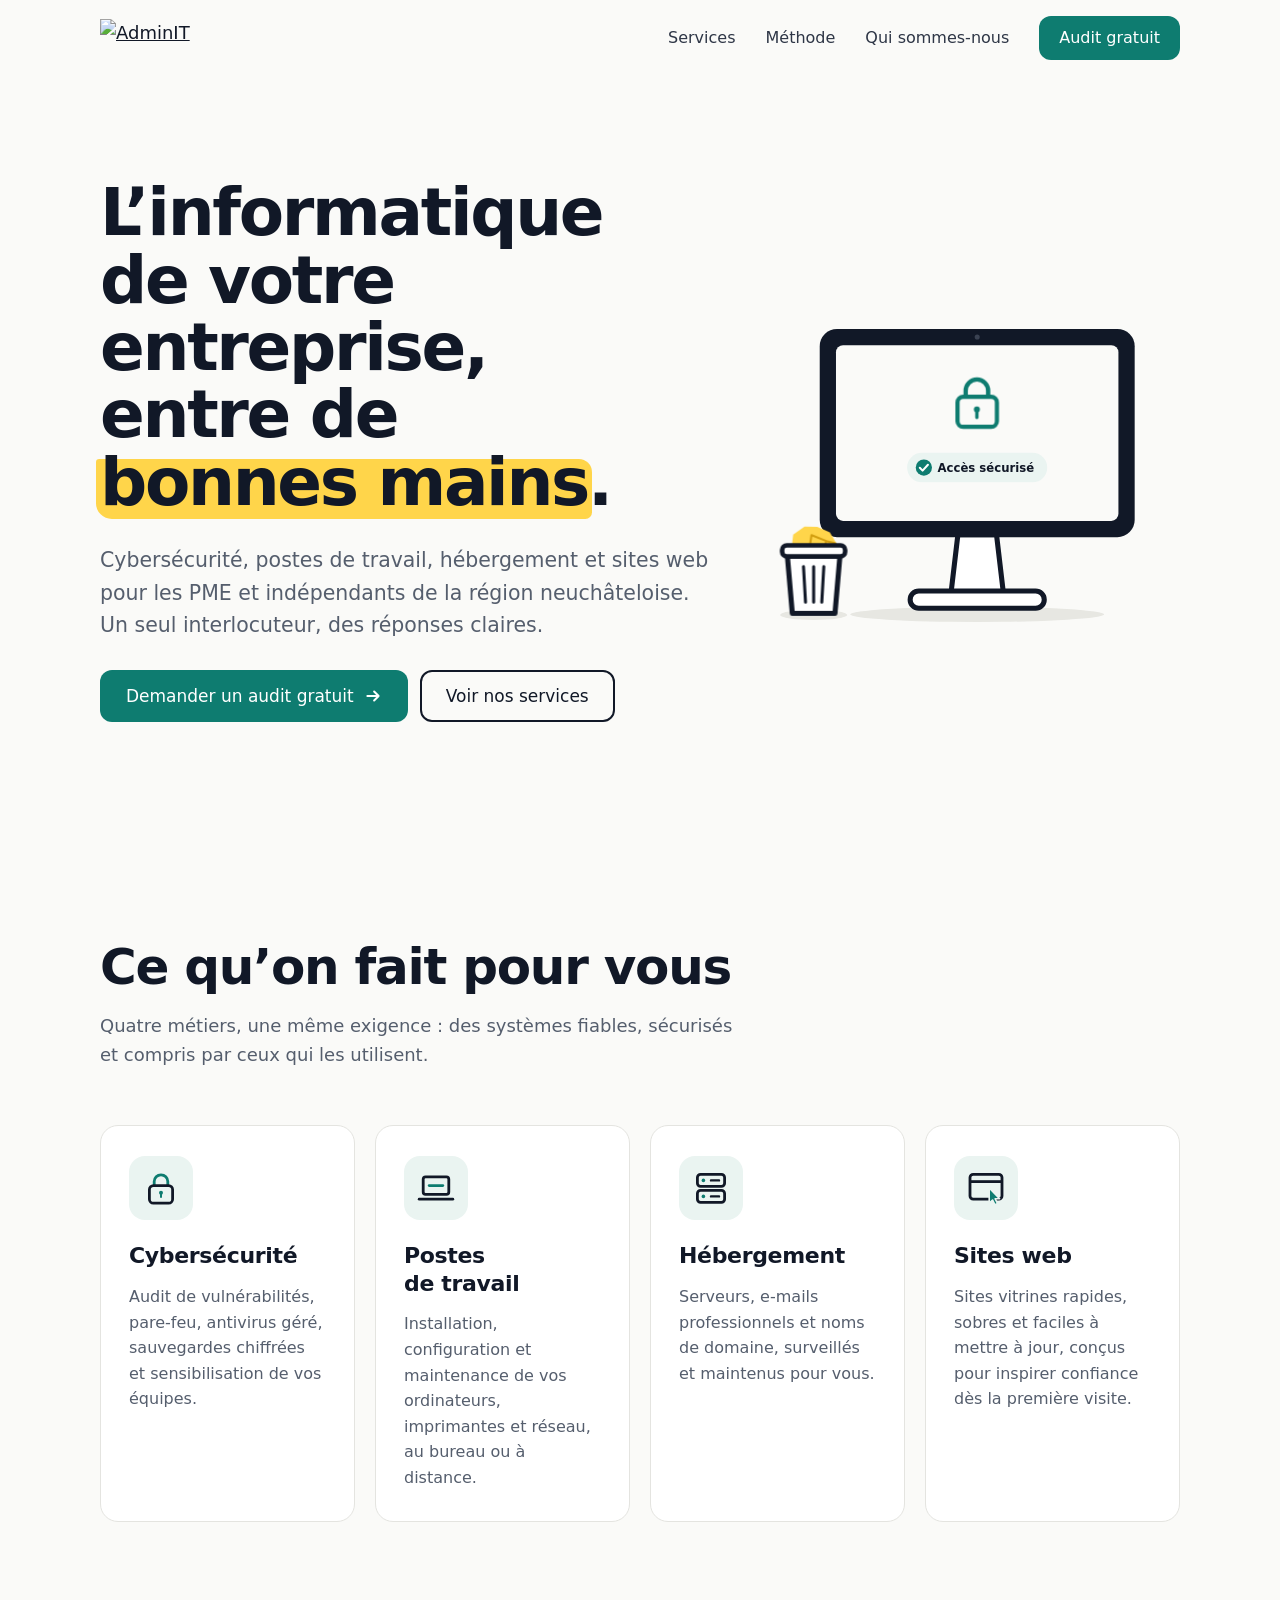
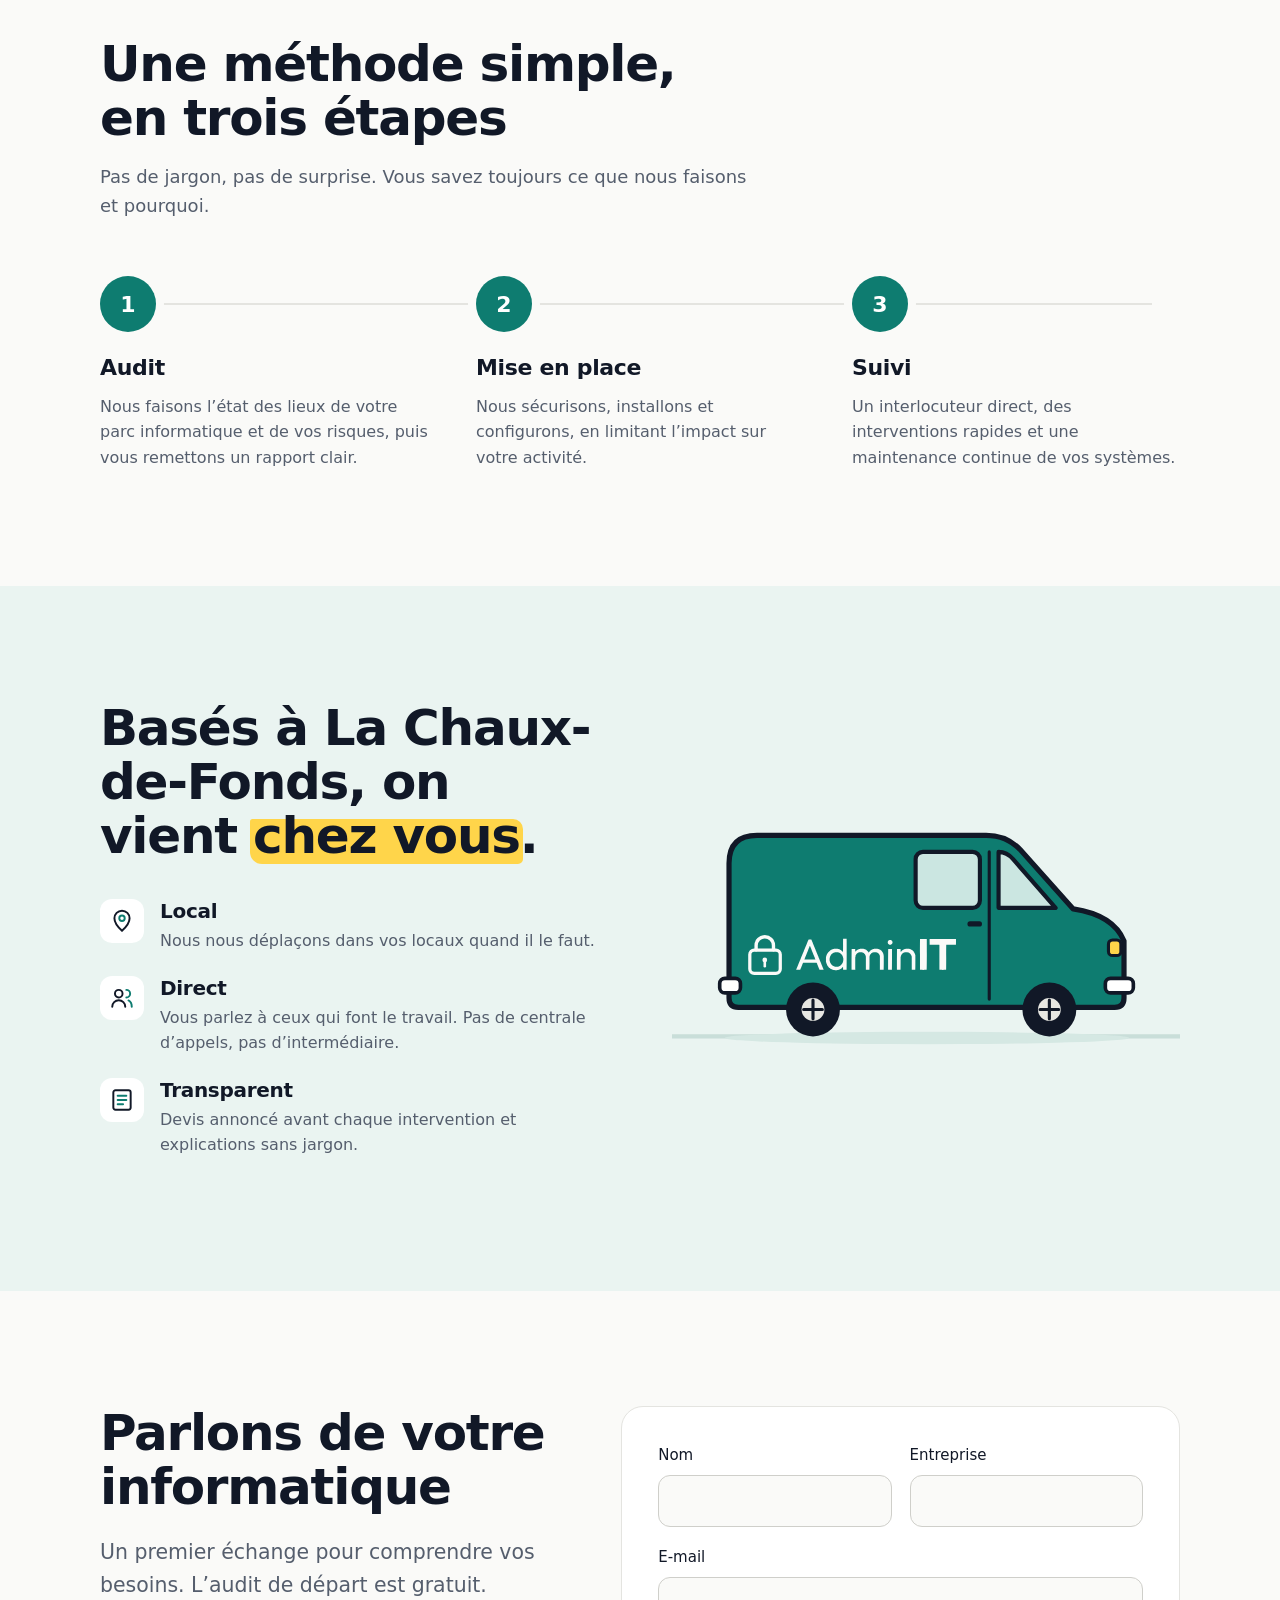
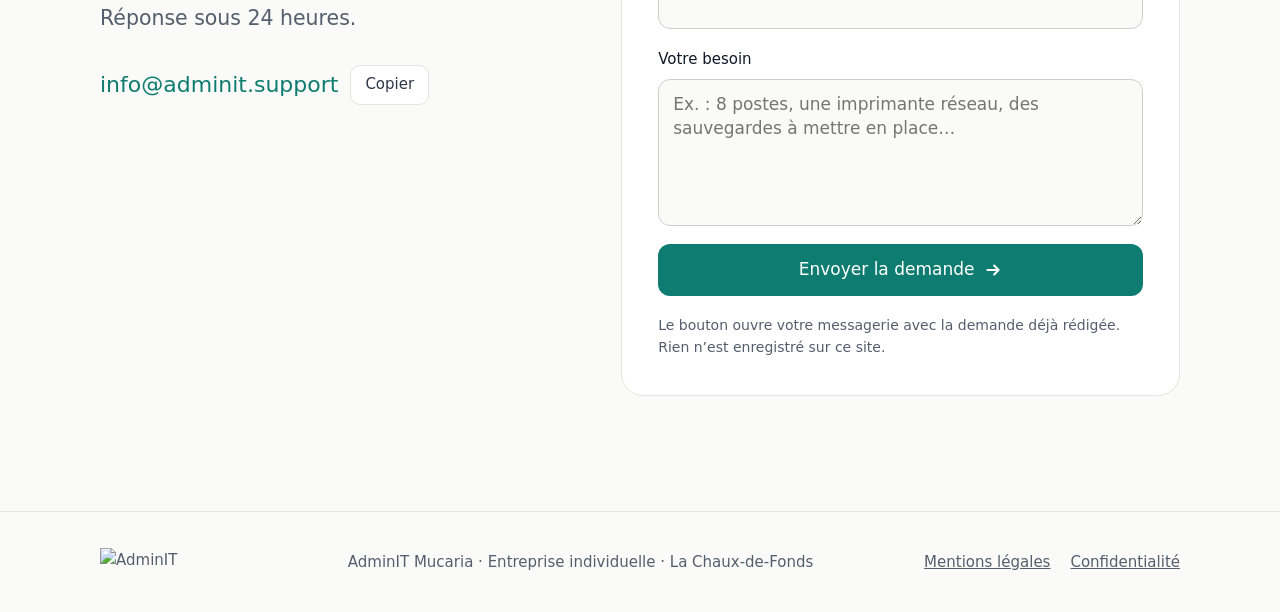
==== index.html @ 10e179e0 "V2" ====
<!doctype html>
<html lang="fr-CH">
<head>
<meta charset="utf-8">
<meta name="viewport" content="width=device-width, initial-scale=1">
<title>AdminIT · Cybersécurité et support informatique · La Chaux-de-Fonds</title>
<meta name="description" content="Cybersécurité, postes de travail, hébergement et sites web pour les PME et indépendants de la région neuchâteloise. Un seul interlocuteur, des réponses claires.">
<meta name="theme-color" content="#FAFAF8">
<link rel="icon" href="assets/favicon.svg" type="image/svg+xml">
<link rel="icon" href="assets/favicon.png" type="image/png" sizes="any">
<link rel="apple-touch-icon" href="assets/apple-touch-icon.png">
<link rel="preload" href="assets/outfit-latin-600-normal.woff2" as="font" type="font/woff2" crossorigin>
<link rel="preload" href="assets/outfit-latin-400-normal.woff2" as="font" type="font/woff2" crossorigin>
<link rel="stylesheet" href="styles.css">
<meta property="og:type" content="website">
<meta property="og:locale" content="fr_CH">
<meta property="og:title" content="AdminIT · Cybersécurité et support informatique">
<meta property="og:description" content="L’informatique de votre entreprise, entre de bonnes mains. Basés à La Chaux-de-Fonds.">
<meta property="og:url" content="https://adminit.support/">
<meta property="og:site_name" content="AdminIT">
<meta property="og:image:width" content="1200">
<meta property="og:image:height" content="630">
<link rel="canonical" href="https://adminit.support/">
<meta property="og:image" content="https://adminit.support/assets/og-image.png">
<meta name="twitter:card" content="summary_large_image">
<script type="application/ld+json">
{
  "@context": "https://schema.org",
  "@type": "ProfessionalService",
  "name": "AdminIT",
  "legalName": "AdminIT Mucaria",
  "description": "Cybersécurité, postes de travail, hébergement et sites web pour les PME et indépendants de la région neuchâteloise.",
  "url": "https://adminit.support/",
  "logo": "https://adminit.support/assets/logo-adminit.png",
  "image": "https://adminit.support/assets/og-image.png",
  "email": "info@adminit.support",
  "address": {
    "@type": "PostalAddress",
    "streetAddress": "Rue de la Reuse 11",
    "postalCode": "2300",
    "addressLocality": "La Chaux-de-Fonds",
    "addressRegion": "NE",
    "addressCountry": "CH"
  },
  "areaServed": "Canton de Neuchâtel"
}
</script>
</head>
<body>
<a class="skip" href="#contenu">Aller au contenu</a>

<header class="top" id="top">
  <div class="wrap">
    <a class="brand" href="#top" aria-label="AdminIT, retour en haut"><img src="assets/logo-mark.svg" alt="AdminIT" width="186" height="38"></a>
    <nav class="nav" aria-label="Navigation principale">
      <a class="lk" href="#services">Services</a>
      <a class="lk" href="#methode">Méthode</a>
      <a class="lk" href="#local">Qui sommes-nous</a>
      <a class="btn btn-p" href="#contact">Audit gratuit</a>
    </nav>
  </div>
</header>

<main id="contenu">

<section class="hero" aria-labelledby="h-hero">
  <div class="wrap">
    <div class="hero-txt">
      <h1 id="h-hero">L’informatique de votre entreprise, entre de <span class="mk">bonnes mains</span>.</h1>
      <p class="lead">Cybersécurité, postes de travail, hébergement et sites web pour les PME et indépendants de la région neuchâteloise. Un seul interlocuteur, des réponses claires.</p>
      <div class="ctas">
        <a class="btn btn-p" href="#contact">Demander un audit gratuit <svg viewBox="0 0 16 16" fill="none" stroke="currentColor" stroke-width="1.8" stroke-linecap="round" stroke-linejoin="round" aria-hidden="true"><path d="M3 8h10M9 4l4 4-4 4"/></svg></a>
        <a class="btn btn-s" href="#services">Voir nos services</a>
      </div>
    </div>
    <div class="hero-ill">
      <svg viewBox="0 30 800 700" role="img" aria-label="Un écran verrouillé par le cadenas AdminIT, et un post-it de mot de passe froissé dans la corbeille">
        <ellipse cx="400" cy="702" rx="250" ry="15" fill="#E7E7E2"/>
        <ellipse cx="78" cy="703" rx="66" ry="10" fill="#E7E7E2"/>
        <path d="M362 545 L348 664 H452 L438 545 Z" fill="#FFFFFF" stroke="#111827" stroke-width="10" stroke-linejoin="round"/>
        <rect x="268" y="656" width="264" height="34" rx="17" fill="#FFFFFF" stroke="#111827" stroke-width="10"/>
        <rect x="90" y="140" width="620" height="410" rx="34" fill="#111827"/>
        <rect x="122" y="172" width="556" height="346" rx="14" fill="#FAFAF8"/>
        <circle cx="400" cy="156" r="5" fill="#3A4252"/>
        <g transform="translate(400 286) scale(.66) translate(-217 -296)">
          <path class="shk" d="M182.5 276 V259 A33.5 33.5 0 0 1 249.5 259 V276" fill="none" stroke="#0E7C70" stroke-width="13" stroke-linecap="round"/>
          <rect x="158.25" y="277.25" width="117.5" height="89.5" rx="17" fill="#FAFAF8" stroke="#0E7C70" stroke-width="12.5"/>
          <circle cx="216" cy="315" r="9" fill="#0E7C70"/><rect x="211" y="315" width="10" height="29" rx="5" fill="#0E7C70"/>
        </g>
        <g class="ok">
          <rect x="262" y="384" width="276" height="58" rx="29" fill="#EAF4F1"/>
          <circle cx="295" cy="413" r="16" fill="#0E7C70"/>
          <path d="M287 413.5 L292.5 419 L303 407.5" fill="none" stroke="#FFFFFF" stroke-width="4" stroke-linecap="round" stroke-linejoin="round"/>
          <text x="322" y="421" font-size="23" font-weight="600" fill="#111827">Accès sécurisé</text>
        </g>
        <g transform="translate(78 572) rotate(-18)">
          <path d="M-42 -12 L-30 -38 L-4 -46 L20 -38 L40 -20 L46 6 L34 32 L8 44 L-18 40 L-38 26 L-46 4 Z" fill="#FFD54A"/>
          <path d="M-30 -10 L-8 -2 L4 -26 M-8 -2 L-12 24 M4 -26 L28 -6 L12 18 M28 -6 L44 4" fill="none" stroke="#D29E10" stroke-width="4" stroke-linecap="round" stroke-linejoin="round"/>
        </g>
        <g transform="translate(78 700)">
          <path d="M-52 -116 H52 L42 0 H-42 Z" fill="#FFFFFF" stroke="#111827" stroke-width="10" stroke-linejoin="round"/>
          <path d="M-20 -92 L-16 -22 M0 -92 V-22 M20 -92 L16 -22" fill="none" stroke="#111827" stroke-width="6" stroke-linecap="round"/>
          <rect x="-62" y="-134" width="124" height="22" rx="9" fill="#FFFFFF" stroke="#111827" stroke-width="9"/>
        </g>
      </svg>
    </div>
  </div>
</section>

<section class="sec" id="services" aria-labelledby="h-services">
  <div class="wrap">
    <div class="sec-head">
      <h2 id="h-services">Ce qu’on fait pour vous</h2>
      <p>Quatre métiers, une même exigence : des systèmes fiables, sécurisés et compris par ceux qui les utilisent.</p>
    </div>
    <div class="cards">
      <article class="card">
        <span class="ic"><svg viewBox="0 0 100 100" aria-hidden="true"><path d="M33 44 V34 A17 17 0 0 1 67 34 V44" fill="none" stroke="#0E7C70" stroke-width="7" stroke-linecap="round"/><rect x="21" y="44" width="58" height="44" rx="10" fill="none" stroke="#111827" stroke-width="7"/><circle cx="50" cy="62" r="5" fill="#0E7C70"/><rect x="47.5" y="62" width="5" height="13" rx="2.5" fill="#0E7C70"/></svg></span>
        <h3>Cybersécurité</h3>
        <p>Audit de vulnérabilités, pare-feu, antivirus géré, sauvegardes chiffrées et sensibilisation de vos équipes.</p>
      </article>
      <article class="card">
        <span class="ic"><svg viewBox="0 0 100 100" aria-hidden="true"><rect x="18" y="22" width="64" height="44" rx="6" fill="none" stroke="#111827" stroke-width="7"/><path d="M8 78 H92" stroke="#111827" stroke-width="7" stroke-linecap="round"/><path d="M33 44 H67" stroke="#0E7C70" stroke-width="7" stroke-linecap="round"/></svg></span>
        <h3>Postes de travail</h3>
        <p>Installation, configuration et maintenance de vos ordinateurs, imprimantes et réseau, au bureau ou à distance.</p>
      </article>
      <article class="card">
        <span class="ic"><svg viewBox="0 0 100 100" aria-hidden="true"><rect x="16" y="16" width="68" height="30" rx="8" fill="none" stroke="#111827" stroke-width="7"/><rect x="16" y="56" width="68" height="30" rx="8" fill="none" stroke="#111827" stroke-width="7"/><circle cx="31" cy="31" r="4.5" fill="#0E7C70"/><circle cx="31" cy="71" r="4.5" fill="#0E7C70"/><path d="M50 31 H70 M50 71 H70" stroke="#111827" stroke-width="6" stroke-linecap="round"/></svg></span>
        <h3>Hébergement</h3>
        <p>Serveurs, e-mails professionnels et noms de domaine, surveillés et maintenus pour vous.</p>
      </article>
      <article class="card">
        <span class="ic"><svg viewBox="0 0 100 100" aria-hidden="true"><rect x="10" y="16" width="80" height="62" rx="8" fill="none" stroke="#111827" stroke-width="7"/><path d="M10 34 H90" stroke="#111827" stroke-width="7"/><path d="M58 50 L58 88 L66.5 80 L72.5 92 L79 89 L73 77 L84 77 Z" fill="#0E7C70" stroke="#EAF4F1" stroke-width="4" stroke-linejoin="round"/></svg></span>
        <h3>Sites web</h3>
        <p>Sites vitrines rapides, sobres et faciles à mettre à jour, conçus pour inspirer confiance dès la première visite.</p>
      </article>
    </div>
  </div>
</section>

<section class="sec" id="methode" aria-labelledby="h-methode" style="padding-top:0">
  <div class="wrap">
    <div class="sec-head">
      <h2 id="h-methode">Une méthode simple, en trois étapes</h2>
      <p>Pas de jargon, pas de surprise. Vous savez toujours ce que nous faisons et pourquoi.</p>
    </div>
    <ol class="steps">
      <li class="step"><span class="n" aria-hidden="true">1</span><h3>Audit</h3><p>Nous faisons l’état des lieux de votre parc informatique et de vos risques, puis vous remettons un rapport clair.</p></li>
      <li class="step"><span class="n" aria-hidden="true">2</span><h3>Mise en place</h3><p>Nous sécurisons, installons et configurons, en limitant l’impact sur votre activité.</p></li>
      <li class="step"><span class="n" aria-hidden="true">3</span><h3>Suivi</h3><p>Un interlocuteur direct, des interventions rapides et une maintenance continue de vos systèmes.</p></li>
    </ol>
  </div>
</section>

<section class="sec local" id="local" aria-labelledby="h-local">
  <div class="wrap">
    <div>
      <h2 id="h-local">Basés à La Chaux-de-Fonds, on vient <span class="mk">chez vous</span>.</h2>
      <ul class="vals">
        <li><span class="vi"><svg viewBox="0 0 24 24" fill="none" aria-hidden="true"><path d="M12 21s-7-6.2-7-11.5A7 7 0 0 1 19 9.5C19 14.8 12 21 12 21Z" stroke="#111827" stroke-width="1.8"/><circle cx="12" cy="9.5" r="2.5" stroke="#0E7C70" stroke-width="1.8"/></svg></span><div><h3>Local</h3><p>Nous nous déplaçons dans vos locaux quand il le faut.</p></div></li>
        <li><span class="vi"><svg viewBox="0 0 24 24" fill="none" aria-hidden="true"><circle cx="9" cy="8" r="3.5" stroke="#111827" stroke-width="1.8"/><path d="M3 20c0-3.3 2.7-6 6-6s6 2.7 6 6" stroke="#111827" stroke-width="1.8" stroke-linecap="round"/><path d="M16 4.5a3.5 3.5 0 0 1 0 7M18 14.3c1.8.9 3 2.9 3 5.7" stroke="#0E7C70" stroke-width="1.8" stroke-linecap="round"/></svg></span><div><h3>Direct</h3><p>Vous parlez à ceux qui font le travail. Pas de centrale d’appels, pas d’intermédiaire.</p></div></li>
        <li><span class="vi"><svg viewBox="0 0 24 24" fill="none" aria-hidden="true"><rect x="4" y="3" width="16" height="18" rx="2" stroke="#111827" stroke-width="1.8"/><path d="M8 8h8M8 12h8M8 16h5" stroke="#0E7C70" stroke-width="1.8" stroke-linecap="round"/></svg></span><div><h3>Transparent</h3><p>Devis annoncé avant chaque intervention et explications sans jargon.</p></div></li>
      </ul>
    </div>
    <div class="van">
      <svg viewBox="-40 80 980 430" role="img" aria-label="La camionnette AdminIT">
        <line x1="-40" y1="484" x2="940" y2="484" stroke="#C9DED9" stroke-width="8" stroke-linecap="round"/>
        <ellipse cx="452" cy="487" rx="390" ry="12" fill="#D5E8E3"/>
        <path d="M70 410 V150 Q70 96 124 96 H566 Q606 96 632 124 L734 238 Q812 250 832 300 V410 Q832 428 814 428 H88 Q70 428 70 410 Z" fill="#0E7C70" stroke="#111827" stroke-width="10" stroke-linejoin="round"/>
        <path d="M590 128 Q606 128 618 142 L700 236 H590 Z" fill="#CBE6E1" stroke="#111827" stroke-width="8" stroke-linejoin="round"/>
        <rect x="430" y="128" width="124" height="108" rx="14" fill="#CBE6E1" stroke="#111827" stroke-width="8"/>
        <path d="M572 128 V412" stroke="#111827" stroke-width="6" stroke-linecap="round"/>
        <rect x="530" y="262" width="28" height="10" rx="5" fill="#111827"/>
        <rect x="802" y="298" width="24" height="30" rx="8" fill="#FFD54A" stroke="#111827" stroke-width="6"/>
        <rect x="796" y="372" width="54" height="28" rx="10" fill="#FFFFFF" stroke="#111827" stroke-width="7"/>
        <rect x="52" y="372" width="40" height="28" rx="10" fill="#FFFFFF" stroke="#111827" stroke-width="7"/>
        <g transform="translate(104 286) scale(.5) translate(-146 -214)"><path d="M182.5 276 V259 A33.5 33.5 0 0 1 249.5 259 V276" fill="none" stroke="#FAFAF8" stroke-width="13" stroke-linecap="round"/><rect x="158.2" y="277.2" width="117.5" height="89.5" rx="17" fill="none" stroke="#FAFAF8" stroke-width="12.5"/><circle cx="216" cy="315" r="9" fill="#FAFAF8"/><rect x="211" y="315" width="10" height="29" rx="5" fill="#FAFAF8"/><g fill="#FAFAF8" fill-rule="evenodd"><path d="M337.2 352.8C337.1 352.7 337 352.3 337 352C337 351.5 337.1 351.3 337.5 351C337.9 350.7 338 350.5 338 350C338 349.5 338.1 349.3 338.5 349C339 348.7 339 348.6 339 347.6C339 346.5 339 346.5 339.7 345.9C339.9 345.7 340 345.4 340 345C340 344.5 340.1 344.3 340.5 344C341 343.7 341 343.6 341 342.6C341 341.7 341.1 341.6 341.5 341.2C341.9 340.8 342 340.6 342 340C342 339.5 342.1 339.3 342.5 339C342.9 338.7 343 338.5 343 338C343 337.5 343.1 337.3 343.5 337C344 336.7 344 336.6 344 335.5C344 334.4 344 334.3 344.5 334C344.9 333.7 345 333.5 345 333C345 332.5 345.1 332.3 345.5 332C346 331.7 346 331.6 346 330.6C346 329.8 346.1 329.4 346.3 329.3C346.9 328.7 347 328.6 347 328C347 327.5 347.1 327.3 347.5 327C348 326.7 348 326.6 348 325.6C348 324.8 348.1 324.6 348.5 324.1C348.9 323.8 349 323.5 349 323C349 322.5 349.1 322.3 349.5 322C349.9 321.7 350 321.5 350 321C350 320.5 350.1 320.3 350.5 320C351 319.7 351 319.6 351 318.5C351 317.4 351 317.3 351.5 317C351.9 316.7 352 316.5 352 316C352 315.5 352.1 315.3 352.5 315C353 314.7 353 314.6 353 313.6C353 312.5 353 312.5 353.7 311.9C353.9 311.7 354 311.4 354 311C354 310.5 354.1 310.3 354.5 310C355 309.7 355 309.6 355 308.6C355 307.8 355.1 307.6 355.5 307.1C355.9 306.8 356 306.5 356 306C356 305.5 356.1 305.3 356.5 305C356.9 304.7 357 304.5 357 304C357 303.5 357.1 303.3 357.5 303C358 302.7 358 302.6 358 301.5C358 300.4 358 300.3 358.5 300C358.9 299.7 359 299.5 359 299C359 298.5 359.1 298.3 359.5 298C360 297.7 360 297.6 360 296.5C360 295.4 360 295.3 360.5 295C360.9 294.7 361 294.5 361 294C361 293.5 361.1 293.3 361.5 293C362 292.7 362 292.6 362 291.6C362 290.5 362 290.5 362.7 289.9C362.9 289.7 363 289.4 363 289C363 288.5 363.1 288.3 363.5 288C364 287.7 364 287.6 364 286.6C364 285.7 364.1 285.6 364.5 285.2C364.9 284.8 365 284.6 365 284.1C365 283.5 365.1 283.3 365.5 283C365.9 282.7 366 282.5 366 282C366 281.5 366.1 281.3 366.5 281C367 280.7 367 280.6 367 279.5C367 278.4 367 278.3 367.5 278C367.9 277.7 368 277.5 368 277C368 276.5 368.1 276.3 368.5 276C369 275.7 369 275.6 369 274.6C369 273.5 369 273.5 369.7 272.9C369.9 272.7 370 272.4 370 272C370 271.5 370.1 271.3 370.5 271C371 270.7 371 270.6 371 269.6C371 268.7 371.1 268.6 371.5 268.2C371.9 267.8 372 267.6 372 267C372 266.5 372.1 266.3 372.5 266C372.9 265.7 373 265.5 373 265C373 264.5 373.1 264.3 373.5 264C374 263.7 374 263.6 374 262.5C374 261.4 374 261.3 374.5 261C374.9 260.7 375 260.5 375 260C375 259.5 375.1 259.3 375.5 259C376 258.7 376 258.6 376 257.6C376 256.5 376 256.5 376.7 255.9C376.9 255.7 377 255.4 377 255C377 254.5 377.1 254.3 377.5 254C378 253.7 378 253.6 378 252.7C378 251.8 378.1 251.6 378.5 251.1C378.9 250.8 379 250.5 379 250C379 249.5 379.1 249.3 379.5 249C379.9 248.7 380 248.5 380 248C380 247.5 380.1 247.3 380.5 247C381 246.7 381 246.6 381 245.5C381 244.4 381 244.3 381.5 244C381.9 243.7 382 243.5 382 243C382 242.5 382.1 242.3 382.5 242C383 241.7 383 241.6 383 240.6C383 239.5 383 239.5 383.7 238.9C383.9 238.8 384 238.4 384 238.1C384 237.6 384.1 237.3 384.7 236.7L385.5 236L390.5 236C394.2 236 395.6 236.1 395.8 236.2C395.9 236.3 396 236.7 396 237C396 237.5 396.1 237.7 396.5 238C397 238.3 397 238.4 397 239.5C397 240.6 397 240.7 397.5 241C397.9 241.3 398 241.5 398 242C398 242.5 398.1 242.7 398.5 243C399 243.3 399 243.4 399 244.5C399 245.6 399 245.7 399.5 246C399.9 246.3 400 246.5 400 247C400 247.5 400.1 247.7 400.5 248C400.9 248.3 401 248.5 401 249C401 249.6 401.1 249.8 401.5 250.2C401.9 250.6 402 250.7 402 251.6C402 252.6 402 252.7 402.5 253C402.9 253.3 403 253.5 403 254C403 254.5 403.1 254.8 403.5 255.1C403.9 255.5 404 255.7 404 256.6C404 257.6 404 257.7 404.5 258C404.9 258.3 405 258.5 405 259C405 259.6 405.1 259.7 405.7 260.3C405.9 260.4 406 260.8 406 261.6C406 262.6 406 262.7 406.5 263C406.9 263.3 407 263.5 407 264C407 264.5 407.1 264.7 407.5 265C408 265.3 408 265.4 408 266.5C408 267.6 408 267.7 408.5 268C408.9 268.3 409 268.5 409 269C409 269.5 409.1 269.7 409.5 270C410 270.3 410 270.4 410 271.5C410 272.6 410 272.7 410.5 273C410.9 273.3 411 273.5 411 274C411 274.5 411.1 274.7 411.5 275C411.9 275.3 412 275.5 412 276C412 276.5 412.1 276.8 412.5 277.1C412.9 277.6 413 277.8 413 278.6C413 279.6 413 279.7 413.5 280C413.9 280.3 414 280.5 414 281C414 281.6 414.1 281.7 414.7 282.3C414.9 282.4 415 282.8 415 283.6C415 284.6 415 284.7 415.5 285C415.9 285.3 416 285.5 416 286C416 286.5 416.1 286.7 416.5 287.1C417 287.5 417 287.6 417 288.6C417 289.6 417 289.7 417.5 290C417.9 290.3 418 290.5 418 291C418 291.5 418.1 291.7 418.5 292C419 292.3 419 292.4 419 293.5C419 294.6 419 294.7 419.5 295C419.9 295.3 420 295.5 420 296C420 296.5 420.1 296.7 420.5 297C421 297.3 421 297.4 421 298.5C421 299.6 421 299.7 421.5 300C421.9 300.3 422 300.5 422 301C422 301.5 422.1 301.7 422.5 302C422.9 302.3 423 302.5 423 303C423 303.5 423.1 303.8 423.5 304.1C423.9 304.5 424 304.6 424 305.6C424 306.6 424 306.7 424.5 307C424.9 307.3 425 307.5 425 308C425 308.6 425.1 308.7 425.7 309.3C425.9 309.4 426 309.8 426 310.6C426 311.6 426 311.7 426.5 312C426.9 312.3 427 312.5 427 313C427 313.5 427.1 313.7 427.5 314C428 314.3 428 314.4 428 315.5C428 316.6 428 316.7 428.5 317C428.9 317.3 429 317.5 429 318C429 318.5 429.1 318.7 429.5 319C430 319.3 430 319.4 430 320.5C430 321.6 430 321.7 430.5 322C430.9 322.3 431 322.5 431 323C431 323.5 431.1 323.7 431.5 324C431.9 324.3 432 324.5 432 325C432 325.6 432.1 325.8 432.5 326.2C432.9 326.6 433 326.7 433 327.6C433 328.6 433 328.7 433.5 329C433.9 329.3 434 329.5 434 330C434 330.6 434.1 330.7 434.7 331.3C434.9 331.4 435 331.8 435 332.6C435 333.6 435 333.7 435.5 334C435.9 334.3 436 334.5 436 335C436 335.6 436.1 335.7 436.7 336.3C436.9 336.4 437 336.8 437 337.6C437 338.6 437 338.7 437.5 339C437.9 339.3 438 339.5 438 340C438 340.5 438.1 340.7 438.5 341C439 341.3 439 341.4 439 342.5C439 343.6 439 343.7 439.5 344C439.9 344.3 440 344.5 440 345C440 345.5 440.1 345.7 440.5 346C441 346.3 441 346.4 441 347.5C441 348.6 441 348.7 441.5 349C441.9 349.3 442 349.5 442 350C442 350.5 442.1 350.7 442.5 351C442.9 351.3 443 351.5 443 352C443 352.3 442.9 352.7 442.8 352.8C442.6 352.9 440.7 353 435 353L427.3 353L427.1 352.5C426.9 352.3 426.6 351.9 426.4 351.8C426.1 351.5 426 351.3 426 350.4C426 349.4 426 349.3 425.5 349C425.1 348.7 425 348.5 425 348C425 347.5 424.9 347.2 424.5 346.9C424.1 346.4 424 346.2 424 345.4C424 344.4 424 344.3 423.5 344C423.1 343.7 423 343.5 423 343C423 342.4 422.9 342.2 422.5 341.8C422.1 341.4 422 341.3 422 340.4C422 339.4 422 339.3 421.5 339C421.1 338.7 421 338.5 421 338C421 337.4 420.9 337.2 420.5 336.8C420.1 336.4 420 336.3 420 335.4C420 334.4 420 334.3 419.5 334C419.1 333.7 419 333.5 419 332.9C419 332.4 418.9 332.2 418.5 331.8C418.1 331.4 418 331.3 418 330.4C418 329.4 418 329.3 417.5 329C417.1 328.7 417 328.5 417 328.1C417 327.6 416.9 327.3 416.3 326.7L415.5 326L389.9 326C367.7 326 364.3 326 364.1 326.2C363.7 326.7 363.5 326.9 363.3 327.1C363.1 327.2 363 327.6 363 327.9C363 328.4 362.9 328.6 362.3 329.1C362.1 329.3 362 329.6 362 330C362 330.5 361.9 330.7 361.5 331C361 331.3 361 331.4 361 332.4C361 333.5 361 333.5 360.3 334.1C360.1 334.3 360 334.6 360 335C360 335.5 359.9 335.7 359.5 336C359 336.3 359 336.4 359 337.4C359 338.5 359 338.5 358.3 339.1C358.1 339.3 358 339.6 358 340C358 340.5 357.9 340.7 357.5 341C357 341.3 357 341.4 357 342.4C357 343.2 356.9 343.4 356.5 343.9C356.1 344.2 356 344.5 356 345C356 345.5 355.9 345.7 355.5 346C355 346.3 355 346.4 355 347.4C355 348.4 354.9 348.5 354.5 348.9C354.1 349.2 354 349.5 354 350C354 350.5 353.9 350.7 353.5 351C353.1 351.3 353 351.5 353 352C353 352.3 352.9 352.7 352.8 352.8C352.5 353.1 337.5 353.1 337.2 352.8ZM410.8 312.9C410.9 312.9 411 312.5 411 312.1C411 311.5 410.9 311.3 410.5 311C410.1 310.7 410 310.5 410 310C410 309.5 409.9 309.3 409.5 309C409 308.7 409 308.6 409 307.5C409 306.4 409 306.3 408.5 306C408.1 305.7 408 305.5 408 305C408 304.5 407.9 304.3 407.5 304C407 303.7 407 303.6 407 302.5C407 301.4 407 301.3 406.5 301C406.1 300.7 406 300.5 406 300C406 299.5 405.9 299.3 405.5 299C405 298.7 405 298.6 405 297.5C405 296.4 405 296.3 404.5 296C404.1 295.7 404 295.5 404 295C404 294.5 403.9 294.3 403.5 293.9C403 293.5 403 293.4 403 292.4C403 291.4 403 291.3 402.5 291C402.1 290.7 402 290.5 402 290C402 289.6 401.9 289.3 401.7 289.1C401 288.5 401 288.5 401 287.4C401 286.4 401 286.3 400.5 286C400.1 285.7 400 285.5 400 285C400 284.6 399.9 284.3 399.7 284.1C399 283.5 399 283.5 399 282.4C399 281.4 399 281.3 398.5 281C398.1 280.7 398 280.5 398 280C398 279.6 397.9 279.3 397.7 279.1C397 278.5 397 278.5 397 277.4C397 276.4 397 276.3 396.5 276C396.1 275.7 396 275.5 396 275C396 274.6 395.9 274.3 395.7 274.1C395 273.5 395 273.5 395 272.4C395 271.4 395 271.3 394.5 271C394.1 270.7 394 270.5 394 270C394 269.6 393.9 269.3 393.7 269.1C393 268.5 393 268.5 393 267.4C393 266.4 393 266.3 392.5 266C392.1 265.7 392 265.5 392 265C392 264.5 391.9 264.2 391.5 263.9C391.1 263.5 391 263.4 391 262.4C391 261.2 390.8 261 390 261C389.1 261 389 261.2 389 262.5C389 263.6 389 263.7 388.5 264C388.1 264.3 388 264.5 388 265C388 265.5 387.9 265.7 387.5 266C387 266.3 387 266.4 387 267.5C387 268.6 387 268.7 386.5 269C386.1 269.3 386 269.5 386 270C386 270.5 385.9 270.7 385.5 271C385 271.3 385 271.4 385 272.5C385 273.6 385 273.7 384.5 274C384.1 274.3 384 274.5 384 275C384 275.5 383.9 275.7 383.5 276C383 276.3 383 276.4 383 277.5C383 278.6 383 278.7 382.5 279C382.1 279.3 382 279.5 382 280C382 280.5 381.9 280.7 381.5 281C381 281.3 381 281.4 381 282.5C381 283.6 381 283.7 380.5 284C380.1 284.3 380 284.5 380 285C380 285.5 379.9 285.7 379.5 286C379 286.3 379 286.4 379 287.5C379 288.6 379 288.7 378.5 289C378.1 289.3 378 289.5 378 290C378 290.5 377.9 290.7 377.5 291C377 291.3 377 291.4 377 292.5C377 293.6 377 293.7 376.5 294C376.1 294.3 376 294.5 376 295C376 295.5 375.9 295.7 375.5 296C375 296.3 375 296.4 375 297.4C375 298.2 374.9 298.6 374.7 298.7C374.1 299.3 374 299.4 374 300C374 300.5 373.9 300.7 373.5 301C373 301.3 373 301.4 373 302.4C373 303.5 373 303.5 372.3 304.1C372.1 304.3 372 304.6 372 305C372 305.5 371.9 305.7 371.5 306C371 306.3 371 306.4 371 307.4C371 308.2 370.9 308.6 370.7 308.7C370.1 309.3 370 309.4 370 310C370 310.5 369.9 310.7 369.5 311C369.1 311.3 369 311.5 369 312.1C369 312.7 369.1 312.9 369.3 313C369.7 313.1 410.4 313.1 410.8 312.9Z"/><path d="M486.1 354.5L485.6 354L483.1 354L480.6 354L480.1 353.5C479.7 353 479.6 353 478.5 353C477.4 353 477.3 353 477 352.5C476.7 352.1 476.5 352 476 352C475.5 352 475.3 351.9 475 351.5C474.7 351.1 474.5 351 474 351C473.5 351 473.3 350.9 473 350.5C472.7 350.1 472.5 350 472 350C471.5 350 471.3 349.9 471 349.5C470.7 349.1 470.5 349 470.1 349C469.5 349 469.3 348.8 468 347.5C466.8 346.2 466.5 346 466 346C465.5 346 465.2 345.7 463.2 343.7C461.4 341.9 461 341.4 461 341C461 340.6 460.7 340.2 459.5 339C458.2 337.7 458 337.4 458 336.9C458 336.5 457.9 336.3 457.5 336C457.1 335.7 457 335.5 457 335C457 334.5 456.9 334.3 456.5 334C456.1 333.7 456 333.5 456 333C456 332.5 455.9 332.3 455.5 332C455.1 331.7 455 331.5 455 331C455 330.5 454.9 330.3 454.5 330C454 329.7 454 329.6 454 328.5C454 327.4 454 327.3 453.5 327C453 326.6 453 326.6 453 325C453 323.4 453 323.4 452.5 323L452 322.6L452 313.1C452 302.9 452 303.5 452.7 302.9C452.9 302.7 453 302.3 453 301.1C453 299.5 453 299.5 453.7 298.9C453.9 298.7 454 298.4 454 297.6C454 296.7 454.1 296.6 454.5 296.2C454.9 295.8 455 295.6 455 295.1C455 294.5 455.1 294.3 455.5 294C455.9 293.7 456 293.5 456 293C456 292.5 456.1 292.3 456.5 292C456.9 291.7 457 291.5 457 291.2C457 290.7 457.4 290.1 458.5 289.1C458.8 288.7 459 288.4 459 288C459 287.6 459.5 287 463.4 283.2C465.8 280.8 467.9 278.6 468.2 278.4C468.4 278.1 468.8 278 469.1 278C469.5 278 469.7 277.9 470 277.5C470.3 277.1 470.5 277 471 277C471.4 277 471.7 276.9 472.1 276.5C473.4 275.1 473.6 275 474.7 275C475.6 275 475.7 275 476 274.5C476.3 274.1 476.5 274 477 274C477.6 274 477.7 273.9 478.3 273.3C478.5 273.1 478.9 273 480.1 273C481.7 273 481.7 273 482.3 272.3C482.5 272 483.5 272 490.1 272L497.6 272L498 272.5C498.4 273 498.4 273 500 273C501.6 273 501.6 273 502 273.5C502.3 274 502.4 274 503.4 274C504.4 274 504.5 274.1 504.9 274.5C505.2 274.9 505.5 275 505.9 275C506.2 275 506.6 275.1 506.7 275.3C506.8 275.4 507 275.6 507.1 275.7C507.3 275.8 507.6 276.2 507.9 276.5C508.3 276.9 508.6 277 509 277C509.5 277 509.7 277.2 510.5 278C511.2 278.8 511.6 279 511.9 279C512.2 279 512.5 279.2 512.8 279.5C513 279.8 513.3 280 513.4 280C513.5 280 514.1 280.5 515.3 281.9C515.4 282 515.6 282.2 515.7 282.3C515.9 282.4 516 282.8 516 283.1C516 283.4 516.1 283.7 516.2 283.8C516.5 284.1 517.5 284.1 517.8 283.8C518 283.6 518 277.8 518 258.5C518 239.2 518 233.3 518.2 233.2C518.5 232.9 531.5 232.9 531.8 233.2C532.1 233.5 532.1 352.5 531.8 352.8C531.5 353.1 518.5 353.1 518.2 352.8C518.1 352.6 518 350.8 518 347.3L517.9 342.1L517.5 342C517.3 342 517.1 342.1 517 342.3C516.8 342.7 512 347.5 510.9 348.5C510.5 348.8 510.1 349 509.8 349C509.5 349 509.3 349.1 509 349.5C508.7 349.9 508.5 350 508 350C507.5 350 507.3 350.1 507 350.5C506.7 350.9 506.5 351 506 351C505.5 351 505.3 351.1 505 351.5C504.7 351.9 504.5 352 504 352C503.5 352 503.3 352.1 503 352.5C502.7 353 502.6 353 501.5 353C500.4 353 500.3 353 500 353.5L499.6 354L497.5 354L495.4 354L494.9 354.5L494.3 355L490.4 355L486.5 355L486.1 354.5ZM500 340.5C500.3 340 500.4 340 501.5 340C502.6 340 502.7 340 503 339.5C503.3 339.1 503.5 339 504 339C504.5 339 504.7 338.9 505 338.5C505.3 338.1 505.5 338 505.9 338C506.6 338 506.5 338 510.8 333.8C513.9 330.6 514 330.5 514 330.1C514 329.7 514.4 329.2 515.5 328.1C515.9 327.7 516 327.4 516 327C516 326.5 516.1 326.3 516.5 326C517 325.7 517 325.6 517 324.5C517 323.4 517 323.3 517.5 323L518 322.6L518 320.6C518 318.9 518 318.5 518.3 318.3C519 317.6 519 317.9 519 313L519 308.4L518.5 308C518 307.6 518 307.6 518 306C518 304.4 518 304.4 517.5 303.9C517.1 303.4 517 303.2 517 302.4C517 301.4 517 301.3 516.5 301C516.1 300.7 516 300.5 516 300C516 299.6 515.9 299.3 515.7 299.1C515.1 298.6 515 298.4 515 297.9C515 297.5 514.9 297.3 514.5 297C514.1 296.7 514 296.5 514 296.1C514 295.6 513.7 295.2 511.2 292.8C509.2 290.7 508.4 290 508.1 290C507.7 290 507.1 289.6 506.1 288.5C505.7 288.1 505.4 288 505 288C504.5 288 504.3 287.9 504 287.5C503.7 287.1 503.5 287 503 287C502.5 287 502.3 286.9 502 286.5C501.6 286 501.6 286 500 286C498.4 286 498.4 286 498 285.5L497.6 285L493 285L488.3 285L487.9 285.5C487.5 286 487.4 286 485.9 286C484.4 286 484.4 286 484 286.5C483.7 287 483.6 287 482.5 287C481.4 287 481.3 287 481 287.5C480.7 287.9 480.5 288 480 288C479.5 288 479.3 288.1 478.5 289C477.7 289.8 477.5 290 477 290C476.6 290 476.2 290.3 474.2 292.2C472.3 294.2 472 294.6 472 295C472 295.5 471.8 295.7 471 296.5C470.1 297.3 470 297.5 470 298C470 298.5 469.9 298.7 469.5 299C469.1 299.3 469 299.5 469 300C469 300.5 468.9 300.7 468.5 301C468 301.3 468 301.4 468 302.5C468 303.6 468 303.7 467.5 304L467 304.4L467 306.4C467 308.1 466.9 308.5 466.7 308.7C466 309.4 466 309.1 466 313.5L466 317.6L466.5 318C467 318.4 467 318.4 467 320C467 321.7 467 321.7 467.5 322.2C467.9 322.6 468 322.7 468 323.6C468 324.4 468.1 324.7 468.3 324.9C468.9 325.4 469 325.6 469 326.1C469 326.4 469.1 326.8 469.5 327.1C469.8 327.5 470 327.8 470 328.1C470 328.5 470.1 328.7 470.5 329C470.9 329.3 471 329.5 471 329.9C471 330.5 471.3 330.8 474.2 333.8C477.2 336.7 477.5 337 478.1 337C478.5 337 478.7 337.1 479 337.5C479.3 337.9 479.5 338 479.9 338C480.2 338 480.5 338.2 480.9 338.5C481.2 338.9 481.5 339 482 339C482.5 339 482.7 339.1 483 339.5C483.3 340 483.4 340 484.5 340C485.6 340 485.7 340 486 340.5L486.4 341L493 341L499.6 341L500 340.5Z"/><path d="M551.2 352.8C550.9 352.5 550.9 273.5 551.2 273.2C551.5 272.9 564.5 272.9 564.8 273.2C564.9 273.3 565 274.5 565 277.4C565 279.7 565 281.6 565.1 281.7C565.2 281.9 565.4 282 565.9 282C566.5 282 566.6 281.9 568.5 280C570.2 278.3 570.5 278 571 278C571.5 278 571.7 277.8 572.5 277C573.3 276.1 573.5 276 574 276C574.5 276 574.7 275.9 575 275.5C575.3 275.1 575.5 275 576 275C576.5 275 576.7 274.9 577 274.5C577.3 274.1 577.5 274 578 274C578.5 274 578.7 273.9 579 273.5C579.4 273 579.4 273 581 273C582.6 273 582.6 273 583 272.5L583.4 272L590.4 272C597.9 272 597.5 272 598.1 272.7C598.3 272.9 598.7 273 599.5 273C600.6 273 600.7 273 601 273.5C601.3 274 601.4 274 602.5 274C603.6 274 603.7 274 604 274.5C604.3 274.9 604.5 275 605 275C605.5 275 605.7 275.1 606 275.5C606.3 275.9 606.5 276 606.8 276C607.4 276 607.5 276.1 611.7 280.3C615.9 284.4 616 284.6 616 285.1C616 285.8 616.3 286 617 286C617.8 286 618 285.8 618 285C618 284.5 618.3 284.2 621.3 281.2C623.1 279.4 624.7 277.8 624.9 277.7C625 277.6 625.2 277.4 625.3 277.3C625.4 277.1 625.8 277 626.1 277C626.5 277 626.7 276.9 627 276.5C627.3 276.1 627.5 276 628 276C628.5 276 628.7 275.9 629 275.5C629.3 275.1 629.5 275 630 275C630.5 275 630.7 274.9 631 274.5C631.3 274.1 631.5 274 632 274C632.5 274 632.7 273.9 633 273.5C633.4 273 633.4 273 635 273C636.6 273 636.6 273 637 272.5L637.4 272L644.5 272L651.6 272L652 272.5C652.4 273 652.4 273 653.9 273C655.4 273 655.5 273 655.9 273.5C656.2 273.9 656.5 274 657 274C657.5 274 657.7 274.1 658 274.5C658.3 274.9 658.5 275 659 275C659.5 275 659.7 275.1 660 275.5C660.3 275.9 660.5 276 661 276C661.5 276 661.7 276.1 662.5 277C663.3 277.8 663.5 278 664 278C664.4 278 664.8 278.3 666.7 280.3C668.7 282.2 669 282.6 669 283C669 283.4 669.2 283.7 670 284.5C670.9 285.3 671 285.5 671 286C671 286.5 671.1 286.7 671.5 287C671.9 287.3 672 287.5 672 288C672 288.5 672.1 288.7 672.5 289C673 289.3 673 289.4 673 290.5C673 291.6 673 291.7 673.5 292L674 292.4L674 294.5L674 296.6L674.5 297L675 297.4L675 325C675 346.2 675 352.6 674.8 352.8C674.6 353 660.4 353.1 660.3 352.9C660.2 352.8 660.2 340.5 660.1 325.6L660.1 298.5L659.5 298C659 297.5 659 297.4 659 296.5C659 295.5 659 295.4 658.5 294.9C657.4 293.9 657 293.3 657 292.9C657 292.6 656.4 291.9 654.8 290.2C652.7 288.2 652.5 288 651.9 288C651.5 288 651.3 287.9 651 287.5C650.7 287.1 650.5 287 650 287C649.5 287 649.3 286.9 649 286.5C648.7 286 648.6 286 647.5 286C646.4 286 646.3 286 646 285.5L645.6 285L640.9 285L636.2 285L635.8 285.5C635.4 286 635.3 286 633.9 286C632.4 286 632.4 286 632 286.5C631.7 286.9 631.5 287 631 287C630.5 287 630.3 287.1 630 287.5C629.7 287.9 629.5 288 629.1 288C628.5 288 628.2 288.3 625.8 290.8C623.3 293.2 623 293.6 623 294.1C623 294.5 622.9 294.7 622.5 295C622.1 295.3 622 295.5 622 296C622 296.5 621.9 296.7 621.5 297C621 297.4 621 297.4 621 298.9C621 300.4 621 300.5 620.5 300.9L620 301.3L620 327C620 346.7 620 352.6 619.8 352.8C619.6 352.9 617.9 353 613 353C608.1 353 606.4 352.9 606.2 352.8C606 352.6 606 346.7 606 326.9L606 301.2L605.5 300.8C605 300.4 605 300.3 605 298.9C605 297.4 605 297.4 604.5 297C604.1 296.7 604 296.5 604 296C604 295.4 603.9 295.3 603.3 294.7C603.1 294.6 603 294.3 603 294C603 293.6 602.6 293.1 600.2 290.8C597.8 288.3 597.5 288 596.9 288C596.5 288 596.3 287.9 596 287.5C595.7 287.1 595.5 287 595 287C594.5 287 594.3 286.9 594 286.5C593.7 286 593.6 286 592.6 286C591.5 286 591.5 286 590.9 285.3C590.7 285 590 285 586 285L581.3 285L580.9 285.5C580.5 286 580.4 286 578.9 286C577.4 286 577.4 286 577 286.5C576.7 286.9 576.5 287 576 287C575.5 287 575.3 287.1 574.5 288C573.7 288.8 573.5 289 573 289C572.6 289 572.2 289.3 570.7 290.7C569.2 292.3 569 292.6 569 293.1C569 293.5 568.9 293.7 568.5 294C568.1 294.3 568 294.5 568 294.9C568 295.2 567.8 295.5 567.5 295.9C567.1 296.2 567 296.5 567 297C567 297.5 566.9 297.7 566.5 298L566 298.3L566 300.9L565.9 303.5L565.5 303.9L565 304.3L565 327.9L565 351.6L565.5 352C566 352.4 566 352.5 565.9 352.7C565.6 353 564.8 353 558.5 353C553.2 353 551.4 352.9 551.2 352.8Z"/><path d="M692.2 352.8C691.9 352.5 691.9 273.5 692.2 273.2C692.5 272.9 706.5 272.9 706.8 273.2C707.1 273.5 707.1 352.5 706.8 352.8C706.5 353.1 692.5 353.1 692.2 352.8ZM696 255.5C695.7 255.1 695.5 255 695.1 255C694.5 255 694.3 254.8 693.2 253.7C690.9 251.3 691 251.5 691 249.8C691 248.4 691 248.3 690.5 248C690.1 247.7 690 247.5 690 247C690 246.5 690.1 246.3 690.5 246C691 245.7 691 245.6 691 244.1L691 242.5L692.7 240.7C694.3 239.2 694.5 239 695.1 239C695.5 239 695.7 238.9 696 238.5L696.4 238L699.9 238C702.9 238 703.5 238 703.7 238.3C703.8 238.4 704 238.6 704.1 238.7C704.3 238.8 705.2 239.7 706.2 240.7L708 242.5L708 243.6C708 244.6 708 244.7 708.5 245C709 245.3 709 245.4 709 246.9C709 248.5 709 248.5 708.5 248.9C708 249.3 708 249.5 708 250.4L708 251.5L706.3 253.3C704.7 254.8 704.5 255 703.9 255C703.5 255 703.3 255.1 703 255.5L702.6 256L699.5 256L696.4 256L696 255.5Z"/><path d="M726.2 352.8C725.9 352.5 725.9 273.5 726.2 273.2C726.5 272.9 739.5 272.9 739.8 273.2C739.9 273.4 740 275 740 278.2L740.1 282.9L740.8 283L741.5 283L744.1 280.4C745.6 279 746.9 277.6 747.2 277.4C747.4 277.1 747.8 277 748.1 277C748.5 277 748.7 276.9 749 276.5C749.3 276.1 749.5 276 750 276C750.5 276 750.7 275.9 751 275.5C751.3 275.1 751.5 275 752 275C752.5 275 752.7 274.9 753 274.5C753.3 274.1 753.5 274 754 274C754.5 274 754.7 273.9 755 273.5C755.4 273 755.4 273 757 273C758.6 273 758.6 273 759 272.5L759.4 272L766.4 272C773.9 272 773.5 272 774.1 272.7C774.3 272.9 774.7 273 775.5 273C776.6 273 776.7 273 777 273.5C777.3 274 777.4 274 778.3 274C779.4 274 779.6 274.1 780.9 275.5C781.3 275.9 781.6 276 782 276C782.5 276 782.7 276.2 783.5 277C784.3 277.8 784.5 278 785 278C785.5 278 785.8 278.3 788.3 280.8C790.6 283.1 791 283.6 791 284C791 284.4 791.2 284.7 792 285.5C792.9 286.3 793 286.5 793 287C793 287.5 793.1 287.7 793.5 288C793.9 288.3 794 288.5 794 289C794 289.5 794.1 289.7 794.5 290C794.9 290.3 795 290.5 795 291C795 291.6 795.1 291.8 795.5 292.2C796 292.6 796 292.7 796 294.1C796 295.6 796 295.6 796.5 296L797 296.4L797 324.5C797 346.1 797 352.6 796.8 352.8C796.6 352.9 794.9 353 790 353C785.1 353 783.4 352.9 783.2 352.8C783 352.6 783 346.7 783 327L783 301.4L782.5 301C782 300.7 782 300.6 782 299.5C782 298.4 782 298.3 781.3 297.7C781.1 297.6 781 297.2 781 296.9C781 296.6 780.9 296.2 780.5 295.9C780.2 295.5 780 295.2 780 294.9C780 294.6 779.8 294.2 779.5 293.9C778.1 292.6 778 292.4 778 291.9C778 291.3 776.7 290 776.1 290C775.8 290 775.5 289.8 775.2 289.5C775 289.2 774.7 289 774.6 289C774.5 289 774 288.6 773.5 288C772.7 287.1 772.5 287 772 287C771.5 287 771.3 286.9 771 286.5C770.6 286 770.6 286 769.1 286C767.5 286 767.5 286 766.9 285.3C766.7 285 766 285 762 285L757.3 285L756.8 285.5C756.4 286 756.3 286 754.9 286C753.4 286 753.4 286 753 286.5C752.7 286.9 752.5 287 752 287C751.5 287 751.3 287.1 751 287.5C750.8 287.8 750.5 288 750.4 288C750.3 288 750 288.2 749.8 288.5C749.5 288.8 749.2 289 748.9 289C748.6 289 748 289.5 746.2 291.2C744.4 293.1 744 293.6 744 294C744 294.4 743.8 294.7 743 295.5L742 296.5L742 297.6C742 298.6 742 298.7 741.5 299C741 299.4 741 299.4 741 301C741 302.6 741 302.6 740.5 303L740 303.4L740 328C740 346.9 740 352.6 739.8 352.8C739.6 352.9 737.9 353 733 353C728.1 353 726.4 352.9 726.2 352.8Z"/></g><g fill="#FAFAF8" fill-rule="evenodd"><path d="M815.2 353.1L814.8 352.8L814.8 293.5C814.8 235 814.8 234.2 815.2 234C815.4 233.9 819.7 233.8 828 233.8C840 233.8 840.6 233.8 840.9 234.1C841.1 234.4 841.2 238.8 841.2 293.6C841.2 352.4 841.2 352.7 840.8 353C840.5 353.3 840.3 353.3 828 353.3C817 353.3 815.5 353.3 815.2 353.1Z"/><path d="M890.2 353.1C890.1 353 889.9 352.9 889.8 352.8C889.7 352.7 889.7 331.2 889.7 305L889.7 257.4L889.3 257.1C889 256.9 887.9 256.8 870.8 256.8C859.6 256.8 852.5 256.8 852.3 256.7C852.1 256.5 852.1 255.1 852 245.4C852 237.2 852 234.2 852.2 234.1C852.5 233.7 952.7 233.7 953.3 234L953.7 234.2L953.7 245.3C953.7 252.5 953.6 256.5 953.5 256.6C953.4 256.7 947 256.8 934.9 256.8C916.9 256.9 916.5 256.9 916.2 257.2C916 257.5 916 264.2 916 305.2C916 350.1 916 352.9 915.7 353.1C915.3 353.4 890.8 353.4 890.2 353.1Z"/></g></g>
        <circle cx="232" cy="432" r="52" fill="#111827"/><circle cx="232" cy="432" r="22" fill="#E7E7E2"/><path d="M232 414 V450 M214 432 H250" stroke="#111827" stroke-width="6" stroke-linecap="round"/>
        <circle cx="688" cy="432" r="52" fill="#111827"/><circle cx="688" cy="432" r="22" fill="#E7E7E2"/><path d="M688 414 V450 M670 432 H706" stroke="#111827" stroke-width="6" stroke-linecap="round"/>
      </svg>
    </div>
  </div>
</section>

<section class="sec contact" id="contact" aria-labelledby="h-contact">
  <div class="wrap">
    <div class="contact-txt">
      <h2 id="h-contact">Parlons de votre informatique</h2>
      <p class="lead">Un premier échange pour comprendre vos besoins. L’audit de départ est gratuit. Réponse sous 24 heures.</p>
      <div class="mail">
        <a href="mailto:info@adminit.support" id="mail">info@adminit.support</a>
        <button class="copy" type="button" id="copy">Copier</button>
      </div>
    </div>
    <form class="form" id="form" novalidate>
      <div class="row">
        <div class="f"><label for="nom">Nom</label><input id="nom" name="nom" type="text" autocomplete="name" required></div>
        <div class="f"><label for="ent">Entreprise</label><input id="ent" name="entreprise" type="text" autocomplete="organization"></div>
      </div>
      <div class="f"><label for="email">E-mail</label><input id="email" name="email" type="email" autocomplete="email" required></div>
      <div class="f"><label for="msg">Votre besoin</label><textarea id="msg" name="message" rows="5" required placeholder="Ex. : 8 postes, une imprimante réseau, des sauvegardes à mettre en place…"></textarea></div>
      <button class="btn btn-p" type="submit">Envoyer la demande <svg viewBox="0 0 16 16" fill="none" stroke="currentColor" stroke-width="1.8" stroke-linecap="round" stroke-linejoin="round" aria-hidden="true"><path d="M3 8h10M9 4l4 4-4 4"/></svg></button>
      <p class="hint" id="hint">Le bouton ouvre votre messagerie avec la demande déjà rédigée. Rien n’est enregistré sur ce site.</p>
      <p class="sent" id="sent" role="status" hidden></p>
    </form>
  </div>
</section>

</main>

<footer class="foot">
  <div class="wrap">
    <img src="assets/logo-mark.svg" alt="AdminIT" width="137" height="28">
    <span>AdminIT Mucaria · Entreprise individuelle · La Chaux-de-Fonds</span>
    <nav aria-label="Liens légaux"><a href="mentions-legales.html">Mentions légales</a><a href="confidentialite.html">Confidentialité</a></nav>
  </div>
</footer>

<script src="script.js"></script>
</body>
</html>
---- styles.css ----
/* AdminIT — site vitrine
   Mise en page : colonnes simples, beaucoup d'air, illustrations au trait (même style que la vidéo). */
@font-face{font-family:"Outfit";font-weight:400;font-style:normal;font-display:swap;src:url("assets/outfit-latin-400-normal.woff2") format("woff2")}
@font-face{font-family:"Outfit";font-weight:500;font-style:normal;font-display:swap;src:url("assets/outfit-latin-500-normal.woff2") format("woff2")}
@font-face{font-family:"Outfit";font-weight:600;font-style:normal;font-display:swap;src:url("assets/outfit-latin-600-normal.woff2") format("woff2")}

:root{
  color-scheme:light;
  --bg:#FAFAF8;      /* fond du logo */
  --surface:#FFFFFF;
  --ink:#111827;     /* « Admin » */
  --ink2:#2E3646;
  --mut:#555E6D;
  --line:#E4E4E0;
  --teal:#0E7C70;    /* cadenas et « IT » */
  --teal-d:#0A5F56;
  --tint:#EAF4F1;
  --teal2:#CBE6E1;
  --yel:#FFD54A;     /* le post-it */
  --font:"Outfit",ui-sans-serif,system-ui,-apple-system,"Segoe UI",Roboto,sans-serif;
  --wrap:1160px;
  --gx:clamp(20px,5vw,40px);
  --r:18px;
}
*,*::before,*::after{box-sizing:border-box}
html{scroll-behavior:smooth;-webkit-text-size-adjust:100%}
body{margin:0;background:var(--bg);color:var(--ink);font-family:var(--font);font-size:18px;line-height:1.6;-webkit-font-smoothing:antialiased;text-rendering:optimizeLegibility}
img,svg{display:block;max-width:100%}
a{color:inherit}
:focus-visible{outline:3px solid var(--teal);outline-offset:3px;border-radius:6px}
.wrap{max-width:var(--wrap);margin-inline:auto;padding-inline:var(--gx)}
.skip{position:absolute;left:-999px;top:8px;background:var(--ink);color:#fff;padding:10px 14px;border-radius:8px;z-index:20}
.skip:focus{left:12px}

h1,h2,h3{margin:0;font-weight:600;letter-spacing:-.025em;line-height:1.08;text-wrap:balance}
h1{font-size:clamp(40px,5.4vw,66px);letter-spacing:-.035em;line-height:1.02}
h2{font-size:clamp(32px,4.2vw,50px)}
h3{font-size:22px;letter-spacing:-.015em;line-height:1.25}
p{margin:0}
.lead{font-size:clamp(18px,1.6vw,21px);color:var(--mut);max-width:34em}
.kicker{font-size:16px;font-weight:500;color:var(--teal);margin-bottom:14px}
.mk{position:relative;z-index:0;white-space:nowrap}
.mk::before{content:"";position:absolute;z-index:-1;left:-.06em;right:-.06em;top:.24em;bottom:.02em;background:var(--yel);border-radius:.05em .2em .1em .24em;transform-origin:0 50%;animation:mark .55s .5s cubic-bezier(.3,.7,.2,1) both}
@keyframes mark{from{transform:scaleX(0)}to{transform:scaleX(1)}}

/* boutons */
.btn{display:inline-flex;align-items:center;justify-content:center;gap:10px;min-height:52px;padding:0 24px;border-radius:12px;font:500 17px/1 var(--font);text-decoration:none;border:2px solid transparent;cursor:pointer;transition:background .2s ease,transform .2s ease,border-color .2s ease}
.btn svg{width:18px;height:18px;flex:none;transition:transform .2s ease}
.btn:hover svg{transform:translateX(3px)}
.btn-p{background:var(--teal);color:#fff}
.btn-p:hover{background:var(--teal-d)}
.btn-s{border-color:var(--ink);color:var(--ink);background:transparent}
.btn-s:hover{background:var(--ink);color:#fff}
.btn:active{transform:translateY(1px)}

/* en-tête */
.top{position:sticky;top:0;z-index:10;background:var(--bg);border-bottom:1px solid transparent;transition:border-color .2s ease}
.top.scrolled{border-bottom-color:var(--line)}
.top .wrap{display:flex;align-items:center;justify-content:space-between;gap:20px;min-height:76px}
.brand{display:block;flex:none}
.brand img{height:38px;width:auto}
.nav{display:flex;align-items:center;gap:30px;font-size:16px;font-weight:500}
.nav a{text-decoration:none;color:var(--ink2)}
.nav a:hover{color:var(--teal)}
.nav .btn{min-height:44px;padding:0 18px;font-size:16px;color:#fff}
@media (max-width:760px){.nav .lk{display:none}.brand img{height:32px}}

/* héros */
.hero{padding-block:clamp(48px,8vw,104px) clamp(56px,8vw,112px)}
.hero .wrap{display:grid;grid-template-columns:minmax(0,1.2fr) minmax(0,.8fr);gap:clamp(32px,5vw,72px);align-items:center}
.hero-txt{display:flex;flex-direction:column;gap:28px;min-width:0}
.ctas{display:flex;flex-wrap:wrap;gap:12px}
.hero-ill{min-width:0}
.hero-ill svg{width:100%;height:auto;max-width:560px;margin-inline:auto}
@media (max-width:900px){.hero .wrap{grid-template-columns:1fr}.hero-ill svg{max-width:440px}}
.shk{animation:lock .5s .9s cubic-bezier(.5,0,.75,0) both}
@keyframes lock{from{transform:translateY(-24px)}to{transform:none}}
.ok{transform-box:fill-box;transform-origin:50% 50%;animation:pop .45s 1.45s cubic-bezier(.3,1.6,.5,1) both}
@keyframes pop{from{transform:scale(0)}to{transform:scale(1)}}

/* sections */
.sec{padding-block:clamp(72px,9vw,120px)}
.sec-head{display:flex;flex-direction:column;gap:18px;max-width:720px;margin-bottom:clamp(36px,5vw,56px)}
.sec-head p{color:var(--mut);max-width:36em}

/* services */
.cards{display:grid;grid-template-columns:repeat(auto-fit,minmax(min(100%,250px),1fr));gap:20px}
.card{background:var(--surface);border:1px solid var(--line);border-radius:var(--r);padding:30px 28px;display:flex;flex-direction:column;gap:14px;transition:transform .25s ease,box-shadow .25s ease}
.card:hover{transform:translateY(-3px);box-shadow:0 18px 40px -24px rgba(17,24,39,.28)}
.card .ic{width:64px;height:64px;border-radius:16px;background:var(--tint);display:grid;place-items:center;margin-bottom:8px}
.card .ic svg{width:40px;height:40px}
.card p{font-size:16px;color:var(--mut)}

/* méthode */
.steps{list-style:none;margin:0;padding:0;display:grid;grid-template-columns:repeat(3,minmax(0,1fr));gap:clamp(24px,4vw,48px);position:relative}
.steps::before{content:"";position:absolute;left:28px;right:28px;top:27px;height:2px;background:var(--line)}
.step{position:relative;display:flex;flex-direction:column;gap:12px}
.step .n{width:56px;height:56px;border-radius:50%;background:var(--teal);color:#fff;display:grid;place-items:center;font-size:22px;font-weight:600;box-shadow:0 0 0 8px var(--bg);margin-bottom:10px}
.step p{font-size:16px;color:var(--mut)}
@media (max-width:820px){.steps{grid-template-columns:1fr}.steps::before{left:27px;right:auto;top:28px;bottom:28px;width:2px;height:auto}.step{padding-left:84px;min-height:56px}.step .n{position:absolute;left:0;top:0;margin:0}}

/* engagements */
.local{background:var(--tint)}
.local .wrap{display:grid;grid-template-columns:minmax(0,1fr) minmax(0,1fr);gap:clamp(32px,5vw,72px);align-items:center}
.local .step .n{box-shadow:none}
.vals{display:flex;flex-direction:column;gap:22px;margin-top:36px;padding:0;list-style:none}
.vals li{display:grid;grid-template-columns:44px minmax(0,1fr);gap:16px;align-items:start}
.vals .vi{width:44px;height:44px;border-radius:12px;background:var(--surface);display:grid;place-items:center}
.vals .vi svg{width:26px;height:26px}
.vals h3{font-size:20px;margin-bottom:4px}
.vals p{font-size:16px;color:var(--mut)}
.van svg{width:100%;height:auto;max-width:560px;margin-inline:auto}
@media (max-width:900px){.local .wrap{grid-template-columns:1fr}.van{order:-1}}

/* contact */
.contact .wrap{display:grid;grid-template-columns:minmax(0,.9fr) minmax(0,1.1fr);gap:clamp(32px,5vw,72px);align-items:start}
.contact-txt{display:flex;flex-direction:column;gap:22px;min-width:0}
.mail{display:flex;flex-wrap:wrap;align-items:center;gap:12px;margin-top:8px}
.mail a{font-size:clamp(19px,2vw,22px);font-weight:500;color:var(--teal);text-decoration:none;word-break:break-all}
.mail a:hover{text-decoration:underline}
.copy{font:500 15px/1 var(--font);min-height:40px;padding:0 14px;border-radius:10px;border:1px solid var(--line);background:var(--surface);color:var(--ink2);cursor:pointer}
.copy:hover{border-color:var(--ink2)}
.form{background:var(--surface);border:1px solid var(--line);border-radius:22px;padding:clamp(22px,3vw,36px);display:flex;flex-direction:column;gap:18px}
.row{display:grid;grid-template-columns:repeat(auto-fit,minmax(min(100%,200px),1fr));gap:18px}
.f{display:flex;flex-direction:column;gap:8px;min-width:0}
.f label{font-size:15px;font-weight:500}
.f input,.f textarea{font:400 17px/1.4 var(--font);color:var(--ink);background:var(--bg);border:1.5px solid #CFCFCA;border-radius:12px;padding:13px 14px;width:100%}
.f textarea{resize:vertical;min-height:140px}
.f input:focus,.f textarea:focus{outline:none;border-color:var(--teal);box-shadow:0 0 0 3px rgba(14,124,112,.18)}
.form .btn{width:100%}
.hint{font-size:14px;color:var(--mut)}
.sent{font-size:15px;color:var(--teal-d);background:var(--tint);border-radius:10px;padding:12px 14px}
@media (max-width:900px){.contact .wrap{grid-template-columns:1fr}}

/* pied */
.foot{border-top:1px solid var(--line);padding-block:36px}
.foot .wrap{display:flex;flex-wrap:wrap;align-items:center;justify-content:space-between;gap:18px 32px;font-size:15px;color:var(--mut)}
.foot img{height:28px;width:auto}
.foot nav{display:flex;flex-wrap:wrap;gap:20px}
.foot a{color:var(--mut)}
.foot a:hover{color:var(--ink)}

/* page légale */
.legal{padding-block:clamp(48px,7vw,96px)}
.legal .wrap{max-width:780px}
.legal h1{font-size:clamp(34px,5vw,52px);margin-bottom:28px}
.legal h2{font-size:24px;margin:40px 0 12px}
.legal p,.legal li{color:var(--ink2);font-size:17px}
.legal p+p{margin-top:12px}

@media (prefers-reduced-motion:reduce){
  html{scroll-behavior:auto}
  *,*::before,*::after{animation:none!important;transition:none!important}
}

/* listes des pages légales */
.legal .upd{color:var(--mut);font-size:15px;margin-top:-16px;margin-bottom:8px}
.legal dl{display:grid;grid-template-columns:minmax(0,200px) minmax(0,1fr);gap:10px 24px;margin:0}
.legal dt{font-weight:500;color:var(--ink)}
.legal dd{margin:0;color:var(--ink2)}
.legal ul{padding-left:1.2em;margin:12px 0}
.legal li+li{margin-top:8px}
.legal a{color:var(--teal)}
@media (max-width:600px){.legal dl{grid-template-columns:1fr;gap:2px}.legal dd{margin-bottom:12px}}
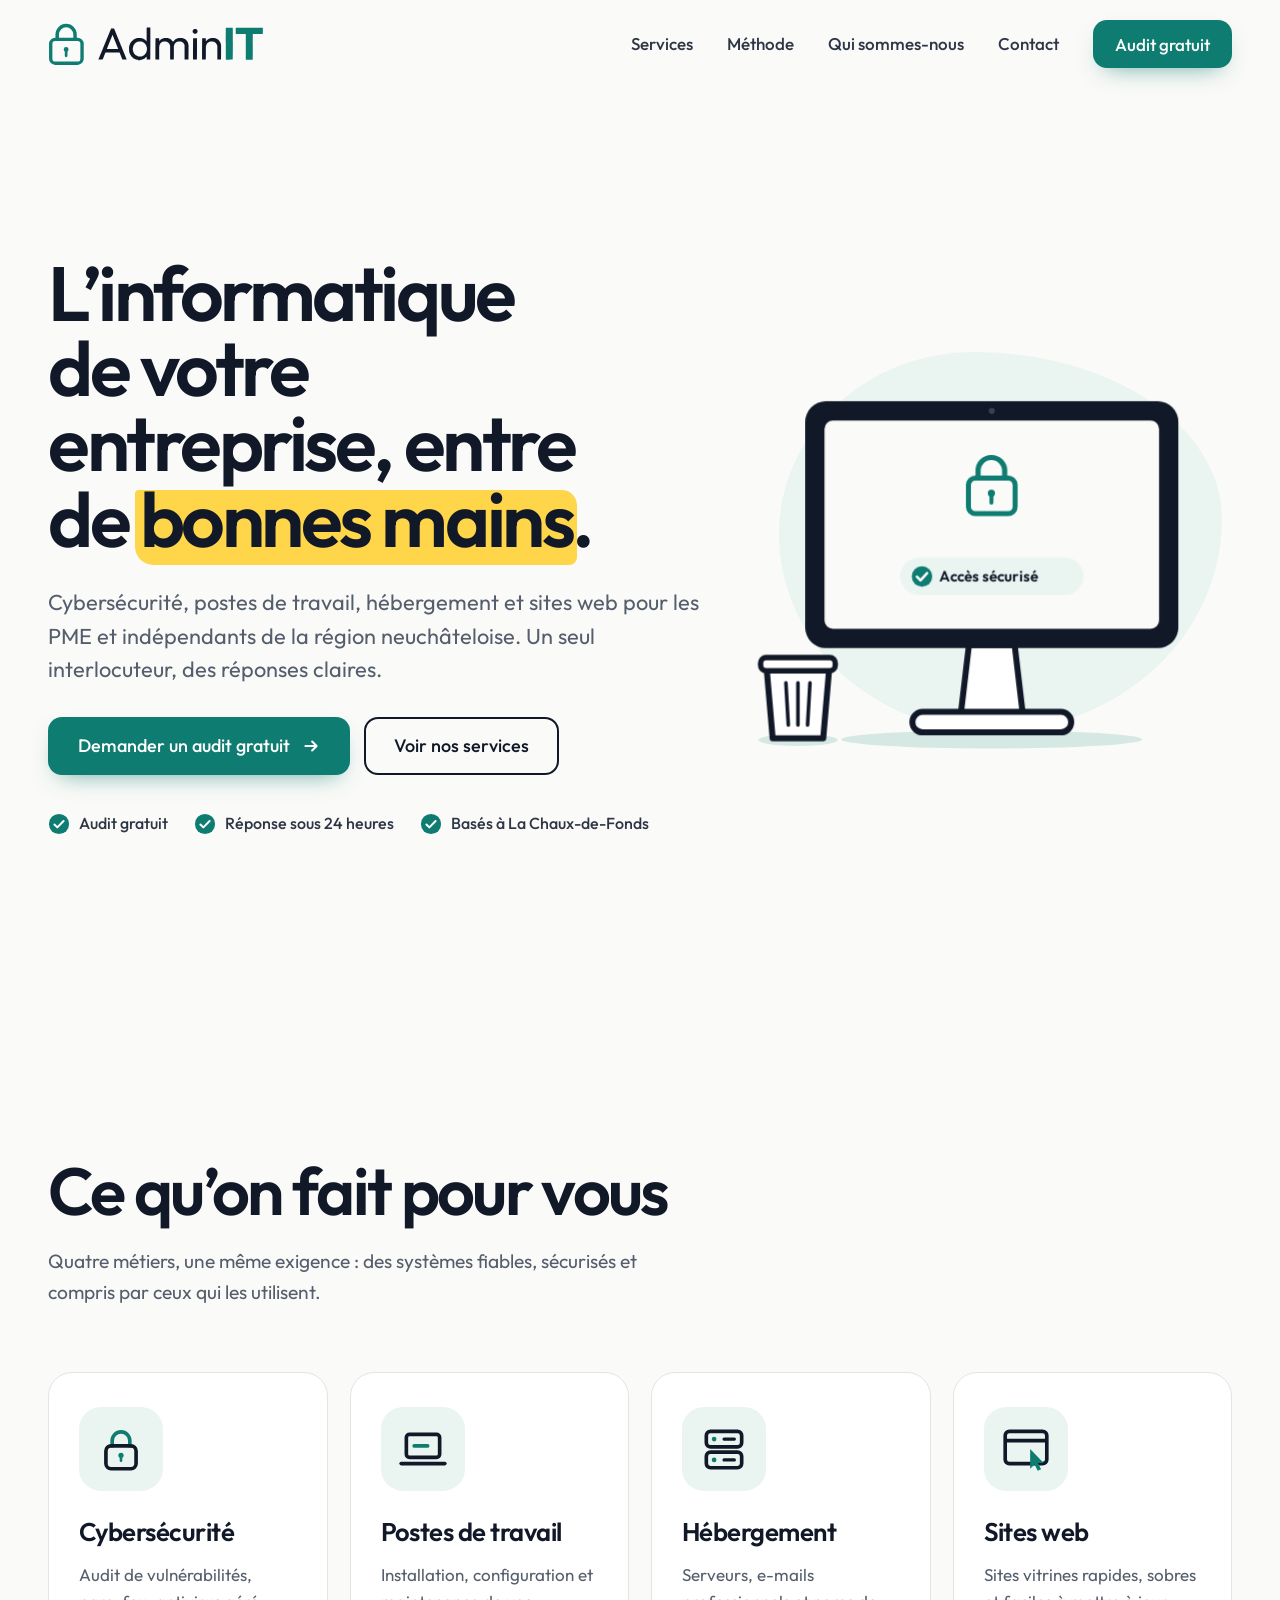
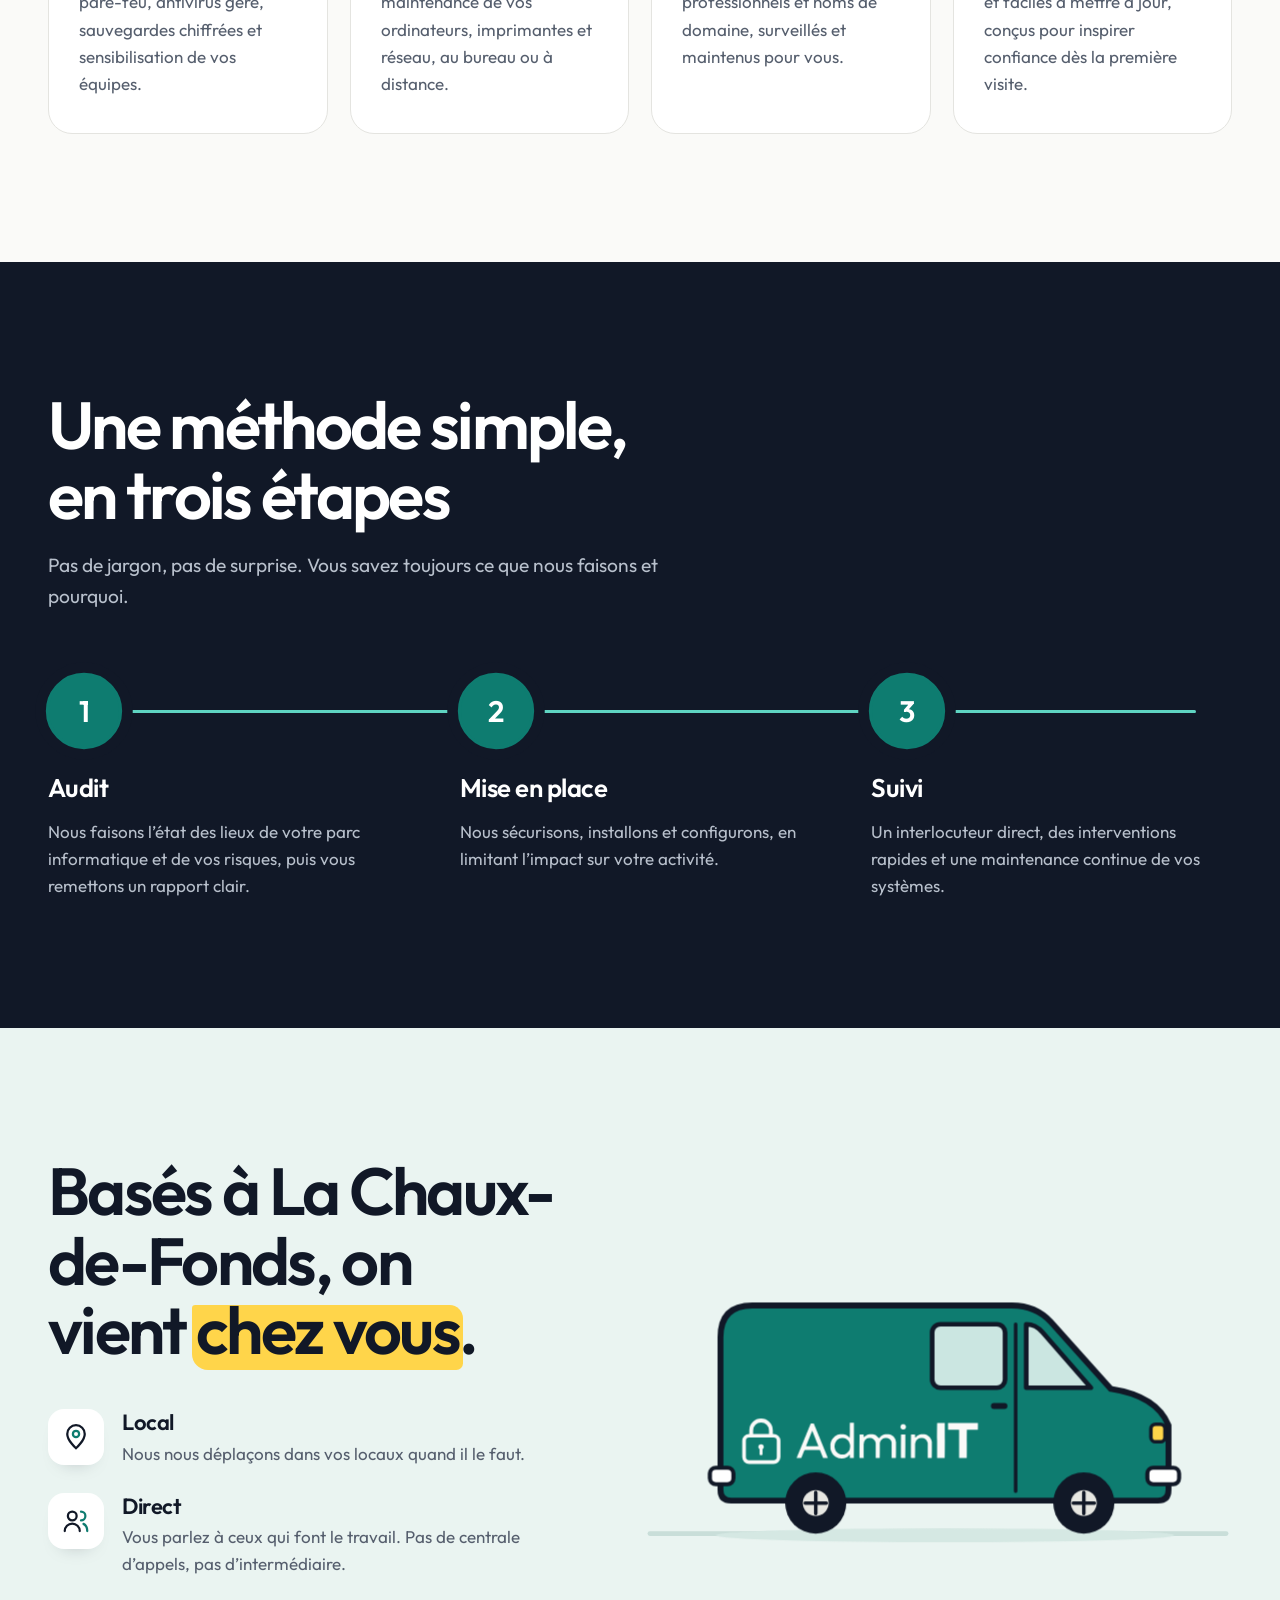
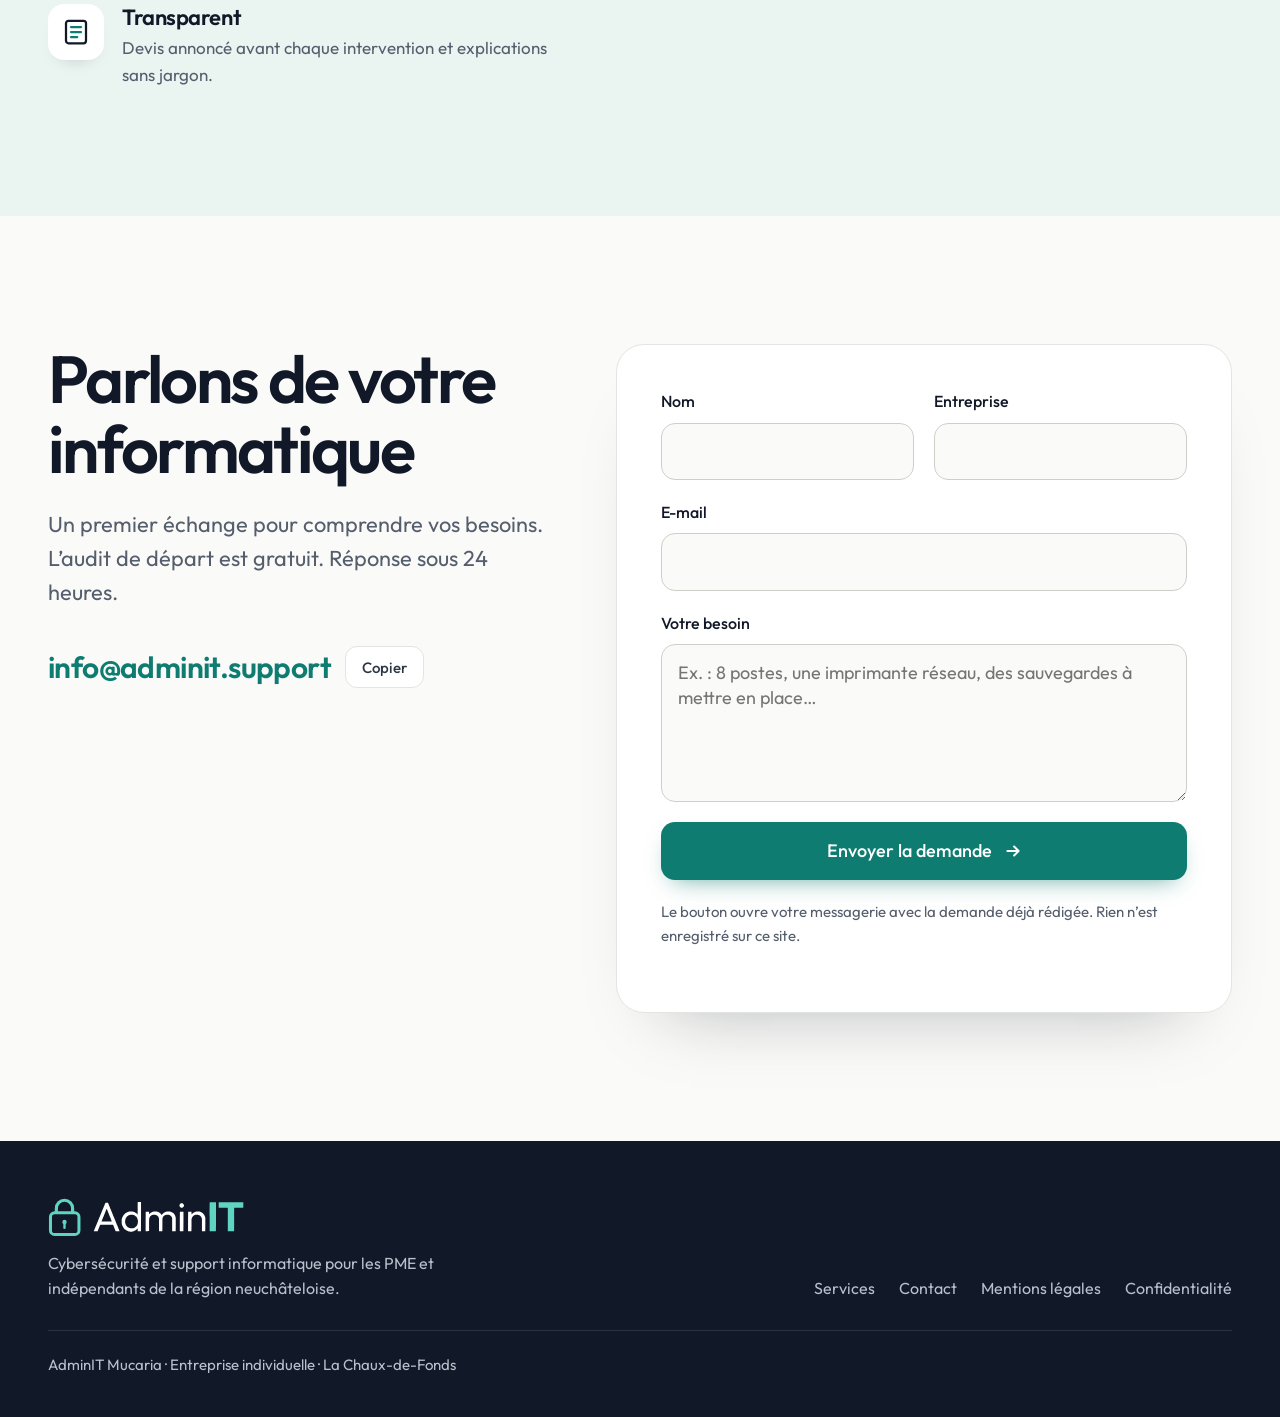
==== commit 31bbd52e: "Add files via upload" ====
--- a/index.html
+++ b/index.html
@@ -1,28 +1,27 @@
 <!doctype html>
-<html lang="fr-CH">
+<html lang="fr-CH" class="no-js">
 <head>
 <meta charset="utf-8">
 <meta name="viewport" content="width=device-width, initial-scale=1">
 <title>AdminIT · Cybersécurité et support informatique · La Chaux-de-Fonds</title>
 <meta name="description" content="Cybersécurité, postes de travail, hébergement et sites web pour les PME et indépendants de la région neuchâteloise. Un seul interlocuteur, des réponses claires.">
+<link rel="canonical" href="https://adminit.support/">
 <meta name="theme-color" content="#FAFAF8">
-<link rel="icon" href="assets/favicon.svg" type="image/svg+xml">
-<link rel="icon" href="assets/favicon.png" type="image/png" sizes="any">
-<link rel="apple-touch-icon" href="assets/apple-touch-icon.png">
-<link rel="preload" href="assets/outfit-latin-600-normal.woff2" as="font" type="font/woff2" crossorigin>
-<link rel="preload" href="assets/outfit-latin-400-normal.woff2" as="font" type="font/woff2" crossorigin>
-<link rel="stylesheet" href="styles.css">
 <meta property="og:type" content="website">
 <meta property="og:locale" content="fr_CH">
+<meta property="og:site_name" content="AdminIT">
 <meta property="og:title" content="AdminIT · Cybersécurité et support informatique">
 <meta property="og:description" content="L’informatique de votre entreprise, entre de bonnes mains. Basés à La Chaux-de-Fonds.">
 <meta property="og:url" content="https://adminit.support/">
-<meta property="og:site_name" content="AdminIT">
+<meta property="og:image" content="https://adminit.support/assets/og-image.png">
 <meta property="og:image:width" content="1200">
 <meta property="og:image:height" content="630">
-<link rel="canonical" href="https://adminit.support/">
-<meta property="og:image" content="https://adminit.support/assets/og-image.png">
 <meta name="twitter:card" content="summary_large_image">
+<link rel="icon" href="assets/favicon.png" type="image/png">
+<link rel="apple-touch-icon" href="assets/apple-touch-icon.png">
+<script>document.documentElement.className = "js";</script>
+<link rel="stylesheet" href="styles.css">
+<script src="script.js" defer></script>
 <script type="application/ld+json">
 {
   "@context": "https://schema.org",
@@ -34,28 +33,24 @@
   "logo": "https://adminit.support/assets/logo-adminit.png",
   "image": "https://adminit.support/assets/og-image.png",
   "email": "info@adminit.support",
-  "address": {
-    "@type": "PostalAddress",
-    "streetAddress": "Rue de la Reuse 11",
-    "postalCode": "2300",
-    "addressLocality": "La Chaux-de-Fonds",
-    "addressRegion": "NE",
-    "addressCountry": "CH"
-  },
+  "address": { "@type": "PostalAddress", "streetAddress": "Rue de la Reuse 11", "postalCode": "2300", "addressLocality": "La Chaux-de-Fonds", "addressRegion": "NE", "addressCountry": "CH" },
   "areaServed": "Canton de Neuchâtel"
 }
 </script>
 </head>
 <body>
+<svg width="0" height="0" style="position:absolute" aria-hidden="true"><symbol id="logo" viewBox="148 212 810 165"><path d="M182.5 276 V259 A33.5 33.5 0 0 1 249.5 259 V276" fill="none" stroke="#0E7C70" stroke-width="13" stroke-linecap="round"/><rect x="158.2" y="277.2" width="117.5" height="89.5" rx="17" fill="none" stroke="#0E7C70" stroke-width="12.5"/><circle cx="216" cy="315" r="9" fill="#0E7C70"/><rect x="211" y="315" width="10" height="29" rx="5" fill="#0E7C70"/><g fill="#111827" fill-rule="evenodd"><path d="M337.2 352.8C337.1 352.7 337 352.3 337 352C337 351.5 337.1 351.3 337.5 351C337.9 350.7 338 350.5 338 350C338 349.5 338.1 349.3 338.5 349C339 348.7 339 348.6 339 347.6C339 346.5 339 346.5 339.7 345.9C339.9 345.7 340 345.4 340 345C340 344.5 340.1 344.3 340.5 344C341 343.7 341 343.6 341 342.6C341 341.7 341.1 341.6 341.5 341.2C341.9 340.8 342 340.6 342 340C342 339.5 342.1 339.3 342.5 339C342.9 338.7 343 338.5 343 338C343 337.5 343.1 337.3 343.5 337C344 336.7 344 336.6 344 335.5C344 334.4 344 334.3 344.5 334C344.9 333.7 345 333.5 345 333C345 332.5 345.1 332.3 345.5 332C346 331.7 346 331.6 346 330.6C346 329.8 346.1 329.4 346.3 329.3C346.9 328.7 347 328.6 347 328C347 327.5 347.1 327.3 347.5 327C348 326.7 348 326.6 348 325.6C348 324.8 348.1 324.6 348.5 324.1C348.9 323.8 349 323.5 349 323C349 322.5 349.1 322.3 349.5 322C349.9 321.7 350 321.5 350 321C350 320.5 350.1 320.3 350.5 320C351 319.7 351 319.6 351 318.5C351 317.4 351 317.3 351.5 317C351.9 316.7 352 316.5 352 316C352 315.5 352.1 315.3 352.5 315C353 314.7 353 314.6 353 313.6C353 312.5 353 312.5 353.7 311.9C353.9 311.7 354 311.4 354 311C354 310.5 354.1 310.3 354.5 310C355 309.7 355 309.6 355 308.6C355 307.8 355.1 307.6 355.5 307.1C355.9 306.8 356 306.5 356 306C356 305.5 356.1 305.3 356.5 305C356.9 304.7 357 304.5 357 304C357 303.5 357.1 303.3 357.5 303C358 302.7 358 302.6 358 301.5C358 300.4 358 300.3 358.5 300C358.9 299.7 359 299.5 359 299C359 298.5 359.1 298.3 359.5 298C360 297.7 360 297.6 360 296.5C360 295.4 360 295.3 360.5 295C360.9 294.7 361 294.5 361 294C361 293.5 361.1 293.3 361.5 293C362 292.7 362 292.6 362 291.6C362 290.5 362 290.5 362.7 289.9C362.9 289.7 363 289.4 363 289C363 288.5 363.1 288.3 363.5 288C364 287.7 364 287.6 364 286.6C364 285.7 364.1 285.6 364.5 285.2C364.9 284.8 365 284.6 365 284.1C365 283.5 365.1 283.3 365.5 283C365.9 282.7 366 282.5 366 282C366 281.5 366.1 281.3 366.5 281C367 280.7 367 280.6 367 279.5C367 278.4 367 278.3 367.5 278C367.9 277.7 368 277.5 368 277C368 276.5 368.1 276.3 368.5 276C369 275.7 369 275.6 369 274.6C369 273.5 369 273.5 369.7 272.9C369.9 272.7 370 272.4 370 272C370 271.5 370.1 271.3 370.5 271C371 270.7 371 270.6 371 269.6C371 268.7 371.1 268.6 371.5 268.2C371.9 267.8 372 267.6 372 267C372 266.5 372.1 266.3 372.5 266C372.9 265.7 373 265.5 373 265C373 264.5 373.1 264.3 373.5 264C374 263.7 374 263.6 374 262.5C374 261.4 374 261.3 374.5 261C374.9 260.7 375 260.5 375 260C375 259.5 375.1 259.3 375.5 259C376 258.7 376 258.6 376 257.6C376 256.5 376 256.5 376.7 255.9C376.9 255.7 377 255.4 377 255C377 254.5 377.1 254.3 377.5 254C378 253.7 378 253.6 378 252.7C378 251.8 378.1 251.6 378.5 251.1C378.9 250.8 379 250.5 379 250C379 249.5 379.1 249.3 379.5 249C379.9 248.7 380 248.5 380 248C380 247.5 380.1 247.3 380.5 247C381 246.7 381 246.6 381 245.5C381 244.4 381 244.3 381.5 244C381.9 243.7 382 243.5 382 243C382 242.5 382.1 242.3 382.5 242C383 241.7 383 241.6 383 240.6C383 239.5 383 239.5 383.7 238.9C383.9 238.8 384 238.4 384 238.1C384 237.6 384.1 237.3 384.7 236.7L385.5 236L390.5 236C394.2 236 395.6 236.1 395.8 236.2C395.9 236.3 396 236.7 396 237C396 237.5 396.1 237.7 396.5 238C397 238.3 397 238.4 397 239.5C397 240.6 397 240.7 397.5 241C397.9 241.3 398 241.5 398 242C398 242.5 398.1 242.7 398.5 243C399 243.3 399 243.4 399 244.5C399 245.6 399 245.7 399.5 246C399.9 246.3 400 246.5 400 247C400 247.5 400.1 247.7 400.5 248C400.9 248.3 401 248.5 401 249C401 249.6 401.1 249.8 401.5 250.2C401.9 250.6 402 250.7 402 251.6C402 252.6 402 252.7 402.5 253C402.9 253.3 403 253.5 403 254C403 254.5 403.1 254.8 403.5 255.1C403.9 255.5 404 255.7 404 256.6C404 257.6 404 257.7 404.5 258C404.9 258.3 405 258.5 405 259C405 259.6 405.1 259.7 405.7 260.3C405.9 260.4 406 260.8 406 261.6C406 262.6 406 262.7 406.5 263C406.9 263.3 407 263.5 407 264C407 264.5 407.1 264.7 407.5 265C408 265.3 408 265.4 408 266.5C408 267.6 408 267.7 408.5 268C408.9 268.3 409 268.5 409 269C409 269.5 409.1 269.7 409.5 270C410 270.3 410 270.4 410 271.5C410 272.6 410 272.7 410.5 273C410.9 273.3 411 273.5 411 274C411 274.5 411.1 274.7 411.5 275C411.9 275.3 412 275.5 412 276C412 276.5 412.1 276.8 412.5 277.1C412.9 277.6 413 277.8 413 278.6C413 279.6 413 279.7 413.5 280C413.9 280.3 414 280.5 414 281C414 281.6 414.1 281.7 414.7 282.3C414.9 282.4 415 282.8 415 283.6C415 284.6 415 284.7 415.5 285C415.9 285.3 416 285.5 416 286C416 286.5 416.1 286.7 416.5 287.1C417 287.5 417 287.6 417 288.6C417 289.6 417 289.7 417.5 290C417.9 290.3 418 290.5 418 291C418 291.5 418.1 291.7 418.5 292C419 292.3 419 292.4 419 293.5C419 294.6 419 294.7 419.5 295C419.9 295.3 420 295.5 420 296C420 296.5 420.1 296.7 420.5 297C421 297.3 421 297.4 421 298.5C421 299.6 421 299.7 421.5 300C421.9 300.3 422 300.5 422 301C422 301.5 422.1 301.7 422.5 302C422.9 302.3 423 302.5 423 303C423 303.5 423.1 303.8 423.5 304.1C423.9 304.5 424 304.6 424 305.6C424 306.6 424 306.7 424.5 307C424.9 307.3 425 307.5 425 308C425 308.6 425.1 308.7 425.7 309.3C425.9 309.4 426 309.8 426 310.6C426 311.6 426 311.7 426.5 312C426.9 312.3 427 312.5 427 313C427 313.5 427.1 313.7 427.5 314C428 314.3 428 314.4 428 315.5C428 316.6 428 316.7 428.5 317C428.9 317.3 429 317.5 429 318C429 318.5 429.1 318.7 429.5 319C430 319.3 430 319.4 430 320.5C430 321.6 430 321.7 430.5 322C430.9 322.3 431 322.5 431 323C431 323.5 431.1 323.7 431.5 324C431.9 324.3 432 324.5 432 325C432 325.6 432.1 325.8 432.5 326.2C432.9 326.6 433 326.7 433 327.6C433 328.6 433 328.7 433.5 329C433.9 329.3 434 329.5 434 330C434 330.6 434.1 330.7 434.7 331.3C434.9 331.4 435 331.8 435 332.6C435 333.6 435 333.7 435.5 334C435.9 334.3 436 334.5 436 335C436 335.6 436.1 335.7 436.7 336.3C436.9 336.4 437 336.8 437 337.6C437 338.6 437 338.7 437.5 339C437.9 339.3 438 339.5 438 340C438 340.5 438.1 340.7 438.5 341C439 341.3 439 341.4 439 342.5C439 343.6 439 343.7 439.5 344C439.9 344.3 440 344.5 440 345C440 345.5 440.1 345.7 440.5 346C441 346.3 441 346.4 441 347.5C441 348.6 441 348.7 441.5 349C441.9 349.3 442 349.5 442 350C442 350.5 442.1 350.7 442.5 351C442.9 351.3 443 351.5 443 352C443 352.3 442.9 352.7 442.8 352.8C442.6 352.9 440.7 353 435 353L427.3 353L427.1 352.5C426.9 352.3 426.6 351.9 426.4 351.8C426.1 351.5 426 351.3 426 350.4C426 349.4 426 349.3 425.5 349C425.1 348.7 425 348.5 425 348C425 347.5 424.9 347.2 424.5 346.9C424.1 346.4 424 346.2 424 345.4C424 344.4 424 344.3 423.5 344C423.1 343.7 423 343.5 423 343C423 342.4 422.9 342.2 422.5 341.8C422.1 341.4 422 341.3 422 340.4C422 339.4 422 339.3 421.5 339C421.1 338.7 421 338.5 421 338C421 337.4 420.9 337.2 420.5 336.8C420.1 336.4 420 336.3 420 335.4C420 334.4 420 334.3 419.5 334C419.1 333.7 419 333.5 419 332.9C419 332.4 418.9 332.2 418.5 331.8C418.1 331.4 418 331.3 418 330.4C418 329.4 418 329.3 417.5 329C417.1 328.7 417 328.5 417 328.1C417 327.6 416.9 327.3 416.3 326.7L415.5 326L389.9 326C367.7 326 364.3 326 364.1 326.2C363.7 326.7 363.5 326.9 363.3 327.1C363.1 327.2 363 327.6 363 327.9C363 328.4 362.9 328.6 362.3 329.1C362.1 329.3 362 329.6 362 330C362 330.5 361.9 330.7 361.5 331C361 331.3 361 331.4 361 332.4C361 333.5 361 333.5 360.3 334.1C360.1 334.3 360 334.6 360 335C360 335.5 359.9 335.7 359.5 336C359 336.3 359 336.4 359 337.4C359 338.5 359 338.5 358.3 339.1C358.1 339.3 358 339.6 358 340C358 340.5 357.9 340.7 357.5 341C357 341.3 357 341.4 357 342.4C357 343.2 356.9 343.4 356.5 343.9C356.1 344.2 356 344.5 356 345C356 345.5 355.9 345.7 355.5 346C355 346.3 355 346.4 355 347.4C355 348.4 354.9 348.5 354.5 348.9C354.1 349.2 354 349.5 354 350C354 350.5 353.9 350.7 353.5 351C353.1 351.3 353 351.5 353 352C353 352.3 352.9 352.7 352.8 352.8C352.5 353.1 337.5 353.1 337.2 352.8ZM410.8 312.9C410.9 312.9 411 312.5 411 312.1C411 311.5 410.9 311.3 410.5 311C410.1 310.7 410 310.5 410 310C410 309.5 409.9 309.3 409.5 309C409 308.7 409 308.6 409 307.5C409 306.4 409 306.3 408.5 306C408.1 305.7 408 305.5 408 305C408 304.5 407.9 304.3 407.5 304C407 303.7 407 303.6 407 302.5C407 301.4 407 301.3 406.5 301C406.1 300.7 406 300.5 406 300C406 299.5 405.9 299.3 405.5 299C405 298.7 405 298.6 405 297.5C405 296.4 405 296.3 404.5 296C404.1 295.7 404 295.5 404 295C404 294.5 403.9 294.3 403.5 293.9C403 293.5 403 293.4 403 292.4C403 291.4 403 291.3 402.5 291C402.1 290.7 402 290.5 402 290C402 289.6 401.9 289.3 401.7 289.1C401 288.5 401 288.5 401 287.4C401 286.4 401 286.3 400.5 286C400.1 285.7 400 285.5 400 285C400 284.6 399.9 284.3 399.7 284.1C399 283.5 399 283.5 399 282.4C399 281.4 399 281.3 398.5 281C398.1 280.7 398 280.5 398 280C398 279.6 397.9 279.3 397.7 279.1C397 278.5 397 278.5 397 277.4C397 276.4 397 276.3 396.5 276C396.1 275.7 396 275.5 396 275C396 274.6 395.9 274.3 395.7 274.1C395 273.5 395 273.5 395 272.4C395 271.4 395 271.3 394.5 271C394.1 270.7 394 270.5 394 270C394 269.6 393.9 269.3 393.7 269.1C393 268.5 393 268.5 393 267.4C393 266.4 393 266.3 392.5 266C392.1 265.7 392 265.5 392 265C392 264.5 391.9 264.2 391.5 263.9C391.1 263.5 391 263.4 391 262.4C391 261.2 390.8 261 390 261C389.1 261 389 261.2 389 262.5C389 263.6 389 263.7 388.5 264C388.1 264.3 388 264.5 388 265C388 265.5 387.9 265.7 387.5 266C387 266.3 387 266.4 387 267.5C387 268.6 387 268.7 386.5 269C386.1 269.3 386 269.5 386 270C386 270.5 385.9 270.7 385.5 271C385 271.3 385 271.4 385 272.5C385 273.6 385 273.7 384.5 274C384.1 274.3 384 274.5 384 275C384 275.5 383.9 275.7 383.5 276C383 276.3 383 276.4 383 277.5C383 278.6 383 278.7 382.5 279C382.1 279.3 382 279.5 382 280C382 280.5 381.9 280.7 381.5 281C381 281.3 381 281.4 381 282.5C381 283.6 381 283.7 380.5 284C380.1 284.3 380 284.5 380 285C380 285.5 379.9 285.7 379.5 286C379 286.3 379 286.4 379 287.5C379 288.6 379 288.7 378.5 289C378.1 289.3 378 289.5 378 290C378 290.5 377.9 290.7 377.5 291C377 291.3 377 291.4 377 292.5C377 293.6 377 293.7 376.5 294C376.1 294.3 376 294.5 376 295C376 295.5 375.9 295.7 375.5 296C375 296.3 375 296.4 375 297.4C375 298.2 374.9 298.6 374.7 298.7C374.1 299.3 374 299.4 374 300C374 300.5 373.9 300.7 373.5 301C373 301.3 373 301.4 373 302.4C373 303.5 373 303.5 372.3 304.1C372.1 304.3 372 304.6 372 305C372 305.5 371.9 305.7 371.5 306C371 306.3 371 306.4 371 307.4C371 308.2 370.9 308.6 370.7 308.7C370.1 309.3 370 309.4 370 310C370 310.5 369.9 310.7 369.5 311C369.1 311.3 369 311.5 369 312.1C369 312.7 369.1 312.9 369.3 313C369.7 313.1 410.4 313.1 410.8 312.9Z"/><path d="M486.1 354.5L485.6 354L483.1 354L480.6 354L480.1 353.5C479.7 353 479.6 353 478.5 353C477.4 353 477.3 353 477 352.5C476.7 352.1 476.5 352 476 352C475.5 352 475.3 351.9 475 351.5C474.7 351.1 474.5 351 474 351C473.5 351 473.3 350.9 473 350.5C472.7 350.1 472.5 350 472 350C471.5 350 471.3 349.9 471 349.5C470.7 349.1 470.5 349 470.1 349C469.5 349 469.3 348.8 468 347.5C466.8 346.2 466.5 346 466 346C465.5 346 465.2 345.7 463.2 343.7C461.4 341.9 461 341.4 461 341C461 340.6 460.7 340.2 459.5 339C458.2 337.7 458 337.4 458 336.9C458 336.5 457.9 336.3 457.5 336C457.1 335.7 457 335.5 457 335C457 334.5 456.9 334.3 456.5 334C456.1 333.7 456 333.5 456 333C456 332.5 455.9 332.3 455.5 332C455.1 331.7 455 331.5 455 331C455 330.5 454.9 330.3 454.5 330C454 329.7 454 329.6 454 328.5C454 327.4 454 327.3 453.5 327C453 326.6 453 326.6 453 325C453 323.4 453 323.4 452.5 323L452 322.6L452 313.1C452 302.9 452 303.5 452.7 302.9C452.9 302.7 453 302.3 453 301.1C453 299.5 453 299.5 453.7 298.9C453.9 298.7 454 298.4 454 297.6C454 296.7 454.1 296.6 454.5 296.2C454.9 295.8 455 295.6 455 295.1C455 294.5 455.1 294.3 455.5 294C455.9 293.7 456 293.5 456 293C456 292.5 456.1 292.3 456.5 292C456.9 291.7 457 291.5 457 291.2C457 290.7 457.4 290.1 458.5 289.1C458.8 288.7 459 288.4 459 288C459 287.6 459.5 287 463.4 283.2C465.8 280.8 467.9 278.6 468.2 278.4C468.4 278.1 468.8 278 469.1 278C469.5 278 469.7 277.9 470 277.5C470.3 277.1 470.5 277 471 277C471.4 277 471.7 276.9 472.1 276.5C473.4 275.1 473.6 275 474.7 275C475.6 275 475.7 275 476 274.5C476.3 274.1 476.5 274 477 274C477.6 274 477.7 273.9 478.3 273.3C478.5 273.1 478.9 273 480.1 273C481.7 273 481.7 273 482.3 272.3C482.5 272 483.5 272 490.1 272L497.6 272L498 272.5C498.4 273 498.4 273 500 273C501.6 273 501.6 273 502 273.5C502.3 274 502.4 274 503.4 274C504.4 274 504.5 274.1 504.9 274.5C505.2 274.9 505.5 275 505.9 275C506.2 275 506.6 275.1 506.7 275.3C506.8 275.4 507 275.6 507.1 275.7C507.3 275.8 507.6 276.2 507.9 276.5C508.3 276.9 508.6 277 509 277C509.5 277 509.7 277.2 510.5 278C511.2 278.8 511.6 279 511.9 279C512.2 279 512.5 279.2 512.8 279.5C513 279.8 513.3 280 513.4 280C513.5 280 514.1 280.5 515.3 281.9C515.4 282 515.6 282.2 515.7 282.3C515.9 282.4 516 282.8 516 283.1C516 283.4 516.1 283.7 516.2 283.8C516.5 284.1 517.5 284.1 517.8 283.8C518 283.6 518 277.8 518 258.5C518 239.2 518 233.3 518.2 233.2C518.5 232.9 531.5 232.9 531.8 233.2C532.1 233.5 532.1 352.5 531.8 352.8C531.5 353.1 518.5 353.1 518.2 352.8C518.1 352.6 518 350.8 518 347.3L517.9 342.1L517.5 342C517.3 342 517.1 342.1 517 342.3C516.8 342.7 512 347.5 510.9 348.5C510.5 348.8 510.1 349 509.8 349C509.5 349 509.3 349.1 509 349.5C508.7 349.9 508.5 350 508 350C507.5 350 507.3 350.1 507 350.5C506.7 350.9 506.5 351 506 351C505.5 351 505.3 351.1 505 351.5C504.7 351.9 504.5 352 504 352C503.5 352 503.3 352.1 503 352.5C502.7 353 502.6 353 501.5 353C500.4 353 500.3 353 500 353.5L499.6 354L497.5 354L495.4 354L494.9 354.5L494.3 355L490.4 355L486.5 355L486.1 354.5ZM500 340.5C500.3 340 500.4 340 501.5 340C502.6 340 502.7 340 503 339.5C503.3 339.1 503.5 339 504 339C504.5 339 504.7 338.9 505 338.5C505.3 338.1 505.5 338 505.9 338C506.6 338 506.5 338 510.8 333.8C513.9 330.6 514 330.5 514 330.1C514 329.7 514.4 329.2 515.5 328.1C515.9 327.7 516 327.4 516 327C516 326.5 516.1 326.3 516.5 326C517 325.7 517 325.6 517 324.5C517 323.4 517 323.3 517.5 323L518 322.6L518 320.6C518 318.9 518 318.5 518.3 318.3C519 317.6 519 317.9 519 313L519 308.4L518.5 308C518 307.6 518 307.6 518 306C518 304.4 518 304.4 517.5 303.9C517.1 303.4 517 303.2 517 302.4C517 301.4 517 301.3 516.5 301C516.1 300.7 516 300.5 516 300C516 299.6 515.9 299.3 515.7 299.1C515.1 298.6 515 298.4 515 297.9C515 297.5 514.9 297.3 514.5 297C514.1 296.7 514 296.5 514 296.1C514 295.6 513.7 295.2 511.2 292.8C509.2 290.7 508.4 290 508.1 290C507.7 290 507.1 289.6 506.1 288.5C505.7 288.1 505.4 288 505 288C504.5 288 504.3 287.9 504 287.5C503.7 287.1 503.5 287 503 287C502.5 287 502.3 286.9 502 286.5C501.6 286 501.6 286 500 286C498.4 286 498.4 286 498 285.5L497.6 285L493 285L488.3 285L487.9 285.5C487.5 286 487.4 286 485.9 286C484.4 286 484.4 286 484 286.5C483.7 287 483.6 287 482.5 287C481.4 287 481.3 287 481 287.5C480.7 287.9 480.5 288 480 288C479.5 288 479.3 288.1 478.5 289C477.7 289.8 477.5 290 477 290C476.6 290 476.2 290.3 474.2 292.2C472.3 294.2 472 294.6 472 295C472 295.5 471.8 295.7 471 296.5C470.1 297.3 470 297.5 470 298C470 298.5 469.9 298.7 469.5 299C469.1 299.3 469 299.5 469 300C469 300.5 468.9 300.7 468.5 301C468 301.3 468 301.4 468 302.5C468 303.6 468 303.7 467.5 304L467 304.4L467 306.4C467 308.1 466.9 308.5 466.7 308.7C466 309.4 466 309.1 466 313.5L466 317.6L466.5 318C467 318.4 467 318.4 467 320C467 321.7 467 321.7 467.5 322.2C467.9 322.6 468 322.7 468 323.6C468 324.4 468.1 324.7 468.3 324.9C468.9 325.4 469 325.6 469 326.1C469 326.4 469.1 326.8 469.5 327.1C469.8 327.5 470 327.8 470 328.1C470 328.5 470.1 328.7 470.5 329C470.9 329.3 471 329.5 471 329.9C471 330.5 471.3 330.8 474.2 333.8C477.2 336.7 477.5 337 478.1 337C478.5 337 478.7 337.1 479 337.5C479.3 337.9 479.5 338 479.9 338C480.2 338 480.5 338.2 480.9 338.5C481.2 338.9 481.5 339 482 339C482.5 339 482.7 339.1 483 339.5C483.3 340 483.4 340 484.5 340C485.6 340 485.7 340 486 340.5L486.4 341L493 341L499.6 341L500 340.5Z"/><path d="M551.2 352.8C550.9 352.5 550.9 273.5 551.2 273.2C551.5 272.9 564.5 272.9 564.8 273.2C564.9 273.3 565 274.5 565 277.4C565 279.7 565 281.6 565.1 281.7C565.2 281.9 565.4 282 565.9 282C566.5 282 566.6 281.9 568.5 280C570.2 278.3 570.5 278 571 278C571.5 278 571.7 277.8 572.5 277C573.3 276.1 573.5 276 574 276C574.5 276 574.7 275.9 575 275.5C575.3 275.1 575.5 275 576 275C576.5 275 576.7 274.9 577 274.5C577.3 274.1 577.5 274 578 274C578.5 274 578.7 273.9 579 273.5C579.4 273 579.4 273 581 273C582.6 273 582.6 273 583 272.5L583.4 272L590.4 272C597.9 272 597.5 272 598.1 272.7C598.3 272.9 598.7 273 599.5 273C600.6 273 600.7 273 601 273.5C601.3 274 601.4 274 602.5 274C603.6 274 603.7 274 604 274.5C604.3 274.9 604.5 275 605 275C605.5 275 605.7 275.1 606 275.5C606.3 275.9 606.5 276 606.8 276C607.4 276 607.5 276.1 611.7 280.3C615.9 284.4 616 284.6 616 285.1C616 285.8 616.3 286 617 286C617.8 286 618 285.8 618 285C618 284.5 618.3 284.2 621.3 281.2C623.1 279.4 624.7 277.8 624.9 277.7C625 277.6 625.2 277.4 625.3 277.3C625.4 277.1 625.8 277 626.1 277C626.5 277 626.7 276.9 627 276.5C627.3 276.1 627.5 276 628 276C628.5 276 628.7 275.9 629 275.5C629.3 275.1 629.5 275 630 275C630.5 275 630.7 274.9 631 274.5C631.3 274.1 631.5 274 632 274C632.5 274 632.7 273.9 633 273.5C633.4 273 633.4 273 635 273C636.6 273 636.6 273 637 272.5L637.4 272L644.5 272L651.6 272L652 272.5C652.4 273 652.4 273 653.9 273C655.4 273 655.5 273 655.9 273.5C656.2 273.9 656.5 274 657 274C657.5 274 657.7 274.1 658 274.5C658.3 274.9 658.5 275 659 275C659.5 275 659.7 275.1 660 275.5C660.3 275.9 660.5 276 661 276C661.5 276 661.7 276.1 662.5 277C663.3 277.8 663.5 278 664 278C664.4 278 664.8 278.3 666.7 280.3C668.7 282.2 669 282.6 669 283C669 283.4 669.2 283.7 670 284.5C670.9 285.3 671 285.5 671 286C671 286.5 671.1 286.7 671.5 287C671.9 287.3 672 287.5 672 288C672 288.5 672.1 288.7 672.5 289C673 289.3 673 289.4 673 290.5C673 291.6 673 291.7 673.5 292L674 292.4L674 294.5L674 296.6L674.5 297L675 297.4L675 325C675 346.2 675 352.6 674.8 352.8C674.6 353 660.4 353.1 660.3 352.9C660.2 352.8 660.2 340.5 660.1 325.6L660.1 298.5L659.5 298C659 297.5 659 297.4 659 296.5C659 295.5 659 295.4 658.5 294.9C657.4 293.9 657 293.3 657 292.9C657 292.6 656.4 291.9 654.8 290.2C652.7 288.2 652.5 288 651.9 288C651.5 288 651.3 287.9 651 287.5C650.7 287.1 650.5 287 650 287C649.5 287 649.3 286.9 649 286.5C648.7 286 648.6 286 647.5 286C646.4 286 646.3 286 646 285.5L645.6 285L640.9 285L636.2 285L635.8 285.5C635.4 286 635.3 286 633.9 286C632.4 286 632.4 286 632 286.5C631.7 286.9 631.5 287 631 287C630.5 287 630.3 287.1 630 287.5C629.7 287.9 629.5 288 629.1 288C628.5 288 628.2 288.3 625.8 290.8C623.3 293.2 623 293.6 623 294.1C623 294.5 622.9 294.7 622.5 295C622.1 295.3 622 295.5 622 296C622 296.5 621.9 296.7 621.5 297C621 297.4 621 297.4 621 298.9C621 300.4 621 300.5 620.5 300.9L620 301.3L620 327C620 346.7 620 352.6 619.8 352.8C619.6 352.9 617.9 353 613 353C608.1 353 606.4 352.9 606.2 352.8C606 352.6 606 346.7 606 326.9L606 301.2L605.5 300.8C605 300.4 605 300.3 605 298.9C605 297.4 605 297.4 604.5 297C604.1 296.7 604 296.5 604 296C604 295.4 603.9 295.3 603.3 294.7C603.1 294.6 603 294.3 603 294C603 293.6 602.6 293.1 600.2 290.8C597.8 288.3 597.5 288 596.9 288C596.5 288 596.3 287.9 596 287.5C595.7 287.1 595.5 287 595 287C594.5 287 594.3 286.9 594 286.5C593.7 286 593.6 286 592.6 286C591.5 286 591.5 286 590.9 285.3C590.7 285 590 285 586 285L581.3 285L580.9 285.5C580.5 286 580.4 286 578.9 286C577.4 286 577.4 286 577 286.5C576.7 286.9 576.5 287 576 287C575.5 287 575.3 287.1 574.5 288C573.7 288.8 573.5 289 573 289C572.6 289 572.2 289.3 570.7 290.7C569.2 292.3 569 292.6 569 293.1C569 293.5 568.9 293.7 568.5 294C568.1 294.3 568 294.5 568 294.9C568 295.2 567.8 295.5 567.5 295.9C567.1 296.2 567 296.5 567 297C567 297.5 566.9 297.7 566.5 298L566 298.3L566 300.9L565.9 303.5L565.5 303.9L565 304.3L565 327.9L565 351.6L565.5 352C566 352.4 566 352.5 565.9 352.7C565.6 353 564.8 353 558.5 353C553.2 353 551.4 352.9 551.2 352.8Z"/><path d="M692.2 352.8C691.9 352.5 691.9 273.5 692.2 273.2C692.5 272.9 706.5 272.9 706.8 273.2C707.1 273.5 707.1 352.5 706.8 352.8C706.5 353.1 692.5 353.1 692.2 352.8ZM696 255.5C695.7 255.1 695.5 255 695.1 255C694.5 255 694.3 254.8 693.2 253.7C690.9 251.3 691 251.5 691 249.8C691 248.4 691 248.3 690.5 248C690.1 247.7 690 247.5 690 247C690 246.5 690.1 246.3 690.5 246C691 245.7 691 245.6 691 244.1L691 242.5L692.7 240.7C694.3 239.2 694.5 239 695.1 239C695.5 239 695.7 238.9 696 238.5L696.4 238L699.9 238C702.9 238 703.5 238 703.7 238.3C703.8 238.4 704 238.6 704.1 238.7C704.3 238.8 705.2 239.7 706.2 240.7L708 242.5L708 243.6C708 244.6 708 244.7 708.5 245C709 245.3 709 245.4 709 246.9C709 248.5 709 248.5 708.5 248.9C708 249.3 708 249.5 708 250.4L708 251.5L706.3 253.3C704.7 254.8 704.5 255 703.9 255C703.5 255 703.3 255.1 703 255.5L702.6 256L699.5 256L696.4 256L696 255.5Z"/><path d="M726.2 352.8C725.9 352.5 725.9 273.5 726.2 273.2C726.5 272.9 739.5 272.9 739.8 273.2C739.9 273.4 740 275 740 278.2L740.1 282.9L740.8 283L741.5 283L744.1 280.4C745.6 279 746.9 277.6 747.2 277.4C747.4 277.1 747.8 277 748.1 277C748.5 277 748.7 276.9 749 276.5C749.3 276.1 749.5 276 750 276C750.5 276 750.7 275.9 751 275.5C751.3 275.1 751.5 275 752 275C752.5 275 752.7 274.9 753 274.5C753.3 274.1 753.5 274 754 274C754.5 274 754.7 273.9 755 273.5C755.4 273 755.4 273 757 273C758.6 273 758.6 273 759 272.5L759.4 272L766.4 272C773.9 272 773.5 272 774.1 272.7C774.3 272.9 774.7 273 775.5 273C776.6 273 776.7 273 777 273.5C777.3 274 777.4 274 778.3 274C779.4 274 779.6 274.1 780.9 275.5C781.3 275.9 781.6 276 782 276C782.5 276 782.7 276.2 783.5 277C784.3 277.8 784.5 278 785 278C785.5 278 785.8 278.3 788.3 280.8C790.6 283.1 791 283.6 791 284C791 284.4 791.2 284.7 792 285.5C792.9 286.3 793 286.5 793 287C793 287.5 793.1 287.7 793.5 288C793.9 288.3 794 288.5 794 289C794 289.5 794.1 289.7 794.5 290C794.9 290.3 795 290.5 795 291C795 291.6 795.1 291.8 795.5 292.2C796 292.6 796 292.7 796 294.1C796 295.6 796 295.6 796.5 296L797 296.4L797 324.5C797 346.1 797 352.6 796.8 352.8C796.6 352.9 794.9 353 790 353C785.1 353 783.4 352.9 783.2 352.8C783 352.6 783 346.7 783 327L783 301.4L782.5 301C782 300.7 782 300.6 782 299.5C782 298.4 782 298.3 781.3 297.7C781.1 297.6 781 297.2 781 296.9C781 296.6 780.9 296.2 780.5 295.9C780.2 295.5 780 295.2 780 294.9C780 294.6 779.8 294.2 779.5 293.9C778.1 292.6 778 292.4 778 291.9C778 291.3 776.7 290 776.1 290C775.8 290 775.5 289.8 775.2 289.5C775 289.2 774.7 289 774.6 289C774.5 289 774 288.6 773.5 288C772.7 287.1 772.5 287 772 287C771.5 287 771.3 286.9 771 286.5C770.6 286 770.6 286 769.1 286C767.5 286 767.5 286 766.9 285.3C766.7 285 766 285 762 285L757.3 285L756.8 285.5C756.4 286 756.3 286 754.9 286C753.4 286 753.4 286 753 286.5C752.7 286.9 752.5 287 752 287C751.5 287 751.3 287.1 751 287.5C750.8 287.8 750.5 288 750.4 288C750.3 288 750 288.2 749.8 288.5C749.5 288.8 749.2 289 748.9 289C748.6 289 748 289.5 746.2 291.2C744.4 293.1 744 293.6 744 294C744 294.4 743.8 294.7 743 295.5L742 296.5L742 297.6C742 298.6 742 298.7 741.5 299C741 299.4 741 299.4 741 301C741 302.6 741 302.6 740.5 303L740 303.4L740 328C740 346.9 740 352.6 739.8 352.8C739.6 352.9 737.9 353 733 353C728.1 353 726.4 352.9 726.2 352.8Z"/></g><g fill="#0E7C70" fill-rule="evenodd"><path d="M815.2 353.1L814.8 352.8L814.8 293.5C814.8 235 814.8 234.2 815.2 234C815.4 233.9 819.7 233.8 828 233.8C840 233.8 840.6 233.8 840.9 234.1C841.1 234.4 841.2 238.8 841.2 293.6C841.2 352.4 841.2 352.7 840.8 353C840.5 353.3 840.3 353.3 828 353.3C817 353.3 815.5 353.3 815.2 353.1Z"/><path d="M890.2 353.1C890.1 353 889.9 352.9 889.8 352.8C889.7 352.7 889.7 331.2 889.7 305L889.7 257.4L889.3 257.1C889 256.9 887.9 256.8 870.8 256.8C859.6 256.8 852.5 256.8 852.3 256.7C852.1 256.5 852.1 255.1 852 245.4C852 237.2 852 234.2 852.2 234.1C852.5 233.7 952.7 233.7 953.3 234L953.7 234.2L953.7 245.3C953.7 252.5 953.6 256.5 953.5 256.6C953.4 256.7 947 256.8 934.9 256.8C916.9 256.9 916.5 256.9 916.2 257.2C916 257.5 916 264.2 916 305.2C916 350.1 916 352.9 915.7 353.1C915.3 353.4 890.8 353.4 890.2 353.1Z"/></g></symbol><symbol id="logo-w" viewBox="148 212 810 165"><path d="M182.5 276 V259 A33.5 33.5 0 0 1 249.5 259 V276" fill="none" stroke="#5FD4C2" stroke-width="13" stroke-linecap="round"/><rect x="158.2" y="277.2" width="117.5" height="89.5" rx="17" fill="none" stroke="#5FD4C2" stroke-width="12.5"/><circle cx="216" cy="315" r="9" fill="#5FD4C2"/><rect x="211" y="315" width="10" height="29" rx="5" fill="#5FD4C2"/><g fill="#FFFFFF" fill-rule="evenodd"><path d="M337.2 352.8C337.1 352.7 337 352.3 337 352C337 351.5 337.1 351.3 337.5 351C337.9 350.7 338 350.5 338 350C338 349.5 338.1 349.3 338.5 349C339 348.7 339 348.6 339 347.6C339 346.5 339 346.5 339.7 345.9C339.9 345.7 340 345.4 340 345C340 344.5 340.1 344.3 340.5 344C341 343.7 341 343.6 341 342.6C341 341.7 341.1 341.6 341.5 341.2C341.9 340.8 342 340.6 342 340C342 339.5 342.1 339.3 342.5 339C342.9 338.7 343 338.5 343 338C343 337.5 343.1 337.3 343.5 337C344 336.7 344 336.6 344 335.5C344 334.4 344 334.3 344.5 334C344.9 333.7 345 333.5 345 333C345 332.5 345.1 332.3 345.5 332C346 331.7 346 331.6 346 330.6C346 329.8 346.1 329.4 346.3 329.3C346.9 328.7 347 328.6 347 328C347 327.5 347.1 327.3 347.5 327C348 326.7 348 326.6 348 325.6C348 324.8 348.1 324.6 348.5 324.1C348.9 323.8 349 323.5 349 323C349 322.5 349.1 322.3 349.5 322C349.9 321.7 350 321.5 350 321C350 320.5 350.1 320.3 350.5 320C351 319.7 351 319.6 351 318.5C351 317.4 351 317.3 351.5 317C351.9 316.7 352 316.5 352 316C352 315.5 352.1 315.3 352.5 315C353 314.7 353 314.6 353 313.6C353 312.5 353 312.5 353.7 311.9C353.9 311.7 354 311.4 354 311C354 310.5 354.1 310.3 354.5 310C355 309.7 355 309.6 355 308.6C355 307.8 355.1 307.6 355.5 307.1C355.9 306.8 356 306.5 356 306C356 305.5 356.1 305.3 356.5 305C356.9 304.7 357 304.5 357 304C357 303.5 357.1 303.3 357.5 303C358 302.7 358 302.6 358 301.5C358 300.4 358 300.3 358.5 300C358.9 299.7 359 299.5 359 299C359 298.5 359.1 298.3 359.5 298C360 297.7 360 297.6 360 296.5C360 295.4 360 295.3 360.5 295C360.9 294.7 361 294.5 361 294C361 293.5 361.1 293.3 361.5 293C362 292.7 362 292.6 362 291.6C362 290.5 362 290.5 362.7 289.9C362.9 289.7 363 289.4 363 289C363 288.5 363.1 288.3 363.5 288C364 287.7 364 287.6 364 286.6C364 285.7 364.1 285.6 364.5 285.2C364.9 284.8 365 284.6 365 284.1C365 283.5 365.1 283.3 365.5 283C365.9 282.7 366 282.5 366 282C366 281.5 366.1 281.3 366.5 281C367 280.7 367 280.6 367 279.5C367 278.4 367 278.3 367.5 278C367.9 277.7 368 277.5 368 277C368 276.5 368.1 276.3 368.5 276C369 275.7 369 275.6 369 274.6C369 273.5 369 273.5 369.7 272.9C369.9 272.7 370 272.4 370 272C370 271.5 370.1 271.3 370.5 271C371 270.7 371 270.6 371 269.6C371 268.7 371.1 268.6 371.5 268.2C371.9 267.8 372 267.6 372 267C372 266.5 372.1 266.3 372.5 266C372.9 265.7 373 265.5 373 265C373 264.5 373.1 264.3 373.5 264C374 263.7 374 263.6 374 262.5C374 261.4 374 261.3 374.5 261C374.9 260.7 375 260.5 375 260C375 259.5 375.1 259.3 375.5 259C376 258.7 376 258.6 376 257.6C376 256.5 376 256.5 376.7 255.9C376.9 255.7 377 255.4 377 255C377 254.5 377.1 254.3 377.5 254C378 253.7 378 253.6 378 252.7C378 251.8 378.1 251.6 378.5 251.1C378.9 250.8 379 250.5 379 250C379 249.5 379.1 249.3 379.5 249C379.9 248.7 380 248.5 380 248C380 247.5 380.1 247.3 380.5 247C381 246.7 381 246.6 381 245.5C381 244.4 381 244.3 381.5 244C381.9 243.7 382 243.5 382 243C382 242.5 382.1 242.3 382.5 242C383 241.7 383 241.6 383 240.6C383 239.5 383 239.5 383.7 238.9C383.9 238.8 384 238.4 384 238.1C384 237.6 384.1 237.3 384.7 236.7L385.5 236L390.5 236C394.2 236 395.6 236.1 395.8 236.2C395.9 236.3 396 236.7 396 237C396 237.5 396.1 237.7 396.5 238C397 238.3 397 238.4 397 239.5C397 240.6 397 240.7 397.5 241C397.9 241.3 398 241.5 398 242C398 242.5 398.1 242.7 398.5 243C399 243.3 399 243.4 399 244.5C399 245.6 399 245.7 399.5 246C399.9 246.3 400 246.5 400 247C400 247.5 400.1 247.7 400.5 248C400.9 248.3 401 248.5 401 249C401 249.6 401.1 249.8 401.5 250.2C401.9 250.6 402 250.7 402 251.6C402 252.6 402 252.7 402.5 253C402.9 253.3 403 253.5 403 254C403 254.5 403.1 254.8 403.5 255.1C403.9 255.5 404 255.7 404 256.6C404 257.6 404 257.7 404.5 258C404.9 258.3 405 258.5 405 259C405 259.6 405.1 259.7 405.7 260.3C405.9 260.4 406 260.8 406 261.6C406 262.6 406 262.7 406.5 263C406.9 263.3 407 263.5 407 264C407 264.5 407.1 264.7 407.5 265C408 265.3 408 265.4 408 266.5C408 267.6 408 267.7 408.5 268C408.9 268.3 409 268.5 409 269C409 269.5 409.1 269.7 409.5 270C410 270.3 410 270.4 410 271.5C410 272.6 410 272.7 410.5 273C410.9 273.3 411 273.5 411 274C411 274.5 411.1 274.7 411.5 275C411.9 275.3 412 275.5 412 276C412 276.5 412.1 276.8 412.5 277.1C412.9 277.6 413 277.8 413 278.6C413 279.6 413 279.7 413.5 280C413.9 280.3 414 280.5 414 281C414 281.6 414.1 281.7 414.7 282.3C414.9 282.4 415 282.8 415 283.6C415 284.6 415 284.7 415.5 285C415.9 285.3 416 285.5 416 286C416 286.5 416.1 286.7 416.5 287.1C417 287.5 417 287.6 417 288.6C417 289.6 417 289.7 417.5 290C417.9 290.3 418 290.5 418 291C418 291.5 418.1 291.7 418.5 292C419 292.3 419 292.4 419 293.5C419 294.6 419 294.7 419.5 295C419.9 295.3 420 295.5 420 296C420 296.5 420.1 296.7 420.5 297C421 297.3 421 297.4 421 298.5C421 299.6 421 299.7 421.5 300C421.9 300.3 422 300.5 422 301C422 301.5 422.1 301.7 422.5 302C422.9 302.3 423 302.5 423 303C423 303.5 423.1 303.8 423.5 304.1C423.9 304.5 424 304.6 424 305.6C424 306.6 424 306.7 424.5 307C424.9 307.3 425 307.5 425 308C425 308.6 425.1 308.7 425.7 309.3C425.9 309.4 426 309.8 426 310.6C426 311.6 426 311.7 426.5 312C426.9 312.3 427 312.5 427 313C427 313.5 427.1 313.7 427.5 314C428 314.3 428 314.4 428 315.5C428 316.6 428 316.7 428.5 317C428.9 317.3 429 317.5 429 318C429 318.5 429.1 318.7 429.5 319C430 319.3 430 319.4 430 320.5C430 321.6 430 321.7 430.5 322C430.9 322.3 431 322.5 431 323C431 323.5 431.1 323.7 431.5 324C431.9 324.3 432 324.5 432 325C432 325.6 432.1 325.8 432.5 326.2C432.9 326.6 433 326.7 433 327.6C433 328.6 433 328.7 433.5 329C433.9 329.3 434 329.5 434 330C434 330.6 434.1 330.7 434.7 331.3C434.9 331.4 435 331.8 435 332.6C435 333.6 435 333.7 435.5 334C435.9 334.3 436 334.5 436 335C436 335.6 436.1 335.7 436.7 336.3C436.9 336.4 437 336.8 437 337.6C437 338.6 437 338.7 437.5 339C437.9 339.3 438 339.5 438 340C438 340.5 438.1 340.7 438.5 341C439 341.3 439 341.4 439 342.5C439 343.6 439 343.7 439.5 344C439.9 344.3 440 344.5 440 345C440 345.5 440.1 345.7 440.5 346C441 346.3 441 346.4 441 347.5C441 348.6 441 348.7 441.5 349C441.9 349.3 442 349.5 442 350C442 350.5 442.1 350.7 442.5 351C442.9 351.3 443 351.5 443 352C443 352.3 442.9 352.7 442.8 352.8C442.6 352.9 440.7 353 435 353L427.3 353L427.1 352.5C426.9 352.3 426.6 351.9 426.4 351.8C426.1 351.5 426 351.3 426 350.4C426 349.4 426 349.3 425.5 349C425.1 348.7 425 348.5 425 348C425 347.5 424.9 347.2 424.5 346.9C424.1 346.4 424 346.2 424 345.4C424 344.4 424 344.3 423.5 344C423.1 343.7 423 343.5 423 343C423 342.4 422.9 342.2 422.5 341.8C422.1 341.4 422 341.3 422 340.4C422 339.4 422 339.3 421.5 339C421.1 338.7 421 338.5 421 338C421 337.4 420.9 337.2 420.5 336.8C420.1 336.4 420 336.3 420 335.4C420 334.4 420 334.3 419.5 334C419.1 333.7 419 333.5 419 332.9C419 332.4 418.9 332.2 418.5 331.8C418.1 331.4 418 331.3 418 330.4C418 329.4 418 329.3 417.5 329C417.1 328.7 417 328.5 417 328.1C417 327.6 416.9 327.3 416.3 326.7L415.5 326L389.9 326C367.7 326 364.3 326 364.1 326.2C363.7 326.7 363.5 326.9 363.3 327.1C363.1 327.2 363 327.6 363 327.9C363 328.4 362.9 328.6 362.3 329.1C362.1 329.3 362 329.6 362 330C362 330.5 361.9 330.7 361.5 331C361 331.3 361 331.4 361 332.4C361 333.5 361 333.5 360.3 334.1C360.1 334.3 360 334.6 360 335C360 335.5 359.9 335.7 359.5 336C359 336.3 359 336.4 359 337.4C359 338.5 359 338.5 358.3 339.1C358.1 339.3 358 339.6 358 340C358 340.5 357.9 340.7 357.5 341C357 341.3 357 341.4 357 342.4C357 343.2 356.9 343.4 356.5 343.9C356.1 344.2 356 344.5 356 345C356 345.5 355.9 345.7 355.5 346C355 346.3 355 346.4 355 347.4C355 348.4 354.9 348.5 354.5 348.9C354.1 349.2 354 349.5 354 350C354 350.5 353.9 350.7 353.5 351C353.1 351.3 353 351.5 353 352C353 352.3 352.9 352.7 352.8 352.8C352.5 353.1 337.5 353.1 337.2 352.8ZM410.8 312.9C410.9 312.9 411 312.5 411 312.1C411 311.5 410.9 311.3 410.5 311C410.1 310.7 410 310.5 410 310C410 309.5 409.9 309.3 409.5 309C409 308.7 409 308.6 409 307.5C409 306.4 409 306.3 408.5 306C408.1 305.7 408 305.5 408 305C408 304.5 407.9 304.3 407.5 304C407 303.7 407 303.6 407 302.5C407 301.4 407 301.3 406.5 301C406.1 300.7 406 300.5 406 300C406 299.5 405.9 299.3 405.5 299C405 298.7 405 298.6 405 297.5C405 296.4 405 296.3 404.5 296C404.1 295.7 404 295.5 404 295C404 294.5 403.9 294.3 403.5 293.9C403 293.5 403 293.4 403 292.4C403 291.4 403 291.3 402.5 291C402.1 290.7 402 290.5 402 290C402 289.6 401.9 289.3 401.7 289.1C401 288.5 401 288.5 401 287.4C401 286.4 401 286.3 400.5 286C400.1 285.7 400 285.5 400 285C400 284.6 399.9 284.3 399.7 284.1C399 283.5 399 283.5 399 282.4C399 281.4 399 281.3 398.5 281C398.1 280.7 398 280.5 398 280C398 279.6 397.9 279.3 397.7 279.1C397 278.5 397 278.5 397 277.4C397 276.4 397 276.3 396.5 276C396.1 275.7 396 275.5 396 275C396 274.6 395.9 274.3 395.7 274.1C395 273.5 395 273.5 395 272.4C395 271.4 395 271.3 394.5 271C394.1 270.7 394 270.5 394 270C394 269.6 393.9 269.3 393.7 269.1C393 268.5 393 268.5 393 267.4C393 266.4 393 266.3 392.5 266C392.1 265.7 392 265.5 392 265C392 264.5 391.9 264.2 391.5 263.9C391.1 263.5 391 263.4 391 262.4C391 261.2 390.8 261 390 261C389.1 261 389 261.2 389 262.5C389 263.6 389 263.7 388.5 264C388.1 264.3 388 264.5 388 265C388 265.5 387.9 265.7 387.5 266C387 266.3 387 266.4 387 267.5C387 268.6 387 268.7 386.5 269C386.1 269.3 386 269.5 386 270C386 270.5 385.9 270.7 385.5 271C385 271.3 385 271.4 385 272.5C385 273.6 385 273.7 384.5 274C384.1 274.3 384 274.5 384 275C384 275.5 383.9 275.7 383.5 276C383 276.3 383 276.4 383 277.5C383 278.6 383 278.7 382.5 279C382.1 279.3 382 279.5 382 280C382 280.5 381.9 280.7 381.5 281C381 281.3 381 281.4 381 282.5C381 283.6 381 283.7 380.5 284C380.1 284.3 380 284.5 380 285C380 285.5 379.9 285.7 379.5 286C379 286.3 379 286.4 379 287.5C379 288.6 379 288.7 378.5 289C378.1 289.3 378 289.5 378 290C378 290.5 377.9 290.7 377.5 291C377 291.3 377 291.4 377 292.5C377 293.6 377 293.7 376.5 294C376.1 294.3 376 294.5 376 295C376 295.5 375.9 295.7 375.5 296C375 296.3 375 296.4 375 297.4C375 298.2 374.9 298.6 374.7 298.7C374.1 299.3 374 299.4 374 300C374 300.5 373.9 300.7 373.5 301C373 301.3 373 301.4 373 302.4C373 303.5 373 303.5 372.3 304.1C372.1 304.3 372 304.6 372 305C372 305.5 371.9 305.7 371.5 306C371 306.3 371 306.4 371 307.4C371 308.2 370.9 308.6 370.7 308.7C370.1 309.3 370 309.4 370 310C370 310.5 369.9 310.7 369.5 311C369.1 311.3 369 311.5 369 312.1C369 312.7 369.1 312.9 369.3 313C369.7 313.1 410.4 313.1 410.8 312.9Z"/><path d="M486.1 354.5L485.6 354L483.1 354L480.6 354L480.1 353.5C479.7 353 479.6 353 478.5 353C477.4 353 477.3 353 477 352.5C476.7 352.1 476.5 352 476 352C475.5 352 475.3 351.9 475 351.5C474.7 351.1 474.5 351 474 351C473.5 351 473.3 350.9 473 350.5C472.7 350.1 472.5 350 472 350C471.5 350 471.3 349.9 471 349.5C470.7 349.1 470.5 349 470.1 349C469.5 349 469.3 348.8 468 347.5C466.8 346.2 466.5 346 466 346C465.5 346 465.2 345.7 463.2 343.7C461.4 341.9 461 341.4 461 341C461 340.6 460.7 340.2 459.5 339C458.2 337.7 458 337.4 458 336.9C458 336.5 457.9 336.3 457.5 336C457.1 335.7 457 335.5 457 335C457 334.5 456.9 334.3 456.5 334C456.1 333.7 456 333.5 456 333C456 332.5 455.9 332.3 455.5 332C455.1 331.7 455 331.5 455 331C455 330.5 454.9 330.3 454.5 330C454 329.7 454 329.6 454 328.5C454 327.4 454 327.3 453.5 327C453 326.6 453 326.6 453 325C453 323.4 453 323.4 452.5 323L452 322.6L452 313.1C452 302.9 452 303.5 452.7 302.9C452.9 302.7 453 302.3 453 301.1C453 299.5 453 299.5 453.7 298.9C453.9 298.7 454 298.4 454 297.6C454 296.7 454.1 296.6 454.5 296.2C454.9 295.8 455 295.6 455 295.1C455 294.5 455.1 294.3 455.5 294C455.9 293.7 456 293.5 456 293C456 292.5 456.1 292.3 456.5 292C456.9 291.7 457 291.5 457 291.2C457 290.7 457.4 290.1 458.5 289.1C458.8 288.7 459 288.4 459 288C459 287.6 459.5 287 463.4 283.2C465.8 280.8 467.9 278.6 468.2 278.4C468.4 278.1 468.8 278 469.1 278C469.5 278 469.7 277.9 470 277.5C470.3 277.1 470.5 277 471 277C471.4 277 471.7 276.9 472.1 276.5C473.4 275.1 473.6 275 474.7 275C475.6 275 475.7 275 476 274.5C476.3 274.1 476.5 274 477 274C477.6 274 477.7 273.9 478.3 273.3C478.5 273.1 478.9 273 480.1 273C481.7 273 481.7 273 482.3 272.3C482.5 272 483.5 272 490.1 272L497.6 272L498 272.5C498.4 273 498.4 273 500 273C501.6 273 501.6 273 502 273.5C502.3 274 502.4 274 503.4 274C504.4 274 504.5 274.1 504.9 274.5C505.2 274.9 505.5 275 505.9 275C506.2 275 506.6 275.1 506.7 275.3C506.8 275.4 507 275.6 507.1 275.7C507.3 275.8 507.6 276.2 507.9 276.5C508.3 276.9 508.6 277 509 277C509.5 277 509.7 277.2 510.5 278C511.2 278.8 511.6 279 511.9 279C512.2 279 512.5 279.2 512.8 279.5C513 279.8 513.3 280 513.4 280C513.5 280 514.1 280.5 515.3 281.9C515.4 282 515.6 282.2 515.7 282.3C515.9 282.4 516 282.8 516 283.1C516 283.4 516.1 283.7 516.2 283.8C516.5 284.1 517.5 284.1 517.8 283.8C518 283.6 518 277.8 518 258.5C518 239.2 518 233.3 518.2 233.2C518.5 232.9 531.5 232.9 531.8 233.2C532.1 233.5 532.1 352.5 531.8 352.8C531.5 353.1 518.5 353.1 518.2 352.8C518.1 352.6 518 350.8 518 347.3L517.9 342.1L517.5 342C517.3 342 517.1 342.1 517 342.3C516.8 342.7 512 347.5 510.9 348.5C510.5 348.8 510.1 349 509.8 349C509.5 349 509.3 349.1 509 349.5C508.7 349.9 508.5 350 508 350C507.5 350 507.3 350.1 507 350.5C506.7 350.9 506.5 351 506 351C505.5 351 505.3 351.1 505 351.5C504.7 351.9 504.5 352 504 352C503.5 352 503.3 352.1 503 352.5C502.7 353 502.6 353 501.5 353C500.4 353 500.3 353 500 353.5L499.6 354L497.5 354L495.4 354L494.9 354.5L494.3 355L490.4 355L486.5 355L486.1 354.5ZM500 340.5C500.3 340 500.4 340 501.5 340C502.6 340 502.7 340 503 339.5C503.3 339.1 503.5 339 504 339C504.5 339 504.7 338.9 505 338.5C505.3 338.1 505.5 338 505.9 338C506.6 338 506.5 338 510.8 333.8C513.9 330.6 514 330.5 514 330.1C514 329.7 514.4 329.2 515.5 328.1C515.9 327.7 516 327.4 516 327C516 326.5 516.1 326.3 516.5 326C517 325.7 517 325.6 517 324.5C517 323.4 517 323.3 517.5 323L518 322.6L518 320.6C518 318.9 518 318.5 518.3 318.3C519 317.6 519 317.9 519 313L519 308.4L518.5 308C518 307.6 518 307.6 518 306C518 304.4 518 304.4 517.5 303.9C517.1 303.4 517 303.2 517 302.4C517 301.4 517 301.3 516.5 301C516.1 300.7 516 300.5 516 300C516 299.6 515.9 299.3 515.7 299.1C515.1 298.6 515 298.4 515 297.9C515 297.5 514.9 297.3 514.5 297C514.1 296.7 514 296.5 514 296.1C514 295.6 513.7 295.2 511.2 292.8C509.2 290.7 508.4 290 508.1 290C507.7 290 507.1 289.6 506.1 288.5C505.7 288.1 505.4 288 505 288C504.5 288 504.3 287.9 504 287.5C503.7 287.1 503.5 287 503 287C502.5 287 502.3 286.9 502 286.5C501.6 286 501.6 286 500 286C498.4 286 498.4 286 498 285.5L497.6 285L493 285L488.3 285L487.9 285.5C487.5 286 487.4 286 485.9 286C484.4 286 484.4 286 484 286.5C483.7 287 483.6 287 482.5 287C481.4 287 481.3 287 481 287.5C480.7 287.9 480.5 288 480 288C479.5 288 479.3 288.1 478.5 289C477.7 289.8 477.5 290 477 290C476.6 290 476.2 290.3 474.2 292.2C472.3 294.2 472 294.6 472 295C472 295.5 471.8 295.7 471 296.5C470.1 297.3 470 297.5 470 298C470 298.5 469.9 298.7 469.5 299C469.1 299.3 469 299.5 469 300C469 300.5 468.9 300.7 468.5 301C468 301.3 468 301.4 468 302.5C468 303.6 468 303.7 467.5 304L467 304.4L467 306.4C467 308.1 466.9 308.5 466.7 308.7C466 309.4 466 309.1 466 313.5L466 317.6L466.5 318C467 318.4 467 318.4 467 320C467 321.7 467 321.7 467.5 322.2C467.9 322.6 468 322.7 468 323.6C468 324.4 468.1 324.7 468.3 324.9C468.9 325.4 469 325.6 469 326.1C469 326.4 469.1 326.8 469.5 327.1C469.8 327.5 470 327.8 470 328.1C470 328.5 470.1 328.7 470.5 329C470.9 329.3 471 329.5 471 329.9C471 330.5 471.3 330.8 474.2 333.8C477.2 336.7 477.5 337 478.1 337C478.5 337 478.7 337.1 479 337.5C479.3 337.9 479.5 338 479.9 338C480.2 338 480.5 338.2 480.9 338.5C481.2 338.9 481.5 339 482 339C482.5 339 482.7 339.1 483 339.5C483.3 340 483.4 340 484.5 340C485.6 340 485.7 340 486 340.5L486.4 341L493 341L499.6 341L500 340.5Z"/><path d="M551.2 352.8C550.9 352.5 550.9 273.5 551.2 273.2C551.5 272.9 564.5 272.9 564.8 273.2C564.9 273.3 565 274.5 565 277.4C565 279.7 565 281.6 565.1 281.7C565.2 281.9 565.4 282 565.9 282C566.5 282 566.6 281.9 568.5 280C570.2 278.3 570.5 278 571 278C571.5 278 571.7 277.8 572.5 277C573.3 276.1 573.5 276 574 276C574.5 276 574.7 275.9 575 275.5C575.3 275.1 575.5 275 576 275C576.5 275 576.7 274.9 577 274.5C577.3 274.1 577.5 274 578 274C578.5 274 578.7 273.9 579 273.5C579.4 273 579.4 273 581 273C582.6 273 582.6 273 583 272.5L583.4 272L590.4 272C597.9 272 597.5 272 598.1 272.7C598.3 272.9 598.7 273 599.5 273C600.6 273 600.7 273 601 273.5C601.3 274 601.4 274 602.5 274C603.6 274 603.7 274 604 274.5C604.3 274.9 604.5 275 605 275C605.5 275 605.7 275.1 606 275.5C606.3 275.9 606.5 276 606.8 276C607.4 276 607.5 276.1 611.7 280.3C615.9 284.4 616 284.6 616 285.1C616 285.8 616.3 286 617 286C617.8 286 618 285.8 618 285C618 284.5 618.3 284.2 621.3 281.2C623.1 279.4 624.7 277.8 624.9 277.7C625 277.6 625.2 277.4 625.3 277.3C625.4 277.1 625.8 277 626.1 277C626.5 277 626.7 276.9 627 276.5C627.3 276.1 627.5 276 628 276C628.5 276 628.7 275.9 629 275.5C629.3 275.1 629.5 275 630 275C630.5 275 630.7 274.9 631 274.5C631.3 274.1 631.5 274 632 274C632.5 274 632.7 273.9 633 273.5C633.4 273 633.4 273 635 273C636.6 273 636.6 273 637 272.5L637.4 272L644.5 272L651.6 272L652 272.5C652.4 273 652.4 273 653.9 273C655.4 273 655.5 273 655.9 273.5C656.2 273.9 656.5 274 657 274C657.5 274 657.7 274.1 658 274.5C658.3 274.9 658.5 275 659 275C659.5 275 659.7 275.1 660 275.5C660.3 275.9 660.5 276 661 276C661.5 276 661.7 276.1 662.5 277C663.3 277.8 663.5 278 664 278C664.4 278 664.8 278.3 666.7 280.3C668.7 282.2 669 282.6 669 283C669 283.4 669.2 283.7 670 284.5C670.9 285.3 671 285.5 671 286C671 286.5 671.1 286.7 671.5 287C671.9 287.3 672 287.5 672 288C672 288.5 672.1 288.7 672.5 289C673 289.3 673 289.4 673 290.5C673 291.6 673 291.7 673.5 292L674 292.4L674 294.5L674 296.6L674.5 297L675 297.4L675 325C675 346.2 675 352.6 674.8 352.8C674.6 353 660.4 353.1 660.3 352.9C660.2 352.8 660.2 340.5 660.1 325.6L660.1 298.5L659.5 298C659 297.5 659 297.4 659 296.5C659 295.5 659 295.4 658.5 294.9C657.4 293.9 657 293.3 657 292.9C657 292.6 656.4 291.9 654.8 290.2C652.7 288.2 652.5 288 651.9 288C651.5 288 651.3 287.9 651 287.5C650.7 287.1 650.5 287 650 287C649.5 287 649.3 286.9 649 286.5C648.7 286 648.6 286 647.5 286C646.4 286 646.3 286 646 285.5L645.6 285L640.9 285L636.2 285L635.8 285.5C635.4 286 635.3 286 633.9 286C632.4 286 632.4 286 632 286.5C631.7 286.9 631.5 287 631 287C630.5 287 630.3 287.1 630 287.5C629.7 287.9 629.5 288 629.1 288C628.5 288 628.2 288.3 625.8 290.8C623.3 293.2 623 293.6 623 294.1C623 294.5 622.9 294.7 622.5 295C622.1 295.3 622 295.5 622 296C622 296.5 621.9 296.7 621.5 297C621 297.4 621 297.4 621 298.9C621 300.4 621 300.5 620.5 300.9L620 301.3L620 327C620 346.7 620 352.6 619.8 352.8C619.6 352.9 617.9 353 613 353C608.1 353 606.4 352.9 606.2 352.8C606 352.6 606 346.7 606 326.9L606 301.2L605.5 300.8C605 300.4 605 300.3 605 298.9C605 297.4 605 297.4 604.5 297C604.1 296.7 604 296.5 604 296C604 295.4 603.9 295.3 603.3 294.7C603.1 294.6 603 294.3 603 294C603 293.6 602.6 293.1 600.2 290.8C597.8 288.3 597.5 288 596.9 288C596.5 288 596.3 287.9 596 287.5C595.7 287.1 595.5 287 595 287C594.5 287 594.3 286.9 594 286.5C593.7 286 593.6 286 592.6 286C591.5 286 591.5 286 590.9 285.3C590.7 285 590 285 586 285L581.3 285L580.9 285.5C580.5 286 580.4 286 578.9 286C577.4 286 577.4 286 577 286.5C576.7 286.9 576.5 287 576 287C575.5 287 575.3 287.1 574.5 288C573.7 288.8 573.5 289 573 289C572.6 289 572.2 289.3 570.7 290.7C569.2 292.3 569 292.6 569 293.1C569 293.5 568.9 293.7 568.5 294C568.1 294.3 568 294.5 568 294.9C568 295.2 567.8 295.5 567.5 295.9C567.1 296.2 567 296.5 567 297C567 297.5 566.9 297.7 566.5 298L566 298.3L566 300.9L565.9 303.5L565.5 303.9L565 304.3L565 327.9L565 351.6L565.5 352C566 352.4 566 352.5 565.9 352.7C565.6 353 564.8 353 558.5 353C553.2 353 551.4 352.9 551.2 352.8Z"/><path d="M692.2 352.8C691.9 352.5 691.9 273.5 692.2 273.2C692.5 272.9 706.5 272.9 706.8 273.2C707.1 273.5 707.1 352.5 706.8 352.8C706.5 353.1 692.5 353.1 692.2 352.8ZM696 255.5C695.7 255.1 695.5 255 695.1 255C694.5 255 694.3 254.8 693.2 253.7C690.9 251.3 691 251.5 691 249.8C691 248.4 691 248.3 690.5 248C690.1 247.7 690 247.5 690 247C690 246.5 690.1 246.3 690.5 246C691 245.7 691 245.6 691 244.1L691 242.5L692.7 240.7C694.3 239.2 694.5 239 695.1 239C695.5 239 695.7 238.9 696 238.5L696.4 238L699.9 238C702.9 238 703.5 238 703.7 238.3C703.8 238.4 704 238.6 704.1 238.7C704.3 238.8 705.2 239.7 706.2 240.7L708 242.5L708 243.6C708 244.6 708 244.7 708.5 245C709 245.3 709 245.4 709 246.9C709 248.5 709 248.5 708.5 248.9C708 249.3 708 249.5 708 250.4L708 251.5L706.3 253.3C704.7 254.8 704.5 255 703.9 255C703.5 255 703.3 255.1 703 255.5L702.6 256L699.5 256L696.4 256L696 255.5Z"/><path d="M726.2 352.8C725.9 352.5 725.9 273.5 726.2 273.2C726.5 272.9 739.5 272.9 739.8 273.2C739.9 273.4 740 275 740 278.2L740.1 282.9L740.8 283L741.5 283L744.1 280.4C745.6 279 746.9 277.6 747.2 277.4C747.4 277.1 747.8 277 748.1 277C748.5 277 748.7 276.9 749 276.5C749.3 276.1 749.5 276 750 276C750.5 276 750.7 275.9 751 275.5C751.3 275.1 751.5 275 752 275C752.5 275 752.7 274.9 753 274.5C753.3 274.1 753.5 274 754 274C754.5 274 754.7 273.9 755 273.5C755.4 273 755.4 273 757 273C758.6 273 758.6 273 759 272.5L759.4 272L766.4 272C773.9 272 773.5 272 774.1 272.7C774.3 272.9 774.7 273 775.5 273C776.6 273 776.7 273 777 273.5C777.3 274 777.4 274 778.3 274C779.4 274 779.6 274.1 780.9 275.5C781.3 275.9 781.6 276 782 276C782.5 276 782.7 276.2 783.5 277C784.3 277.8 784.5 278 785 278C785.5 278 785.8 278.3 788.3 280.8C790.6 283.1 791 283.6 791 284C791 284.4 791.2 284.7 792 285.5C792.9 286.3 793 286.5 793 287C793 287.5 793.1 287.7 793.5 288C793.9 288.3 794 288.5 794 289C794 289.5 794.1 289.7 794.5 290C794.9 290.3 795 290.5 795 291C795 291.6 795.1 291.8 795.5 292.2C796 292.6 796 292.7 796 294.1C796 295.6 796 295.6 796.5 296L797 296.4L797 324.5C797 346.1 797 352.6 796.8 352.8C796.6 352.9 794.9 353 790 353C785.1 353 783.4 352.9 783.2 352.8C783 352.6 783 346.7 783 327L783 301.4L782.5 301C782 300.7 782 300.6 782 299.5C782 298.4 782 298.3 781.3 297.7C781.1 297.6 781 297.2 781 296.9C781 296.6 780.9 296.2 780.5 295.9C780.2 295.5 780 295.2 780 294.9C780 294.6 779.8 294.2 779.5 293.9C778.1 292.6 778 292.4 778 291.9C778 291.3 776.7 290 776.1 290C775.8 290 775.5 289.8 775.2 289.5C775 289.2 774.7 289 774.6 289C774.5 289 774 288.6 773.5 288C772.7 287.1 772.5 287 772 287C771.5 287 771.3 286.9 771 286.5C770.6 286 770.6 286 769.1 286C767.5 286 767.5 286 766.9 285.3C766.7 285 766 285 762 285L757.3 285L756.8 285.5C756.4 286 756.3 286 754.9 286C753.4 286 753.4 286 753 286.5C752.7 286.9 752.5 287 752 287C751.5 287 751.3 287.1 751 287.5C750.8 287.8 750.5 288 750.4 288C750.3 288 750 288.2 749.8 288.5C749.5 288.8 749.2 289 748.9 289C748.6 289 748 289.5 746.2 291.2C744.4 293.1 744 293.6 744 294C744 294.4 743.8 294.7 743 295.5L742 296.5L742 297.6C742 298.6 742 298.7 741.5 299C741 299.4 741 299.4 741 301C741 302.6 741 302.6 740.5 303L740 303.4L740 328C740 346.9 740 352.6 739.8 352.8C739.6 352.9 737.9 353 733 353C728.1 353 726.4 352.9 726.2 352.8Z"/></g><g fill="#5FD4C2" fill-rule="evenodd"><path d="M815.2 353.1L814.8 352.8L814.8 293.5C814.8 235 814.8 234.2 815.2 234C815.4 233.9 819.7 233.8 828 233.8C840 233.8 840.6 233.8 840.9 234.1C841.1 234.4 841.2 238.8 841.2 293.6C841.2 352.4 841.2 352.7 840.8 353C840.5 353.3 840.3 353.3 828 353.3C817 353.3 815.5 353.3 815.2 353.1Z"/><path d="M890.2 353.1C890.1 353 889.9 352.9 889.8 352.8C889.7 352.7 889.7 331.2 889.7 305L889.7 257.4L889.3 257.1C889 256.9 887.9 256.8 870.8 256.8C859.6 256.8 852.5 256.8 852.3 256.7C852.1 256.5 852.1 255.1 852 245.4C852 237.2 852 234.2 852.2 234.1C852.5 233.7 952.7 233.7 953.3 234L953.7 234.2L953.7 245.3C953.7 252.5 953.6 256.5 953.5 256.6C953.4 256.7 947 256.8 934.9 256.8C916.9 256.9 916.5 256.9 916.2 257.2C916 257.5 916 264.2 916 305.2C916 350.1 916 352.9 915.7 353.1C915.3 353.4 890.8 353.4 890.2 353.1Z"/></g></symbol></svg>
 <a class="skip" href="#contenu">Aller au contenu</a>
 
 <header class="top" id="top">
   <div class="wrap">
-    <a class="brand" href="#top" aria-label="AdminIT, retour en haut"><img src="assets/logo-mark.svg" alt="AdminIT" width="186" height="38"></a>
-    <nav class="nav" aria-label="Navigation principale">
+    <a class="brand" href="#top" aria-label="AdminIT, retour en haut"><svg class="logo" role="img" aria-label="AdminIT"><use href="#logo"/></svg></a>
+    <button class="burger" type="button" aria-expanded="false" aria-controls="nav" aria-label="Ouvrir le menu"><span></span><span></span><span></span></button>
+    <nav class="nav" id="nav" aria-label="Navigation principale">
       <a class="lk" href="#services">Services</a>
       <a class="lk" href="#methode">Méthode</a>
       <a class="lk" href="#local">Qui sommes-nous</a>
+      <a class="lk" href="#contact">Contact</a>
       <a class="btn btn-p" href="#contact">Audit gratuit</a>
     </nav>
   </div>
@@ -66,125 +61,152 @@
 <section class="hero" aria-labelledby="h-hero">
   <div class="wrap">
     <div class="hero-txt">
-      <h1 id="h-hero">L’informatique de votre entreprise, entre de <span class="mk">bonnes mains</span>.</h1>
+      <h1 id="h-hero">L’informatique de votre entreprise, entre de <span class="mk" id="mk1">bonnes mains</span>.</h1>
       <p class="lead">Cybersécurité, postes de travail, hébergement et sites web pour les PME et indépendants de la région neuchâteloise. Un seul interlocuteur, des réponses claires.</p>
       <div class="ctas">
         <a class="btn btn-p" href="#contact">Demander un audit gratuit <svg viewBox="0 0 16 16" fill="none" stroke="currentColor" stroke-width="1.8" stroke-linecap="round" stroke-linejoin="round" aria-hidden="true"><path d="M3 8h10M9 4l4 4-4 4"/></svg></a>
         <a class="btn btn-s" href="#services">Voir nos services</a>
       </div>
-    </div>
-    <div class="hero-ill">
-      <svg viewBox="0 30 800 700" role="img" aria-label="Un écran verrouillé par le cadenas AdminIT, et un post-it de mot de passe froissé dans la corbeille">
-        <ellipse cx="400" cy="702" rx="250" ry="15" fill="#E7E7E2"/>
-        <ellipse cx="78" cy="703" rx="66" ry="10" fill="#E7E7E2"/>
-        <path d="M362 545 L348 664 H452 L438 545 Z" fill="#FFFFFF" stroke="#111827" stroke-width="10" stroke-linejoin="round"/>
-        <rect x="268" y="656" width="264" height="34" rx="17" fill="#FFFFFF" stroke="#111827" stroke-width="10"/>
-        <rect x="90" y="140" width="620" height="410" rx="34" fill="#111827"/>
-        <rect x="122" y="172" width="556" height="346" rx="14" fill="#FAFAF8"/>
-        <circle cx="400" cy="156" r="5" fill="#3A4252"/>
-        <g transform="translate(400 286) scale(.66) translate(-217 -296)">
-          <path class="shk" d="M182.5 276 V259 A33.5 33.5 0 0 1 249.5 259 V276" fill="none" stroke="#0E7C70" stroke-width="13" stroke-linecap="round"/>
-          <rect x="158.25" y="277.25" width="117.5" height="89.5" rx="17" fill="#FAFAF8" stroke="#0E7C70" stroke-width="12.5"/>
-          <circle cx="216" cy="315" r="9" fill="#0E7C70"/><rect x="211" y="315" width="10" height="29" rx="5" fill="#0E7C70"/>
+      <ul class="trust">
+        <li><svg viewBox="0 0 24 24" aria-hidden="true"><circle cx="12" cy="12" r="11" fill="#0E7C70"/><path d="M7 12.5l3.2 3.2L17 8.8" fill="none" stroke="#fff" stroke-width="2.2" stroke-linecap="round" stroke-linejoin="round"/></svg>Audit gratuit</li>
+        <li><svg viewBox="0 0 24 24" aria-hidden="true"><circle cx="12" cy="12" r="11" fill="#0E7C70"/><path d="M7 12.5l3.2 3.2L17 8.8" fill="none" stroke="#fff" stroke-width="2.2" stroke-linecap="round" stroke-linejoin="round"/></svg>Réponse sous 24 heures</li>
+        <li><svg viewBox="0 0 24 24" aria-hidden="true"><circle cx="12" cy="12" r="11" fill="#0E7C70"/><path d="M7 12.5l3.2 3.2L17 8.8" fill="none" stroke="#fff" stroke-width="2.2" stroke-linecap="round" stroke-linejoin="round"/></svg>Basés à La Chaux-de-Fonds</li>
+      </ul>
+    </div>
+    <div class="stage">
+      <svg class="story" viewBox="0 30 800 700" role="img" aria-label="Un post-it de mot de passe collé sur un écran finit à la corbeille, et l’écran se verrouille avec le cadenas AdminIT">
+        <ellipse cx="400" cy="702" rx="250" ry="15" fill="#D5E8E3"/>
+        <ellipse class="t binsh" cx="78" cy="703" rx="66" ry="10" fill="#D5E8E3"/>
+        <g class="t mon">
+          <path d="M362 545 L348 664 H452 L438 545 Z" fill="#FFFFFF" stroke="#111827" stroke-width="10" stroke-linejoin="round"/>
+          <rect x="268" y="656" width="264" height="34" rx="17" fill="#FFFFFF" stroke="#111827" stroke-width="10"/>
+          <rect x="90" y="140" width="620" height="410" rx="34" fill="#111827"/>
+          <rect x="122" y="172" width="556" height="346" rx="14" fill="#FAFAF8"/>
+          <circle cx="400" cy="156" r="5" fill="#3A4252"/>
+          <g class="t lockw"><g transform="translate(400 280) scale(.66) translate(-217 -296)">
+            <path class="t shk" d="M182.5 276 V259 A33.5 33.5 0 0 1 249.5 259 V276" fill="none" stroke="#0E7C70" stroke-width="13" stroke-linecap="round"/>
+            <rect x="158.25" y="277.25" width="117.5" height="89.5" rx="17" fill="#FAFAF8" stroke="#0E7C70" stroke-width="12.5"/>
+            <circle cx="216" cy="315" r="9" fill="#0E7C70"/><rect x="211" y="315" width="10" height="29" rx="5" fill="#0E7C70"/>
+          </g></g>
+          <g class="form">
+            <rect x="255" y="384" width="290" height="50" rx="14" fill="#FFFFFF" stroke="#111827" stroke-width="6"/>
+            <g fill="#111827"><circle cx="302" cy="409" r="7"/><circle cx="330" cy="409" r="7"/><circle cx="358" cy="409" r="7"/><circle cx="386" cy="409" r="7"/><circle cx="414" cy="409" r="7"/><circle cx="442" cy="409" r="7"/><circle cx="470" cy="409" r="7"/><circle cx="498" cy="409" r="7"/></g>
+            <rect x="255" y="446" width="290" height="48" rx="14" fill="#0E7C70"/>
+            <text x="400" y="478" text-anchor="middle" font-size="23" font-weight="500" fill="#FFFFFF">Connexion</text>
+          </g>
+          <g class="t okp">
+            <rect x="248" y="400" width="304" height="62" rx="31" fill="#EAF4F1"/>
+            <circle cx="284" cy="431" r="17" fill="#0E7C70"/>
+            <path d="M275.5 431.5 L281.5 437.5 L292.5 425.5" fill="none" stroke="#FFFFFF" stroke-width="4.2" stroke-linecap="round" stroke-linejoin="round"/>
+            <text x="313" y="440" font-size="25" font-weight="600" fill="#111827">Accès sécurisé</text>
+          </g>
         </g>
-        <g class="ok">
-          <rect x="262" y="384" width="276" height="58" rx="29" fill="#EAF4F1"/>
-          <circle cx="295" cy="413" r="16" fill="#0E7C70"/>
-          <path d="M287 413.5 L292.5 419 L303 407.5" fill="none" stroke="#FFFFFF" stroke-width="4" stroke-linecap="round" stroke-linejoin="round"/>
-          <text x="322" y="421" font-size="23" font-weight="600" fill="#111827">Accès sécurisé</text>
-        </g>
-        <g transform="translate(78 572) rotate(-18)">
+        <g transform="translate(598 168)"><g class="t pi">
+          <path d="M-92 -92 H92 V66 Q90 90 66 92 H-92 Z" fill="#FFD54A"/>
+          <path d="M92 66 Q90 90 66 92 Q74 76 92 66 Z" fill="#E3B521"/>
+          <rect x="-92" y="-92" width="184" height="26" fill="#F5C83A"/>
+          <g transform="rotate(-3)" fill="#1F3B8F"><path d="M-46.4 -15.3Q-46.7 -15.3 -47.3 -15.8Q-47.8 -16.2 -48.2 -17.1Q-48.7 -17.9 -48.6 -19.4Q-48.6 -20.7 -48.5 -21.3Q-48.4 -21.7 -48.6 -21.9Q-48.6 -21.9 -48.7 -21.9Q-49 -21.9 -49.7 -21.4Q-50.4 -20.9 -51.5 -19.9Q-52.6 -19 -54 -17.5Q-54.4 -17.1 -55 -16.5Q-55.5 -16 -56 -15.8Q-56.6 -15.6 -57 -15.9L-57.5 -16.3Q-57.7 -16.6 -57.9 -16.9Q-58 -17.3 -57.9 -17.6L-56.9 -20.7Q-56.3 -21.9 -56.1 -22.5Q-55.9 -23 -55.9 -23.2Q-55.9 -23.2 -55.9 -23.2Q-56 -23.3 -56.1 -23.3Q-56.4 -23.2 -56.9 -22.9Q-57.4 -22.5 -57.6 -22.2Q-57.8 -22.2 -58.1 -21.9Q-58.4 -21.5 -58.7 -21.2Q-59 -20.9 -59.7 -20.2Q-60.4 -19.4 -61.1 -18.7Q-61.7 -18.2 -62.3 -17.4Q-63 -16.6 -63.5 -16Q-64 -15.3 -64.1 -15.3Q-64.8 -15.4 -65.3 -15.8Q-65.9 -16.2 -66.1 -16.9Q-66.3 -17.4 -66.1 -18.7L-65.3 -22.4Q-65.2 -23.1 -65 -23.5Q-64.9 -23.9 -64.8 -24.3Q-64.6 -24.7 -64.4 -25.3Q-64.2 -25.9 -63.7 -26.9Q-63.4 -27.6 -63.5 -28.1Q-63.5 -28.6 -63.5 -28.8Q-63.5 -29.4 -63.2 -29.8Q-62.8 -30.1 -62.4 -30.2Q-61.9 -30.4 -61.6 -30.3Q-60.7 -30.2 -60.3 -29.6Q-59.9 -29 -59.8 -28.3Q-59.8 -27.7 -60 -27.3Q-60.2 -26.8 -60.3 -26.4L-60.8 -25.3Q-61.1 -24.5 -61.3 -23.9Q-61.6 -23.3 -61.7 -23Q-61.8 -22.7 -61.8 -22.5Q-61.8 -22.5 -61.7 -22.5Q-61.7 -22.4 -61.4 -22.7Q-61.1 -22.9 -60.7 -23.3Q-60.2 -23.7 -59.8 -24Q-59 -24.7 -58.1 -25.4Q-57.1 -26.1 -56.2 -26.6Q-55.3 -27.1 -54.8 -27.3Q-54 -27.2 -53.6 -26.7Q-53.1 -26.3 -52.7 -25.8Q-52.5 -25.3 -52.6 -24.8Q-52.7 -24.3 -52.7 -23.9Q-52.8 -23.7 -52.9 -23.2Q-53.1 -22.7 -53.2 -22.2L-53.4 -21.7L-53 -22Q-52.7 -22.3 -52.3 -22.7Q-51.8 -23.1 -51.4 -23.4Q-49.5 -24.9 -48.2 -25.3Q-47 -25.7 -46.1 -24.5Q-45.6 -24 -45.5 -23.3Q-45.4 -22.6 -45.4 -21.3Q-45.4 -20.7 -45.3 -20Q-45.3 -19.3 -45.2 -18.8Q-45.1 -18.2 -45 -18.1Q-44.9 -17.9 -44.5 -17.8Q-44.2 -17.7 -43.8 -17.6Q-43.2 -17.4 -43.1 -16.7Q-43 -16.1 -43.7 -15.6Q-44.3 -15.3 -45.1 -15.2Q-45.8 -15.2 -46.4 -15.3Z M-30.7 -13.2Q-31.2 -13.1 -31.7 -13.4Q-32.2 -13.8 -32.4 -14.3Q-32.7 -15.1 -32.7 -15.8Q-32.8 -16.6 -32.8 -17.4V-18.7L-34.5 -17.2Q-35.9 -15.9 -37.2 -15.3Q-38.5 -14.8 -39.5 -14.8Q-40 -14.9 -40.6 -15.3Q-41.1 -15.7 -41.6 -16.3Q-42.1 -16.9 -42.3 -17.3Q-42.5 -17.9 -42.4 -18.9Q-42.3 -19.9 -41.9 -21.2Q-41.5 -22.4 -40.9 -23.6Q-40.3 -24.8 -39.5 -25.7Q-38.1 -27.8 -36.2 -28.3Q-34.3 -28.8 -32.7 -27.9Q-31.9 -27.5 -31.5 -27.6Q-31.2 -27.6 -31.1 -28.2Q-30.9 -28.9 -30.8 -29.5Q-30.6 -30.2 -30.2 -31.3Q-29.1 -34.5 -28.4 -36.3Q-27.6 -38.2 -26.9 -39.5Q-26.5 -40.5 -26.1 -40.8Q-25.6 -41.1 -25.3 -41.1Q-24.8 -41.1 -24.3 -40.8Q-23.7 -40.4 -23.5 -39.8Q-23.3 -39.5 -23.3 -39.1Q-23.3 -38.7 -23.6 -38.2Q-24.1 -37.2 -24.9 -35.6Q-25.6 -33.9 -26.3 -31.9Q-27.1 -30 -27.7 -28Q-28.3 -26.1 -28.8 -24.6Q-29 -23.7 -29.2 -22.3Q-29.3 -20.8 -29.4 -19.4Q-29.5 -17.9 -29.5 -16.7Q-29.5 -15.6 -29.4 -15.2Q-29.1 -14.4 -29.3 -14Q-29.5 -13.5 -29.8 -13.4Q-30.2 -13.2 -30.7 -13.2ZM-37.7 -18.2Q-37.1 -18.3 -36.6 -18.6Q-36.1 -19 -35.5 -19.4Q-34.2 -20.4 -33.5 -21.1Q-32.8 -21.9 -32.5 -23.1Q-32.3 -23.8 -32.5 -24.2Q-32.7 -24.7 -33.2 -25.1Q-33.7 -25.5 -34.5 -25.4Q-35.2 -25.4 -36.1 -24.5Q-37.2 -23.6 -38 -22.3Q-38.8 -21 -39.2 -18.7Q-39.3 -18.3 -38.9 -18.1Q-38.5 -17.9 -37.7 -18.2Z M-26.9 -4.3Q-27.1 -4.3 -27.4 -4.3Q-27.7 -4.3 -27.9 -4.7Q-28 -4.9 -28.3 -5.4Q-28.5 -6 -28.3 -7.1Q-28.1 -7.8 -28 -8.5Q-27.8 -9.2 -27.8 -9.5Q-27.8 -9.7 -27.7 -10.2Q-27.6 -10.6 -27.6 -10.8Q-27.4 -11.2 -27.3 -11.8Q-27.2 -12.4 -27.2 -12.8Q-27.2 -13.3 -26.7 -13.7Q-26.7 -14.1 -26.5 -14.6Q-26.4 -15.1 -26.4 -15.3Q-26.2 -15.8 -25.8 -17.3Q-25.4 -18.8 -24.7 -20.7Q-24.1 -22.6 -23.4 -24.4Q-22.8 -26.2 -22.3 -27.5Q-21.8 -28.7 -21.5 -29.6Q-21.2 -30.6 -21.2 -31Q-21.2 -31.2 -21.1 -31.3Q-21 -31.4 -20.7 -31.7Q-20.3 -32.1 -19.7 -32Q-19.2 -31.9 -18.7 -31.6Q-18.4 -31 -18.2 -30.6Q-18.1 -30.2 -18.3 -29.2Q-18.3 -28.6 -18.5 -28.1Q-18.8 -27.6 -19 -27.3Q-19.2 -27.1 -19.2 -27.1Q-19.1 -27.1 -19.1 -27.1Q-17.3 -28.1 -15.9 -28.2Q-14.5 -28.3 -13.5 -27.7Q-12.5 -27.1 -12 -26.1Q-11.5 -25.1 -11.5 -23.9Q-11.5 -23.4 -11.7 -22.6Q-12 -21.8 -12.4 -21.1Q-12.8 -20.4 -13 -20.2Q-13.2 -20.2 -13.4 -19.9Q-13.6 -19.6 -13.7 -19.3Q-14.1 -18.9 -14.8 -18.3Q-15.6 -17.8 -16.4 -17.5Q-17.1 -17.2 -17.5 -17.3L-17.5 -17.3Q-17.7 -17.2 -17.7 -17Q-17.7 -16.9 -18.3 -16.6Q-18.9 -16.4 -19.7 -16.2Q-20.6 -15.9 -21.2 -15.9Q-22.1 -15.9 -22.5 -16.3Q-22.6 -16.2 -22.7 -16Q-22.8 -15.8 -22.8 -15.7Q-22.8 -15.5 -23 -14.9Q-23.2 -14.3 -23.4 -13.8Q-23.7 -13.3 -23.9 -13.3L-24 -13.2Q-24.1 -13 -23.9 -12.8V-12.4Q-23.9 -11.9 -24.1 -11.5Q-24.1 -11.2 -24.3 -10.5Q-24.4 -9.8 -24.6 -9.5Q-24.6 -9 -24.7 -8.5Q-24.8 -8 -25 -8Q-25.2 -8 -25.2 -7.5Q-25.3 -7 -25.3 -6.8Q-25.3 -5.8 -25.9 -5.1Q-26.4 -4.3 -26.9 -4.3ZM-21.6 -18.8Q-21.3 -18.8 -20.4 -19.1Q-19.4 -19.4 -18.4 -19.9Q-17.4 -20.3 -16.8 -20.8Q-15.7 -21.7 -15.1 -22.8Q-14.5 -23.8 -15.2 -24.9Q-15.6 -25.5 -16.4 -25.4Q-17.2 -25.3 -18.1 -24.7Q-19 -24.1 -19.9 -23.2Q-20.4 -22.7 -20.9 -21.9Q-21.3 -21.2 -21.6 -20.5Q-21.8 -19.8 -21.9 -19.3Q-21.9 -19 -21.8 -18.9Q-21.7 -18.8 -21.6 -18.8Z M6.3 -25Q5.4 -24.7 4.9 -24.7Q4.3 -24.8 3.6 -25.3Q2.8 -26.1 3.1 -26.9Q3.4 -27.7 4.6 -28.5Q5.3 -29 5.7 -29.1Q6.1 -29.1 6.9 -28.7Q8.2 -27.9 8.1 -26.9Q8 -25.8 6.3 -25ZM3.4 -16.2Q2.5 -15.9 1.9 -15.9Q1.4 -15.9 0.7 -16.4Q-0.2 -17.2 0.1 -18.1Q0.4 -18.9 1.6 -19.7Q2.4 -20.2 2.8 -20.2Q3.2 -20.3 4 -19.9Q5.3 -19.1 5.2 -18Q5 -17 3.4 -16.2Z"/><path d="M-65.5 44.4Q-66.2 44.2 -66.7 44L-67.1 43.9Q-67 43.7 -67.2 43.6Q-67.3 43.4 -67.8 43.4Q-68.4 43 -69 42.3Q-69.6 41.6 -70 41Q-70.4 40.3 -70.6 39.9Q-70.8 39.3 -70.6 39.2Q-70.4 39 -70 38.8Q-69.5 38.5 -69.1 38.5Q-68.7 38.4 -68.4 39.1Q-67.9 40 -66.7 40.6Q-65.6 41.2 -64.1 41.2Q-62.6 41.3 -61.2 40.7Q-60 40.2 -59.9 39.5Q-59.7 38.7 -60.4 37.7Q-60.5 37.4 -60.7 37.2Q-60.9 37 -61.3 36.6Q-61.7 36.3 -62.4 35.6Q-63 35.3 -63.5 35.1Q-64 34.8 -64.6 34.6Q-65.2 34.2 -66.1 33.6Q-66.9 33 -67.6 32.3Q-68.3 31.6 -68.7 31Q-69.3 30.4 -69.5 29.3Q-69.8 28.2 -69.6 27Q-69.4 25.8 -68.9 24.9Q-68.6 24.3 -68 23.4Q-67.4 22.6 -66.6 21.6Q-65.9 20.7 -65.2 20Q-64.4 19.2 -64 19Q-63.7 18.6 -63.3 18.3L-63 18Q-62.9 17.8 -62.8 17.8H-62.7Q-62.5 17.6 -61.8 17.4Q-61.2 17.1 -60.4 16.3Q-57.7 15 -55.9 14.5Q-54 14 -53 14Q-52 14.1 -51 14.5Q-50.1 15 -49.5 15.7Q-48.8 16.5 -48.7 17.4Q-48.4 18.4 -48.9 19.7Q-49.4 21 -50.4 22.2Q-51.3 23.3 -52.3 23.9Q-53.4 24.4 -54 24.1Q-54.7 23.8 -54.6 23.1Q-54.6 22.8 -54.4 22.3Q-54.2 21.9 -53.2 20.8Q-51.9 18.9 -51.8 18Q-51.7 17.5 -51.9 17.2Q-52.1 17 -52.4 17Q-52.7 16.9 -53.3 17Q-54 17.1 -54.8 17.3Q-55.5 17.4 -56.1 17.6Q-56.6 17.8 -56.6 17.9V18Q-56.6 18 -56.7 18.1Q-56.7 18.1 -56.8 18.1Q-56.9 18.1 -57.4 18.3Q-57.9 18.6 -58.6 19.1Q-59.3 19.5 -60 20Q-60.7 20.4 -61.2 20.8Q-61.7 21.1 -61.7 21.2Q-61.8 21.6 -62.6 22Q-63.4 22.4 -64.1 23.3Q-64.7 24.2 -65.5 25.6Q-66.2 26.5 -66.4 27.6Q-66.7 28.6 -66.4 29.3Q-66.2 29.9 -65.3 30.7Q-64.4 31.4 -62.8 32.3Q-61.4 33.1 -60.3 33.9Q-59.1 34.7 -58.3 35.5Q-57.5 36.2 -57.3 36.7Q-56.8 37.4 -56.7 38.2Q-56.5 39 -56.6 39.8Q-56.6 40.6 -56.8 41.1Q-57.1 41.7 -57.7 42.4Q-58.3 43.1 -58.8 43.1Q-59.2 43.2 -59.5 43.4Q-59.7 43.5 -60 43.6Q-60.2 43.8 -61.2 44Q-62.2 44.2 -63.4 44.3Q-64.6 44.4 -65.5 44.4Z M-49.6 41.6Q-50.1 41.6 -50.4 41.4Q-50.7 41.2 -51.2 40.8Q-51.9 40 -52.3 39.2Q-52.7 38.3 -52.6 37.6Q-52.5 37.3 -52.5 37L-52.5 36.7Q-52.7 36.6 -52.6 36.5Q-52.6 36.5 -52.6 36.4Q-52.6 36.4 -52.5 36.2Q-52.4 36.2 -52.4 36.2Q-52.3 36.1 -52.3 35.8Q-52.4 35.5 -52 34.4Q-51.7 33.4 -51.1 32.4Q-50.8 32 -50.4 31.3Q-49.9 30.7 -49.3 30Q-48.7 29.4 -48.2 29Q-47.2 28.1 -46.4 27.6Q-45.6 27.2 -44.7 27Q-43.8 26.8 -43.1 26.8Q-42.4 26.8 -41.8 27.4Q-40.8 27.8 -40.4 28.4Q-40 29.1 -39.9 30.2Q-39.8 31.4 -40.1 33Q-40.5 34.7 -42.1 37Q-43.1 38.4 -44 39.2Q-44.9 40 -46.1 40.6Q-46.9 41.2 -47.8 41.4Q-48.7 41.5 -49.6 41.6ZM-45.6 37Q-44.7 36.1 -44.2 35.1Q-43.8 34.2 -43.3 32.9Q-43.2 32.6 -43.1 32Q-43 31.4 -43.1 30.8Q-43.2 30.3 -43.4 30.2Q-43.8 29.9 -44.3 30.1Q-44.7 30.2 -45.4 30.7Q-46.6 31.7 -47.6 33.1Q-48.6 34.4 -49.1 36.4Q-49.4 37.5 -49.1 38.1Q-48.7 38.8 -47.8 38.5Q-46.9 38.3 -45.6 37Z M-36.4 42.3Q-37.2 42.5 -37.8 41.9Q-38.3 41.3 -38.5 40.2Q-38.7 39 -38.4 37.5Q-38.2 37 -38 36.6Q-37.9 36.1 -37.9 35.8Q-37.8 35.4 -37.6 34.7Q-37.4 33.9 -37.1 33Q-36.8 32.2 -36.5 31.5Q-36.3 30.9 -36.2 30.7Q-36 30.7 -35.9 30.4Q-35.8 30.2 -35.8 29.9Q-35.8 29.6 -35.7 29.2Q-35.5 28.8 -35.4 28.6Q-35.4 28.4 -35.3 28.1Q-35.2 27.9 -35.2 27.7Q-35.2 27.6 -35.1 27.4Q-35 27.2 -35 27.1Q-34.7 26.6 -34.2 25.4Q-33.8 24.3 -33.2 22.9Q-32.7 21.5 -32.2 20.1Q-31.7 18.8 -31.4 17.8Q-31.1 16.9 -31.1 16.7Q-31.1 16.4 -30.9 16.1Q-30.7 15.9 -30.4 15.9Q-30.2 15.8 -29.9 15.7Q-29.6 15.6 -29.4 15.6L-28.8 16.3Q-28.4 16.6 -28.2 16.9Q-28 17.3 -28 17.8Q-28 18.3 -28.1 18.7Q-28.2 19.2 -28.6 20Q-29 20.8 -29.7 22.4Q-30 23.2 -30.4 23.9Q-30.8 24.6 -30.8 24.8Q-30.8 24.9 -30.9 25.2Q-31 25.6 -31.2 26Q-31.4 26.4 -31.6 27Q-31.9 27.6 -32.2 28.3Q-32.5 29 -32.7 29.5Q-32.9 30 -32.9 30.1Q-32.9 30.2 -32.9 30.4Q-33 30.6 -33.1 30.7Q-33.3 30.7 -33.3 30.9L-33.3 31.2Q-33.3 31.6 -34 33.3Q-34.6 35.5 -35.1 37.3Q-35.7 39.2 -35.7 40.3Q-35.7 41.2 -35.9 41.7Q-36.1 42.1 -36.4 42.3Z M-23.5 41Q-24.6 41.7 -25.8 41.8Q-27.1 41.9 -28.2 41.5Q-29.3 41 -30 40Q-30.5 39.4 -30.8 38.3Q-31.1 37.1 -30.9 35.2Q-30.7 33.5 -29.8 31.7Q-28.9 29.9 -27.6 28.5Q-26.3 27.2 -24.9 26.6Q-24.3 26.4 -23.8 26.3Q-23.2 26.3 -22.3 26.4Q-21.4 26.5 -20.8 26.8Q-20.1 27.1 -19.8 27.5Q-19.2 28.1 -19 28.7Q-18.8 29.3 -18.8 29.8Q-19 31 -20 32.4Q-20.9 33.8 -22.6 34.6Q-23.4 34.8 -24.3 34.9Q-25.3 34.9 -26.6 34.6Q-27.4 34.3 -27.7 34.7Q-28 35.1 -28 36.4Q-28 37.4 -27.7 38Q-27.4 38.6 -26.7 38.8Q-25.8 38.9 -25.4 38.9Q-25 38.8 -24.4 38.5Q-24 38.2 -23.7 38Q-23.4 37.8 -23.2 37.6Q-23 37.4 -22.7 37.2Q-22.5 37 -22.3 37Q-22.1 36.9 -21.9 36.9Q-21.6 36.9 -21.2 37.3Q-20.9 37.6 -20.8 37.9Q-20.6 38.1 -21 38.7Q-21.3 39.2 -22 39.9Q-22.6 40.5 -23.5 41ZM-23.8 32.2Q-23.5 32.1 -23 31.7Q-22.4 31.2 -22 30.8Q-21.6 30.3 -21.6 30Q-21.6 29.5 -22.2 29.1Q-22.8 28.8 -23.7 29Q-24.1 29.1 -24.6 29.5Q-25 29.9 -25.5 30.4Q-26 30.9 -26.3 31.3Q-26.6 31.8 -26.6 32Q-26.5 32.2 -26 32.3Q-25.5 32.4 -24.9 32.4Q-24.2 32.4 -23.8 32.2Z M-17.5 41.1Q-17.8 40.8 -17.9 40.2Q-18.1 39.6 -18 39.1Q-18 38.5 -17.8 38.2Q-17.8 37.8 -17.7 37.7Q-17.6 37.5 -17.7 37.3Q-17.7 37.2 -17.6 36.8Q-17.5 36.4 -17.4 36Q-17.1 35.4 -16.7 34.4Q-16.4 33.4 -16.1 32.4Q-15.7 31.4 -15.5 30.7Q-15.3 29.9 -15.2 29.8Q-15.2 29.3 -14.6 29.2Q-14.1 29.1 -13.6 29.5Q-13 29.9 -12.6 30.6Q-12.3 30.9 -12.4 31.4Q-12.5 32 -12.9 33Q-13.1 33.3 -13.3 34Q-13.5 34.7 -13.6 35.2Q-13.8 35.5 -14 36.1Q-14.2 36.6 -14.4 37.2Q-14.4 37.4 -14.5 37.8Q-14.6 38.3 -14.7 38.8Q-14.8 39.4 -15 39.7Q-15.4 41.3 -16.1 41.6Q-16.8 41.9 -17.5 41.1ZM-13.3 25Q-13.7 24.7 -13.9 24.3Q-14.1 23.9 -14.1 23.5Q-14.1 23.2 -14 23.1Q-13.7 22.8 -13.3 22.1Q-13 21.4 -12.8 20.8Q-12.7 20.7 -12.6 20.5Q-12.4 20.3 -12.3 20.3Q-11.8 20 -11.1 20.3Q-10.4 20.6 -10 21.2Q-9.6 22 -9.7 22.7Q-9.9 23.4 -10.6 24.3Q-11.2 25.1 -12 25.3Q-12.8 25.4 -13.3 25Z M-8.5 42.3Q-9.2 42.5 -9.8 41.9Q-10.4 41.3 -10.5 40.2Q-10.7 39 -10.4 37.5Q-10.2 37 -10.1 36.6Q-10 36.1 -10 35.8Q-9.9 35.4 -9.6 34.7Q-9.4 33.9 -9.1 33Q-8.8 32.2 -8.6 31.5Q-8.3 30.9 -8.2 30.7Q-8.1 30.7 -8 30.4Q-7.8 30.2 -7.8 29.9Q-7.8 29.6 -7.7 29.2Q-7.6 28.8 -7.4 28.6Q-7.4 28.4 -7.3 28.1Q-7.2 27.9 -7.2 27.7Q-7.2 27.6 -7.1 27.4Q-7 27.2 -7 27.1Q-6.7 26.6 -6.3 25.4Q-5.8 24.3 -5.3 22.9Q-4.7 21.5 -4.2 20.1Q-3.8 18.8 -3.5 17.8Q-3.2 16.9 -3.2 16.7Q-3.2 16.4 -2.9 16.1Q-2.7 15.9 -2.4 15.9Q-2.3 15.8 -1.9 15.7Q-1.6 15.6 -1.4 15.6L-0.8 16.3Q-0.5 16.6 -0.3 16.9Q-0 17.3 -0 17.8Q-0 18.3 -0.2 18.7Q-0.3 19.2 -0.6 20Q-1 20.8 -1.8 22.4Q-2.1 23.2 -2.4 23.9Q-2.8 24.6 -2.8 24.8Q-2.8 24.9 -2.9 25.2Q-3.1 25.6 -3.2 26Q-3.4 26.4 -3.7 27Q-4 27.6 -4.3 28.3Q-4.6 29 -4.8 29.5Q-5 30 -5 30.1Q-5 30.2 -5 30.4Q-5 30.6 -5.2 30.7Q-5.3 30.7 -5.3 30.9L-5.4 31.2Q-5.4 31.6 -6 33.3Q-6.6 35.5 -7.2 37.3Q-7.7 39.2 -7.7 40.3Q-7.7 41.2 -7.9 41.7Q-8.2 42.1 -8.5 42.3Z M-0.6 41.5Q-0.7 41.4 -1.1 41.1Q-1.4 40.8 -1.8 40.4Q-2.1 40 -2.2 39.7Q-2.4 39.5 -2.2 39Q-2.1 38.5 -1.9 38.5Q-1.8 38.6 -1.6 38.2Q-1.3 37.8 -1.1 37.4Q-0.9 37 -0.9 36.9Q-0.8 36.8 -0.7 36.7Q-0.5 36.6 -0.3 36.4Q-0.1 36.1 0.2 35.8Q0.6 35.4 0.8 35.2Q1.1 34.8 1.9 34Q2.8 33.2 3.6 32.4Q4.4 31.4 5 30.7Q5.7 30 5.7 29.8L5.9 29.6Q6 29.5 6.2 29.4Q6.4 29.2 6.7 29Q7.1 28.7 7.3 28.4Q7.4 28.1 7.7 27.6Q8 27.2 8.4 26.8Q8.8 26.3 9 25.7Q9.3 25.1 9.4 24.8Q9.5 24.4 9.4 24.3Q9.2 24.2 8.3 23.9Q7.4 23.6 6.4 23.8Q5.5 23.9 4.1 24.9Q3.5 25 3.1 25.2Q2.6 25.4 2.3 25.4Q2.1 25.3 1.9 25Q1.7 24.8 1.5 24.5L1.1 23.1L2.3 22.4Q4 21.4 5.4 20.9Q6.8 20.4 8 20.8Q8.4 20.8 8.8 20.8L9.1 21Q9.4 20.9 10 21.3Q10.6 21.6 11.2 22.2Q11.7 22.8 12 23.3Q12.6 24.3 12.4 25.5Q12.2 26.8 11.2 28.3Q11 28.5 10.4 29.3Q9.7 30 8.8 31Q8 31.9 7.3 32.6Q6.6 33.4 6.4 33.6Q6.1 33.7 5.4 34.3Q4.8 35 4 35.8Q3.3 36.6 2.8 37.2Q2.3 37.7 2.4 37.8Q2.4 37.8 2.4 37.8Q2.4 37.8 2.4 37.8Q2.4 37.9 2.7 37.8L3.4 37.6Q4 37.4 4.9 37.2Q5.8 37 6.7 36.9Q7.6 36.7 8.2 36.7Q8.9 36.6 9 36.8Q9.1 36.9 9.2 36.9Q9.2 36.9 9.2 36.9L9.2 36.8Q9.3 36.6 10.3 36.7Q11.2 36.8 12 37Q12.4 37.2 12.7 37.3Q12.9 37.5 12.9 37.6L13 37.8Q13.1 38 13.4 38.3Q13.7 38.6 13.7 38.8Q13.7 39 13.4 39.2Q12.8 39.7 11.2 39.4Q10.2 39.4 9.5 39.6Q9.4 39.6 8.8 39.6Q8.3 39.6 7.8 39.7Q7.1 39.6 6.4 39.7Q5.7 39.9 4.7 40.2Q4.3 40.3 3.6 40.6Q2.8 40.8 1.9 41Q1 41.3 0.3 41.4Q-0.4 41.5 -0.6 41.5Z M22.6 41.6Q22.3 41.6 21.6 41.4Q20.9 41.2 20.2 40.9Q19.4 40.6 19 40.2Q17.8 39.1 17.2 37.8Q16.6 36.4 16.5 35Q16.3 33.6 16.5 32.2Q17 29.7 18.4 27.2Q19.8 24.6 21.8 23Q22.8 22 23.8 21.4Q24.7 20.8 25.9 20.6Q26.4 20.4 27.1 20.4Q27.8 20.4 28.1 20.4Q28.9 20.4 29.8 20.7Q30.7 21.1 31.4 21.5Q32.1 22 32.1 22.4Q32.1 22.7 32 22.9Q32 23 32 23Q31.9 23.1 31.7 23H31.3L31.7 24.2Q31.8 24.5 32 25Q32.1 25.6 32.1 26Q32.1 26.4 32 27.2Q31.8 28 31.7 28.8Q31.5 29.7 31.3 30.5Q31.1 31.2 31 31.6Q30.8 31.8 30.8 32.1Q30.8 32.3 30.8 32.4Q30.6 32.8 30.3 33.6Q29.9 34.4 29.8 34.7Q29.6 34.8 29.5 35Q29.4 35.1 29.6 35.2Q29.6 35.3 29.4 35.7Q29.2 36.2 28.9 36.5Q28.7 36.9 28.6 36.9H28.5Q28.4 36.9 28.4 37.1Q28.4 37.2 27.9 37.9Q27.4 38.6 26.6 39.3Q26.2 39.7 25.4 40.2Q24.6 40.8 23.8 41.2Q23 41.6 22.6 41.6ZM22.4 38.2Q22.9 38.2 23.3 38.1Q23.7 38 24 37.7Q24.7 37.2 25.4 36.3Q26.2 35.4 26.6 34.4Q27.1 33.8 27.3 33.1Q27.6 32.4 28.2 30.8Q28.5 30.4 28.6 29.8Q28.7 29.1 28.7 28.7Q28.7 28.2 28.7 27.5Q28.8 26.7 28.9 26.2Q28.9 25.2 28.9 24.9Q28.8 24.7 28.6 24.4Q28.4 24.2 28.1 24.1Q27.9 24 27.6 24Q27.3 24 26.8 24.2Q26.2 24.4 25.9 24.6Q25.6 24.8 25.3 24.6Q24.9 24.5 24.9 24.3Q24.9 24.1 24.8 24Q24.7 24 24.3 24.3Q23.7 24.9 22.8 26Q22.1 26.7 21.6 27.4Q21.1 28.2 21.1 28.3Q21.1 28.5 21 28.7Q20.9 29 20.8 29.3Q20.6 29.6 20.3 30.2Q20 30.8 19.7 31.5Q19.5 32.1 19.4 32.4V34.6Q19.4 35.2 19.5 35.6Q19.5 36 19.6 36.2Q19.7 36.5 19.9 36.9Q20.1 37.2 20.4 37.5Q20.8 37.9 20.9 38.1Q21.3 38.5 21.5 38.4Q21.7 38.4 22.4 38.2Z M35.4 41.5Q35.3 41.4 34.9 41.1Q34.6 40.8 34.2 40.4Q33.9 40 33.8 39.7Q33.6 39.5 33.8 39Q33.9 38.5 34.1 38.5Q34.2 38.6 34.4 38.2Q34.7 37.8 34.9 37.4Q35.1 37 35.1 36.9Q35.2 36.8 35.3 36.7Q35.5 36.6 35.7 36.4Q35.9 36.1 36.2 35.8Q36.6 35.4 36.8 35.2Q37.1 34.8 37.9 34Q38.8 33.2 39.6 32.4Q40.4 31.4 41 30.7Q41.7 30 41.7 29.8L41.9 29.6Q42 29.5 42.2 29.4Q42.4 29.2 42.7 29Q43.1 28.7 43.3 28.4Q43.4 28.1 43.7 27.6Q44 27.2 44.4 26.8Q44.8 26.3 45 25.7Q45.3 25.1 45.4 24.8Q45.5 24.4 45.4 24.3Q45.2 24.2 44.3 23.9Q43.4 23.6 42.4 23.8Q41.5 23.9 40.1 24.9Q39.5 25 39.1 25.2Q38.6 25.4 38.3 25.4Q38.1 25.3 37.9 25Q37.7 24.8 37.5 24.5L37.1 23.1L38.3 22.4Q40 21.4 41.4 20.9Q42.8 20.4 44 20.8Q44.4 20.8 44.8 20.8L45.1 21Q45.4 20.9 46 21.3Q46.6 21.6 47.2 22.2Q47.7 22.8 48 23.3Q48.6 24.3 48.4 25.5Q48.2 26.8 47.2 28.3Q47 28.5 46.4 29.3Q45.7 30 44.8 31Q44 31.9 43.3 32.6Q42.6 33.4 42.4 33.6Q42.1 33.7 41.4 34.3Q40.8 35 40 35.8Q39.3 36.6 38.8 37.2Q38.3 37.7 38.4 37.8Q38.4 37.8 38.4 37.8Q38.4 37.8 38.4 37.8Q38.4 37.9 38.7 37.8L39.4 37.6Q40 37.4 40.9 37.2Q41.8 37 42.7 36.9Q43.6 36.7 44.2 36.7Q44.9 36.6 45 36.8Q45.1 36.9 45.2 36.9Q45.2 36.9 45.2 36.9L45.2 36.8Q45.3 36.6 46.3 36.7Q47.2 36.8 48 37Q48.4 37.2 48.7 37.3Q48.9 37.5 48.9 37.6L49 37.8Q49.1 38 49.4 38.3Q49.7 38.6 49.7 38.8Q49.7 39 49.4 39.2Q48.8 39.7 47.2 39.4Q46.2 39.4 45.5 39.6Q45.4 39.6 44.8 39.6Q44.3 39.6 43.8 39.7Q43.1 39.6 42.4 39.7Q41.7 39.9 40.7 40.2Q40.3 40.3 39.6 40.6Q38.8 40.8 37.9 41Q37 41.3 36.3 41.4Q35.6 41.5 35.4 41.5Z M60 42.2Q59.8 42.1 59.4 41.6Q59 41 59.2 39.8Q59.2 38.6 59.6 37.3Q59.9 36 60.2 35L60.7 33.7Q60.8 33.2 60.8 33.1L60.4 33.2Q60 33.3 59.4 33.4Q57.4 33.9 56.3 33.8Q55.3 33.8 54.6 32.6Q54.4 32.4 54.1 31.8Q53.8 31.2 53.7 30.5Q53.6 29.8 54 29.4Q54.3 28.6 54.6 28.1Q54.8 27.6 54.9 27.4Q55.1 27.1 55.1 27Q55.1 26.9 55.2 26.7Q55.3 26.6 55.4 26.4Q55.6 25.9 56.3 24.9Q56.9 24 57.7 22.9Q58.4 21.9 59.1 21Q59.7 20.2 60 19.9Q60.3 19.8 60.8 19.6Q61.3 19.4 61.6 19.5Q61.8 19.5 62 19.9Q62.3 20.4 62.4 20.8Q62.6 21.2 62.6 21.3L62.5 21.3Q62.4 21.4 62.4 21.6Q62.2 21.8 61.9 22.2Q61.6 22.7 61 23.3Q60.6 23.9 59.9 24.9Q59.3 25.8 58.7 26.8Q58 27.8 57.6 28.6Q57.1 29.5 57 30Q56.8 30.5 56.9 30.7Q57 30.9 57.3 31Q57.7 31 58.3 30.9Q58.8 30.8 59.5 30.6Q60.1 30.5 60.5 30.4Q60.9 30.3 61.2 30.2Q61.5 30.1 61.8 30Q62 29.9 62.2 29.7Q62.5 29.4 62.8 28.8Q63 28.2 63.4 27.2Q63.7 26.5 64.1 25.7Q64.5 24.9 64.8 24.3Q65.8 22.3 66.4 21.5Q66.9 20.8 67 20.8Q67.2 20.8 67.5 21Q67.9 21.3 68.2 21.6Q68.6 21.9 68.7 22.1Q68.9 22.4 68.8 22.6Q68.7 23.1 68.5 23.5Q68.4 24 68 24.6Q67.6 25.2 67.1 26.1Q66.6 27.2 66 28.4Q65.5 29.6 65 30.8Q64.4 32 64 33.1Q63.6 34.2 63.2 35.1Q62.5 37.2 62.2 38.2Q61.8 39.3 61.9 39.7Q61.9 40.2 62 40.5Q62 41.1 61.7 41.5Q61.4 42 60.9 42.2Q60.4 42.4 60 42.2Z"/></g>
+          <path d="M-72 56 Q0 64 72 50" fill="none" stroke="#1F3B8F" stroke-width="3.5" stroke-linecap="round"/>
+        </g></g>
+        <path class="circ" d="M468 112 C 486 22, 716 8, 748 128 C 778 246, 616 318, 506 292 C 414 270, 418 152, 524 82" fill="none" stroke="#EF5B45" stroke-width="9" stroke-linecap="round" pathLength="1" stroke-dasharray="1 1"/>
+        <g class="ballg" transform="translate(598 168)"><g class="bx"><g class="by"><g class="t br">
           <path d="M-42 -12 L-30 -38 L-4 -46 L20 -38 L40 -20 L46 6 L34 32 L8 44 L-18 40 L-38 26 L-46 4 Z" fill="#FFD54A"/>
-          <path d="M-30 -10 L-8 -2 L4 -26 M-8 -2 L-12 24 M4 -26 L28 -6 L12 18 M28 -6 L44 4" fill="none" stroke="#D29E10" stroke-width="4" stroke-linecap="round" stroke-linejoin="round"/>
-        </g>
-        <g transform="translate(78 700)">
+          <path d="M-30 -10 L-8 -2 L4 -26 M-8 -2 L-12 24 M4 -26 L28 -6 L12 18 M-12 24 L12 18 L32 28 M28 -6 L44 4" fill="none" stroke="#D29E10" stroke-width="4" stroke-linecap="round" stroke-linejoin="round"/>
+        </g></g></g></g>
+        <g transform="translate(78 700)"><g class="t bin">
           <path d="M-52 -116 H52 L42 0 H-42 Z" fill="#FFFFFF" stroke="#111827" stroke-width="10" stroke-linejoin="round"/>
           <path d="M-20 -92 L-16 -22 M0 -92 V-22 M20 -92 L16 -22" fill="none" stroke="#111827" stroke-width="6" stroke-linecap="round"/>
           <rect x="-62" y="-134" width="124" height="22" rx="9" fill="#FFFFFF" stroke="#111827" stroke-width="9"/>
+        </g></g>
+      </svg>
+    </div>
+  </div>
+</section>
+
+<section class="sec" id="services" aria-labelledby="h-services">
+  <div class="wrap">
+    <div class="sec-head rv">
+      <h2 id="h-services">Ce qu’on fait pour vous</h2>
+      <p>Quatre métiers, une même exigence : des systèmes fiables, sécurisés et compris par ceux qui les utilisent.</p>
+    </div>
+    <div class="cards">
+      <article class="card rv" style="--d:0s">
+        <span class="ic"><svg viewBox="0 0 100 100" aria-hidden="true"><path class="a lift" d="M33 44 V34 A17 17 0 0 1 67 34 V44" fill="none" stroke-width="7" stroke-linecap="round"/><rect class="s" x="21" y="44" width="58" height="44" rx="10" fill="none" stroke-width="7"/><circle class="af" cx="50" cy="62" r="5"/><rect class="af" x="47.5" y="62" width="5" height="13" rx="2.5"/></svg></span>
+        <h3>Cybersécurité</h3>
+        <p>Audit de vulnérabilités, pare-feu, antivirus géré, sauvegardes chiffrées et sensibilisation de vos équipes.</p>
+      </article>
+      <article class="card rv" style="--d:.08s">
+        <span class="ic"><svg viewBox="0 0 100 100" aria-hidden="true"><rect class="s" x="18" y="22" width="64" height="44" rx="6" fill="none" stroke-width="7"/><path class="s" d="M8 78 H92" stroke-width="7" stroke-linecap="round"/><path class="a grow" d="M33 44 H59" stroke-width="7" stroke-linecap="round"/></svg></span>
+        <h3>Postes de travail</h3>
+        <p>Installation, configuration et maintenance de vos ordinateurs, imprimantes et réseau, au bureau ou à distance.</p>
+      </article>
+      <article class="card rv" style="--d:.16s">
+        <span class="ic"><svg viewBox="0 0 100 100" aria-hidden="true"><rect class="s" x="16" y="16" width="68" height="30" rx="8" fill="none" stroke-width="7"/><rect class="s" x="16" y="56" width="68" height="30" rx="8" fill="none" stroke-width="7"/><circle class="af blink" cx="31" cy="31" r="4.5"/><circle class="af blink2" cx="31" cy="71" r="4.5"/><path class="s" d="M50 31 H70 M50 71 H70" stroke-width="6" stroke-linecap="round"/></svg></span>
+        <h3>Hébergement</h3>
+        <p>Serveurs, e-mails professionnels et noms de domaine, surveillés et maintenus pour vous.</p>
+      </article>
+      <article class="card rv" style="--d:.24s">
+        <span class="ic"><svg viewBox="0 0 100 100" aria-hidden="true"><rect class="s" x="10" y="16" width="80" height="62" rx="8" fill="none" stroke-width="7"/><path class="s" d="M10 34 H90" stroke-width="7"/><path class="af cur" d="M58 50 L58 88 L66.5 80 L72.5 92 L79 89 L73 77 L84 77 Z"/></svg></span>
+        <h3>Sites web</h3>
+        <p>Sites vitrines rapides, sobres et faciles à mettre à jour, conçus pour inspirer confiance dès la première visite.</p>
+      </article>
+    </div>
+  </div>
+</section>
+
+<section class="sec dark" id="methode" aria-labelledby="h-methode">
+  <div class="wrap">
+    <div class="sec-head rv">
+      <h2 id="h-methode">Une méthode simple, en trois étapes</h2>
+      <p>Pas de jargon, pas de surprise. Vous savez toujours ce que nous faisons et pourquoi.</p>
+    </div>
+    <ol class="steps" id="steps">
+      <li class="track" aria-hidden="true"><i></i></li>
+      <li class="step rv" style="--d:0s;--nd:.2s"><span class="n" aria-hidden="true">1</span><h3>Audit</h3><p>Nous faisons l’état des lieux de votre parc informatique et de vos risques, puis vous remettons un rapport clair.</p></li>
+      <li class="step rv" style="--d:.12s;--nd:.9s"><span class="n" aria-hidden="true">2</span><h3>Mise en place</h3><p>Nous sécurisons, installons et configurons, en limitant l’impact sur votre activité.</p></li>
+      <li class="step rv" style="--d:.24s;--nd:1.6s"><span class="n" aria-hidden="true">3</span><h3>Suivi</h3><p>Un interlocuteur direct, des interventions rapides et une maintenance continue de vos systèmes.</p></li>
+    </ol>
+  </div>
+</section>
+
+<section class="sec local" id="local" aria-labelledby="h-local">
+  <div class="wrap">
+    <div>
+      <h2 id="h-local" class="rv">Basés à La Chaux-de-Fonds, on vient <span class="mk" id="mk2">chez vous</span>.</h2>
+      <ul class="vals">
+        <li class="rv" style="--d:.05s"><span class="vi"><svg viewBox="0 0 24 24" fill="none" aria-hidden="true"><path d="M12 21s-7-6.2-7-11.5A7 7 0 0 1 19 9.5C19 14.8 12 21 12 21Z" stroke="#111827" stroke-width="1.8"/><circle cx="12" cy="9.5" r="2.5" stroke="#0E7C70" stroke-width="1.8"/></svg></span><div><h3>Local</h3><p>Nous nous déplaçons dans vos locaux quand il le faut.</p></div></li>
+        <li class="rv" style="--d:.15s"><span class="vi"><svg viewBox="0 0 24 24" fill="none" aria-hidden="true"><circle cx="9" cy="8" r="3.5" stroke="#111827" stroke-width="1.8"/><path d="M3 20c0-3.3 2.7-6 6-6s6 2.7 6 6" stroke="#111827" stroke-width="1.8" stroke-linecap="round"/><path d="M16 4.5a3.5 3.5 0 0 1 0 7M18 14.3c1.8.9 3 2.9 3 5.7" stroke="#0E7C70" stroke-width="1.8" stroke-linecap="round"/></svg></span><div><h3>Direct</h3><p>Vous parlez à ceux qui font le travail. Pas de centrale d’appels, pas d’intermédiaire.</p></div></li>
+        <li class="rv" style="--d:.25s"><span class="vi"><svg viewBox="0 0 24 24" fill="none" aria-hidden="true"><rect x="4" y="3" width="16" height="18" rx="2" stroke="#111827" stroke-width="1.8"/><path d="M8 8h8M8 12h8M8 16h5" stroke="#0E7C70" stroke-width="1.8" stroke-linecap="round"/></svg></span><div><h3>Transparent</h3><p>Devis annoncé avant chaque intervention et explications sans jargon.</p></div></li>
+      </ul>
+    </div>
+    <div class="van" id="van">
+      <svg viewBox="-60 80 1000 430" role="img" aria-label="La camionnette AdminIT">
+        <line x1="-50" y1="484" x2="930" y2="484" stroke="#C9DED9" stroke-width="8" stroke-linecap="round"/>
+        <g class="move">
+          <g class="spd"><path d="M-40 196 H-180 M-24 272 H-224 M-50 348 H-150" fill="none" stroke="#0E7C70" stroke-width="9" stroke-linecap="round" opacity=".5"/></g>
+          <ellipse cx="452" cy="487" rx="390" ry="12" fill="#D5E8E3"/>
+          <g class="body">
+            <path d="M70 410 V150 Q70 96 124 96 H566 Q606 96 632 124 L734 238 Q812 250 832 300 V410 Q832 428 814 428 H88 Q70 428 70 410 Z" fill="#0E7C70" stroke="#111827" stroke-width="10" stroke-linejoin="round"/>
+            <path d="M590 128 Q606 128 618 142 L700 236 H590 Z" fill="#CBE6E1" stroke="#111827" stroke-width="8" stroke-linejoin="round"/>
+            <rect x="430" y="128" width="124" height="108" rx="14" fill="#CBE6E1" stroke="#111827" stroke-width="8"/>
+            <path d="M572 128 V412" stroke="#111827" stroke-width="6" stroke-linecap="round"/>
+            <rect x="530" y="262" width="28" height="10" rx="5" fill="#111827"/>
+            <rect x="802" y="298" width="24" height="30" rx="8" fill="#FFD54A" stroke="#111827" stroke-width="6"/>
+            <rect x="796" y="372" width="54" height="28" rx="10" fill="#FFFFFF" stroke="#111827" stroke-width="7"/>
+            <rect x="52" y="372" width="40" height="28" rx="10" fill="#FFFFFF" stroke="#111827" stroke-width="7"/>
+            <g transform="translate(104 286) scale(.5) translate(-146 -214)"><path d="M182.5 276 V259 A33.5 33.5 0 0 1 249.5 259 V276" fill="none" stroke="#FAFAF8" stroke-width="13" stroke-linecap="round"/><rect x="158.2" y="277.2" width="117.5" height="89.5" rx="17" fill="none" stroke="#FAFAF8" stroke-width="12.5"/><circle cx="216" cy="315" r="9" fill="#FAFAF8"/><rect x="211" y="315" width="10" height="29" rx="5" fill="#FAFAF8"/><g fill="#FAFAF8" fill-rule="evenodd"><path d="M337.2 352.8C337.1 352.7 337 352.3 337 352C337 351.5 337.1 351.3 337.5 351C337.9 350.7 338 350.5 338 350C338 349.5 338.1 349.3 338.5 349C339 348.7 339 348.6 339 347.6C339 346.5 339 346.5 339.7 345.9C339.9 345.7 340 345.4 340 345C340 344.5 340.1 344.3 340.5 344C341 343.7 341 343.6 341 342.6C341 341.7 341.1 341.6 341.5 341.2C341.9 340.8 342 340.6 342 340C342 339.5 342.1 339.3 342.5 339C342.9 338.7 343 338.5 343 338C343 337.5 343.1 337.3 343.5 337C344 336.7 344 336.6 344 335.5C344 334.4 344 334.3 344.5 334C344.9 333.7 345 333.5 345 333C345 332.5 345.1 332.3 345.5 332C346 331.7 346 331.6 346 330.6C346 329.8 346.1 329.4 346.3 329.3C346.9 328.7 347 328.6 347 328C347 327.5 347.1 327.3 347.5 327C348 326.7 348 326.6 348 325.6C348 324.8 348.1 324.6 348.5 324.1C348.9 323.8 349 323.5 349 323C349 322.5 349.1 322.3 349.5 322C349.9 321.7 350 321.5 350 321C350 320.5 350.1 320.3 350.5 320C351 319.7 351 319.6 351 318.5C351 317.4 351 317.3 351.5 317C351.9 316.7 352 316.5 352 316C352 315.5 352.1 315.3 352.5 315C353 314.7 353 314.6 353 313.6C353 312.5 353 312.5 353.7 311.9C353.9 311.7 354 311.4 354 311C354 310.5 354.1 310.3 354.5 310C355 309.7 355 309.6 355 308.6C355 307.8 355.1 307.6 355.5 307.1C355.9 306.8 356 306.5 356 306C356 305.5 356.1 305.3 356.5 305C356.9 304.7 357 304.5 357 304C357 303.5 357.1 303.3 357.5 303C358 302.7 358 302.6 358 301.5C358 300.4 358 300.3 358.5 300C358.9 299.7 359 299.5 359 299C359 298.5 359.1 298.3 359.5 298C360 297.7 360 297.6 360 296.5C360 295.4 360 295.3 360.5 295C360.9 294.7 361 294.5 361 294C361 293.5 361.1 293.3 361.5 293C362 292.7 362 292.6 362 291.6C362 290.5 362 290.5 362.7 289.9C362.9 289.7 363 289.4 363 289C363 288.5 363.1 288.3 363.5 288C364 287.7 364 287.6 364 286.6C364 285.7 364.1 285.6 364.5 285.2C364.9 284.8 365 284.6 365 284.1C365 283.5 365.1 283.3 365.5 283C365.9 282.7 366 282.5 366 282C366 281.5 366.1 281.3 366.5 281C367 280.7 367 280.6 367 279.5C367 278.4 367 278.3 367.5 278C367.9 277.7 368 277.5 368 277C368 276.5 368.1 276.3 368.5 276C369 275.7 369 275.6 369 274.6C369 273.5 369 273.5 369.7 272.9C369.9 272.7 370 272.4 370 272C370 271.5 370.1 271.3 370.5 271C371 270.7 371 270.6 371 269.6C371 268.7 371.1 268.6 371.5 268.2C371.9 267.8 372 267.6 372 267C372 266.5 372.1 266.3 372.5 266C372.9 265.7 373 265.5 373 265C373 264.5 373.1 264.3 373.5 264C374 263.7 374 263.6 374 262.5C374 261.4 374 261.3 374.5 261C374.9 260.7 375 260.5 375 260C375 259.5 375.1 259.3 375.5 259C376 258.7 376 258.6 376 257.6C376 256.5 376 256.5 376.7 255.9C376.9 255.7 377 255.4 377 255C377 254.5 377.1 254.3 377.5 254C378 253.7 378 253.6 378 252.7C378 251.8 378.1 251.6 378.5 251.1C378.9 250.8 379 250.5 379 250C379 249.5 379.1 249.3 379.5 249C379.9 248.7 380 248.5 380 248C380 247.5 380.1 247.3 380.5 247C381 246.7 381 246.6 381 245.5C381 244.4 381 244.3 381.5 244C381.9 243.7 382 243.5 382 243C382 242.5 382.1 242.3 382.5 242C383 241.7 383 241.6 383 240.6C383 239.5 383 239.5 383.7 238.9C383.9 238.8 384 238.4 384 238.1C384 237.6 384.1 237.3 384.7 236.7L385.5 236L390.5 236C394.2 236 395.6 236.1 395.8 236.2C395.9 236.3 396 236.7 396 237C396 237.5 396.1 237.7 396.5 238C397 238.3 397 238.4 397 239.5C397 240.6 397 240.7 397.5 241C397.9 241.3 398 241.5 398 242C398 242.5 398.1 242.7 398.5 243C399 243.3 399 243.4 399 244.5C399 245.6 399 245.7 399.5 246C399.9 246.3 400 246.5 400 247C400 247.5 400.1 247.7 400.5 248C400.9 248.3 401 248.5 401 249C401 249.6 401.1 249.8 401.5 250.2C401.9 250.6 402 250.7 402 251.6C402 252.6 402 252.7 402.5 253C402.9 253.3 403 253.5 403 254C403 254.5 403.1 254.8 403.5 255.1C403.9 255.5 404 255.7 404 256.6C404 257.6 404 257.7 404.5 258C404.9 258.3 405 258.5 405 259C405 259.6 405.1 259.7 405.7 260.3C405.9 260.4 406 260.8 406 261.6C406 262.6 406 262.7 406.5 263C406.9 263.3 407 263.5 407 264C407 264.5 407.1 264.7 407.5 265C408 265.3 408 265.4 408 266.5C408 267.6 408 267.7 408.5 268C408.9 268.3 409 268.5 409 269C409 269.5 409.1 269.7 409.5 270C410 270.3 410 270.4 410 271.5C410 272.6 410 272.7 410.5 273C410.9 273.3 411 273.5 411 274C411 274.5 411.1 274.7 411.5 275C411.9 275.3 412 275.5 412 276C412 276.5 412.1 276.8 412.5 277.1C412.9 277.6 413 277.8 413 278.6C413 279.6 413 279.7 413.5 280C413.9 280.3 414 280.5 414 281C414 281.6 414.1 281.7 414.7 282.3C414.9 282.4 415 282.8 415 283.6C415 284.6 415 284.7 415.5 285C415.9 285.3 416 285.5 416 286C416 286.5 416.1 286.7 416.5 287.1C417 287.5 417 287.6 417 288.6C417 289.6 417 289.7 417.5 290C417.9 290.3 418 290.5 418 291C418 291.5 418.1 291.7 418.5 292C419 292.3 419 292.4 419 293.5C419 294.6 419 294.7 419.5 295C419.9 295.3 420 295.5 420 296C420 296.5 420.1 296.7 420.5 297C421 297.3 421 297.4 421 298.5C421 299.6 421 299.7 421.5 300C421.9 300.3 422 300.5 422 301C422 301.5 422.1 301.7 422.5 302C422.9 302.3 423 302.5 423 303C423 303.5 423.1 303.8 423.5 304.1C423.9 304.5 424 304.6 424 305.6C424 306.6 424 306.7 424.5 307C424.9 307.3 425 307.5 425 308C425 308.6 425.1 308.7 425.7 309.3C425.9 309.4 426 309.8 426 310.6C426 311.6 426 311.7 426.5 312C426.9 312.3 427 312.5 427 313C427 313.5 427.1 313.7 427.5 314C428 314.3 428 314.4 428 315.5C428 316.6 428 316.7 428.5 317C428.9 317.3 429 317.5 429 318C429 318.5 429.1 318.7 429.5 319C430 319.3 430 319.4 430 320.5C430 321.6 430 321.7 430.5 322C430.9 322.3 431 322.5 431 323C431 323.5 431.1 323.7 431.5 324C431.9 324.3 432 324.5 432 325C432 325.6 432.1 325.8 432.5 326.2C432.9 326.6 433 326.7 433 327.6C433 328.6 433 328.7 433.5 329C433.9 329.3 434 329.5 434 330C434 330.6 434.1 330.7 434.7 331.3C434.9 331.4 435 331.8 435 332.6C435 333.6 435 333.7 435.5 334C435.9 334.3 436 334.5 436 335C436 335.6 436.1 335.7 436.7 336.3C436.9 336.4 437 336.8 437 337.6C437 338.6 437 338.7 437.5 339C437.9 339.3 438 339.5 438 340C438 340.5 438.1 340.7 438.5 341C439 341.3 439 341.4 439 342.5C439 343.6 439 343.7 439.5 344C439.9 344.3 440 344.5 440 345C440 345.5 440.1 345.7 440.5 346C441 346.3 441 346.4 441 347.5C441 348.6 441 348.7 441.5 349C441.9 349.3 442 349.5 442 350C442 350.5 442.1 350.7 442.5 351C442.9 351.3 443 351.5 443 352C443 352.3 442.9 352.7 442.8 352.8C442.6 352.9 440.7 353 435 353L427.3 353L427.1 352.5C426.9 352.3 426.6 351.9 426.4 351.8C426.1 351.5 426 351.3 426 350.4C426 349.4 426 349.3 425.5 349C425.1 348.7 425 348.5 425 348C425 347.5 424.9 347.2 424.5 346.9C424.1 346.4 424 346.2 424 345.4C424 344.4 424 344.3 423.5 344C423.1 343.7 423 343.5 423 343C423 342.4 422.9 342.2 422.5 341.8C422.1 341.4 422 341.3 422 340.4C422 339.4 422 339.3 421.5 339C421.1 338.7 421 338.5 421 338C421 337.4 420.9 337.2 420.5 336.8C420.1 336.4 420 336.3 420 335.4C420 334.4 420 334.3 419.5 334C419.1 333.7 419 333.5 419 332.9C419 332.4 418.9 332.2 418.5 331.8C418.1 331.4 418 331.3 418 330.4C418 329.4 418 329.3 417.5 329C417.1 328.7 417 328.5 417 328.1C417 327.6 416.9 327.3 416.3 326.7L415.5 326L389.9 326C367.7 326 364.3 326 364.1 326.2C363.7 326.7 363.5 326.9 363.3 327.1C363.1 327.2 363 327.6 363 327.9C363 328.4 362.9 328.6 362.3 329.1C362.1 329.3 362 329.6 362 330C362 330.5 361.9 330.7 361.5 331C361 331.3 361 331.4 361 332.4C361 333.5 361 333.5 360.3 334.1C360.1 334.3 360 334.6 360 335C360 335.5 359.9 335.7 359.5 336C359 336.3 359 336.4 359 337.4C359 338.5 359 338.5 358.3 339.1C358.1 339.3 358 339.6 358 340C358 340.5 357.9 340.7 357.5 341C357 341.3 357 341.4 357 342.4C357 343.2 356.9 343.4 356.5 343.9C356.1 344.2 356 344.5 356 345C356 345.5 355.9 345.7 355.5 346C355 346.3 355 346.4 355 347.4C355 348.4 354.9 348.5 354.5 348.9C354.1 349.2 354 349.5 354 350C354 350.5 353.9 350.7 353.5 351C353.1 351.3 353 351.5 353 352C353 352.3 352.9 352.7 352.8 352.8C352.5 353.1 337.5 353.1 337.2 352.8ZM410.8 312.9C410.9 312.9 411 312.5 411 312.1C411 311.5 410.9 311.3 410.5 311C410.1 310.7 410 310.5 410 310C410 309.5 409.9 309.3 409.5 309C409 308.7 409 308.6 409 307.5C409 306.4 409 306.3 408.5 306C408.1 305.7 408 305.5 408 305C408 304.5 407.9 304.3 407.5 304C407 303.7 407 303.6 407 302.5C407 301.4 407 301.3 406.5 301C406.1 300.7 406 300.5 406 300C406 299.5 405.9 299.3 405.5 299C405 298.7 405 298.6 405 297.5C405 296.4 405 296.3 404.5 296C404.1 295.7 404 295.5 404 295C404 294.5 403.9 294.3 403.5 293.9C403 293.5 403 293.4 403 292.4C403 291.4 403 291.3 402.5 291C402.1 290.7 402 290.5 402 290C402 289.6 401.9 289.3 401.7 289.1C401 288.5 401 288.5 401 287.4C401 286.4 401 286.3 400.5 286C400.1 285.7 400 285.5 400 285C400 284.6 399.9 284.3 399.7 284.1C399 283.5 399 283.5 399 282.4C399 281.4 399 281.3 398.5 281C398.1 280.7 398 280.5 398 280C398 279.6 397.9 279.3 397.7 279.1C397 278.5 397 278.5 397 277.4C397 276.4 397 276.3 396.5 276C396.1 275.7 396 275.5 396 275C396 274.6 395.9 274.3 395.7 274.1C395 273.5 395 273.5 395 272.4C395 271.4 395 271.3 394.5 271C394.1 270.7 394 270.5 394 270C394 269.6 393.9 269.3 393.7 269.1C393 268.5 393 268.5 393 267.4C393 266.4 393 266.3 392.5 266C392.1 265.7 392 265.5 392 265C392 264.5 391.9 264.2 391.5 263.9C391.1 263.5 391 263.4 391 262.4C391 261.2 390.8 261 390 261C389.1 261 389 261.2 389 262.5C389 263.6 389 263.7 388.5 264C388.1 264.3 388 264.5 388 265C388 265.5 387.9 265.7 387.5 266C387 266.3 387 266.4 387 267.5C387 268.6 387 268.7 386.5 269C386.1 269.3 386 269.5 386 270C386 270.5 385.9 270.7 385.5 271C385 271.3 385 271.4 385 272.5C385 273.6 385 273.7 384.5 274C384.1 274.3 384 274.5 384 275C384 275.5 383.9 275.7 383.5 276C383 276.3 383 276.4 383 277.5C383 278.6 383 278.7 382.5 279C382.1 279.3 382 279.5 382 280C382 280.5 381.9 280.7 381.5 281C381 281.3 381 281.4 381 282.5C381 283.6 381 283.7 380.5 284C380.1 284.3 380 284.5 380 285C380 285.5 379.9 285.7 379.5 286C379 286.3 379 286.4 379 287.5C379 288.6 379 288.7 378.5 289C378.1 289.3 378 289.5 378 290C378 290.5 377.9 290.7 377.5 291C377 291.3 377 291.4 377 292.5C377 293.6 377 293.7 376.5 294C376.1 294.3 376 294.5 376 295C376 295.5 375.9 295.7 375.5 296C375 296.3 375 296.4 375 297.4C375 298.2 374.9 298.6 374.7 298.7C374.1 299.3 374 299.4 374 300C374 300.5 373.9 300.7 373.5 301C373 301.3 373 301.4 373 302.4C373 303.5 373 303.5 372.3 304.1C372.1 304.3 372 304.6 372 305C372 305.5 371.9 305.7 371.5 306C371 306.3 371 306.4 371 307.4C371 308.2 370.9 308.6 370.7 308.7C370.1 309.3 370 309.4 370 310C370 310.5 369.9 310.7 369.5 311C369.1 311.3 369 311.5 369 312.1C369 312.7 369.1 312.9 369.3 313C369.7 313.1 410.4 313.1 410.8 312.9Z"/><path d="M486.1 354.5L485.6 354L483.1 354L480.6 354L480.1 353.5C479.7 353 479.6 353 478.5 353C477.4 353 477.3 353 477 352.5C476.7 352.1 476.5 352 476 352C475.5 352 475.3 351.9 475 351.5C474.7 351.1 474.5 351 474 351C473.5 351 473.3 350.9 473 350.5C472.7 350.1 472.5 350 472 350C471.5 350 471.3 349.9 471 349.5C470.7 349.1 470.5 349 470.1 349C469.5 349 469.3 348.8 468 347.5C466.8 346.2 466.5 346 466 346C465.5 346 465.2 345.7 463.2 343.7C461.4 341.9 461 341.4 461 341C461 340.6 460.7 340.2 459.5 339C458.2 337.7 458 337.4 458 336.9C458 336.5 457.9 336.3 457.5 336C457.1 335.7 457 335.5 457 335C457 334.5 456.9 334.3 456.5 334C456.1 333.7 456 333.5 456 333C456 332.5 455.9 332.3 455.5 332C455.1 331.7 455 331.5 455 331C455 330.5 454.9 330.3 454.5 330C454 329.7 454 329.6 454 328.5C454 327.4 454 327.3 453.5 327C453 326.6 453 326.6 453 325C453 323.4 453 323.4 452.5 323L452 322.6L452 313.1C452 302.9 452 303.5 452.7 302.9C452.9 302.7 453 302.3 453 301.1C453 299.5 453 299.5 453.7 298.9C453.9 298.7 454 298.4 454 297.6C454 296.7 454.1 296.6 454.5 296.2C454.9 295.8 455 295.6 455 295.1C455 294.5 455.1 294.3 455.5 294C455.9 293.7 456 293.5 456 293C456 292.5 456.1 292.3 456.5 292C456.9 291.7 457 291.5 457 291.2C457 290.7 457.4 290.1 458.5 289.1C458.8 288.7 459 288.4 459 288C459 287.6 459.5 287 463.4 283.2C465.8 280.8 467.9 278.6 468.2 278.4C468.4 278.1 468.8 278 469.1 278C469.5 278 469.7 277.9 470 277.5C470.3 277.1 470.5 277 471 277C471.4 277 471.7 276.9 472.1 276.5C473.4 275.1 473.6 275 474.7 275C475.6 275 475.7 275 476 274.5C476.3 274.1 476.5 274 477 274C477.6 274 477.7 273.9 478.3 273.3C478.5 273.1 478.9 273 480.1 273C481.7 273 481.7 273 482.3 272.3C482.5 272 483.5 272 490.1 272L497.6 272L498 272.5C498.4 273 498.4 273 500 273C501.6 273 501.6 273 502 273.5C502.3 274 502.4 274 503.4 274C504.4 274 504.5 274.1 504.9 274.5C505.2 274.9 505.5 275 505.9 275C506.2 275 506.6 275.1 506.7 275.3C506.8 275.4 507 275.6 507.1 275.7C507.3 275.8 507.6 276.2 507.9 276.5C508.3 276.9 508.6 277 509 277C509.5 277 509.7 277.2 510.5 278C511.2 278.8 511.6 279 511.9 279C512.2 279 512.5 279.2 512.8 279.5C513 279.8 513.3 280 513.4 280C513.5 280 514.1 280.5 515.3 281.9C515.4 282 515.6 282.2 515.7 282.3C515.9 282.4 516 282.8 516 283.1C516 283.4 516.1 283.7 516.2 283.8C516.5 284.1 517.5 284.1 517.8 283.8C518 283.6 518 277.8 518 258.5C518 239.2 518 233.3 518.2 233.2C518.5 232.9 531.5 232.9 531.8 233.2C532.1 233.5 532.1 352.5 531.8 352.8C531.5 353.1 518.5 353.1 518.2 352.8C518.1 352.6 518 350.8 518 347.3L517.9 342.1L517.5 342C517.3 342 517.1 342.1 517 342.3C516.8 342.7 512 347.5 510.9 348.5C510.5 348.8 510.1 349 509.8 349C509.5 349 509.3 349.1 509 349.5C508.7 349.9 508.5 350 508 350C507.5 350 507.3 350.1 507 350.5C506.7 350.9 506.5 351 506 351C505.5 351 505.3 351.1 505 351.5C504.7 351.9 504.5 352 504 352C503.5 352 503.3 352.1 503 352.5C502.7 353 502.6 353 501.5 353C500.4 353 500.3 353 500 353.5L499.6 354L497.5 354L495.4 354L494.9 354.5L494.3 355L490.4 355L486.5 355L486.1 354.5ZM500 340.5C500.3 340 500.4 340 501.5 340C502.6 340 502.7 340 503 339.5C503.3 339.1 503.5 339 504 339C504.5 339 504.7 338.9 505 338.5C505.3 338.1 505.5 338 505.9 338C506.6 338 506.5 338 510.8 333.8C513.9 330.6 514 330.5 514 330.1C514 329.7 514.4 329.2 515.5 328.1C515.9 327.7 516 327.4 516 327C516 326.5 516.1 326.3 516.5 326C517 325.7 517 325.6 517 324.5C517 323.4 517 323.3 517.5 323L518 322.6L518 320.6C518 318.9 518 318.5 518.3 318.3C519 317.6 519 317.9 519 313L519 308.4L518.5 308C518 307.6 518 307.6 518 306C518 304.4 518 304.4 517.5 303.9C517.1 303.4 517 303.2 517 302.4C517 301.4 517 301.3 516.5 301C516.1 300.7 516 300.5 516 300C516 299.6 515.9 299.3 515.7 299.1C515.1 298.6 515 298.4 515 297.9C515 297.5 514.9 297.3 514.5 297C514.1 296.7 514 296.5 514 296.1C514 295.6 513.7 295.2 511.2 292.8C509.2 290.7 508.4 290 508.1 290C507.7 290 507.1 289.6 506.1 288.5C505.7 288.1 505.4 288 505 288C504.5 288 504.3 287.9 504 287.5C503.7 287.1 503.5 287 503 287C502.5 287 502.3 286.9 502 286.5C501.6 286 501.6 286 500 286C498.4 286 498.4 286 498 285.5L497.6 285L493 285L488.3 285L487.9 285.5C487.5 286 487.4 286 485.9 286C484.4 286 484.4 286 484 286.5C483.7 287 483.6 287 482.5 287C481.4 287 481.3 287 481 287.5C480.7 287.9 480.5 288 480 288C479.5 288 479.3 288.1 478.5 289C477.7 289.8 477.5 290 477 290C476.6 290 476.2 290.3 474.2 292.2C472.3 294.2 472 294.6 472 295C472 295.5 471.8 295.7 471 296.5C470.1 297.3 470 297.5 470 298C470 298.5 469.9 298.7 469.5 299C469.1 299.3 469 299.5 469 300C469 300.5 468.9 300.7 468.5 301C468 301.3 468 301.4 468 302.5C468 303.6 468 303.7 467.5 304L467 304.4L467 306.4C467 308.1 466.9 308.5 466.7 308.7C466 309.4 466 309.1 466 313.5L466 317.6L466.5 318C467 318.4 467 318.4 467 320C467 321.7 467 321.7 467.5 322.2C467.9 322.6 468 322.7 468 323.6C468 324.4 468.1 324.7 468.3 324.9C468.9 325.4 469 325.6 469 326.1C469 326.4 469.1 326.8 469.5 327.1C469.8 327.5 470 327.8 470 328.1C470 328.5 470.1 328.7 470.5 329C470.9 329.3 471 329.5 471 329.9C471 330.5 471.3 330.8 474.2 333.8C477.2 336.7 477.5 337 478.1 337C478.5 337 478.7 337.1 479 337.5C479.3 337.9 479.5 338 479.9 338C480.2 338 480.5 338.2 480.9 338.5C481.2 338.9 481.5 339 482 339C482.5 339 482.7 339.1 483 339.5C483.3 340 483.4 340 484.5 340C485.6 340 485.7 340 486 340.5L486.4 341L493 341L499.6 341L500 340.5Z"/><path d="M551.2 352.8C550.9 352.5 550.9 273.5 551.2 273.2C551.5 272.9 564.5 272.9 564.8 273.2C564.9 273.3 565 274.5 565 277.4C565 279.7 565 281.6 565.1 281.7C565.2 281.9 565.4 282 565.9 282C566.5 282 566.6 281.9 568.5 280C570.2 278.3 570.5 278 571 278C571.5 278 571.7 277.8 572.5 277C573.3 276.1 573.5 276 574 276C574.5 276 574.7 275.9 575 275.5C575.3 275.1 575.5 275 576 275C576.5 275 576.7 274.9 577 274.5C577.3 274.1 577.5 274 578 274C578.5 274 578.7 273.9 579 273.5C579.4 273 579.4 273 581 273C582.6 273 582.6 273 583 272.5L583.4 272L590.4 272C597.9 272 597.5 272 598.1 272.7C598.3 272.9 598.7 273 599.5 273C600.6 273 600.7 273 601 273.5C601.3 274 601.4 274 602.5 274C603.6 274 603.7 274 604 274.5C604.3 274.9 604.5 275 605 275C605.5 275 605.7 275.1 606 275.5C606.3 275.9 606.5 276 606.8 276C607.4 276 607.5 276.1 611.7 280.3C615.9 284.4 616 284.6 616 285.1C616 285.8 616.3 286 617 286C617.8 286 618 285.8 618 285C618 284.5 618.3 284.2 621.3 281.2C623.1 279.4 624.7 277.8 624.9 277.7C625 277.6 625.2 277.4 625.3 277.3C625.4 277.1 625.8 277 626.1 277C626.5 277 626.7 276.9 627 276.5C627.3 276.1 627.5 276 628 276C628.5 276 628.7 275.9 629 275.5C629.3 275.1 629.5 275 630 275C630.5 275 630.7 274.9 631 274.5C631.3 274.1 631.5 274 632 274C632.5 274 632.7 273.9 633 273.5C633.4 273 633.4 273 635 273C636.6 273 636.6 273 637 272.5L637.4 272L644.5 272L651.6 272L652 272.5C652.4 273 652.4 273 653.9 273C655.4 273 655.5 273 655.9 273.5C656.2 273.9 656.5 274 657 274C657.5 274 657.7 274.1 658 274.5C658.3 274.9 658.5 275 659 275C659.5 275 659.7 275.1 660 275.5C660.3 275.9 660.5 276 661 276C661.5 276 661.7 276.1 662.5 277C663.3 277.8 663.5 278 664 278C664.4 278 664.8 278.3 666.7 280.3C668.7 282.2 669 282.6 669 283C669 283.4 669.2 283.7 670 284.5C670.9 285.3 671 285.5 671 286C671 286.5 671.1 286.7 671.5 287C671.9 287.3 672 287.5 672 288C672 288.5 672.1 288.7 672.5 289C673 289.3 673 289.4 673 290.5C673 291.6 673 291.7 673.5 292L674 292.4L674 294.5L674 296.6L674.5 297L675 297.4L675 325C675 346.2 675 352.6 674.8 352.8C674.6 353 660.4 353.1 660.3 352.9C660.2 352.8 660.2 340.5 660.1 325.6L660.1 298.5L659.5 298C659 297.5 659 297.4 659 296.5C659 295.5 659 295.4 658.5 294.9C657.4 293.9 657 293.3 657 292.9C657 292.6 656.4 291.9 654.8 290.2C652.7 288.2 652.5 288 651.9 288C651.5 288 651.3 287.9 651 287.5C650.7 287.1 650.5 287 650 287C649.5 287 649.3 286.9 649 286.5C648.7 286 648.6 286 647.5 286C646.4 286 646.3 286 646 285.5L645.6 285L640.9 285L636.2 285L635.8 285.5C635.4 286 635.3 286 633.9 286C632.4 286 632.4 286 632 286.5C631.7 286.9 631.5 287 631 287C630.5 287 630.3 287.1 630 287.5C629.7 287.9 629.5 288 629.1 288C628.5 288 628.2 288.3 625.8 290.8C623.3 293.2 623 293.6 623 294.1C623 294.5 622.9 294.7 622.5 295C622.1 295.3 622 295.5 622 296C622 296.5 621.9 296.7 621.5 297C621 297.4 621 297.4 621 298.9C621 300.4 621 300.5 620.5 300.9L620 301.3L620 327C620 346.7 620 352.6 619.8 352.8C619.6 352.9 617.9 353 613 353C608.1 353 606.4 352.9 606.2 352.8C606 352.6 606 346.7 606 326.9L606 301.2L605.5 300.8C605 300.4 605 300.3 605 298.9C605 297.4 605 297.4 604.5 297C604.1 296.7 604 296.5 604 296C604 295.4 603.9 295.3 603.3 294.7C603.1 294.6 603 294.3 603 294C603 293.6 602.6 293.1 600.2 290.8C597.8 288.3 597.5 288 596.9 288C596.5 288 596.3 287.9 596 287.5C595.7 287.1 595.5 287 595 287C594.5 287 594.3 286.9 594 286.5C593.7 286 593.6 286 592.6 286C591.5 286 591.5 286 590.9 285.3C590.7 285 590 285 586 285L581.3 285L580.9 285.5C580.5 286 580.4 286 578.9 286C577.4 286 577.4 286 577 286.5C576.7 286.9 576.5 287 576 287C575.5 287 575.3 287.1 574.5 288C573.7 288.8 573.5 289 573 289C572.6 289 572.2 289.3 570.7 290.7C569.2 292.3 569 292.6 569 293.1C569 293.5 568.9 293.7 568.5 294C568.1 294.3 568 294.5 568 294.9C568 295.2 567.8 295.5 567.5 295.9C567.1 296.2 567 296.5 567 297C567 297.5 566.9 297.7 566.5 298L566 298.3L566 300.9L565.9 303.5L565.5 303.9L565 304.3L565 327.9L565 351.6L565.5 352C566 352.4 566 352.5 565.9 352.7C565.6 353 564.8 353 558.5 353C553.2 353 551.4 352.9 551.2 352.8Z"/><path d="M692.2 352.8C691.9 352.5 691.9 273.5 692.2 273.2C692.5 272.9 706.5 272.9 706.8 273.2C707.1 273.5 707.1 352.5 706.8 352.8C706.5 353.1 692.5 353.1 692.2 352.8ZM696 255.5C695.7 255.1 695.5 255 695.1 255C694.5 255 694.3 254.8 693.2 253.7C690.9 251.3 691 251.5 691 249.8C691 248.4 691 248.3 690.5 248C690.1 247.7 690 247.5 690 247C690 246.5 690.1 246.3 690.5 246C691 245.7 691 245.6 691 244.1L691 242.5L692.7 240.7C694.3 239.2 694.5 239 695.1 239C695.5 239 695.7 238.9 696 238.5L696.4 238L699.9 238C702.9 238 703.5 238 703.7 238.3C703.8 238.4 704 238.6 704.1 238.7C704.3 238.8 705.2 239.7 706.2 240.7L708 242.5L708 243.6C708 244.6 708 244.7 708.5 245C709 245.3 709 245.4 709 246.9C709 248.5 709 248.5 708.5 248.9C708 249.3 708 249.5 708 250.4L708 251.5L706.3 253.3C704.7 254.8 704.5 255 703.9 255C703.5 255 703.3 255.1 703 255.5L702.6 256L699.5 256L696.4 256L696 255.5Z"/><path d="M726.2 352.8C725.9 352.5 725.9 273.5 726.2 273.2C726.5 272.9 739.5 272.9 739.8 273.2C739.9 273.4 740 275 740 278.2L740.1 282.9L740.8 283L741.5 283L744.1 280.4C745.6 279 746.9 277.6 747.2 277.4C747.4 277.1 747.8 277 748.1 277C748.5 277 748.7 276.9 749 276.5C749.3 276.1 749.5 276 750 276C750.5 276 750.7 275.9 751 275.5C751.3 275.1 751.5 275 752 275C752.5 275 752.7 274.9 753 274.5C753.3 274.1 753.5 274 754 274C754.5 274 754.7 273.9 755 273.5C755.4 273 755.4 273 757 273C758.6 273 758.6 273 759 272.5L759.4 272L766.4 272C773.9 272 773.5 272 774.1 272.7C774.3 272.9 774.7 273 775.5 273C776.6 273 776.7 273 777 273.5C777.3 274 777.4 274 778.3 274C779.4 274 779.6 274.1 780.9 275.5C781.3 275.9 781.6 276 782 276C782.5 276 782.7 276.2 783.5 277C784.3 277.8 784.5 278 785 278C785.5 278 785.8 278.3 788.3 280.8C790.6 283.1 791 283.6 791 284C791 284.4 791.2 284.7 792 285.5C792.9 286.3 793 286.5 793 287C793 287.5 793.1 287.7 793.5 288C793.9 288.3 794 288.5 794 289C794 289.5 794.1 289.7 794.5 290C794.9 290.3 795 290.5 795 291C795 291.6 795.1 291.8 795.5 292.2C796 292.6 796 292.7 796 294.1C796 295.6 796 295.6 796.5 296L797 296.4L797 324.5C797 346.1 797 352.6 796.8 352.8C796.6 352.9 794.9 353 790 353C785.1 353 783.4 352.9 783.2 352.8C783 352.6 783 346.7 783 327L783 301.4L782.5 301C782 300.7 782 300.6 782 299.5C782 298.4 782 298.3 781.3 297.7C781.1 297.6 781 297.2 781 296.9C781 296.6 780.9 296.2 780.5 295.9C780.2 295.5 780 295.2 780 294.9C780 294.6 779.8 294.2 779.5 293.9C778.1 292.6 778 292.4 778 291.9C778 291.3 776.7 290 776.1 290C775.8 290 775.5 289.8 775.2 289.5C775 289.2 774.7 289 774.6 289C774.5 289 774 288.6 773.5 288C772.7 287.1 772.5 287 772 287C771.5 287 771.3 286.9 771 286.5C770.6 286 770.6 286 769.1 286C767.5 286 767.5 286 766.9 285.3C766.7 285 766 285 762 285L757.3 285L756.8 285.5C756.4 286 756.3 286 754.9 286C753.4 286 753.4 286 753 286.5C752.7 286.9 752.5 287 752 287C751.5 287 751.3 287.1 751 287.5C750.8 287.8 750.5 288 750.4 288C750.3 288 750 288.2 749.8 288.5C749.5 288.8 749.2 289 748.9 289C748.6 289 748 289.5 746.2 291.2C744.4 293.1 744 293.6 744 294C744 294.4 743.8 294.7 743 295.5L742 296.5L742 297.6C742 298.6 742 298.7 741.5 299C741 299.4 741 299.4 741 301C741 302.6 741 302.6 740.5 303L740 303.4L740 328C740 346.9 740 352.6 739.8 352.8C739.6 352.9 737.9 353 733 353C728.1 353 726.4 352.9 726.2 352.8Z"/></g><g fill="#FAFAF8" fill-rule="evenodd"><path d="M815.2 353.1L814.8 352.8L814.8 293.5C814.8 235 814.8 234.2 815.2 234C815.4 233.9 819.7 233.8 828 233.8C840 233.8 840.6 233.8 840.9 234.1C841.1 234.4 841.2 238.8 841.2 293.6C841.2 352.4 841.2 352.7 840.8 353C840.5 353.3 840.3 353.3 828 353.3C817 353.3 815.5 353.3 815.2 353.1Z"/><path d="M890.2 353.1C890.1 353 889.9 352.9 889.8 352.8C889.7 352.7 889.7 331.2 889.7 305L889.7 257.4L889.3 257.1C889 256.9 887.9 256.8 870.8 256.8C859.6 256.8 852.5 256.8 852.3 256.7C852.1 256.5 852.1 255.1 852 245.4C852 237.2 852 234.2 852.2 234.1C852.5 233.7 952.7 233.7 953.3 234L953.7 234.2L953.7 245.3C953.7 252.5 953.6 256.5 953.5 256.6C953.4 256.7 947 256.8 934.9 256.8C916.9 256.9 916.5 256.9 916.2 257.2C916 257.5 916 264.2 916 305.2C916 350.1 916 352.9 915.7 353.1C915.3 353.4 890.8 353.4 890.2 353.1Z"/></g></g>
+          </g>
+          <circle cx="232" cy="432" r="52" fill="#111827"/><circle cx="232" cy="432" r="22" fill="#E7E7E2"/><path class="hub" d="M232 414 V450 M214 432 H250" stroke="#111827" stroke-width="6" stroke-linecap="round"/>
+          <circle cx="688" cy="432" r="52" fill="#111827"/><circle cx="688" cy="432" r="22" fill="#E7E7E2"/><path class="hub" d="M688 414 V450 M670 432 H706" stroke="#111827" stroke-width="6" stroke-linecap="round"/>
         </g>
       </svg>
     </div>
   </div>
 </section>
 
-<section class="sec" id="services" aria-labelledby="h-services">
-  <div class="wrap">
-    <div class="sec-head">
-      <h2 id="h-services">Ce qu’on fait pour vous</h2>
-      <p>Quatre métiers, une même exigence : des systèmes fiables, sécurisés et compris par ceux qui les utilisent.</p>
-    </div>
-    <div class="cards">
-      <article class="card">
-        <span class="ic"><svg viewBox="0 0 100 100" aria-hidden="true"><path d="M33 44 V34 A17 17 0 0 1 67 34 V44" fill="none" stroke="#0E7C70" stroke-width="7" stroke-linecap="round"/><rect x="21" y="44" width="58" height="44" rx="10" fill="none" stroke="#111827" stroke-width="7"/><circle cx="50" cy="62" r="5" fill="#0E7C70"/><rect x="47.5" y="62" width="5" height="13" rx="2.5" fill="#0E7C70"/></svg></span>
-        <h3>Cybersécurité</h3>
-        <p>Audit de vulnérabilités, pare-feu, antivirus géré, sauvegardes chiffrées et sensibilisation de vos équipes.</p>
-      </article>
-      <article class="card">
-        <span class="ic"><svg viewBox="0 0 100 100" aria-hidden="true"><rect x="18" y="22" width="64" height="44" rx="6" fill="none" stroke="#111827" stroke-width="7"/><path d="M8 78 H92" stroke="#111827" stroke-width="7" stroke-linecap="round"/><path d="M33 44 H67" stroke="#0E7C70" stroke-width="7" stroke-linecap="round"/></svg></span>
-        <h3>Postes de travail</h3>
-        <p>Installation, configuration et maintenance de vos ordinateurs, imprimantes et réseau, au bureau ou à distance.</p>
-      </article>
-      <article class="card">
-        <span class="ic"><svg viewBox="0 0 100 100" aria-hidden="true"><rect x="16" y="16" width="68" height="30" rx="8" fill="none" stroke="#111827" stroke-width="7"/><rect x="16" y="56" width="68" height="30" rx="8" fill="none" stroke="#111827" stroke-width="7"/><circle cx="31" cy="31" r="4.5" fill="#0E7C70"/><circle cx="31" cy="71" r="4.5" fill="#0E7C70"/><path d="M50 31 H70 M50 71 H70" stroke="#111827" stroke-width="6" stroke-linecap="round"/></svg></span>
-        <h3>Hébergement</h3>
-        <p>Serveurs, e-mails professionnels et noms de domaine, surveillés et maintenus pour vous.</p>
-      </article>
-      <article class="card">
-        <span class="ic"><svg viewBox="0 0 100 100" aria-hidden="true"><rect x="10" y="16" width="80" height="62" rx="8" fill="none" stroke="#111827" stroke-width="7"/><path d="M10 34 H90" stroke="#111827" stroke-width="7"/><path d="M58 50 L58 88 L66.5 80 L72.5 92 L79 89 L73 77 L84 77 Z" fill="#0E7C70" stroke="#EAF4F1" stroke-width="4" stroke-linejoin="round"/></svg></span>
-        <h3>Sites web</h3>
-        <p>Sites vitrines rapides, sobres et faciles à mettre à jour, conçus pour inspirer confiance dès la première visite.</p>
-      </article>
-    </div>
-  </div>
-</section>
-
-<section class="sec" id="methode" aria-labelledby="h-methode" style="padding-top:0">
-  <div class="wrap">
-    <div class="sec-head">
-      <h2 id="h-methode">Une méthode simple, en trois étapes</h2>
-      <p>Pas de jargon, pas de surprise. Vous savez toujours ce que nous faisons et pourquoi.</p>
-    </div>
-    <ol class="steps">
-      <li class="step"><span class="n" aria-hidden="true">1</span><h3>Audit</h3><p>Nous faisons l’état des lieux de votre parc informatique et de vos risques, puis vous remettons un rapport clair.</p></li>
-      <li class="step"><span class="n" aria-hidden="true">2</span><h3>Mise en place</h3><p>Nous sécurisons, installons et configurons, en limitant l’impact sur votre activité.</p></li>
-      <li class="step"><span class="n" aria-hidden="true">3</span><h3>Suivi</h3><p>Un interlocuteur direct, des interventions rapides et une maintenance continue de vos systèmes.</p></li>
-    </ol>
-  </div>
-</section>
-
-<section class="sec local" id="local" aria-labelledby="h-local">
-  <div class="wrap">
-    <div>
-      <h2 id="h-local">Basés à La Chaux-de-Fonds, on vient <span class="mk">chez vous</span>.</h2>
-      <ul class="vals">
-        <li><span class="vi"><svg viewBox="0 0 24 24" fill="none" aria-hidden="true"><path d="M12 21s-7-6.2-7-11.5A7 7 0 0 1 19 9.5C19 14.8 12 21 12 21Z" stroke="#111827" stroke-width="1.8"/><circle cx="12" cy="9.5" r="2.5" stroke="#0E7C70" stroke-width="1.8"/></svg></span><div><h3>Local</h3><p>Nous nous déplaçons dans vos locaux quand il le faut.</p></div></li>
-        <li><span class="vi"><svg viewBox="0 0 24 24" fill="none" aria-hidden="true"><circle cx="9" cy="8" r="3.5" stroke="#111827" stroke-width="1.8"/><path d="M3 20c0-3.3 2.7-6 6-6s6 2.7 6 6" stroke="#111827" stroke-width="1.8" stroke-linecap="round"/><path d="M16 4.5a3.5 3.5 0 0 1 0 7M18 14.3c1.8.9 3 2.9 3 5.7" stroke="#0E7C70" stroke-width="1.8" stroke-linecap="round"/></svg></span><div><h3>Direct</h3><p>Vous parlez à ceux qui font le travail. Pas de centrale d’appels, pas d’intermédiaire.</p></div></li>
-        <li><span class="vi"><svg viewBox="0 0 24 24" fill="none" aria-hidden="true"><rect x="4" y="3" width="16" height="18" rx="2" stroke="#111827" stroke-width="1.8"/><path d="M8 8h8M8 12h8M8 16h5" stroke="#0E7C70" stroke-width="1.8" stroke-linecap="round"/></svg></span><div><h3>Transparent</h3><p>Devis annoncé avant chaque intervention et explications sans jargon.</p></div></li>
-      </ul>
-    </div>
-    <div class="van">
-      <svg viewBox="-40 80 980 430" role="img" aria-label="La camionnette AdminIT">
-        <line x1="-40" y1="484" x2="940" y2="484" stroke="#C9DED9" stroke-width="8" stroke-linecap="round"/>
-        <ellipse cx="452" cy="487" rx="390" ry="12" fill="#D5E8E3"/>
-        <path d="M70 410 V150 Q70 96 124 96 H566 Q606 96 632 124 L734 238 Q812 250 832 300 V410 Q832 428 814 428 H88 Q70 428 70 410 Z" fill="#0E7C70" stroke="#111827" stroke-width="10" stroke-linejoin="round"/>
-        <path d="M590 128 Q606 128 618 142 L700 236 H590 Z" fill="#CBE6E1" stroke="#111827" stroke-width="8" stroke-linejoin="round"/>
-        <rect x="430" y="128" width="124" height="108" rx="14" fill="#CBE6E1" stroke="#111827" stroke-width="8"/>
-        <path d="M572 128 V412" stroke="#111827" stroke-width="6" stroke-linecap="round"/>
-        <rect x="530" y="262" width="28" height="10" rx="5" fill="#111827"/>
-        <rect x="802" y="298" width="24" height="30" rx="8" fill="#FFD54A" stroke="#111827" stroke-width="6"/>
-        <rect x="796" y="372" width="54" height="28" rx="10" fill="#FFFFFF" stroke="#111827" stroke-width="7"/>
-        <rect x="52" y="372" width="40" height="28" rx="10" fill="#FFFFFF" stroke="#111827" stroke-width="7"/>
-        <g transform="translate(104 286) scale(.5) translate(-146 -214)"><path d="M182.5 276 V259 A33.5 33.5 0 0 1 249.5 259 V276" fill="none" stroke="#FAFAF8" stroke-width="13" stroke-linecap="round"/><rect x="158.2" y="277.2" width="117.5" height="89.5" rx="17" fill="none" stroke="#FAFAF8" stroke-width="12.5"/><circle cx="216" cy="315" r="9" fill="#FAFAF8"/><rect x="211" y="315" width="10" height="29" rx="5" fill="#FAFAF8"/><g fill="#FAFAF8" fill-rule="evenodd"><path d="M337.2 352.8C337.1 352.7 337 352.3 337 352C337 351.5 337.1 351.3 337.5 351C337.9 350.7 338 350.5 338 350C338 349.5 338.1 349.3 338.5 349C339 348.7 339 348.6 339 347.6C339 346.5 339 346.5 339.7 345.9C339.9 345.7 340 345.4 340 345C340 344.5 340.1 344.3 340.5 344C341 343.7 341 343.6 341 342.6C341 341.7 341.1 341.6 341.5 341.2C341.9 340.8 342 340.6 342 340C342 339.5 342.1 339.3 342.5 339C342.9 338.7 343 338.5 343 338C343 337.5 343.1 337.3 343.5 337C344 336.7 344 336.6 344 335.5C344 334.4 344 334.3 344.5 334C344.9 333.7 345 333.5 345 333C345 332.5 345.1 332.3 345.5 332C346 331.7 346 331.6 346 330.6C346 329.8 346.1 329.4 346.3 329.3C346.9 328.7 347 328.6 347 328C347 327.5 347.1 327.3 347.5 327C348 326.7 348 326.6 348 325.6C348 324.8 348.1 324.6 348.5 324.1C348.9 323.8 349 323.5 349 323C349 322.5 349.1 322.3 349.5 322C349.9 321.7 350 321.5 350 321C350 320.5 350.1 320.3 350.5 320C351 319.7 351 319.6 351 318.5C351 317.4 351 317.3 351.5 317C351.9 316.7 352 316.5 352 316C352 315.5 352.1 315.3 352.5 315C353 314.7 353 314.6 353 313.6C353 312.5 353 312.5 353.7 311.9C353.9 311.7 354 311.4 354 311C354 310.5 354.1 310.3 354.5 310C355 309.7 355 309.6 355 308.6C355 307.8 355.1 307.6 355.5 307.1C355.9 306.8 356 306.5 356 306C356 305.5 356.1 305.3 356.5 305C356.9 304.7 357 304.5 357 304C357 303.5 357.1 303.3 357.5 303C358 302.7 358 302.6 358 301.5C358 300.4 358 300.3 358.5 300C358.9 299.7 359 299.5 359 299C359 298.5 359.1 298.3 359.5 298C360 297.7 360 297.6 360 296.5C360 295.4 360 295.3 360.5 295C360.9 294.7 361 294.5 361 294C361 293.5 361.1 293.3 361.5 293C362 292.7 362 292.6 362 291.6C362 290.5 362 290.5 362.7 289.9C362.9 289.7 363 289.4 363 289C363 288.5 363.1 288.3 363.5 288C364 287.7 364 287.6 364 286.6C364 285.7 364.1 285.6 364.5 285.2C364.9 284.8 365 284.6 365 284.1C365 283.5 365.1 283.3 365.5 283C365.9 282.7 366 282.5 366 282C366 281.5 366.1 281.3 366.5 281C367 280.7 367 280.6 367 279.5C367 278.4 367 278.3 367.5 278C367.9 277.7 368 277.5 368 277C368 276.5 368.1 276.3 368.5 276C369 275.7 369 275.6 369 274.6C369 273.5 369 273.5 369.7 272.9C369.9 272.7 370 272.4 370 272C370 271.5 370.1 271.3 370.5 271C371 270.7 371 270.6 371 269.6C371 268.7 371.1 268.6 371.5 268.2C371.9 267.8 372 267.6 372 267C372 266.5 372.1 266.3 372.5 266C372.9 265.7 373 265.5 373 265C373 264.5 373.1 264.3 373.5 264C374 263.7 374 263.6 374 262.5C374 261.4 374 261.3 374.5 261C374.9 260.7 375 260.5 375 260C375 259.5 375.1 259.3 375.5 259C376 258.7 376 258.6 376 257.6C376 256.5 376 256.5 376.7 255.9C376.9 255.7 377 255.4 377 255C377 254.5 377.1 254.3 377.5 254C378 253.7 378 253.6 378 252.7C378 251.8 378.1 251.6 378.5 251.1C378.9 250.8 379 250.5 379 250C379 249.5 379.1 249.3 379.5 249C379.9 248.7 380 248.5 380 248C380 247.5 380.1 247.3 380.5 247C381 246.7 381 246.6 381 245.5C381 244.4 381 244.3 381.5 244C381.9 243.7 382 243.5 382 243C382 242.5 382.1 242.3 382.5 242C383 241.7 383 241.6 383 240.6C383 239.5 383 239.5 383.7 238.9C383.9 238.8 384 238.4 384 238.1C384 237.6 384.1 237.3 384.7 236.7L385.5 236L390.5 236C394.2 236 395.6 236.1 395.8 236.2C395.9 236.3 396 236.7 396 237C396 237.5 396.1 237.7 396.5 238C397 238.3 397 238.4 397 239.5C397 240.6 397 240.7 397.5 241C397.9 241.3 398 241.5 398 242C398 242.5 398.1 242.7 398.5 243C399 243.3 399 243.4 399 244.5C399 245.6 399 245.7 399.5 246C399.9 246.3 400 246.5 400 247C400 247.5 400.1 247.7 400.5 248C400.9 248.3 401 248.5 401 249C401 249.6 401.1 249.8 401.5 250.2C401.9 250.6 402 250.7 402 251.6C402 252.6 402 252.7 402.5 253C402.9 253.3 403 253.5 403 254C403 254.5 403.1 254.8 403.5 255.1C403.9 255.5 404 255.7 404 256.6C404 257.6 404 257.7 404.5 258C404.9 258.3 405 258.5 405 259C405 259.6 405.1 259.7 405.7 260.3C405.9 260.4 406 260.8 406 261.6C406 262.6 406 262.7 406.5 263C406.9 263.3 407 263.5 407 264C407 264.5 407.1 264.7 407.5 265C408 265.3 408 265.4 408 266.5C408 267.6 408 267.7 408.5 268C408.9 268.3 409 268.5 409 269C409 269.5 409.1 269.7 409.5 270C410 270.3 410 270.4 410 271.5C410 272.6 410 272.7 410.5 273C410.9 273.3 411 273.5 411 274C411 274.5 411.1 274.7 411.5 275C411.9 275.3 412 275.5 412 276C412 276.5 412.1 276.8 412.5 277.1C412.9 277.6 413 277.8 413 278.6C413 279.6 413 279.7 413.5 280C413.9 280.3 414 280.5 414 281C414 281.6 414.1 281.7 414.7 282.3C414.9 282.4 415 282.8 415 283.6C415 284.6 415 284.7 415.5 285C415.9 285.3 416 285.5 416 286C416 286.5 416.1 286.7 416.5 287.1C417 287.5 417 287.6 417 288.6C417 289.6 417 289.7 417.5 290C417.9 290.3 418 290.5 418 291C418 291.5 418.1 291.7 418.5 292C419 292.3 419 292.4 419 293.5C419 294.6 419 294.7 419.5 295C419.9 295.3 420 295.5 420 296C420 296.5 420.1 296.7 420.5 297C421 297.3 421 297.4 421 298.5C421 299.6 421 299.7 421.5 300C421.9 300.3 422 300.5 422 301C422 301.5 422.1 301.7 422.5 302C422.9 302.3 423 302.5 423 303C423 303.5 423.1 303.8 423.5 304.1C423.9 304.5 424 304.6 424 305.6C424 306.6 424 306.7 424.5 307C424.9 307.3 425 307.5 425 308C425 308.6 425.1 308.7 425.7 309.3C425.9 309.4 426 309.8 426 310.6C426 311.6 426 311.7 426.5 312C426.9 312.3 427 312.5 427 313C427 313.5 427.1 313.7 427.5 314C428 314.3 428 314.4 428 315.5C428 316.6 428 316.7 428.5 317C428.9 317.3 429 317.5 429 318C429 318.5 429.1 318.7 429.5 319C430 319.3 430 319.4 430 320.5C430 321.6 430 321.7 430.5 322C430.9 322.3 431 322.5 431 323C431 323.5 431.1 323.7 431.5 324C431.9 324.3 432 324.5 432 325C432 325.6 432.1 325.8 432.5 326.2C432.9 326.6 433 326.7 433 327.6C433 328.6 433 328.7 433.5 329C433.9 329.3 434 329.5 434 330C434 330.6 434.1 330.7 434.7 331.3C434.9 331.4 435 331.8 435 332.6C435 333.6 435 333.7 435.5 334C435.9 334.3 436 334.5 436 335C436 335.6 436.1 335.7 436.7 336.3C436.9 336.4 437 336.8 437 337.6C437 338.6 437 338.7 437.5 339C437.9 339.3 438 339.5 438 340C438 340.5 438.1 340.7 438.5 341C439 341.3 439 341.4 439 342.5C439 343.6 439 343.7 439.5 344C439.9 344.3 440 344.5 440 345C440 345.5 440.1 345.7 440.5 346C441 346.3 441 346.4 441 347.5C441 348.6 441 348.7 441.5 349C441.9 349.3 442 349.5 442 350C442 350.5 442.1 350.7 442.5 351C442.9 351.3 443 351.5 443 352C443 352.3 442.9 352.7 442.8 352.8C442.6 352.9 440.7 353 435 353L427.3 353L427.1 352.5C426.9 352.3 426.6 351.9 426.4 351.8C426.1 351.5 426 351.3 426 350.4C426 349.4 426 349.3 425.5 349C425.1 348.7 425 348.5 425 348C425 347.5 424.9 347.2 424.5 346.9C424.1 346.4 424 346.2 424 345.4C424 344.4 424 344.3 423.5 344C423.1 343.7 423 343.5 423 343C423 342.4 422.9 342.2 422.5 341.8C422.1 341.4 422 341.3 422 340.4C422 339.4 422 339.3 421.5 339C421.1 338.7 421 338.5 421 338C421 337.4 420.9 337.2 420.5 336.8C420.1 336.4 420 336.3 420 335.4C420 334.4 420 334.3 419.5 334C419.1 333.7 419 333.5 419 332.9C419 332.4 418.9 332.2 418.5 331.8C418.1 331.4 418 331.3 418 330.4C418 329.4 418 329.3 417.5 329C417.1 328.7 417 328.5 417 328.1C417 327.6 416.9 327.3 416.3 326.7L415.5 326L389.9 326C367.7 326 364.3 326 364.1 326.2C363.7 326.7 363.5 326.9 363.3 327.1C363.1 327.2 363 327.6 363 327.9C363 328.4 362.9 328.6 362.3 329.1C362.1 329.3 362 329.6 362 330C362 330.5 361.9 330.7 361.5 331C361 331.3 361 331.4 361 332.4C361 333.5 361 333.5 360.3 334.1C360.1 334.3 360 334.6 360 335C360 335.5 359.9 335.7 359.5 336C359 336.3 359 336.4 359 337.4C359 338.5 359 338.5 358.3 339.1C358.1 339.3 358 339.6 358 340C358 340.5 357.9 340.7 357.5 341C357 341.3 357 341.4 357 342.4C357 343.2 356.9 343.4 356.5 343.9C356.1 344.2 356 344.5 356 345C356 345.5 355.9 345.7 355.5 346C355 346.3 355 346.4 355 347.4C355 348.4 354.9 348.5 354.5 348.9C354.1 349.2 354 349.5 354 350C354 350.5 353.9 350.7 353.5 351C353.1 351.3 353 351.5 353 352C353 352.3 352.9 352.7 352.8 352.8C352.5 353.1 337.5 353.1 337.2 352.8ZM410.8 312.9C410.9 312.9 411 312.5 411 312.1C411 311.5 410.9 311.3 410.5 311C410.1 310.7 410 310.5 410 310C410 309.5 409.9 309.3 409.5 309C409 308.7 409 308.6 409 307.5C409 306.4 409 306.3 408.5 306C408.1 305.7 408 305.5 408 305C408 304.5 407.9 304.3 407.5 304C407 303.7 407 303.6 407 302.5C407 301.4 407 301.3 406.5 301C406.1 300.7 406 300.5 406 300C406 299.5 405.9 299.3 405.5 299C405 298.7 405 298.6 405 297.5C405 296.4 405 296.3 404.5 296C404.1 295.7 404 295.5 404 295C404 294.5 403.9 294.3 403.5 293.9C403 293.5 403 293.4 403 292.4C403 291.4 403 291.3 402.5 291C402.1 290.7 402 290.5 402 290C402 289.6 401.9 289.3 401.7 289.1C401 288.5 401 288.5 401 287.4C401 286.4 401 286.3 400.5 286C400.1 285.7 400 285.5 400 285C400 284.6 399.9 284.3 399.7 284.1C399 283.5 399 283.5 399 282.4C399 281.4 399 281.3 398.5 281C398.1 280.7 398 280.5 398 280C398 279.6 397.9 279.3 397.7 279.1C397 278.5 397 278.5 397 277.4C397 276.4 397 276.3 396.5 276C396.1 275.7 396 275.5 396 275C396 274.6 395.9 274.3 395.7 274.1C395 273.5 395 273.5 395 272.4C395 271.4 395 271.3 394.5 271C394.1 270.7 394 270.5 394 270C394 269.6 393.9 269.3 393.7 269.1C393 268.5 393 268.5 393 267.4C393 266.4 393 266.3 392.5 266C392.1 265.7 392 265.5 392 265C392 264.5 391.9 264.2 391.5 263.9C391.1 263.5 391 263.4 391 262.4C391 261.2 390.8 261 390 261C389.1 261 389 261.2 389 262.5C389 263.6 389 263.7 388.5 264C388.1 264.3 388 264.5 388 265C388 265.5 387.9 265.7 387.5 266C387 266.3 387 266.4 387 267.5C387 268.6 387 268.7 386.5 269C386.1 269.3 386 269.5 386 270C386 270.5 385.9 270.7 385.5 271C385 271.3 385 271.4 385 272.5C385 273.6 385 273.7 384.5 274C384.1 274.3 384 274.5 384 275C384 275.5 383.9 275.7 383.5 276C383 276.3 383 276.4 383 277.5C383 278.6 383 278.7 382.5 279C382.1 279.3 382 279.5 382 280C382 280.5 381.9 280.7 381.5 281C381 281.3 381 281.4 381 282.5C381 283.6 381 283.7 380.5 284C380.1 284.3 380 284.5 380 285C380 285.5 379.9 285.7 379.5 286C379 286.3 379 286.4 379 287.5C379 288.6 379 288.7 378.5 289C378.1 289.3 378 289.5 378 290C378 290.5 377.9 290.7 377.5 291C377 291.3 377 291.4 377 292.5C377 293.6 377 293.7 376.5 294C376.1 294.3 376 294.5 376 295C376 295.5 375.9 295.7 375.5 296C375 296.3 375 296.4 375 297.4C375 298.2 374.9 298.6 374.7 298.7C374.1 299.3 374 299.4 374 300C374 300.5 373.9 300.7 373.5 301C373 301.3 373 301.4 373 302.4C373 303.5 373 303.5 372.3 304.1C372.1 304.3 372 304.6 372 305C372 305.5 371.9 305.7 371.5 306C371 306.3 371 306.4 371 307.4C371 308.2 370.9 308.6 370.7 308.7C370.1 309.3 370 309.4 370 310C370 310.5 369.9 310.7 369.5 311C369.1 311.3 369 311.5 369 312.1C369 312.7 369.1 312.9 369.3 313C369.7 313.1 410.4 313.1 410.8 312.9Z"/><path d="M486.1 354.5L485.6 354L483.1 354L480.6 354L480.1 353.5C479.7 353 479.6 353 478.5 353C477.4 353 477.3 353 477 352.5C476.7 352.1 476.5 352 476 352C475.5 352 475.3 351.9 475 351.5C474.7 351.1 474.5 351 474 351C473.5 351 473.3 350.9 473 350.5C472.7 350.1 472.5 350 472 350C471.5 350 471.3 349.9 471 349.5C470.7 349.1 470.5 349 470.1 349C469.5 349 469.3 348.8 468 347.5C466.8 346.2 466.5 346 466 346C465.5 346 465.2 345.7 463.2 343.7C461.4 341.9 461 341.4 461 341C461 340.6 460.7 340.2 459.5 339C458.2 337.7 458 337.4 458 336.9C458 336.5 457.9 336.3 457.5 336C457.1 335.7 457 335.5 457 335C457 334.5 456.9 334.3 456.5 334C456.1 333.7 456 333.5 456 333C456 332.5 455.9 332.3 455.5 332C455.1 331.7 455 331.5 455 331C455 330.5 454.9 330.3 454.5 330C454 329.7 454 329.6 454 328.5C454 327.4 454 327.3 453.5 327C453 326.6 453 326.6 453 325C453 323.4 453 323.4 452.5 323L452 322.6L452 313.1C452 302.9 452 303.5 452.7 302.9C452.9 302.7 453 302.3 453 301.1C453 299.5 453 299.5 453.7 298.9C453.9 298.7 454 298.4 454 297.6C454 296.7 454.1 296.6 454.5 296.2C454.9 295.8 455 295.6 455 295.1C455 294.5 455.1 294.3 455.5 294C455.9 293.7 456 293.5 456 293C456 292.5 456.1 292.3 456.5 292C456.9 291.7 457 291.5 457 291.2C457 290.7 457.4 290.1 458.5 289.1C458.8 288.7 459 288.4 459 288C459 287.6 459.5 287 463.4 283.2C465.8 280.8 467.9 278.6 468.2 278.4C468.4 278.1 468.8 278 469.1 278C469.5 278 469.7 277.9 470 277.5C470.3 277.1 470.5 277 471 277C471.4 277 471.7 276.9 472.1 276.5C473.4 275.1 473.6 275 474.7 275C475.6 275 475.7 275 476 274.5C476.3 274.1 476.5 274 477 274C477.6 274 477.7 273.9 478.3 273.3C478.5 273.1 478.9 273 480.1 273C481.7 273 481.7 273 482.3 272.3C482.5 272 483.5 272 490.1 272L497.6 272L498 272.5C498.4 273 498.4 273 500 273C501.6 273 501.6 273 502 273.5C502.3 274 502.4 274 503.4 274C504.4 274 504.5 274.1 504.9 274.5C505.2 274.9 505.5 275 505.9 275C506.2 275 506.6 275.1 506.7 275.3C506.8 275.4 507 275.6 507.1 275.7C507.3 275.8 507.6 276.2 507.9 276.5C508.3 276.9 508.6 277 509 277C509.5 277 509.7 277.2 510.5 278C511.2 278.8 511.6 279 511.9 279C512.2 279 512.5 279.2 512.8 279.5C513 279.8 513.3 280 513.4 280C513.5 280 514.1 280.5 515.3 281.9C515.4 282 515.6 282.2 515.7 282.3C515.9 282.4 516 282.8 516 283.1C516 283.4 516.1 283.7 516.2 283.8C516.5 284.1 517.5 284.1 517.8 283.8C518 283.6 518 277.8 518 258.5C518 239.2 518 233.3 518.2 233.2C518.5 232.9 531.5 232.9 531.8 233.2C532.1 233.5 532.1 352.5 531.8 352.8C531.5 353.1 518.5 353.1 518.2 352.8C518.1 352.6 518 350.8 518 347.3L517.9 342.1L517.5 342C517.3 342 517.1 342.1 517 342.3C516.8 342.7 512 347.5 510.9 348.5C510.5 348.8 510.1 349 509.8 349C509.5 349 509.3 349.1 509 349.5C508.7 349.9 508.5 350 508 350C507.5 350 507.3 350.1 507 350.5C506.7 350.9 506.5 351 506 351C505.5 351 505.3 351.1 505 351.5C504.7 351.9 504.5 352 504 352C503.5 352 503.3 352.1 503 352.5C502.7 353 502.6 353 501.5 353C500.4 353 500.3 353 500 353.5L499.6 354L497.5 354L495.4 354L494.9 354.5L494.3 355L490.4 355L486.5 355L486.1 354.5ZM500 340.5C500.3 340 500.4 340 501.5 340C502.6 340 502.7 340 503 339.5C503.3 339.1 503.5 339 504 339C504.5 339 504.7 338.9 505 338.5C505.3 338.1 505.5 338 505.9 338C506.6 338 506.5 338 510.8 333.8C513.9 330.6 514 330.5 514 330.1C514 329.7 514.4 329.2 515.5 328.1C515.9 327.7 516 327.4 516 327C516 326.5 516.1 326.3 516.5 326C517 325.7 517 325.6 517 324.5C517 323.4 517 323.3 517.5 323L518 322.6L518 320.6C518 318.9 518 318.5 518.3 318.3C519 317.6 519 317.9 519 313L519 308.4L518.5 308C518 307.6 518 307.6 518 306C518 304.4 518 304.4 517.5 303.9C517.1 303.4 517 303.2 517 302.4C517 301.4 517 301.3 516.5 301C516.1 300.7 516 300.5 516 300C516 299.6 515.9 299.3 515.7 299.1C515.1 298.6 515 298.4 515 297.9C515 297.5 514.9 297.3 514.5 297C514.1 296.7 514 296.5 514 296.1C514 295.6 513.7 295.2 511.2 292.8C509.2 290.7 508.4 290 508.1 290C507.7 290 507.1 289.6 506.1 288.5C505.7 288.1 505.4 288 505 288C504.5 288 504.3 287.9 504 287.5C503.7 287.1 503.5 287 503 287C502.5 287 502.3 286.9 502 286.5C501.6 286 501.6 286 500 286C498.4 286 498.4 286 498 285.5L497.6 285L493 285L488.3 285L487.9 285.5C487.5 286 487.4 286 485.9 286C484.4 286 484.4 286 484 286.5C483.7 287 483.6 287 482.5 287C481.4 287 481.3 287 481 287.5C480.7 287.9 480.5 288 480 288C479.5 288 479.3 288.1 478.5 289C477.7 289.8 477.5 290 477 290C476.6 290 476.2 290.3 474.2 292.2C472.3 294.2 472 294.6 472 295C472 295.5 471.8 295.7 471 296.5C470.1 297.3 470 297.5 470 298C470 298.5 469.9 298.7 469.5 299C469.1 299.3 469 299.5 469 300C469 300.5 468.9 300.7 468.5 301C468 301.3 468 301.4 468 302.5C468 303.6 468 303.7 467.5 304L467 304.4L467 306.4C467 308.1 466.9 308.5 466.7 308.7C466 309.4 466 309.1 466 313.5L466 317.6L466.5 318C467 318.4 467 318.4 467 320C467 321.7 467 321.7 467.5 322.2C467.9 322.6 468 322.7 468 323.6C468 324.4 468.1 324.7 468.3 324.9C468.9 325.4 469 325.6 469 326.1C469 326.4 469.1 326.8 469.5 327.1C469.8 327.5 470 327.8 470 328.1C470 328.5 470.1 328.7 470.5 329C470.9 329.3 471 329.5 471 329.9C471 330.5 471.3 330.8 474.2 333.8C477.2 336.7 477.5 337 478.1 337C478.5 337 478.7 337.1 479 337.5C479.3 337.9 479.5 338 479.9 338C480.2 338 480.5 338.2 480.9 338.5C481.2 338.9 481.5 339 482 339C482.5 339 482.7 339.1 483 339.5C483.3 340 483.4 340 484.5 340C485.6 340 485.7 340 486 340.5L486.4 341L493 341L499.6 341L500 340.5Z"/><path d="M551.2 352.8C550.9 352.5 550.9 273.5 551.2 273.2C551.5 272.9 564.5 272.9 564.8 273.2C564.9 273.3 565 274.5 565 277.4C565 279.7 565 281.6 565.1 281.7C565.2 281.9 565.4 282 565.9 282C566.5 282 566.6 281.9 568.5 280C570.2 278.3 570.5 278 571 278C571.5 278 571.7 277.8 572.5 277C573.3 276.1 573.5 276 574 276C574.5 276 574.7 275.9 575 275.5C575.3 275.1 575.5 275 576 275C576.5 275 576.7 274.9 577 274.5C577.3 274.1 577.5 274 578 274C578.5 274 578.7 273.9 579 273.5C579.4 273 579.4 273 581 273C582.6 273 582.6 273 583 272.5L583.4 272L590.4 272C597.9 272 597.5 272 598.1 272.7C598.3 272.9 598.7 273 599.5 273C600.6 273 600.7 273 601 273.5C601.3 274 601.4 274 602.5 274C603.6 274 603.7 274 604 274.5C604.3 274.9 604.5 275 605 275C605.5 275 605.7 275.1 606 275.5C606.3 275.9 606.5 276 606.8 276C607.4 276 607.5 276.1 611.7 280.3C615.9 284.4 616 284.6 616 285.1C616 285.8 616.3 286 617 286C617.8 286 618 285.8 618 285C618 284.5 618.3 284.2 621.3 281.2C623.1 279.4 624.7 277.8 624.9 277.7C625 277.6 625.2 277.4 625.3 277.3C625.4 277.1 625.8 277 626.1 277C626.5 277 626.7 276.9 627 276.5C627.3 276.1 627.5 276 628 276C628.5 276 628.7 275.9 629 275.5C629.3 275.1 629.5 275 630 275C630.5 275 630.7 274.9 631 274.5C631.3 274.1 631.5 274 632 274C632.5 274 632.7 273.9 633 273.5C633.4 273 633.4 273 635 273C636.6 273 636.6 273 637 272.5L637.4 272L644.5 272L651.6 272L652 272.5C652.4 273 652.4 273 653.9 273C655.4 273 655.5 273 655.9 273.5C656.2 273.9 656.5 274 657 274C657.5 274 657.7 274.1 658 274.5C658.3 274.9 658.5 275 659 275C659.5 275 659.7 275.1 660 275.5C660.3 275.9 660.5 276 661 276C661.5 276 661.7 276.1 662.5 277C663.3 277.8 663.5 278 664 278C664.4 278 664.8 278.3 666.7 280.3C668.7 282.2 669 282.6 669 283C669 283.4 669.2 283.7 670 284.5C670.9 285.3 671 285.5 671 286C671 286.5 671.1 286.7 671.5 287C671.9 287.3 672 287.5 672 288C672 288.5 672.1 288.7 672.5 289C673 289.3 673 289.4 673 290.5C673 291.6 673 291.7 673.5 292L674 292.4L674 294.5L674 296.6L674.5 297L675 297.4L675 325C675 346.2 675 352.6 674.8 352.8C674.6 353 660.4 353.1 660.3 352.9C660.2 352.8 660.2 340.5 660.1 325.6L660.1 298.5L659.5 298C659 297.5 659 297.4 659 296.5C659 295.5 659 295.4 658.5 294.9C657.4 293.9 657 293.3 657 292.9C657 292.6 656.4 291.9 654.8 290.2C652.7 288.2 652.5 288 651.9 288C651.5 288 651.3 287.9 651 287.5C650.7 287.1 650.5 287 650 287C649.5 287 649.3 286.9 649 286.5C648.7 286 648.6 286 647.5 286C646.4 286 646.3 286 646 285.5L645.6 285L640.9 285L636.2 285L635.8 285.5C635.4 286 635.3 286 633.9 286C632.4 286 632.4 286 632 286.5C631.7 286.9 631.5 287 631 287C630.5 287 630.3 287.1 630 287.5C629.7 287.9 629.5 288 629.1 288C628.5 288 628.2 288.3 625.8 290.8C623.3 293.2 623 293.6 623 294.1C623 294.5 622.9 294.7 622.5 295C622.1 295.3 622 295.5 622 296C622 296.5 621.9 296.7 621.5 297C621 297.4 621 297.4 621 298.9C621 300.4 621 300.5 620.5 300.9L620 301.3L620 327C620 346.7 620 352.6 619.8 352.8C619.6 352.9 617.9 353 613 353C608.1 353 606.4 352.9 606.2 352.8C606 352.6 606 346.7 606 326.9L606 301.2L605.5 300.8C605 300.4 605 300.3 605 298.9C605 297.4 605 297.4 604.5 297C604.1 296.7 604 296.5 604 296C604 295.4 603.9 295.3 603.3 294.7C603.1 294.6 603 294.3 603 294C603 293.6 602.6 293.1 600.2 290.8C597.8 288.3 597.5 288 596.9 288C596.5 288 596.3 287.9 596 287.5C595.7 287.1 595.5 287 595 287C594.5 287 594.3 286.9 594 286.5C593.7 286 593.6 286 592.6 286C591.5 286 591.5 286 590.9 285.3C590.7 285 590 285 586 285L581.3 285L580.9 285.5C580.5 286 580.4 286 578.9 286C577.4 286 577.4 286 577 286.5C576.7 286.9 576.5 287 576 287C575.5 287 575.3 287.1 574.5 288C573.7 288.8 573.5 289 573 289C572.6 289 572.2 289.3 570.7 290.7C569.2 292.3 569 292.6 569 293.1C569 293.5 568.9 293.7 568.5 294C568.1 294.3 568 294.5 568 294.9C568 295.2 567.8 295.5 567.5 295.9C567.1 296.2 567 296.5 567 297C567 297.5 566.9 297.7 566.5 298L566 298.3L566 300.9L565.9 303.5L565.5 303.9L565 304.3L565 327.9L565 351.6L565.5 352C566 352.4 566 352.5 565.9 352.7C565.6 353 564.8 353 558.5 353C553.2 353 551.4 352.9 551.2 352.8Z"/><path d="M692.2 352.8C691.9 352.5 691.9 273.5 692.2 273.2C692.5 272.9 706.5 272.9 706.8 273.2C707.1 273.5 707.1 352.5 706.8 352.8C706.5 353.1 692.5 353.1 692.2 352.8ZM696 255.5C695.7 255.1 695.5 255 695.1 255C694.5 255 694.3 254.8 693.2 253.7C690.9 251.3 691 251.5 691 249.8C691 248.4 691 248.3 690.5 248C690.1 247.7 690 247.5 690 247C690 246.5 690.1 246.3 690.5 246C691 245.7 691 245.6 691 244.1L691 242.5L692.7 240.7C694.3 239.2 694.5 239 695.1 239C695.5 239 695.7 238.9 696 238.5L696.4 238L699.9 238C702.9 238 703.5 238 703.7 238.3C703.8 238.4 704 238.6 704.1 238.7C704.3 238.8 705.2 239.7 706.2 240.7L708 242.5L708 243.6C708 244.6 708 244.7 708.5 245C709 245.3 709 245.4 709 246.9C709 248.5 709 248.5 708.5 248.9C708 249.3 708 249.5 708 250.4L708 251.5L706.3 253.3C704.7 254.8 704.5 255 703.9 255C703.5 255 703.3 255.1 703 255.5L702.6 256L699.5 256L696.4 256L696 255.5Z"/><path d="M726.2 352.8C725.9 352.5 725.9 273.5 726.2 273.2C726.5 272.9 739.5 272.9 739.8 273.2C739.9 273.4 740 275 740 278.2L740.1 282.9L740.8 283L741.5 283L744.1 280.4C745.6 279 746.9 277.6 747.2 277.4C747.4 277.1 747.8 277 748.1 277C748.5 277 748.7 276.9 749 276.5C749.3 276.1 749.5 276 750 276C750.5 276 750.7 275.9 751 275.5C751.3 275.1 751.5 275 752 275C752.5 275 752.7 274.9 753 274.5C753.3 274.1 753.5 274 754 274C754.5 274 754.7 273.9 755 273.5C755.4 273 755.4 273 757 273C758.6 273 758.6 273 759 272.5L759.4 272L766.4 272C773.9 272 773.5 272 774.1 272.7C774.3 272.9 774.7 273 775.5 273C776.6 273 776.7 273 777 273.5C777.3 274 777.4 274 778.3 274C779.4 274 779.6 274.1 780.9 275.5C781.3 275.9 781.6 276 782 276C782.5 276 782.7 276.2 783.5 277C784.3 277.8 784.5 278 785 278C785.5 278 785.8 278.3 788.3 280.8C790.6 283.1 791 283.6 791 284C791 284.4 791.2 284.7 792 285.5C792.9 286.3 793 286.5 793 287C793 287.5 793.1 287.7 793.5 288C793.9 288.3 794 288.5 794 289C794 289.5 794.1 289.7 794.5 290C794.9 290.3 795 290.5 795 291C795 291.6 795.1 291.8 795.5 292.2C796 292.6 796 292.7 796 294.1C796 295.6 796 295.6 796.5 296L797 296.4L797 324.5C797 346.1 797 352.6 796.8 352.8C796.6 352.9 794.9 353 790 353C785.1 353 783.4 352.9 783.2 352.8C783 352.6 783 346.7 783 327L783 301.4L782.5 301C782 300.7 782 300.6 782 299.5C782 298.4 782 298.3 781.3 297.7C781.1 297.6 781 297.2 781 296.9C781 296.6 780.9 296.2 780.5 295.9C780.2 295.5 780 295.2 780 294.9C780 294.6 779.8 294.2 779.5 293.9C778.1 292.6 778 292.4 778 291.9C778 291.3 776.7 290 776.1 290C775.8 290 775.5 289.8 775.2 289.5C775 289.2 774.7 289 774.6 289C774.5 289 774 288.6 773.5 288C772.7 287.1 772.5 287 772 287C771.5 287 771.3 286.9 771 286.5C770.6 286 770.6 286 769.1 286C767.5 286 767.5 286 766.9 285.3C766.7 285 766 285 762 285L757.3 285L756.8 285.5C756.4 286 756.3 286 754.9 286C753.4 286 753.4 286 753 286.5C752.7 286.9 752.5 287 752 287C751.5 287 751.3 287.1 751 287.5C750.8 287.8 750.5 288 750.4 288C750.3 288 750 288.2 749.8 288.5C749.5 288.8 749.2 289 748.9 289C748.6 289 748 289.5 746.2 291.2C744.4 293.1 744 293.6 744 294C744 294.4 743.8 294.7 743 295.5L742 296.5L742 297.6C742 298.6 742 298.7 741.5 299C741 299.4 741 299.4 741 301C741 302.6 741 302.6 740.5 303L740 303.4L740 328C740 346.9 740 352.6 739.8 352.8C739.6 352.9 737.9 353 733 353C728.1 353 726.4 352.9 726.2 352.8Z"/></g><g fill="#FAFAF8" fill-rule="evenodd"><path d="M815.2 353.1L814.8 352.8L814.8 293.5C814.8 235 814.8 234.2 815.2 234C815.4 233.9 819.7 233.8 828 233.8C840 233.8 840.6 233.8 840.9 234.1C841.1 234.4 841.2 238.8 841.2 293.6C841.2 352.4 841.2 352.7 840.8 353C840.5 353.3 840.3 353.3 828 353.3C817 353.3 815.5 353.3 815.2 353.1Z"/><path d="M890.2 353.1C890.1 353 889.9 352.9 889.8 352.8C889.7 352.7 889.7 331.2 889.7 305L889.7 257.4L889.3 257.1C889 256.9 887.9 256.8 870.8 256.8C859.6 256.8 852.5 256.8 852.3 256.7C852.1 256.5 852.1 255.1 852 245.4C852 237.2 852 234.2 852.2 234.1C852.5 233.7 952.7 233.7 953.3 234L953.7 234.2L953.7 245.3C953.7 252.5 953.6 256.5 953.5 256.6C953.4 256.7 947 256.8 934.9 256.8C916.9 256.9 916.5 256.9 916.2 257.2C916 257.5 916 264.2 916 305.2C916 350.1 916 352.9 915.7 353.1C915.3 353.4 890.8 353.4 890.2 353.1Z"/></g></g>
-        <circle cx="232" cy="432" r="52" fill="#111827"/><circle cx="232" cy="432" r="22" fill="#E7E7E2"/><path d="M232 414 V450 M214 432 H250" stroke="#111827" stroke-width="6" stroke-linecap="round"/>
-        <circle cx="688" cy="432" r="52" fill="#111827"/><circle cx="688" cy="432" r="22" fill="#E7E7E2"/><path d="M688 414 V450 M670 432 H706" stroke="#111827" stroke-width="6" stroke-linecap="round"/>
-      </svg>
-    </div>
-  </div>
-</section>
-
 <section class="sec contact" id="contact" aria-labelledby="h-contact">
   <div class="wrap">
-    <div class="contact-txt">
+    <div class="contact-txt rv">
       <h2 id="h-contact">Parlons de votre informatique</h2>
       <p class="lead">Un premier échange pour comprendre vos besoins. L’audit de départ est gratuit. Réponse sous 24 heures.</p>
       <div class="mail">
@@ -192,7 +214,7 @@
         <button class="copy" type="button" id="copy">Copier</button>
       </div>
     </div>
-    <form class="form" id="form" novalidate>
+    <form class="form rv" id="form" style="--d:.1s" novalidate>
       <div class="row">
         <div class="f"><label for="nom">Nom</label><input id="nom" name="nom" type="text" autocomplete="name" required></div>
         <div class="f"><label for="ent">Entreprise</label><input id="ent" name="entreprise" type="text" autocomplete="organization"></div>
@@ -200,8 +222,8 @@
       <div class="f"><label for="email">E-mail</label><input id="email" name="email" type="email" autocomplete="email" required></div>
       <div class="f"><label for="msg">Votre besoin</label><textarea id="msg" name="message" rows="5" required placeholder="Ex. : 8 postes, une imprimante réseau, des sauvegardes à mettre en place…"></textarea></div>
       <button class="btn btn-p" type="submit">Envoyer la demande <svg viewBox="0 0 16 16" fill="none" stroke="currentColor" stroke-width="1.8" stroke-linecap="round" stroke-linejoin="round" aria-hidden="true"><path d="M3 8h10M9 4l4 4-4 4"/></svg></button>
-      <p class="hint" id="hint">Le bouton ouvre votre messagerie avec la demande déjà rédigée. Rien n’est enregistré sur ce site.</p>
-      <p class="sent" id="sent" role="status" hidden></p>
+      <p class="hint">Le bouton ouvre votre messagerie avec la demande déjà rédigée. Rien n’est enregistré sur ce site.</p>
+      <div id="sent" role="status"></div>
     </form>
   </div>
 </section>
@@ -210,12 +232,14 @@
 
 <footer class="foot">
   <div class="wrap">
-    <img src="assets/logo-mark.svg" alt="AdminIT" width="137" height="28">
-    <span>AdminIT Mucaria · Entreprise individuelle · La Chaux-de-Fonds</span>
-    <nav aria-label="Liens légaux"><a href="mentions-legales.html">Mentions légales</a><a href="confidentialite.html">Confidentialité</a></nav>
+    <div>
+      <svg class="logo" role="img" aria-label="AdminIT"><use href="#logo-w"/></svg>
+      <p class="tag">Cybersécurité et support informatique pour les PME et indépendants de la région neuchâteloise.</p>
+    </div>
+    <nav aria-label="Liens"><a href="./#services">Services</a><a href="./#contact">Contact</a><a href="mentions-legales.html">Mentions légales</a><a href="confidentialite.html">Confidentialité</a></nav>
+    <p class="legal-line">AdminIT Mucaria · Entreprise individuelle · La Chaux-de-Fonds</p>
   </div>
 </footer>
 
-<script src="script.js"></script>
 </body>
 </html>
--- a/styles.css
+++ b/styles.css
@@ -1,164 +1,308 @@
-/* AdminIT — site vitrine
-   Mise en page : colonnes simples, beaucoup d'air, illustrations au trait (même style que la vidéo). */
-@font-face{font-family:"Outfit";font-weight:400;font-style:normal;font-display:swap;src:url("assets/outfit-latin-400-normal.woff2") format("woff2")}
-@font-face{font-family:"Outfit";font-weight:500;font-style:normal;font-display:swap;src:url("assets/outfit-latin-500-normal.woff2") format("woff2")}
-@font-face{font-family:"Outfit";font-weight:600;font-style:normal;font-display:swap;src:url("assets/outfit-latin-600-normal.woff2") format("woff2")}
+/* AdminIT — site vitrine v3
+   Grandes typos, illustrations au trait (style de la pub), animations douces au chargement et au scroll. */
+@font-face{font-family:"Outfit";font-style:normal;font-weight:400;font-display:swap;src:url([data-uri]) format("woff2")}
+@font-face{font-family:"Outfit";font-style:normal;font-weight:500;font-display:swap;src:url([data-uri]) format("woff2")}
+@font-face{font-family:"Outfit";font-style:normal;font-weight:600;font-display:swap;src:url([data-uri]) format("woff2")}
+
 
 :root{
   color-scheme:light;
-  --bg:#FAFAF8;      /* fond du logo */
+  --bg:#FAFAF8;
   --surface:#FFFFFF;
-  --ink:#111827;     /* « Admin » */
+  --ink:#111827;
   --ink2:#2E3646;
   --mut:#555E6D;
   --line:#E4E4E0;
-  --teal:#0E7C70;    /* cadenas et « IT » */
+  --teal:#0E7C70;
   --teal-d:#0A5F56;
+  --teal-l:#5FD4C2;
   --tint:#EAF4F1;
-  --teal2:#CBE6E1;
-  --yel:#FFD54A;     /* le post-it */
+  --navy2:#1A2232;
+  --navy-l:#283244;
+  --navy-t:#B8C0CC;
+  --yel:#FFD54A;
   --font:"Outfit",ui-sans-serif,system-ui,-apple-system,"Segoe UI",Roboto,sans-serif;
-  --wrap:1160px;
-  --gx:clamp(20px,5vw,40px);
-  --r:18px;
+  --wrap:1280px;
+  --gx:clamp(20px,5vw,48px);
+  --ease:cubic-bezier(.2,.7,.2,1);
 }
 *,*::before,*::after{box-sizing:border-box}
-html{scroll-behavior:smooth;-webkit-text-size-adjust:100%}
-body{margin:0;background:var(--bg);color:var(--ink);font-family:var(--font);font-size:18px;line-height:1.6;-webkit-font-smoothing:antialiased;text-rendering:optimizeLegibility}
+html{scroll-behavior:smooth;-webkit-text-size-adjust:100%;scroll-padding-top:90px}
+body{margin:0;background:var(--bg);color:var(--ink);font-family:var(--font);font-size:19px;line-height:1.6;-webkit-font-smoothing:antialiased;text-rendering:optimizeLegibility}
 img,svg{display:block;max-width:100%}
 a{color:inherit}
 :focus-visible{outline:3px solid var(--teal);outline-offset:3px;border-radius:6px}
 .wrap{max-width:var(--wrap);margin-inline:auto;padding-inline:var(--gx)}
-.skip{position:absolute;left:-999px;top:8px;background:var(--ink);color:#fff;padding:10px 14px;border-radius:8px;z-index:20}
+.skip{position:absolute;left:-999px;top:8px;background:var(--ink);color:#fff;padding:10px 14px;border-radius:8px;z-index:50}
 .skip:focus{left:12px}
 
-h1,h2,h3{margin:0;font-weight:600;letter-spacing:-.025em;line-height:1.08;text-wrap:balance}
-h1{font-size:clamp(40px,5.4vw,66px);letter-spacing:-.035em;line-height:1.02}
-h2{font-size:clamp(32px,4.2vw,50px)}
-h3{font-size:22px;letter-spacing:-.015em;line-height:1.25}
+h1,h2,h3{margin:0;font-weight:600;letter-spacing:-.03em;line-height:1.05;text-wrap:balance}
+h1{font-size:clamp(46px,6vw,86px);letter-spacing:-.045em;line-height:.98}
+h2{font-size:clamp(38px,5.2vw,68px);letter-spacing:-.04em}
+h3{font-size:clamp(23px,2vw,27px);letter-spacing:-.02em;line-height:1.2}
 p{margin:0}
-.lead{font-size:clamp(18px,1.6vw,21px);color:var(--mut);max-width:34em}
-.kicker{font-size:16px;font-weight:500;color:var(--teal);margin-bottom:14px}
+.lead{font-size:clamp(19px,1.7vw,23px);line-height:1.55;color:var(--mut);max-width:32em}
 .mk{position:relative;z-index:0;white-space:nowrap}
-.mk::before{content:"";position:absolute;z-index:-1;left:-.06em;right:-.06em;top:.24em;bottom:.02em;background:var(--yel);border-radius:.05em .2em .1em .24em;transform-origin:0 50%;animation:mark .55s .5s cubic-bezier(.3,.7,.2,1) both}
-@keyframes mark{from{transform:scaleX(0)}to{transform:scaleX(1)}}
+.mk::before{content:"";position:absolute;z-index:-1;left:-.06em;right:-.06em;top:.26em;bottom:.02em;background:var(--yel);border-radius:.05em .2em .1em .24em;transform-origin:0 50%;transform:scaleX(0);transition:transform .6s var(--ease)}
+.mk.on::before{transform:scaleX(1)}
+.no-js .mk::before{transform:none}
+
+/* apparitions */
+.js .rv{opacity:0;transform:translateY(34px);transition:opacity .8s var(--ease),transform .9s var(--ease);transition-delay:var(--d,0s)}
+.js .rv.in{opacity:1;transform:none}
 
 /* boutons */
-.btn{display:inline-flex;align-items:center;justify-content:center;gap:10px;min-height:52px;padding:0 24px;border-radius:12px;font:500 17px/1 var(--font);text-decoration:none;border:2px solid transparent;cursor:pointer;transition:background .2s ease,transform .2s ease,border-color .2s ease}
-.btn svg{width:18px;height:18px;flex:none;transition:transform .2s ease}
-.btn:hover svg{transform:translateX(3px)}
-.btn-p{background:var(--teal);color:#fff}
-.btn-p:hover{background:var(--teal-d)}
+.btn{display:inline-flex;align-items:center;justify-content:center;gap:12px;min-height:58px;padding:0 28px;border-radius:14px;font:500 18px/1 var(--font);text-decoration:none;border:2px solid transparent;cursor:pointer;transition:background .25s ease,color .25s ease,transform .25s var(--ease),box-shadow .25s ease,border-color .25s ease}
+.btn svg{width:18px;height:18px;flex:none;transition:transform .25s var(--ease)}
+.btn:hover{transform:translateY(-2px)}
+.btn:hover svg{transform:translateX(4px)}
+.btn:active{transform:translateY(0)}
+.btn-p{background:var(--teal);color:#fff;box-shadow:0 10px 24px -12px rgba(14,124,112,.7)}
+.btn-p:hover{background:var(--teal-d);box-shadow:0 16px 30px -14px rgba(14,124,112,.8)}
 .btn-s{border-color:var(--ink);color:var(--ink);background:transparent}
 .btn-s:hover{background:var(--ink);color:#fff}
-.btn:active{transform:translateY(1px)}
 
 /* en-tête */
-.top{position:sticky;top:0;z-index:10;background:var(--bg);border-bottom:1px solid transparent;transition:border-color .2s ease}
-.top.scrolled{border-bottom-color:var(--line)}
-.top .wrap{display:flex;align-items:center;justify-content:space-between;gap:20px;min-height:76px}
-.brand{display:block;flex:none}
-.brand img{height:38px;width:auto}
-.nav{display:flex;align-items:center;gap:30px;font-size:16px;font-weight:500}
-.nav a{text-decoration:none;color:var(--ink2)}
-.nav a:hover{color:var(--teal)}
-.nav .btn{min-height:44px;padding:0 18px;font-size:16px;color:#fff}
-@media (max-width:760px){.nav .lk{display:none}.brand img{height:32px}}
+.top{position:sticky;top:0;z-index:20;background:rgba(250,250,248,.94);border-bottom:1px solid transparent;transition:border-color .3s ease,box-shadow .3s ease}
+.top.scrolled{border-bottom-color:var(--line);box-shadow:0 10px 30px -24px rgba(17,24,39,.35)}
+.top .wrap{display:flex;align-items:center;justify-content:space-between;gap:20px;min-height:88px;transition:min-height .3s var(--ease)}
+.top.scrolled .wrap{min-height:72px}
+.brand{display:block;flex:none;line-height:0}
+.logo{display:block;height:44px;width:auto;aspect-ratio:810/165;transition:height .3s var(--ease)}
+.top.scrolled .logo{height:38px}
+.nav{display:flex;align-items:center;gap:34px;font-size:17px;font-weight:500}
+.nav a.lk{position:relative;text-decoration:none;color:var(--ink2);padding-block:6px}
+.nav a.lk::after{content:"";position:absolute;left:0;right:0;bottom:0;height:2px;background:var(--teal);transform:scaleX(0);transform-origin:0 50%;transition:transform .3s var(--ease)}
+.nav a.lk:hover{color:var(--ink)}
+.nav a.lk:hover::after{transform:scaleX(1)}
+.nav .btn{min-height:48px;padding:0 20px;font-size:17px}
+.burger{display:none;width:48px;height:48px;border-radius:12px;border:1.5px solid var(--line);background:var(--surface);cursor:pointer;position:relative}
+.burger span{position:absolute;left:13px;right:13px;height:2px;background:var(--ink);border-radius:2px;transition:transform .3s var(--ease),opacity .2s ease}
+.burger span:nth-child(1){top:17px}.burger span:nth-child(2){top:23px}.burger span:nth-child(3){top:29px}
+.top.open .burger span:nth-child(1){transform:translateY(6px) rotate(45deg)}
+.top.open .burger span:nth-child(2){opacity:0}
+.top.open .burger span:nth-child(3){transform:translateY(-6px) rotate(-45deg)}
+@media (max-width:900px){
+  .burger{display:block}
+  .logo{height:36px}
+  .nav{position:absolute;left:0;right:0;top:100%;flex-direction:column;align-items:stretch;gap:0;padding:8px var(--gx) 24px;background:var(--bg);border-bottom:1px solid var(--line);box-shadow:0 20px 30px -24px rgba(17,24,39,.35);visibility:hidden;opacity:0;transform:translateY(-8px);transition:opacity .25s ease,transform .3s var(--ease),visibility 0s .3s}
+  .top.open .nav{visibility:visible;opacity:1;transform:none;transition:opacity .25s ease,transform .3s var(--ease)}
+  .nav a.lk{padding:16px 0;border-bottom:1px solid var(--line);font-size:20px}
+  .nav a.lk::after{display:none}
+  .nav .btn{margin-top:18px;min-height:56px}
+}
 
 /* héros */
-.hero{padding-block:clamp(48px,8vw,104px) clamp(56px,8vw,112px)}
-.hero .wrap{display:grid;grid-template-columns:minmax(0,1.2fr) minmax(0,.8fr);gap:clamp(32px,5vw,72px);align-items:center}
-.hero-txt{display:flex;flex-direction:column;gap:28px;min-width:0}
-.ctas{display:flex;flex-wrap:wrap;gap:12px}
-.hero-ill{min-width:0}
-.hero-ill svg{width:100%;height:auto;max-width:560px;margin-inline:auto}
-@media (max-width:900px){.hero .wrap{grid-template-columns:1fr}.hero-ill svg{max-width:440px}}
-.shk{animation:lock .5s .9s cubic-bezier(.5,0,.75,0) both}
-@keyframes lock{from{transform:translateY(-24px)}to{transform:none}}
-.ok{transform-box:fill-box;transform-origin:50% 50%;animation:pop .45s 1.45s cubic-bezier(.3,1.6,.5,1) both}
-@keyframes pop{from{transform:scale(0)}to{transform:scale(1)}}
+.hero{position:relative;overflow:hidden;padding-block:clamp(40px,6vw,80px) clamp(64px,8vw,120px)}
+.hero .wrap{display:grid;grid-template-columns:minmax(0,1.15fr) minmax(0,.85fr);gap:clamp(32px,4vw,64px);align-items:center;min-height:min(760px,calc(100svh - 88px))}
+.hero-txt{display:flex;flex-direction:column;gap:30px;min-width:0}
+.ctas{display:flex;flex-wrap:wrap;gap:14px}
+.trust{display:flex;flex-wrap:wrap;gap:12px 26px;padding:0;margin:6px 0 0;list-style:none;font-size:16px;font-weight:500;color:var(--ink2)}
+.trust li{display:flex;align-items:center;gap:9px}
+.trust svg{width:22px;height:22px;flex:none}
+.stage{position:relative;min-width:0}
+.stage::before{content:"";position:absolute;z-index:-1;left:6%;right:2%;top:4%;bottom:6%;background:var(--tint);border-radius:44% 56% 52% 48% / 48% 44% 56% 52%}
+.story{width:100%;height:auto;max-width:680px;margin-inline:auto;overflow:visible}
+.js .hero-txt>*{opacity:0;transform:translateY(30px);animation:up .9s var(--ease) forwards}
+.js .hero-txt>*:nth-child(1){animation-delay:.05s}
+.js .hero-txt>*:nth-child(2){animation-delay:.2s}
+.js .hero-txt>*:nth-child(3){animation-delay:.32s}
+.js .hero-txt>*:nth-child(4){animation-delay:.44s}
+.js .stage{opacity:0;animation:fade .8s ease .1s forwards}
+@keyframes up{to{opacity:1;transform:none}}
+@keyframes fade{to{opacity:1}}
+@media (max-width:960px){.hero .wrap{grid-template-columns:1fr;min-height:0}.story{max-width:520px}}
+
+/* l'histoire du héros : post-it → poubelle → cadenas */
+.story .t{transform-box:fill-box}
+.js .story .mon{animation:mon .7s var(--ease) .15s both;transform-origin:50% 100%}
+@keyframes mon{from{opacity:0;transform:translateY(40px) scale(.94)}to{opacity:1;transform:none}}
+.js .story .pi{transform-origin:50% 50%;animation:pi 1.95s .6s both}
+@keyframes pi{
+  0%{opacity:1;transform:translate(430px,-520px) rotate(-60deg) scale(1,1);animation-timing-function:cubic-bezier(.55,0,1,.45)}
+  20%{transform:translate(0,0) rotate(7deg) scale(1.1,.88);animation-timing-function:ease-out}
+  26%{transform:translate(0,0) rotate(4deg) scale(1,1);animation-timing-function:ease-in-out}
+  33%{transform:translate(0,0) rotate(9deg) scale(1,1)}
+  42%{transform:translate(0,0) rotate(7deg) scale(1,1)}
+  76%{transform:translate(0,0) rotate(7deg) scale(1,1);animation-timing-function:ease-out}
+  84%{opacity:1;transform:translate(-6px,-18px) rotate(-6deg) scale(1,1);animation-timing-function:ease-in}
+  100%{opacity:0;transform:translate(-6px,-18px) rotate(-40deg) scale(.25,.25)}
+}
+.js .story .circ{animation:circ 1.15s 1.2s both}
+@keyframes circ{
+  0%{opacity:0;stroke-dashoffset:1}
+  1%{opacity:1;stroke-dashoffset:1;animation-timing-function:ease-in-out}
+  38%{stroke-dashoffset:0}
+  74%{opacity:1;stroke-dashoffset:0;animation-timing-function:ease-in}
+  99%{opacity:1;stroke-dashoffset:-1}
+  100%{opacity:0;stroke-dashoffset:-1}
+}
+.js .story .bx{animation:bx .52s 2.45s linear both}
+@keyframes bx{0%{opacity:1;transform:translateX(-6px)}99%{opacity:1}100%{opacity:0;transform:translateX(-520px)}}
+.js .story .by{animation:by .52s 2.45s both}
+@keyframes by{0%{transform:translateY(-18px);animation-timing-function:cubic-bezier(.2,.7,.4,1)}38%{transform:translateY(-130px);animation-timing-function:cubic-bezier(.6,0,.9,.5)}100%{transform:translateY(482px)}}
+.story .br{transform-origin:50% 50%}
+.js .story .br{animation:br .52s 2.45s linear both}
+@keyframes br{0%{opacity:0;transform:rotate(0) scale(.4)}12%{opacity:1;transform:rotate(-60deg) scale(1)}100%{opacity:1;transform:rotate(-420deg) scale(1)}}
+.no-js .story .ballg,.story .ballg{opacity:1}
+.story .bin{transform-origin:50% 100%}
+.js .story .bin{animation:bin 1.5s 1.95s both}
+@keyframes bin{
+  0%{transform:rotate(0) scale(.6,0);animation-timing-function:cubic-bezier(.3,1.5,.6,1)}
+  22%{transform:rotate(0) scale(1,1)}
+  68%{transform:rotate(0) scale(1,1)}
+  72%{transform:rotate(-7deg) scale(1,1)}
+  78%{transform:rotate(5deg) scale(1,1)}
+  85%{transform:rotate(-3deg) scale(1,1)}
+  92%{transform:rotate(1deg) scale(1,1)}
+  100%{transform:rotate(0) scale(1,1)}
+}
+.story .binsh{transform-origin:50% 50%}
+.js .story .binsh{animation:binsh .4s 1.95s ease-out both}
+@keyframes binsh{from{transform:scale(0)}to{transform:none}}
+.js .story .shk{animation:shk .16s 3.15s cubic-bezier(.6,0,1,.6) both}
+@keyframes shk{from{transform:translateY(-24px)}to{transform:none}}
+.story .lockw{transform-origin:50% 100%}
+.js .story .lockw{animation:sq .5s 3.31s both}
+@keyframes sq{0%{transform:scale(1,1)}12%{transform:scale(1.06,.9)}40%{transform:scale(.98,1.03)}70%{transform:scale(1.01,.99)}100%{transform:scale(1,1)}}
+.story .okp{transform-origin:50% 50%}
+.js .story .okp{animation:okp .5s 3.45s cubic-bezier(.3,1.6,.5,1) both}
+@keyframes okp{from{opacity:0;transform:scale(.4)}to{opacity:1;transform:none}}
+.js .story .form{animation:fadeout .4s 3.2s ease both}
+@keyframes fadeout{to{opacity:0}}
+.no-js .story .pi,.no-js .story .circ,.no-js .story .ballg,.no-js .story .form{display:none}
 
 /* sections */
-.sec{padding-block:clamp(72px,9vw,120px)}
-.sec-head{display:flex;flex-direction:column;gap:18px;max-width:720px;margin-bottom:clamp(36px,5vw,56px)}
-.sec-head p{color:var(--mut);max-width:36em}
+.sec{padding-block:clamp(80px,10vw,150px)}
+.sec-head{display:flex;flex-direction:column;gap:20px;max-width:820px;margin-bottom:clamp(40px,5vw,72px)}
+.sec-head p{color:var(--mut);font-size:clamp(18px,1.5vw,21px);max-width:34em}
 
 /* services */
-.cards{display:grid;grid-template-columns:repeat(auto-fit,minmax(min(100%,250px),1fr));gap:20px}
-.card{background:var(--surface);border:1px solid var(--line);border-radius:var(--r);padding:30px 28px;display:flex;flex-direction:column;gap:14px;transition:transform .25s ease,box-shadow .25s ease}
-.card:hover{transform:translateY(-3px);box-shadow:0 18px 40px -24px rgba(17,24,39,.28)}
-.card .ic{width:64px;height:64px;border-radius:16px;background:var(--tint);display:grid;place-items:center;margin-bottom:8px}
-.card .ic svg{width:40px;height:40px}
-.card p{font-size:16px;color:var(--mut)}
-
-/* méthode */
-.steps{list-style:none;margin:0;padding:0;display:grid;grid-template-columns:repeat(3,minmax(0,1fr));gap:clamp(24px,4vw,48px);position:relative}
-.steps::before{content:"";position:absolute;left:28px;right:28px;top:27px;height:2px;background:var(--line)}
-.step{position:relative;display:flex;flex-direction:column;gap:12px}
-.step .n{width:56px;height:56px;border-radius:50%;background:var(--teal);color:#fff;display:grid;place-items:center;font-size:22px;font-weight:600;box-shadow:0 0 0 8px var(--bg);margin-bottom:10px}
-.step p{font-size:16px;color:var(--mut)}
-@media (max-width:820px){.steps{grid-template-columns:1fr}.steps::before{left:27px;right:auto;top:28px;bottom:28px;width:2px;height:auto}.step{padding-left:84px;min-height:56px}.step .n{position:absolute;left:0;top:0;margin:0}}
-
-/* engagements */
-.local{background:var(--tint)}
-.local .wrap{display:grid;grid-template-columns:minmax(0,1fr) minmax(0,1fr);gap:clamp(32px,5vw,72px);align-items:center}
-.local .step .n{box-shadow:none}
-.vals{display:flex;flex-direction:column;gap:22px;margin-top:36px;padding:0;list-style:none}
-.vals li{display:grid;grid-template-columns:44px minmax(0,1fr);gap:16px;align-items:start}
-.vals .vi{width:44px;height:44px;border-radius:12px;background:var(--surface);display:grid;place-items:center}
-.vals .vi svg{width:26px;height:26px}
-.vals h3{font-size:20px;margin-bottom:4px}
-.vals p{font-size:16px;color:var(--mut)}
-.van svg{width:100%;height:auto;max-width:560px;margin-inline:auto}
-@media (max-width:900px){.local .wrap{grid-template-columns:1fr}.van{order:-1}}
+.cards{display:grid;grid-template-columns:repeat(4,minmax(0,1fr));gap:22px}
+@media (max-width:1100px){.cards{grid-template-columns:repeat(2,minmax(0,1fr))}}
+@media (max-width:620px){.cards{grid-template-columns:1fr}}
+.card{--m:var(--ink);--a:var(--teal);background:var(--surface);border:1px solid var(--line);border-radius:24px;padding:34px 30px 36px;display:flex;flex-direction:column;gap:14px;min-width:0;transition:transform .35s var(--ease),box-shadow .35s ease,border-color .35s ease}
+.card:hover{transform:translateY(-6px);box-shadow:0 28px 50px -30px rgba(17,24,39,.35);border-color:#D6D6D1}
+.card .ic{width:84px;height:84px;border-radius:22px;background:var(--tint);display:grid;place-items:center;margin-bottom:12px;transition:background .35s ease,transform .35s var(--ease)}
+.card .ic svg{width:52px;height:52px;overflow:visible}
+.card:hover{--m:#FFFFFF;--a:#CBE6E1}
+.card:hover .ic{background:var(--teal);transform:rotate(-4deg)}
+.card .s{stroke:var(--m);transition:stroke .35s ease}
+.card .a{stroke:var(--a);transition:stroke .35s ease}
+.card .af{fill:var(--a);transition:fill .35s ease}
+.card .lift{transition:transform .35s var(--ease)}
+.card:hover .lift{transform:translateY(-8px)}
+.card .grow{transform-box:fill-box;transform-origin:0 50%;transition:transform .45s var(--ease)}
+.card:hover .grow{transform:scaleX(1.3)}
+.card:hover .blink{animation:blink .7s steps(2) infinite}
+.card:hover .blink2{animation:blink .7s .35s steps(2) infinite}
+@keyframes blink{50%{opacity:.15}}
+.card .cur{transform-box:fill-box;transform-origin:20% 10%;transition:transform .3s var(--ease)}
+.card:hover .cur{animation:click .9s .1s var(--ease) both}
+@keyframes click{0%{transform:translate(10px,10px)}55%{transform:none}70%{transform:scale(.82)}100%{transform:scale(1)}}
+.card p{font-size:17px;color:var(--mut)}
+
+/* méthode (fond nuit) */
+.dark{background:var(--ink);color:#fff}
+.dark h2{color:#fff}
+.dark .sec-head p{color:var(--navy-t)}
+.steps{list-style:none;margin:0;padding:0;display:grid;grid-template-columns:repeat(3,minmax(0,1fr));gap:clamp(28px,4vw,56px);position:relative}
+.steps .track{position:absolute;left:36px;right:36px;top:35px;height:3px;background:var(--navy-l);border-radius:3px;overflow:hidden}
+.steps .track i{position:absolute;inset:0;background:var(--teal-l);transform:scaleX(0);transform-origin:0 50%;transition:transform 1.6s var(--ease) .2s}
+.steps.in .track i{transform:scaleX(1)}
+.no-js .steps .track i{transform:none}
+.step{position:relative;display:flex;flex-direction:column;gap:14px}
+.step .n{width:72px;height:72px;border-radius:50%;background:var(--navy2);border:3px solid var(--navy-l);color:#fff;display:grid;place-items:center;font-size:28px;font-weight:600;box-shadow:0 0 0 10px var(--ink);margin-bottom:12px;transition:background .4s ease,border-color .4s ease,transform .5s cubic-bezier(.3,1.6,.5,1);transition-delay:var(--nd,0s)}
+.steps.in .step .n{background:var(--teal);border-color:var(--teal);transform:scale(1.06)}
+.no-js .step .n{background:var(--teal);border-color:var(--teal)}
+.step h3{color:#fff}
+.step p{font-size:17px;color:var(--navy-t)}
+@media (max-width:860px){
+  .steps{grid-template-columns:1fr}
+  .steps .track{left:35px;right:auto;top:36px;bottom:36px;width:3px;height:auto}
+  .steps .track i{transform:scaleY(0);transform-origin:50% 0}
+  .steps.in .track i{transform:scaleY(1)}
+  .step{padding-left:104px;min-height:72px}
+  .step .n{position:absolute;left:0;top:0;margin:0}
+}
+
+/* local + camionnette */
+.local{background:var(--tint);overflow:hidden}
+.local .wrap{display:grid;grid-template-columns:minmax(0,.95fr) minmax(0,1.05fr);gap:clamp(32px,5vw,80px);align-items:center}
+.vals{display:flex;flex-direction:column;gap:26px;margin:44px 0 0;padding:0;list-style:none}
+.vals li{display:grid;grid-template-columns:56px minmax(0,1fr);gap:18px;align-items:start}
+.vals .vi{width:56px;height:56px;border-radius:16px;background:var(--surface);display:grid;place-items:center;box-shadow:0 10px 20px -16px rgba(17,24,39,.4)}
+.vals .vi svg{width:30px;height:30px}
+.vals h3{font-size:22px;margin-bottom:4px}
+.vals p{font-size:17px;color:var(--mut)}
+.van svg{width:100%;height:auto;overflow:visible}
+.van .hub{transform-box:fill-box;transform-origin:50% 50%}
+.van .body{transform-box:fill-box;transform-origin:50% 100%}
+.js .van .move{transform:translateX(-140%)}
+.js .van.in .move{animation:drive 1.25s cubic-bezier(.2,.75,.25,1) forwards}
+.js .van.in .hub{animation:spin 1.25s cubic-bezier(.2,.75,.25,1) forwards}
+.js .van.in .body{animation:brake .9s 1s ease-out both}
+.js .van .spd{opacity:0}
+.js .van.in .spd{animation:spd 1.1s ease-out forwards}
+@keyframes drive{from{transform:translateX(-140%)}to{transform:none}}
+@keyframes spin{from{transform:rotate(-1500deg)}to{transform:none}}
+@keyframes brake{0%{transform:rotate(0)}18%{transform:rotate(2.6deg)}50%{transform:rotate(-1.2deg)}75%{transform:rotate(.4deg)}100%{transform:rotate(0)}}
+@keyframes spd{0%{opacity:1}70%{opacity:1}100%{opacity:0}}
+@media (max-width:960px){.local .wrap{grid-template-columns:1fr}.van{order:-1}}
 
 /* contact */
-.contact .wrap{display:grid;grid-template-columns:minmax(0,.9fr) minmax(0,1.1fr);gap:clamp(32px,5vw,72px);align-items:start}
-.contact-txt{display:flex;flex-direction:column;gap:22px;min-width:0}
-.mail{display:flex;flex-wrap:wrap;align-items:center;gap:12px;margin-top:8px}
-.mail a{font-size:clamp(19px,2vw,22px);font-weight:500;color:var(--teal);text-decoration:none;word-break:break-all}
-.mail a:hover{text-decoration:underline}
-.copy{font:500 15px/1 var(--font);min-height:40px;padding:0 14px;border-radius:10px;border:1px solid var(--line);background:var(--surface);color:var(--ink2);cursor:pointer}
+.contact .wrap{display:grid;grid-template-columns:minmax(0,.9fr) minmax(0,1.1fr);gap:clamp(32px,5vw,80px);align-items:start}
+.contact-txt{display:flex;flex-direction:column;gap:24px;min-width:0}
+.mail{display:flex;flex-wrap:wrap;align-items:center;gap:14px;margin-top:10px}
+.mail a{font-size:clamp(22px,2.4vw,30px);font-weight:600;letter-spacing:-.02em;color:var(--teal);text-decoration:none;word-break:break-all}
+.mail a:hover{text-decoration:underline;text-underline-offset:5px}
+.copy{font:500 15px/1 var(--font);min-height:42px;padding:0 16px;border-radius:12px;border:1.5px solid var(--line);background:var(--surface);color:var(--ink2);cursor:pointer;transition:border-color .2s ease,background .2s ease}
 .copy:hover{border-color:var(--ink2)}
-.form{background:var(--surface);border:1px solid var(--line);border-radius:22px;padding:clamp(22px,3vw,36px);display:flex;flex-direction:column;gap:18px}
-.row{display:grid;grid-template-columns:repeat(auto-fit,minmax(min(100%,200px),1fr));gap:18px}
+.copy.ok{background:var(--tint);border-color:var(--teal);color:var(--teal-d)}
+.form{background:var(--surface);border:1px solid var(--line);border-radius:28px;padding:clamp(24px,3.4vw,44px);display:flex;flex-direction:column;gap:20px;box-shadow:0 40px 70px -50px rgba(17,24,39,.35)}
+.row{display:grid;grid-template-columns:repeat(auto-fit,minmax(min(100%,210px),1fr));gap:20px}
 .f{display:flex;flex-direction:column;gap:8px;min-width:0}
-.f label{font-size:15px;font-weight:500}
-.f input,.f textarea{font:400 17px/1.4 var(--font);color:var(--ink);background:var(--bg);border:1.5px solid #CFCFCA;border-radius:12px;padding:13px 14px;width:100%}
-.f textarea{resize:vertical;min-height:140px}
-.f input:focus,.f textarea:focus{outline:none;border-color:var(--teal);box-shadow:0 0 0 3px rgba(14,124,112,.18)}
+.f label{font-size:16px;font-weight:500}
+.f input,.f textarea{font:400 18px/1.4 var(--font);color:var(--ink);background:var(--bg);border:1.5px solid #CFCFCA;border-radius:14px;padding:15px 16px;width:100%;transition:border-color .2s ease,box-shadow .2s ease,background .2s ease}
+.f textarea{resize:vertical;min-height:150px}
+.f input:focus,.f textarea:focus{outline:none;border-color:var(--teal);background:#fff;box-shadow:0 0 0 4px rgba(14,124,112,.16)}
 .form .btn{width:100%}
-.hint{font-size:14px;color:var(--mut)}
-.sent{font-size:15px;color:var(--teal-d);background:var(--tint);border-radius:10px;padding:12px 14px}
-@media (max-width:900px){.contact .wrap{grid-template-columns:1fr}}
+.hint{font-size:15px;color:var(--mut)}
+.sent{display:flex;align-items:center;gap:12px;font-size:16px;color:var(--teal-d);background:var(--tint);border-radius:14px;padding:14px 16px;animation:up .45s var(--ease)}
+.sent svg{width:26px;height:26px;flex:none}
+.sent.err{color:#9A2B1F;background:#FCEDEA}
+@media (max-width:960px){.contact .wrap{grid-template-columns:1fr}}
 
 /* pied */
-.foot{border-top:1px solid var(--line);padding-block:36px}
-.foot .wrap{display:flex;flex-wrap:wrap;align-items:center;justify-content:space-between;gap:18px 32px;font-size:15px;color:var(--mut)}
-.foot img{height:28px;width:auto}
-.foot nav{display:flex;flex-wrap:wrap;gap:20px}
-.foot a{color:var(--mut)}
-.foot a:hover{color:var(--ink)}
-
-/* page légale */
-.legal{padding-block:clamp(48px,7vw,96px)}
-.legal .wrap{max-width:780px}
-.legal h1{font-size:clamp(34px,5vw,52px);margin-bottom:28px}
-.legal h2{font-size:24px;margin:40px 0 12px}
-.legal p,.legal li{color:var(--ink2);font-size:17px}
+.foot{background:var(--ink);color:var(--navy-t);padding-block:56px 40px}
+.foot .wrap{display:grid;grid-template-columns:minmax(0,1fr) auto;gap:28px 40px;align-items:end}
+.foot .logo{height:40px}
+.foot .tag{margin-top:14px;font-size:16px;max-width:30em}
+.foot nav{display:flex;flex-wrap:wrap;gap:24px;font-size:16px}
+.foot a{color:var(--navy-t);text-decoration:none}
+.foot a:hover{color:#fff}
+.foot .legal-line{grid-column:1/-1;border-top:1px solid var(--navy-l);padding-top:22px;font-size:15px}
+@media (max-width:700px){.foot .wrap{grid-template-columns:1fr}}
+
+/* pages légales */
+.legal{padding-block:clamp(56px,8vw,110px)}
+.legal .wrap{max-width:820px}
+.legal h1{font-size:clamp(40px,6vw,64px);margin-bottom:14px}
+.legal .upd{color:var(--mut);font-size:16px;margin-bottom:24px}
+.legal h2{font-size:26px;letter-spacing:-.02em;margin:46px 0 14px}
+.legal p,.legal li,.legal dd{color:var(--ink2);font-size:18px}
 .legal p+p{margin-top:12px}
-
-@media (prefers-reduced-motion:reduce){
-  html{scroll-behavior:auto}
-  *,*::before,*::after{animation:none!important;transition:none!important}
-}
-
-/* listes des pages légales */
-.legal .upd{color:var(--mut);font-size:15px;margin-top:-16px;margin-bottom:8px}
-.legal dl{display:grid;grid-template-columns:minmax(0,200px) minmax(0,1fr);gap:10px 24px;margin:0}
-.legal dt{font-weight:500;color:var(--ink)}
-.legal dd{margin:0;color:var(--ink2)}
+.legal dl{display:grid;grid-template-columns:minmax(0,220px) minmax(0,1fr);gap:12px 24px;margin:0}
+.legal dt{font-weight:500}
+.legal dd{margin:0}
 .legal ul{padding-left:1.2em;margin:12px 0}
 .legal li+li{margin-top:8px}
 .legal a{color:var(--teal)}
 @media (max-width:600px){.legal dl{grid-template-columns:1fr;gap:2px}.legal dd{margin-bottom:12px}}
+
+@media (prefers-reduced-motion:reduce){
+  html{scroll-behavior:auto}
+  *,*::before,*::after{animation-duration:.01ms!important;animation-delay:0s!important;transition-duration:.01ms!important;transition-delay:0s!important}
+  .js .rv{opacity:1;transform:none}
+  .js .van .move{transform:none}
+}
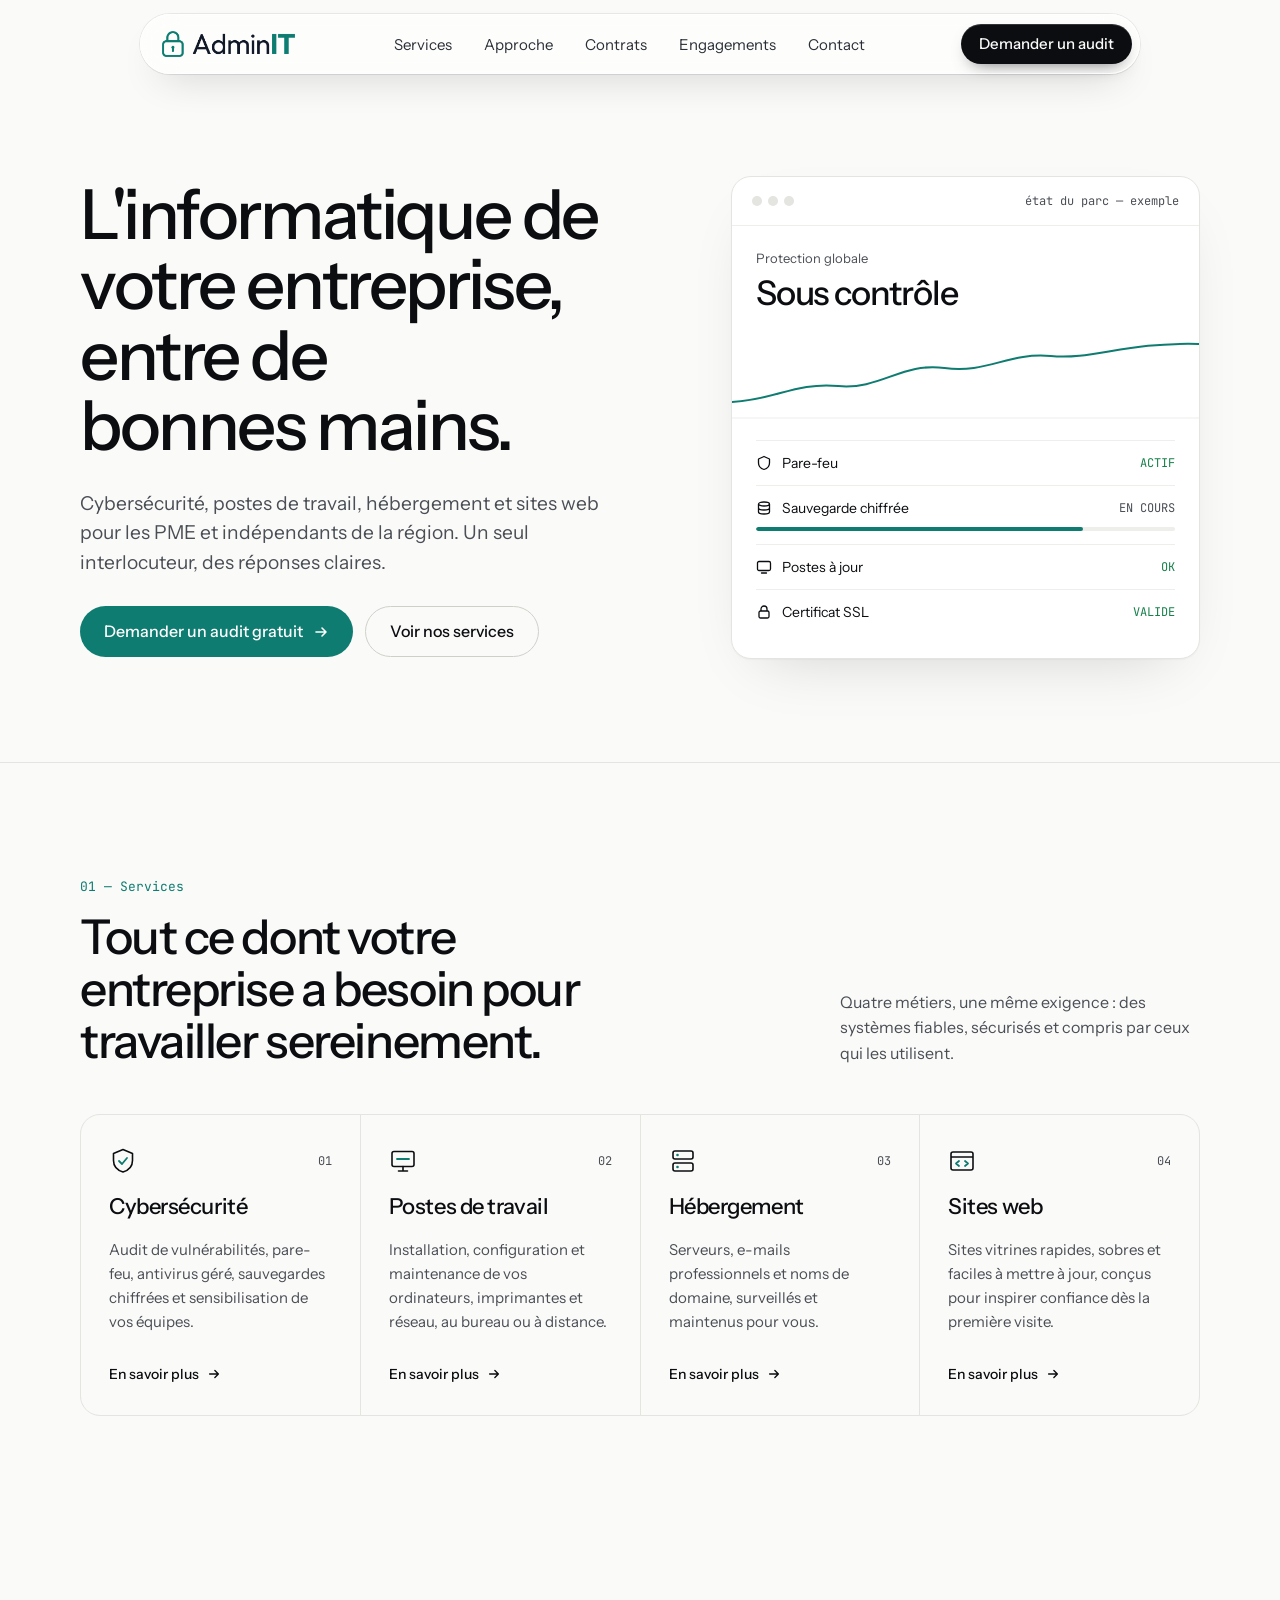
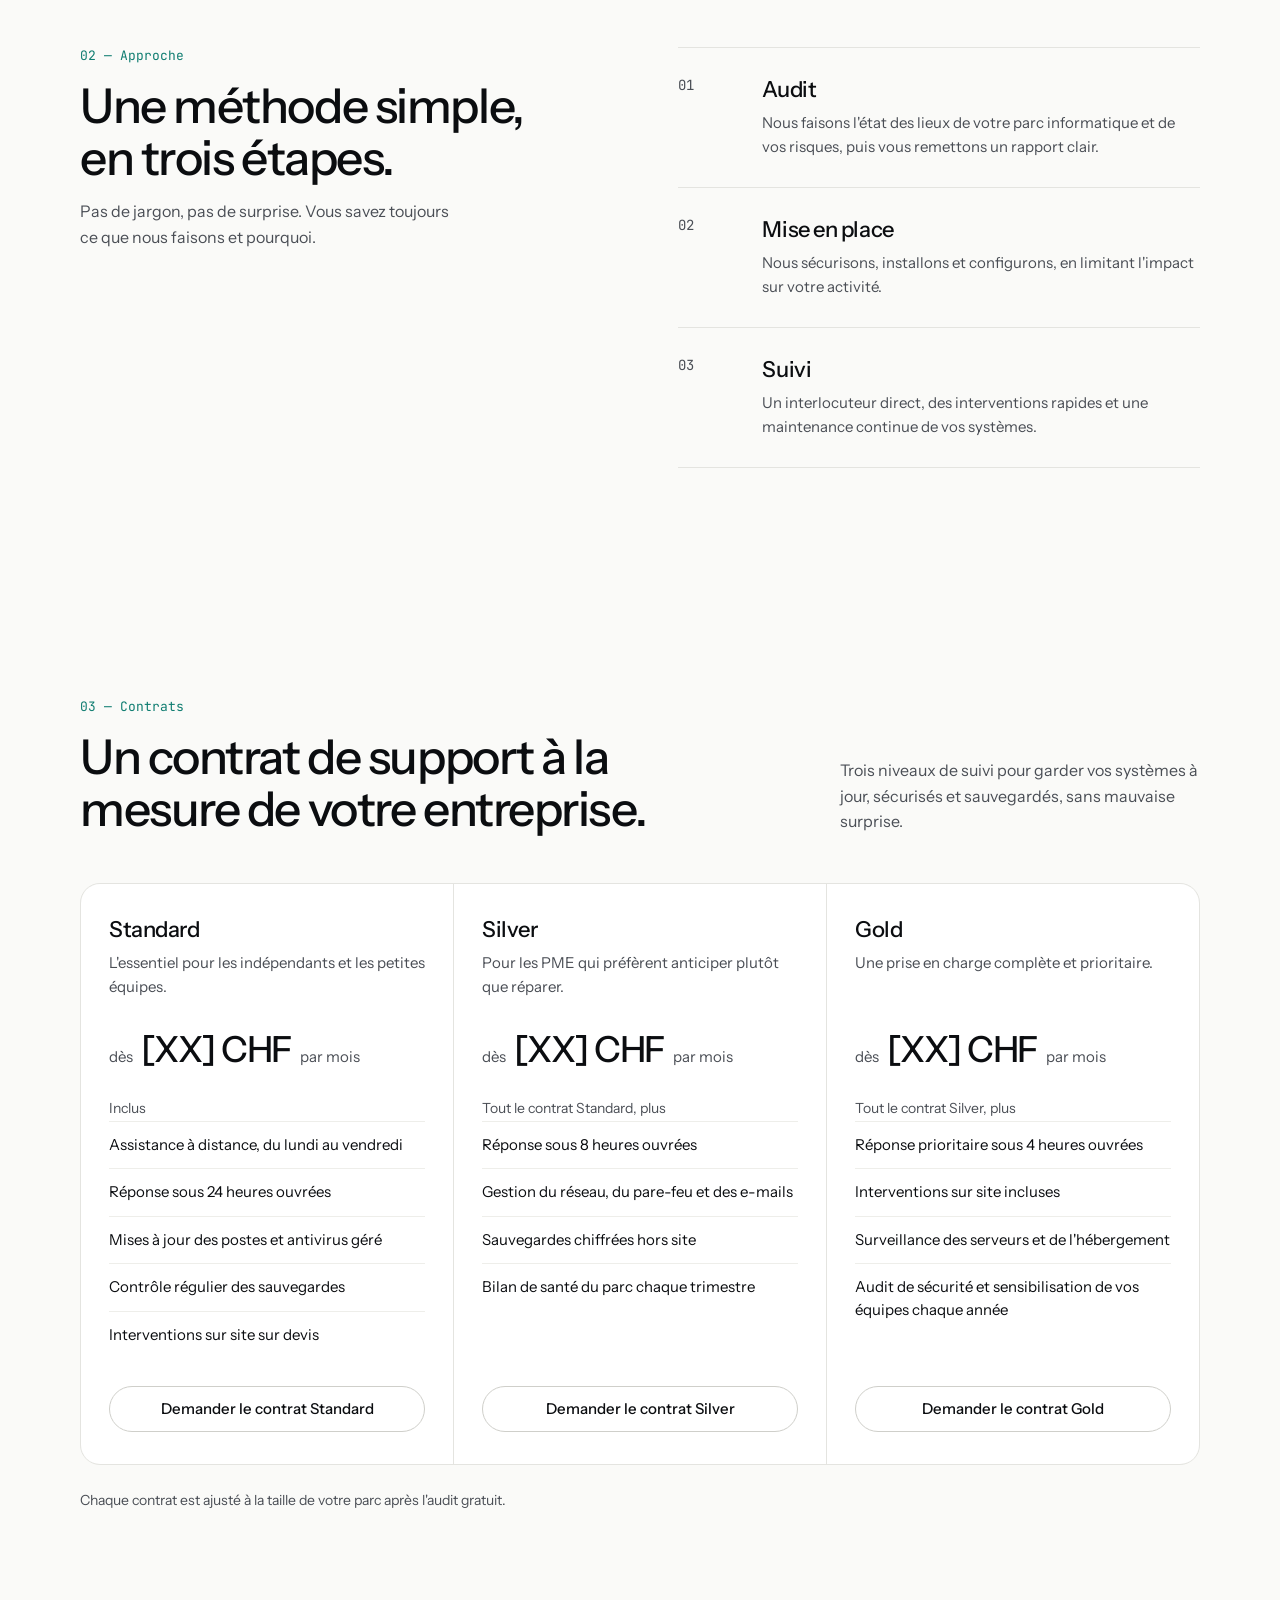
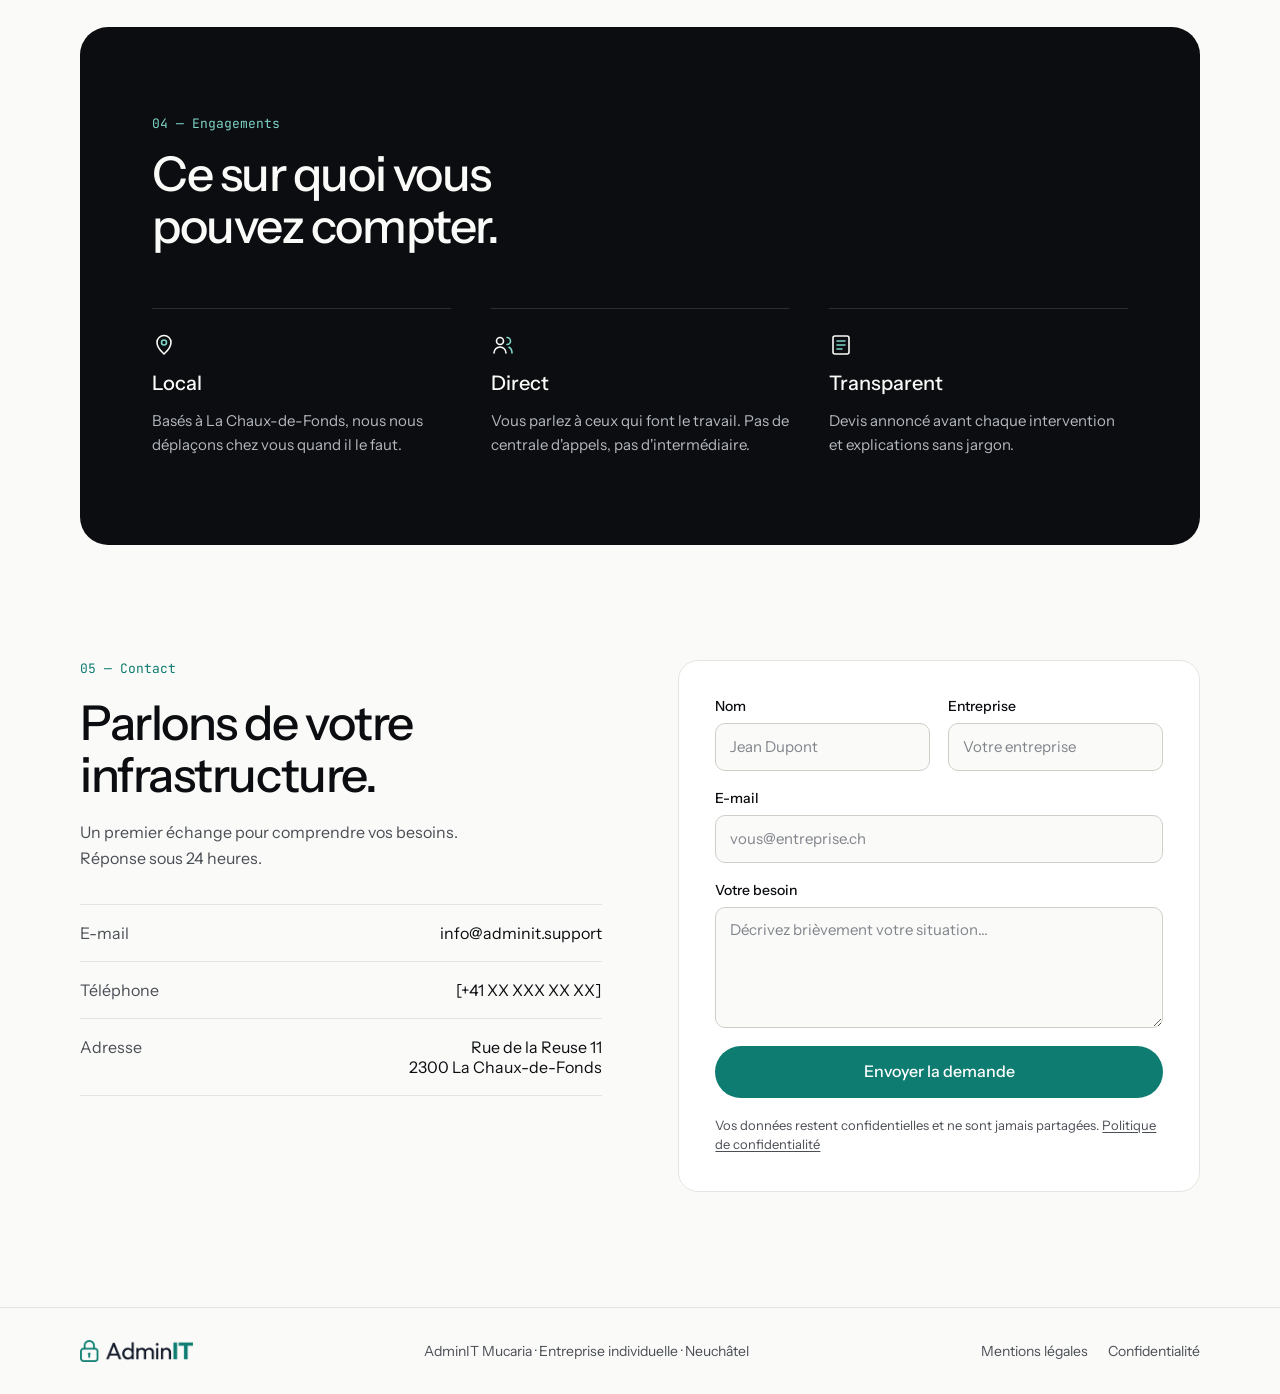
==== commit 2c968dcf: "modifiaction v3" ====
--- a/index.html
+++ b/index.html
@@ -1,27 +1,35 @@
 <!doctype html>
-<html lang="fr-CH" class="no-js">
+<html lang="fr">
 <head>
 <meta charset="utf-8">
 <meta name="viewport" content="width=device-width, initial-scale=1">
-<title>AdminIT · Cybersécurité et support informatique · La Chaux-de-Fonds</title>
+<title>AdminIT — Cybersécurité et support informatique · La Chaux-de-Fonds</title>
 <meta name="description" content="Cybersécurité, postes de travail, hébergement et sites web pour les PME et indépendants de la région neuchâteloise. Un seul interlocuteur, des réponses claires.">
 <link rel="canonical" href="https://adminit.support/">
 <meta name="theme-color" content="#FAFAF8">
+
 <meta property="og:type" content="website">
 <meta property="og:locale" content="fr_CH">
 <meta property="og:site_name" content="AdminIT">
-<meta property="og:title" content="AdminIT · Cybersécurité et support informatique">
-<meta property="og:description" content="L’informatique de votre entreprise, entre de bonnes mains. Basés à La Chaux-de-Fonds.">
+<meta property="og:title" content="AdminIT — Cybersécurité et support informatique">
+<meta property="og:description" content="Cybersécurité, postes de travail, hébergement et sites web pour les PME et indépendants de la région neuchâteloise. Un seul interlocuteur, des réponses claires.">
 <meta property="og:url" content="https://adminit.support/">
 <meta property="og:image" content="https://adminit.support/assets/og-image.png">
 <meta property="og:image:width" content="1200">
 <meta property="og:image:height" content="630">
+<meta property="og:image:alt" content="Logo AdminIT — Cybersécurité · Support informatique">
 <meta name="twitter:card" content="summary_large_image">
-<link rel="icon" href="assets/favicon.png" type="image/png">
+
+<link rel="icon" type="image/png" href="assets/favicon.png">
 <link rel="apple-touch-icon" href="assets/apple-touch-icon.png">
-<script>document.documentElement.className = "js";</script>
+
+<link rel="preconnect" href="https://fonts.googleapis.com">
+<link rel="preconnect" href="https://fonts.gstatic.com" crossorigin>
+<link rel="stylesheet" href="https://fonts.googleapis.com/css2?family=Instrument+Sans:wght@400;500;600&amp;family=JetBrains+Mono:wght@400;500&amp;display=swap">
 <link rel="stylesheet" href="styles.css">
+<script>document.documentElement.classList.add('js')</script>
 <script src="script.js" defer></script>
+
 <script type="application/ld+json">
 {
   "@context": "https://schema.org",
@@ -33,213 +41,355 @@
   "logo": "https://adminit.support/assets/logo-adminit.png",
   "image": "https://adminit.support/assets/og-image.png",
   "email": "info@adminit.support",
-  "address": { "@type": "PostalAddress", "streetAddress": "Rue de la Reuse 11", "postalCode": "2300", "addressLocality": "La Chaux-de-Fonds", "addressRegion": "NE", "addressCountry": "CH" },
+  "telephone": "[+41 XX XXX XX XX]",
+  "address": {
+    "@type": "PostalAddress",
+    "streetAddress": "Rue de la Reuse 11",
+    "postalCode": "2300",
+    "addressLocality": "La Chaux-de-Fonds",
+    "addressRegion": "NE",
+    "addressCountry": "CH"
+  },
   "areaServed": "Canton de Neuchâtel"
 }
 </script>
 </head>
 <body>
-<svg width="0" height="0" style="position:absolute" aria-hidden="true"><symbol id="logo" viewBox="148 212 810 165"><path d="M182.5 276 V259 A33.5 33.5 0 0 1 249.5 259 V276" fill="none" stroke="#0E7C70" stroke-width="13" stroke-linecap="round"/><rect x="158.2" y="277.2" width="117.5" height="89.5" rx="17" fill="none" stroke="#0E7C70" stroke-width="12.5"/><circle cx="216" cy="315" r="9" fill="#0E7C70"/><rect x="211" y="315" width="10" height="29" rx="5" fill="#0E7C70"/><g fill="#111827" fill-rule="evenodd"><path d="M337.2 352.8C337.1 352.7 337 352.3 337 352C337 351.5 337.1 351.3 337.5 351C337.9 350.7 338 350.5 338 350C338 349.5 338.1 349.3 338.5 349C339 348.7 339 348.6 339 347.6C339 346.5 339 346.5 339.7 345.9C339.9 345.7 340 345.4 340 345C340 344.5 340.1 344.3 340.5 344C341 343.7 341 343.6 341 342.6C341 341.7 341.1 341.6 341.5 341.2C341.9 340.8 342 340.6 342 340C342 339.5 342.1 339.3 342.5 339C342.9 338.7 343 338.5 343 338C343 337.5 343.1 337.3 343.5 337C344 336.7 344 336.6 344 335.5C344 334.4 344 334.3 344.5 334C344.9 333.7 345 333.5 345 333C345 332.5 345.1 332.3 345.5 332C346 331.7 346 331.6 346 330.6C346 329.8 346.1 329.4 346.3 329.3C346.9 328.7 347 328.6 347 328C347 327.5 347.1 327.3 347.5 327C348 326.7 348 326.6 348 325.6C348 324.8 348.1 324.6 348.5 324.1C348.9 323.8 349 323.5 349 323C349 322.5 349.1 322.3 349.5 322C349.9 321.7 350 321.5 350 321C350 320.5 350.1 320.3 350.5 320C351 319.7 351 319.6 351 318.5C351 317.4 351 317.3 351.5 317C351.9 316.7 352 316.5 352 316C352 315.5 352.1 315.3 352.5 315C353 314.7 353 314.6 353 313.6C353 312.5 353 312.5 353.7 311.9C353.9 311.7 354 311.4 354 311C354 310.5 354.1 310.3 354.5 310C355 309.7 355 309.6 355 308.6C355 307.8 355.1 307.6 355.5 307.1C355.9 306.8 356 306.5 356 306C356 305.5 356.1 305.3 356.5 305C356.9 304.7 357 304.5 357 304C357 303.5 357.1 303.3 357.5 303C358 302.7 358 302.6 358 301.5C358 300.4 358 300.3 358.5 300C358.9 299.7 359 299.5 359 299C359 298.5 359.1 298.3 359.5 298C360 297.7 360 297.6 360 296.5C360 295.4 360 295.3 360.5 295C360.9 294.7 361 294.5 361 294C361 293.5 361.1 293.3 361.5 293C362 292.7 362 292.6 362 291.6C362 290.5 362 290.5 362.7 289.9C362.9 289.7 363 289.4 363 289C363 288.5 363.1 288.3 363.5 288C364 287.7 364 287.6 364 286.6C364 285.7 364.1 285.6 364.5 285.2C364.9 284.8 365 284.6 365 284.1C365 283.5 365.1 283.3 365.5 283C365.9 282.7 366 282.5 366 282C366 281.5 366.1 281.3 366.5 281C367 280.7 367 280.6 367 279.5C367 278.4 367 278.3 367.5 278C367.9 277.7 368 277.5 368 277C368 276.5 368.1 276.3 368.5 276C369 275.7 369 275.6 369 274.6C369 273.5 369 273.5 369.7 272.9C369.9 272.7 370 272.4 370 272C370 271.5 370.1 271.3 370.5 271C371 270.7 371 270.6 371 269.6C371 268.7 371.1 268.6 371.5 268.2C371.9 267.8 372 267.6 372 267C372 266.5 372.1 266.3 372.5 266C372.9 265.7 373 265.5 373 265C373 264.5 373.1 264.3 373.5 264C374 263.7 374 263.6 374 262.5C374 261.4 374 261.3 374.5 261C374.9 260.7 375 260.5 375 260C375 259.5 375.1 259.3 375.5 259C376 258.7 376 258.6 376 257.6C376 256.5 376 256.5 376.7 255.9C376.9 255.7 377 255.4 377 255C377 254.5 377.1 254.3 377.5 254C378 253.7 378 253.6 378 252.7C378 251.8 378.1 251.6 378.5 251.1C378.9 250.8 379 250.5 379 250C379 249.5 379.1 249.3 379.5 249C379.9 248.7 380 248.5 380 248C380 247.5 380.1 247.3 380.5 247C381 246.7 381 246.6 381 245.5C381 244.4 381 244.3 381.5 244C381.9 243.7 382 243.5 382 243C382 242.5 382.1 242.3 382.5 242C383 241.7 383 241.6 383 240.6C383 239.5 383 239.5 383.7 238.9C383.9 238.8 384 238.4 384 238.1C384 237.6 384.1 237.3 384.7 236.7L385.5 236L390.5 236C394.2 236 395.6 236.1 395.8 236.2C395.9 236.3 396 236.7 396 237C396 237.5 396.1 237.7 396.5 238C397 238.3 397 238.4 397 239.5C397 240.6 397 240.7 397.5 241C397.9 241.3 398 241.5 398 242C398 242.5 398.1 242.7 398.5 243C399 243.3 399 243.4 399 244.5C399 245.6 399 245.7 399.5 246C399.9 246.3 400 246.5 400 247C400 247.5 400.1 247.7 400.5 248C400.9 248.3 401 248.5 401 249C401 249.6 401.1 249.8 401.5 250.2C401.9 250.6 402 250.7 402 251.6C402 252.6 402 252.7 402.5 253C402.9 253.3 403 253.5 403 254C403 254.5 403.1 254.8 403.5 255.1C403.9 255.5 404 255.7 404 256.6C404 257.6 404 257.7 404.5 258C404.9 258.3 405 258.5 405 259C405 259.6 405.1 259.7 405.7 260.3C405.9 260.4 406 260.8 406 261.6C406 262.6 406 262.7 406.5 263C406.9 263.3 407 263.5 407 264C407 264.5 407.1 264.7 407.5 265C408 265.3 408 265.4 408 266.5C408 267.6 408 267.7 408.5 268C408.9 268.3 409 268.5 409 269C409 269.5 409.1 269.7 409.5 270C410 270.3 410 270.4 410 271.5C410 272.6 410 272.7 410.5 273C410.9 273.3 411 273.5 411 274C411 274.5 411.1 274.7 411.5 275C411.9 275.3 412 275.5 412 276C412 276.5 412.1 276.8 412.5 277.1C412.9 277.6 413 277.8 413 278.6C413 279.6 413 279.7 413.5 280C413.9 280.3 414 280.5 414 281C414 281.6 414.1 281.7 414.7 282.3C414.9 282.4 415 282.8 415 283.6C415 284.6 415 284.7 415.5 285C415.9 285.3 416 285.5 416 286C416 286.5 416.1 286.7 416.5 287.1C417 287.5 417 287.6 417 288.6C417 289.6 417 289.7 417.5 290C417.9 290.3 418 290.5 418 291C418 291.5 418.1 291.7 418.5 292C419 292.3 419 292.4 419 293.5C419 294.6 419 294.7 419.5 295C419.9 295.3 420 295.5 420 296C420 296.5 420.1 296.7 420.5 297C421 297.3 421 297.4 421 298.5C421 299.6 421 299.7 421.5 300C421.9 300.3 422 300.5 422 301C422 301.5 422.1 301.7 422.5 302C422.9 302.3 423 302.5 423 303C423 303.5 423.1 303.8 423.5 304.1C423.9 304.5 424 304.6 424 305.6C424 306.6 424 306.7 424.5 307C424.9 307.3 425 307.5 425 308C425 308.6 425.1 308.7 425.7 309.3C425.9 309.4 426 309.8 426 310.6C426 311.6 426 311.7 426.5 312C426.9 312.3 427 312.5 427 313C427 313.5 427.1 313.7 427.5 314C428 314.3 428 314.4 428 315.5C428 316.6 428 316.7 428.5 317C428.9 317.3 429 317.5 429 318C429 318.5 429.1 318.7 429.5 319C430 319.3 430 319.4 430 320.5C430 321.6 430 321.7 430.5 322C430.9 322.3 431 322.5 431 323C431 323.5 431.1 323.7 431.5 324C431.9 324.3 432 324.5 432 325C432 325.6 432.1 325.8 432.5 326.2C432.9 326.6 433 326.7 433 327.6C433 328.6 433 328.7 433.5 329C433.9 329.3 434 329.5 434 330C434 330.6 434.1 330.7 434.7 331.3C434.9 331.4 435 331.8 435 332.6C435 333.6 435 333.7 435.5 334C435.9 334.3 436 334.5 436 335C436 335.6 436.1 335.7 436.7 336.3C436.9 336.4 437 336.8 437 337.6C437 338.6 437 338.7 437.5 339C437.9 339.3 438 339.5 438 340C438 340.5 438.1 340.7 438.5 341C439 341.3 439 341.4 439 342.5C439 343.6 439 343.7 439.5 344C439.9 344.3 440 344.5 440 345C440 345.5 440.1 345.7 440.5 346C441 346.3 441 346.4 441 347.5C441 348.6 441 348.7 441.5 349C441.9 349.3 442 349.5 442 350C442 350.5 442.1 350.7 442.5 351C442.9 351.3 443 351.5 443 352C443 352.3 442.9 352.7 442.8 352.8C442.6 352.9 440.7 353 435 353L427.3 353L427.1 352.5C426.9 352.3 426.6 351.9 426.4 351.8C426.1 351.5 426 351.3 426 350.4C426 349.4 426 349.3 425.5 349C425.1 348.7 425 348.5 425 348C425 347.5 424.9 347.2 424.5 346.9C424.1 346.4 424 346.2 424 345.4C424 344.4 424 344.3 423.5 344C423.1 343.7 423 343.5 423 343C423 342.4 422.9 342.2 422.5 341.8C422.1 341.4 422 341.3 422 340.4C422 339.4 422 339.3 421.5 339C421.1 338.7 421 338.5 421 338C421 337.4 420.9 337.2 420.5 336.8C420.1 336.4 420 336.3 420 335.4C420 334.4 420 334.3 419.5 334C419.1 333.7 419 333.5 419 332.9C419 332.4 418.9 332.2 418.5 331.8C418.1 331.4 418 331.3 418 330.4C418 329.4 418 329.3 417.5 329C417.1 328.7 417 328.5 417 328.1C417 327.6 416.9 327.3 416.3 326.7L415.5 326L389.9 326C367.7 326 364.3 326 364.1 326.2C363.7 326.7 363.5 326.9 363.3 327.1C363.1 327.2 363 327.6 363 327.9C363 328.4 362.9 328.6 362.3 329.1C362.1 329.3 362 329.6 362 330C362 330.5 361.9 330.7 361.5 331C361 331.3 361 331.4 361 332.4C361 333.5 361 333.5 360.3 334.1C360.1 334.3 360 334.6 360 335C360 335.5 359.9 335.7 359.5 336C359 336.3 359 336.4 359 337.4C359 338.5 359 338.5 358.3 339.1C358.1 339.3 358 339.6 358 340C358 340.5 357.9 340.7 357.5 341C357 341.3 357 341.4 357 342.4C357 343.2 356.9 343.4 356.5 343.9C356.1 344.2 356 344.5 356 345C356 345.5 355.9 345.7 355.5 346C355 346.3 355 346.4 355 347.4C355 348.4 354.9 348.5 354.5 348.9C354.1 349.2 354 349.5 354 350C354 350.5 353.9 350.7 353.5 351C353.1 351.3 353 351.5 353 352C353 352.3 352.9 352.7 352.8 352.8C352.5 353.1 337.5 353.1 337.2 352.8ZM410.8 312.9C410.9 312.9 411 312.5 411 312.1C411 311.5 410.9 311.3 410.5 311C410.1 310.7 410 310.5 410 310C410 309.5 409.9 309.3 409.5 309C409 308.7 409 308.6 409 307.5C409 306.4 409 306.3 408.5 306C408.1 305.7 408 305.5 408 305C408 304.5 407.9 304.3 407.5 304C407 303.7 407 303.6 407 302.5C407 301.4 407 301.3 406.5 301C406.1 300.7 406 300.5 406 300C406 299.5 405.9 299.3 405.5 299C405 298.7 405 298.6 405 297.5C405 296.4 405 296.3 404.5 296C404.1 295.7 404 295.5 404 295C404 294.5 403.9 294.3 403.5 293.9C403 293.5 403 293.4 403 292.4C403 291.4 403 291.3 402.5 291C402.1 290.7 402 290.5 402 290C402 289.6 401.9 289.3 401.7 289.1C401 288.5 401 288.5 401 287.4C401 286.4 401 286.3 400.5 286C400.1 285.7 400 285.5 400 285C400 284.6 399.9 284.3 399.7 284.1C399 283.5 399 283.5 399 282.4C399 281.4 399 281.3 398.5 281C398.1 280.7 398 280.5 398 280C398 279.6 397.9 279.3 397.7 279.1C397 278.5 397 278.5 397 277.4C397 276.4 397 276.3 396.5 276C396.1 275.7 396 275.5 396 275C396 274.6 395.9 274.3 395.7 274.1C395 273.5 395 273.5 395 272.4C395 271.4 395 271.3 394.5 271C394.1 270.7 394 270.5 394 270C394 269.6 393.9 269.3 393.7 269.1C393 268.5 393 268.5 393 267.4C393 266.4 393 266.3 392.5 266C392.1 265.7 392 265.5 392 265C392 264.5 391.9 264.2 391.5 263.9C391.1 263.5 391 263.4 391 262.4C391 261.2 390.8 261 390 261C389.1 261 389 261.2 389 262.5C389 263.6 389 263.7 388.5 264C388.1 264.3 388 264.5 388 265C388 265.5 387.9 265.7 387.5 266C387 266.3 387 266.4 387 267.5C387 268.6 387 268.7 386.5 269C386.1 269.3 386 269.5 386 270C386 270.5 385.9 270.7 385.5 271C385 271.3 385 271.4 385 272.5C385 273.6 385 273.7 384.5 274C384.1 274.3 384 274.5 384 275C384 275.5 383.9 275.7 383.5 276C383 276.3 383 276.4 383 277.5C383 278.6 383 278.7 382.5 279C382.1 279.3 382 279.5 382 280C382 280.5 381.9 280.7 381.5 281C381 281.3 381 281.4 381 282.5C381 283.6 381 283.7 380.5 284C380.1 284.3 380 284.5 380 285C380 285.5 379.9 285.7 379.5 286C379 286.3 379 286.4 379 287.5C379 288.6 379 288.7 378.5 289C378.1 289.3 378 289.5 378 290C378 290.5 377.9 290.7 377.5 291C377 291.3 377 291.4 377 292.5C377 293.6 377 293.7 376.5 294C376.1 294.3 376 294.5 376 295C376 295.5 375.9 295.7 375.5 296C375 296.3 375 296.4 375 297.4C375 298.2 374.9 298.6 374.7 298.7C374.1 299.3 374 299.4 374 300C374 300.5 373.9 300.7 373.5 301C373 301.3 373 301.4 373 302.4C373 303.5 373 303.5 372.3 304.1C372.1 304.3 372 304.6 372 305C372 305.5 371.9 305.7 371.5 306C371 306.3 371 306.4 371 307.4C371 308.2 370.9 308.6 370.7 308.7C370.1 309.3 370 309.4 370 310C370 310.5 369.9 310.7 369.5 311C369.1 311.3 369 311.5 369 312.1C369 312.7 369.1 312.9 369.3 313C369.7 313.1 410.4 313.1 410.8 312.9Z"/><path d="M486.1 354.5L485.6 354L483.1 354L480.6 354L480.1 353.5C479.7 353 479.6 353 478.5 353C477.4 353 477.3 353 477 352.5C476.7 352.1 476.5 352 476 352C475.5 352 475.3 351.9 475 351.5C474.7 351.1 474.5 351 474 351C473.5 351 473.3 350.9 473 350.5C472.7 350.1 472.5 350 472 350C471.5 350 471.3 349.9 471 349.5C470.7 349.1 470.5 349 470.1 349C469.5 349 469.3 348.8 468 347.5C466.8 346.2 466.5 346 466 346C465.5 346 465.2 345.7 463.2 343.7C461.4 341.9 461 341.4 461 341C461 340.6 460.7 340.2 459.5 339C458.2 337.7 458 337.4 458 336.9C458 336.5 457.9 336.3 457.5 336C457.1 335.7 457 335.5 457 335C457 334.5 456.9 334.3 456.5 334C456.1 333.7 456 333.5 456 333C456 332.5 455.9 332.3 455.5 332C455.1 331.7 455 331.5 455 331C455 330.5 454.9 330.3 454.5 330C454 329.7 454 329.6 454 328.5C454 327.4 454 327.3 453.5 327C453 326.6 453 326.6 453 325C453 323.4 453 323.4 452.5 323L452 322.6L452 313.1C452 302.9 452 303.5 452.7 302.9C452.9 302.7 453 302.3 453 301.1C453 299.5 453 299.5 453.7 298.9C453.9 298.7 454 298.4 454 297.6C454 296.7 454.1 296.6 454.5 296.2C454.9 295.8 455 295.6 455 295.1C455 294.5 455.1 294.3 455.5 294C455.9 293.7 456 293.5 456 293C456 292.5 456.1 292.3 456.5 292C456.9 291.7 457 291.5 457 291.2C457 290.7 457.4 290.1 458.5 289.1C458.8 288.7 459 288.4 459 288C459 287.6 459.5 287 463.4 283.2C465.8 280.8 467.9 278.6 468.2 278.4C468.4 278.1 468.8 278 469.1 278C469.5 278 469.7 277.9 470 277.5C470.3 277.1 470.5 277 471 277C471.4 277 471.7 276.9 472.1 276.5C473.4 275.1 473.6 275 474.7 275C475.6 275 475.7 275 476 274.5C476.3 274.1 476.5 274 477 274C477.6 274 477.7 273.9 478.3 273.3C478.5 273.1 478.9 273 480.1 273C481.7 273 481.7 273 482.3 272.3C482.5 272 483.5 272 490.1 272L497.6 272L498 272.5C498.4 273 498.4 273 500 273C501.6 273 501.6 273 502 273.5C502.3 274 502.4 274 503.4 274C504.4 274 504.5 274.1 504.9 274.5C505.2 274.9 505.5 275 505.9 275C506.2 275 506.6 275.1 506.7 275.3C506.8 275.4 507 275.6 507.1 275.7C507.3 275.8 507.6 276.2 507.9 276.5C508.3 276.9 508.6 277 509 277C509.5 277 509.7 277.2 510.5 278C511.2 278.8 511.6 279 511.9 279C512.2 279 512.5 279.2 512.8 279.5C513 279.8 513.3 280 513.4 280C513.5 280 514.1 280.5 515.3 281.9C515.4 282 515.6 282.2 515.7 282.3C515.9 282.4 516 282.8 516 283.1C516 283.4 516.1 283.7 516.2 283.8C516.5 284.1 517.5 284.1 517.8 283.8C518 283.6 518 277.8 518 258.5C518 239.2 518 233.3 518.2 233.2C518.5 232.9 531.5 232.9 531.8 233.2C532.1 233.5 532.1 352.5 531.8 352.8C531.5 353.1 518.5 353.1 518.2 352.8C518.1 352.6 518 350.8 518 347.3L517.9 342.1L517.5 342C517.3 342 517.1 342.1 517 342.3C516.8 342.7 512 347.5 510.9 348.5C510.5 348.8 510.1 349 509.8 349C509.5 349 509.3 349.1 509 349.5C508.7 349.9 508.5 350 508 350C507.5 350 507.3 350.1 507 350.5C506.7 350.9 506.5 351 506 351C505.5 351 505.3 351.1 505 351.5C504.7 351.9 504.5 352 504 352C503.5 352 503.3 352.1 503 352.5C502.7 353 502.6 353 501.5 353C500.4 353 500.3 353 500 353.5L499.6 354L497.5 354L495.4 354L494.9 354.5L494.3 355L490.4 355L486.5 355L486.1 354.5ZM500 340.5C500.3 340 500.4 340 501.5 340C502.6 340 502.7 340 503 339.5C503.3 339.1 503.5 339 504 339C504.5 339 504.7 338.9 505 338.5C505.3 338.1 505.5 338 505.9 338C506.6 338 506.5 338 510.8 333.8C513.9 330.6 514 330.5 514 330.1C514 329.7 514.4 329.2 515.5 328.1C515.9 327.7 516 327.4 516 327C516 326.5 516.1 326.3 516.5 326C517 325.7 517 325.6 517 324.5C517 323.4 517 323.3 517.5 323L518 322.6L518 320.6C518 318.9 518 318.5 518.3 318.3C519 317.6 519 317.9 519 313L519 308.4L518.5 308C518 307.6 518 307.6 518 306C518 304.4 518 304.4 517.5 303.9C517.1 303.4 517 303.2 517 302.4C517 301.4 517 301.3 516.5 301C516.1 300.7 516 300.5 516 300C516 299.6 515.9 299.3 515.7 299.1C515.1 298.6 515 298.4 515 297.9C515 297.5 514.9 297.3 514.5 297C514.1 296.7 514 296.5 514 296.1C514 295.6 513.7 295.2 511.2 292.8C509.2 290.7 508.4 290 508.1 290C507.7 290 507.1 289.6 506.1 288.5C505.7 288.1 505.4 288 505 288C504.5 288 504.3 287.9 504 287.5C503.7 287.1 503.5 287 503 287C502.5 287 502.3 286.9 502 286.5C501.6 286 501.6 286 500 286C498.4 286 498.4 286 498 285.5L497.6 285L493 285L488.3 285L487.9 285.5C487.5 286 487.4 286 485.9 286C484.4 286 484.4 286 484 286.5C483.7 287 483.6 287 482.5 287C481.4 287 481.3 287 481 287.5C480.7 287.9 480.5 288 480 288C479.5 288 479.3 288.1 478.5 289C477.7 289.8 477.5 290 477 290C476.6 290 476.2 290.3 474.2 292.2C472.3 294.2 472 294.6 472 295C472 295.5 471.8 295.7 471 296.5C470.1 297.3 470 297.5 470 298C470 298.5 469.9 298.7 469.5 299C469.1 299.3 469 299.5 469 300C469 300.5 468.9 300.7 468.5 301C468 301.3 468 301.4 468 302.5C468 303.6 468 303.7 467.5 304L467 304.4L467 306.4C467 308.1 466.9 308.5 466.7 308.7C466 309.4 466 309.1 466 313.5L466 317.6L466.5 318C467 318.4 467 318.4 467 320C467 321.7 467 321.7 467.5 322.2C467.9 322.6 468 322.7 468 323.6C468 324.4 468.1 324.7 468.3 324.9C468.9 325.4 469 325.6 469 326.1C469 326.4 469.1 326.8 469.5 327.1C469.8 327.5 470 327.8 470 328.1C470 328.5 470.1 328.7 470.5 329C470.9 329.3 471 329.5 471 329.9C471 330.5 471.3 330.8 474.2 333.8C477.2 336.7 477.5 337 478.1 337C478.5 337 478.7 337.1 479 337.5C479.3 337.9 479.5 338 479.9 338C480.2 338 480.5 338.2 480.9 338.5C481.2 338.9 481.5 339 482 339C482.5 339 482.7 339.1 483 339.5C483.3 340 483.4 340 484.5 340C485.6 340 485.7 340 486 340.5L486.4 341L493 341L499.6 341L500 340.5Z"/><path d="M551.2 352.8C550.9 352.5 550.9 273.5 551.2 273.2C551.5 272.9 564.5 272.9 564.8 273.2C564.9 273.3 565 274.5 565 277.4C565 279.7 565 281.6 565.1 281.7C565.2 281.9 565.4 282 565.9 282C566.5 282 566.6 281.9 568.5 280C570.2 278.3 570.5 278 571 278C571.5 278 571.7 277.8 572.5 277C573.3 276.1 573.5 276 574 276C574.5 276 574.7 275.9 575 275.5C575.3 275.1 575.5 275 576 275C576.5 275 576.7 274.9 577 274.5C577.3 274.1 577.5 274 578 274C578.5 274 578.7 273.9 579 273.5C579.4 273 579.4 273 581 273C582.6 273 582.6 273 583 272.5L583.4 272L590.4 272C597.9 272 597.5 272 598.1 272.7C598.3 272.9 598.7 273 599.5 273C600.6 273 600.7 273 601 273.5C601.3 274 601.4 274 602.5 274C603.6 274 603.7 274 604 274.5C604.3 274.9 604.5 275 605 275C605.5 275 605.7 275.1 606 275.5C606.3 275.9 606.5 276 606.8 276C607.4 276 607.5 276.1 611.7 280.3C615.9 284.4 616 284.6 616 285.1C616 285.8 616.3 286 617 286C617.8 286 618 285.8 618 285C618 284.5 618.3 284.2 621.3 281.2C623.1 279.4 624.7 277.8 624.9 277.7C625 277.6 625.2 277.4 625.3 277.3C625.4 277.1 625.8 277 626.1 277C626.5 277 626.7 276.9 627 276.5C627.3 276.1 627.5 276 628 276C628.5 276 628.7 275.9 629 275.5C629.3 275.1 629.5 275 630 275C630.5 275 630.7 274.9 631 274.5C631.3 274.1 631.5 274 632 274C632.5 274 632.7 273.9 633 273.5C633.4 273 633.4 273 635 273C636.6 273 636.6 273 637 272.5L637.4 272L644.5 272L651.6 272L652 272.5C652.4 273 652.4 273 653.9 273C655.4 273 655.5 273 655.9 273.5C656.2 273.9 656.5 274 657 274C657.5 274 657.7 274.1 658 274.5C658.3 274.9 658.5 275 659 275C659.5 275 659.7 275.1 660 275.5C660.3 275.9 660.5 276 661 276C661.5 276 661.7 276.1 662.5 277C663.3 277.8 663.5 278 664 278C664.4 278 664.8 278.3 666.7 280.3C668.7 282.2 669 282.6 669 283C669 283.4 669.2 283.7 670 284.5C670.9 285.3 671 285.5 671 286C671 286.5 671.1 286.7 671.5 287C671.9 287.3 672 287.5 672 288C672 288.5 672.1 288.7 672.5 289C673 289.3 673 289.4 673 290.5C673 291.6 673 291.7 673.5 292L674 292.4L674 294.5L674 296.6L674.5 297L675 297.4L675 325C675 346.2 675 352.6 674.8 352.8C674.6 353 660.4 353.1 660.3 352.9C660.2 352.8 660.2 340.5 660.1 325.6L660.1 298.5L659.5 298C659 297.5 659 297.4 659 296.5C659 295.5 659 295.4 658.5 294.9C657.4 293.9 657 293.3 657 292.9C657 292.6 656.4 291.9 654.8 290.2C652.7 288.2 652.5 288 651.9 288C651.5 288 651.3 287.9 651 287.5C650.7 287.1 650.5 287 650 287C649.5 287 649.3 286.9 649 286.5C648.7 286 648.6 286 647.5 286C646.4 286 646.3 286 646 285.5L645.6 285L640.9 285L636.2 285L635.8 285.5C635.4 286 635.3 286 633.9 286C632.4 286 632.4 286 632 286.5C631.7 286.9 631.5 287 631 287C630.5 287 630.3 287.1 630 287.5C629.7 287.9 629.5 288 629.1 288C628.5 288 628.2 288.3 625.8 290.8C623.3 293.2 623 293.6 623 294.1C623 294.5 622.9 294.7 622.5 295C622.1 295.3 622 295.5 622 296C622 296.5 621.9 296.7 621.5 297C621 297.4 621 297.4 621 298.9C621 300.4 621 300.5 620.5 300.9L620 301.3L620 327C620 346.7 620 352.6 619.8 352.8C619.6 352.9 617.9 353 613 353C608.1 353 606.4 352.9 606.2 352.8C606 352.6 606 346.7 606 326.9L606 301.2L605.5 300.8C605 300.4 605 300.3 605 298.9C605 297.4 605 297.4 604.5 297C604.1 296.7 604 296.5 604 296C604 295.4 603.9 295.3 603.3 294.7C603.1 294.6 603 294.3 603 294C603 293.6 602.6 293.1 600.2 290.8C597.8 288.3 597.5 288 596.9 288C596.5 288 596.3 287.9 596 287.5C595.7 287.1 595.5 287 595 287C594.5 287 594.3 286.9 594 286.5C593.7 286 593.6 286 592.6 286C591.5 286 591.5 286 590.9 285.3C590.7 285 590 285 586 285L581.3 285L580.9 285.5C580.5 286 580.4 286 578.9 286C577.4 286 577.4 286 577 286.5C576.7 286.9 576.5 287 576 287C575.5 287 575.3 287.1 574.5 288C573.7 288.8 573.5 289 573 289C572.6 289 572.2 289.3 570.7 290.7C569.2 292.3 569 292.6 569 293.1C569 293.5 568.9 293.7 568.5 294C568.1 294.3 568 294.5 568 294.9C568 295.2 567.8 295.5 567.5 295.9C567.1 296.2 567 296.5 567 297C567 297.5 566.9 297.7 566.5 298L566 298.3L566 300.9L565.9 303.5L565.5 303.9L565 304.3L565 327.9L565 351.6L565.5 352C566 352.4 566 352.5 565.9 352.7C565.6 353 564.8 353 558.5 353C553.2 353 551.4 352.9 551.2 352.8Z"/><path d="M692.2 352.8C691.9 352.5 691.9 273.5 692.2 273.2C692.5 272.9 706.5 272.9 706.8 273.2C707.1 273.5 707.1 352.5 706.8 352.8C706.5 353.1 692.5 353.1 692.2 352.8ZM696 255.5C695.7 255.1 695.5 255 695.1 255C694.5 255 694.3 254.8 693.2 253.7C690.9 251.3 691 251.5 691 249.8C691 248.4 691 248.3 690.5 248C690.1 247.7 690 247.5 690 247C690 246.5 690.1 246.3 690.5 246C691 245.7 691 245.6 691 244.1L691 242.5L692.7 240.7C694.3 239.2 694.5 239 695.1 239C695.5 239 695.7 238.9 696 238.5L696.4 238L699.9 238C702.9 238 703.5 238 703.7 238.3C703.8 238.4 704 238.6 704.1 238.7C704.3 238.8 705.2 239.7 706.2 240.7L708 242.5L708 243.6C708 244.6 708 244.7 708.5 245C709 245.3 709 245.4 709 246.9C709 248.5 709 248.5 708.5 248.9C708 249.3 708 249.5 708 250.4L708 251.5L706.3 253.3C704.7 254.8 704.5 255 703.9 255C703.5 255 703.3 255.1 703 255.5L702.6 256L699.5 256L696.4 256L696 255.5Z"/><path d="M726.2 352.8C725.9 352.5 725.9 273.5 726.2 273.2C726.5 272.9 739.5 272.9 739.8 273.2C739.9 273.4 740 275 740 278.2L740.1 282.9L740.8 283L741.5 283L744.1 280.4C745.6 279 746.9 277.6 747.2 277.4C747.4 277.1 747.8 277 748.1 277C748.5 277 748.7 276.9 749 276.5C749.3 276.1 749.5 276 750 276C750.5 276 750.7 275.9 751 275.5C751.3 275.1 751.5 275 752 275C752.5 275 752.7 274.9 753 274.5C753.3 274.1 753.5 274 754 274C754.5 274 754.7 273.9 755 273.5C755.4 273 755.4 273 757 273C758.6 273 758.6 273 759 272.5L759.4 272L766.4 272C773.9 272 773.5 272 774.1 272.7C774.3 272.9 774.7 273 775.5 273C776.6 273 776.7 273 777 273.5C777.3 274 777.4 274 778.3 274C779.4 274 779.6 274.1 780.9 275.5C781.3 275.9 781.6 276 782 276C782.5 276 782.7 276.2 783.5 277C784.3 277.8 784.5 278 785 278C785.5 278 785.8 278.3 788.3 280.8C790.6 283.1 791 283.6 791 284C791 284.4 791.2 284.7 792 285.5C792.9 286.3 793 286.5 793 287C793 287.5 793.1 287.7 793.5 288C793.9 288.3 794 288.5 794 289C794 289.5 794.1 289.7 794.5 290C794.9 290.3 795 290.5 795 291C795 291.6 795.1 291.8 795.5 292.2C796 292.6 796 292.7 796 294.1C796 295.6 796 295.6 796.5 296L797 296.4L797 324.5C797 346.1 797 352.6 796.8 352.8C796.6 352.9 794.9 353 790 353C785.1 353 783.4 352.9 783.2 352.8C783 352.6 783 346.7 783 327L783 301.4L782.5 301C782 300.7 782 300.6 782 299.5C782 298.4 782 298.3 781.3 297.7C781.1 297.6 781 297.2 781 296.9C781 296.6 780.9 296.2 780.5 295.9C780.2 295.5 780 295.2 780 294.9C780 294.6 779.8 294.2 779.5 293.9C778.1 292.6 778 292.4 778 291.9C778 291.3 776.7 290 776.1 290C775.8 290 775.5 289.8 775.2 289.5C775 289.2 774.7 289 774.6 289C774.5 289 774 288.6 773.5 288C772.7 287.1 772.5 287 772 287C771.5 287 771.3 286.9 771 286.5C770.6 286 770.6 286 769.1 286C767.5 286 767.5 286 766.9 285.3C766.7 285 766 285 762 285L757.3 285L756.8 285.5C756.4 286 756.3 286 754.9 286C753.4 286 753.4 286 753 286.5C752.7 286.9 752.5 287 752 287C751.5 287 751.3 287.1 751 287.5C750.8 287.8 750.5 288 750.4 288C750.3 288 750 288.2 749.8 288.5C749.5 288.8 749.2 289 748.9 289C748.6 289 748 289.5 746.2 291.2C744.4 293.1 744 293.6 744 294C744 294.4 743.8 294.7 743 295.5L742 296.5L742 297.6C742 298.6 742 298.7 741.5 299C741 299.4 741 299.4 741 301C741 302.6 741 302.6 740.5 303L740 303.4L740 328C740 346.9 740 352.6 739.8 352.8C739.6 352.9 737.9 353 733 353C728.1 353 726.4 352.9 726.2 352.8Z"/></g><g fill="#0E7C70" fill-rule="evenodd"><path d="M815.2 353.1L814.8 352.8L814.8 293.5C814.8 235 814.8 234.2 815.2 234C815.4 233.9 819.7 233.8 828 233.8C840 233.8 840.6 233.8 840.9 234.1C841.1 234.4 841.2 238.8 841.2 293.6C841.2 352.4 841.2 352.7 840.8 353C840.5 353.3 840.3 353.3 828 353.3C817 353.3 815.5 353.3 815.2 353.1Z"/><path d="M890.2 353.1C890.1 353 889.9 352.9 889.8 352.8C889.7 352.7 889.7 331.2 889.7 305L889.7 257.4L889.3 257.1C889 256.9 887.9 256.8 870.8 256.8C859.6 256.8 852.5 256.8 852.3 256.7C852.1 256.5 852.1 255.1 852 245.4C852 237.2 852 234.2 852.2 234.1C852.5 233.7 952.7 233.7 953.3 234L953.7 234.2L953.7 245.3C953.7 252.5 953.6 256.5 953.5 256.6C953.4 256.7 947 256.8 934.9 256.8C916.9 256.9 916.5 256.9 916.2 257.2C916 257.5 916 264.2 916 305.2C916 350.1 916 352.9 915.7 353.1C915.3 353.4 890.8 353.4 890.2 353.1Z"/></g></symbol><symbol id="logo-w" viewBox="148 212 810 165"><path d="M182.5 276 V259 A33.5 33.5 0 0 1 249.5 259 V276" fill="none" stroke="#5FD4C2" stroke-width="13" stroke-linecap="round"/><rect x="158.2" y="277.2" width="117.5" height="89.5" rx="17" fill="none" stroke="#5FD4C2" stroke-width="12.5"/><circle cx="216" cy="315" r="9" fill="#5FD4C2"/><rect x="211" y="315" width="10" height="29" rx="5" fill="#5FD4C2"/><g fill="#FFFFFF" fill-rule="evenodd"><path d="M337.2 352.8C337.1 352.7 337 352.3 337 352C337 351.5 337.1 351.3 337.5 351C337.9 350.7 338 350.5 338 350C338 349.5 338.1 349.3 338.5 349C339 348.7 339 348.6 339 347.6C339 346.5 339 346.5 339.7 345.9C339.9 345.7 340 345.4 340 345C340 344.5 340.1 344.3 340.5 344C341 343.7 341 343.6 341 342.6C341 341.7 341.1 341.6 341.5 341.2C341.9 340.8 342 340.6 342 340C342 339.5 342.1 339.3 342.5 339C342.9 338.7 343 338.5 343 338C343 337.5 343.1 337.3 343.5 337C344 336.7 344 336.6 344 335.5C344 334.4 344 334.3 344.5 334C344.9 333.7 345 333.5 345 333C345 332.5 345.1 332.3 345.5 332C346 331.7 346 331.6 346 330.6C346 329.8 346.1 329.4 346.3 329.3C346.9 328.7 347 328.6 347 328C347 327.5 347.1 327.3 347.5 327C348 326.7 348 326.6 348 325.6C348 324.8 348.1 324.6 348.5 324.1C348.9 323.8 349 323.5 349 323C349 322.5 349.1 322.3 349.5 322C349.9 321.7 350 321.5 350 321C350 320.5 350.1 320.3 350.5 320C351 319.7 351 319.6 351 318.5C351 317.4 351 317.3 351.5 317C351.9 316.7 352 316.5 352 316C352 315.5 352.1 315.3 352.5 315C353 314.7 353 314.6 353 313.6C353 312.5 353 312.5 353.7 311.9C353.9 311.7 354 311.4 354 311C354 310.5 354.1 310.3 354.5 310C355 309.7 355 309.6 355 308.6C355 307.8 355.1 307.6 355.5 307.1C355.9 306.8 356 306.5 356 306C356 305.5 356.1 305.3 356.5 305C356.9 304.7 357 304.5 357 304C357 303.5 357.1 303.3 357.5 303C358 302.7 358 302.6 358 301.5C358 300.4 358 300.3 358.5 300C358.9 299.7 359 299.5 359 299C359 298.5 359.1 298.3 359.5 298C360 297.7 360 297.6 360 296.5C360 295.4 360 295.3 360.5 295C360.9 294.7 361 294.5 361 294C361 293.5 361.1 293.3 361.5 293C362 292.7 362 292.6 362 291.6C362 290.5 362 290.5 362.7 289.9C362.9 289.7 363 289.4 363 289C363 288.5 363.1 288.3 363.5 288C364 287.7 364 287.6 364 286.6C364 285.7 364.1 285.6 364.5 285.2C364.9 284.8 365 284.6 365 284.1C365 283.5 365.1 283.3 365.5 283C365.9 282.7 366 282.5 366 282C366 281.5 366.1 281.3 366.5 281C367 280.7 367 280.6 367 279.5C367 278.4 367 278.3 367.5 278C367.9 277.7 368 277.5 368 277C368 276.5 368.1 276.3 368.5 276C369 275.7 369 275.6 369 274.6C369 273.5 369 273.5 369.7 272.9C369.9 272.7 370 272.4 370 272C370 271.5 370.1 271.3 370.5 271C371 270.7 371 270.6 371 269.6C371 268.7 371.1 268.6 371.5 268.2C371.9 267.8 372 267.6 372 267C372 266.5 372.1 266.3 372.5 266C372.9 265.7 373 265.5 373 265C373 264.5 373.1 264.3 373.5 264C374 263.7 374 263.6 374 262.5C374 261.4 374 261.3 374.5 261C374.9 260.7 375 260.5 375 260C375 259.5 375.1 259.3 375.5 259C376 258.7 376 258.6 376 257.6C376 256.5 376 256.5 376.7 255.9C376.9 255.7 377 255.4 377 255C377 254.5 377.1 254.3 377.5 254C378 253.7 378 253.6 378 252.7C378 251.8 378.1 251.6 378.5 251.1C378.9 250.8 379 250.5 379 250C379 249.5 379.1 249.3 379.5 249C379.9 248.7 380 248.5 380 248C380 247.5 380.1 247.3 380.5 247C381 246.7 381 246.6 381 245.5C381 244.4 381 244.3 381.5 244C381.9 243.7 382 243.5 382 243C382 242.5 382.1 242.3 382.5 242C383 241.7 383 241.6 383 240.6C383 239.5 383 239.5 383.7 238.9C383.9 238.8 384 238.4 384 238.1C384 237.6 384.1 237.3 384.7 236.7L385.5 236L390.5 236C394.2 236 395.6 236.1 395.8 236.2C395.9 236.3 396 236.7 396 237C396 237.5 396.1 237.7 396.5 238C397 238.3 397 238.4 397 239.5C397 240.6 397 240.7 397.5 241C397.9 241.3 398 241.5 398 242C398 242.5 398.1 242.7 398.5 243C399 243.3 399 243.4 399 244.5C399 245.6 399 245.7 399.5 246C399.9 246.3 400 246.5 400 247C400 247.5 400.1 247.7 400.5 248C400.9 248.3 401 248.5 401 249C401 249.6 401.1 249.8 401.5 250.2C401.9 250.6 402 250.7 402 251.6C402 252.6 402 252.7 402.5 253C402.9 253.3 403 253.5 403 254C403 254.5 403.1 254.8 403.5 255.1C403.9 255.5 404 255.7 404 256.6C404 257.6 404 257.7 404.5 258C404.9 258.3 405 258.5 405 259C405 259.6 405.1 259.7 405.7 260.3C405.9 260.4 406 260.8 406 261.6C406 262.6 406 262.7 406.5 263C406.9 263.3 407 263.5 407 264C407 264.5 407.1 264.7 407.5 265C408 265.3 408 265.4 408 266.5C408 267.6 408 267.7 408.5 268C408.9 268.3 409 268.5 409 269C409 269.5 409.1 269.7 409.5 270C410 270.3 410 270.4 410 271.5C410 272.6 410 272.7 410.5 273C410.9 273.3 411 273.5 411 274C411 274.5 411.1 274.7 411.5 275C411.9 275.3 412 275.5 412 276C412 276.5 412.1 276.8 412.5 277.1C412.9 277.6 413 277.8 413 278.6C413 279.6 413 279.7 413.5 280C413.9 280.3 414 280.5 414 281C414 281.6 414.1 281.7 414.7 282.3C414.9 282.4 415 282.8 415 283.6C415 284.6 415 284.7 415.5 285C415.9 285.3 416 285.5 416 286C416 286.5 416.1 286.7 416.5 287.1C417 287.5 417 287.6 417 288.6C417 289.6 417 289.7 417.5 290C417.9 290.3 418 290.5 418 291C418 291.5 418.1 291.7 418.5 292C419 292.3 419 292.4 419 293.5C419 294.6 419 294.7 419.5 295C419.9 295.3 420 295.5 420 296C420 296.5 420.1 296.7 420.5 297C421 297.3 421 297.4 421 298.5C421 299.6 421 299.7 421.5 300C421.9 300.3 422 300.5 422 301C422 301.5 422.1 301.7 422.5 302C422.9 302.3 423 302.5 423 303C423 303.5 423.1 303.8 423.5 304.1C423.9 304.5 424 304.6 424 305.6C424 306.6 424 306.7 424.5 307C424.9 307.3 425 307.5 425 308C425 308.6 425.1 308.7 425.7 309.3C425.9 309.4 426 309.8 426 310.6C426 311.6 426 311.7 426.5 312C426.9 312.3 427 312.5 427 313C427 313.5 427.1 313.7 427.5 314C428 314.3 428 314.4 428 315.5C428 316.6 428 316.7 428.5 317C428.9 317.3 429 317.5 429 318C429 318.5 429.1 318.7 429.5 319C430 319.3 430 319.4 430 320.5C430 321.6 430 321.7 430.5 322C430.9 322.3 431 322.5 431 323C431 323.5 431.1 323.7 431.5 324C431.9 324.3 432 324.5 432 325C432 325.6 432.1 325.8 432.5 326.2C432.9 326.6 433 326.7 433 327.6C433 328.6 433 328.7 433.5 329C433.9 329.3 434 329.5 434 330C434 330.6 434.1 330.7 434.7 331.3C434.9 331.4 435 331.8 435 332.6C435 333.6 435 333.7 435.5 334C435.9 334.3 436 334.5 436 335C436 335.6 436.1 335.7 436.7 336.3C436.9 336.4 437 336.8 437 337.6C437 338.6 437 338.7 437.5 339C437.9 339.3 438 339.5 438 340C438 340.5 438.1 340.7 438.5 341C439 341.3 439 341.4 439 342.5C439 343.6 439 343.7 439.5 344C439.9 344.3 440 344.5 440 345C440 345.5 440.1 345.7 440.5 346C441 346.3 441 346.4 441 347.5C441 348.6 441 348.7 441.5 349C441.9 349.3 442 349.5 442 350C442 350.5 442.1 350.7 442.5 351C442.9 351.3 443 351.5 443 352C443 352.3 442.9 352.7 442.8 352.8C442.6 352.9 440.7 353 435 353L427.3 353L427.1 352.5C426.9 352.3 426.6 351.9 426.4 351.8C426.1 351.5 426 351.3 426 350.4C426 349.4 426 349.3 425.5 349C425.1 348.7 425 348.5 425 348C425 347.5 424.9 347.2 424.5 346.9C424.1 346.4 424 346.2 424 345.4C424 344.4 424 344.3 423.5 344C423.1 343.7 423 343.5 423 343C423 342.4 422.9 342.2 422.5 341.8C422.1 341.4 422 341.3 422 340.4C422 339.4 422 339.3 421.5 339C421.1 338.7 421 338.5 421 338C421 337.4 420.9 337.2 420.5 336.8C420.1 336.4 420 336.3 420 335.4C420 334.4 420 334.3 419.5 334C419.1 333.7 419 333.5 419 332.9C419 332.4 418.9 332.2 418.5 331.8C418.1 331.4 418 331.3 418 330.4C418 329.4 418 329.3 417.5 329C417.1 328.7 417 328.5 417 328.1C417 327.6 416.9 327.3 416.3 326.7L415.5 326L389.9 326C367.7 326 364.3 326 364.1 326.2C363.7 326.7 363.5 326.9 363.3 327.1C363.1 327.2 363 327.6 363 327.9C363 328.4 362.9 328.6 362.3 329.1C362.1 329.3 362 329.6 362 330C362 330.5 361.9 330.7 361.5 331C361 331.3 361 331.4 361 332.4C361 333.5 361 333.5 360.3 334.1C360.1 334.3 360 334.6 360 335C360 335.5 359.9 335.7 359.5 336C359 336.3 359 336.4 359 337.4C359 338.5 359 338.5 358.3 339.1C358.1 339.3 358 339.6 358 340C358 340.5 357.9 340.7 357.5 341C357 341.3 357 341.4 357 342.4C357 343.2 356.9 343.4 356.5 343.9C356.1 344.2 356 344.5 356 345C356 345.5 355.9 345.7 355.5 346C355 346.3 355 346.4 355 347.4C355 348.4 354.9 348.5 354.5 348.9C354.1 349.2 354 349.5 354 350C354 350.5 353.9 350.7 353.5 351C353.1 351.3 353 351.5 353 352C353 352.3 352.9 352.7 352.8 352.8C352.5 353.1 337.5 353.1 337.2 352.8ZM410.8 312.9C410.9 312.9 411 312.5 411 312.1C411 311.5 410.9 311.3 410.5 311C410.1 310.7 410 310.5 410 310C410 309.5 409.9 309.3 409.5 309C409 308.7 409 308.6 409 307.5C409 306.4 409 306.3 408.5 306C408.1 305.7 408 305.5 408 305C408 304.5 407.9 304.3 407.5 304C407 303.7 407 303.6 407 302.5C407 301.4 407 301.3 406.5 301C406.1 300.7 406 300.5 406 300C406 299.5 405.9 299.3 405.5 299C405 298.7 405 298.6 405 297.5C405 296.4 405 296.3 404.5 296C404.1 295.7 404 295.5 404 295C404 294.5 403.9 294.3 403.5 293.9C403 293.5 403 293.4 403 292.4C403 291.4 403 291.3 402.5 291C402.1 290.7 402 290.5 402 290C402 289.6 401.9 289.3 401.7 289.1C401 288.5 401 288.5 401 287.4C401 286.4 401 286.3 400.5 286C400.1 285.7 400 285.5 400 285C400 284.6 399.9 284.3 399.7 284.1C399 283.5 399 283.5 399 282.4C399 281.4 399 281.3 398.5 281C398.1 280.7 398 280.5 398 280C398 279.6 397.9 279.3 397.7 279.1C397 278.5 397 278.5 397 277.4C397 276.4 397 276.3 396.5 276C396.1 275.7 396 275.5 396 275C396 274.6 395.9 274.3 395.7 274.1C395 273.5 395 273.5 395 272.4C395 271.4 395 271.3 394.5 271C394.1 270.7 394 270.5 394 270C394 269.6 393.9 269.3 393.7 269.1C393 268.5 393 268.5 393 267.4C393 266.4 393 266.3 392.5 266C392.1 265.7 392 265.5 392 265C392 264.5 391.9 264.2 391.5 263.9C391.1 263.5 391 263.4 391 262.4C391 261.2 390.8 261 390 261C389.1 261 389 261.2 389 262.5C389 263.6 389 263.7 388.5 264C388.1 264.3 388 264.5 388 265C388 265.5 387.9 265.7 387.5 266C387 266.3 387 266.4 387 267.5C387 268.6 387 268.7 386.5 269C386.1 269.3 386 269.5 386 270C386 270.5 385.9 270.7 385.5 271C385 271.3 385 271.4 385 272.5C385 273.6 385 273.7 384.5 274C384.1 274.3 384 274.5 384 275C384 275.5 383.9 275.7 383.5 276C383 276.3 383 276.4 383 277.5C383 278.6 383 278.7 382.5 279C382.1 279.3 382 279.5 382 280C382 280.5 381.9 280.7 381.5 281C381 281.3 381 281.4 381 282.5C381 283.6 381 283.7 380.5 284C380.1 284.3 380 284.5 380 285C380 285.5 379.9 285.7 379.5 286C379 286.3 379 286.4 379 287.5C379 288.6 379 288.7 378.5 289C378.1 289.3 378 289.5 378 290C378 290.5 377.9 290.7 377.5 291C377 291.3 377 291.4 377 292.5C377 293.6 377 293.7 376.5 294C376.1 294.3 376 294.5 376 295C376 295.5 375.9 295.7 375.5 296C375 296.3 375 296.4 375 297.4C375 298.2 374.9 298.6 374.7 298.7C374.1 299.3 374 299.4 374 300C374 300.5 373.9 300.7 373.5 301C373 301.3 373 301.4 373 302.4C373 303.5 373 303.5 372.3 304.1C372.1 304.3 372 304.6 372 305C372 305.5 371.9 305.7 371.5 306C371 306.3 371 306.4 371 307.4C371 308.2 370.9 308.6 370.7 308.7C370.1 309.3 370 309.4 370 310C370 310.5 369.9 310.7 369.5 311C369.1 311.3 369 311.5 369 312.1C369 312.7 369.1 312.9 369.3 313C369.7 313.1 410.4 313.1 410.8 312.9Z"/><path d="M486.1 354.5L485.6 354L483.1 354L480.6 354L480.1 353.5C479.7 353 479.6 353 478.5 353C477.4 353 477.3 353 477 352.5C476.7 352.1 476.5 352 476 352C475.5 352 475.3 351.9 475 351.5C474.7 351.1 474.5 351 474 351C473.5 351 473.3 350.9 473 350.5C472.7 350.1 472.5 350 472 350C471.5 350 471.3 349.9 471 349.5C470.7 349.1 470.5 349 470.1 349C469.5 349 469.3 348.8 468 347.5C466.8 346.2 466.5 346 466 346C465.5 346 465.2 345.7 463.2 343.7C461.4 341.9 461 341.4 461 341C461 340.6 460.7 340.2 459.5 339C458.2 337.7 458 337.4 458 336.9C458 336.5 457.9 336.3 457.5 336C457.1 335.7 457 335.5 457 335C457 334.5 456.9 334.3 456.5 334C456.1 333.7 456 333.5 456 333C456 332.5 455.9 332.3 455.5 332C455.1 331.7 455 331.5 455 331C455 330.5 454.9 330.3 454.5 330C454 329.7 454 329.6 454 328.5C454 327.4 454 327.3 453.5 327C453 326.6 453 326.6 453 325C453 323.4 453 323.4 452.5 323L452 322.6L452 313.1C452 302.9 452 303.5 452.7 302.9C452.9 302.7 453 302.3 453 301.1C453 299.5 453 299.5 453.7 298.9C453.9 298.7 454 298.4 454 297.6C454 296.7 454.1 296.6 454.5 296.2C454.9 295.8 455 295.6 455 295.1C455 294.5 455.1 294.3 455.5 294C455.9 293.7 456 293.5 456 293C456 292.5 456.1 292.3 456.5 292C456.9 291.7 457 291.5 457 291.2C457 290.7 457.4 290.1 458.5 289.1C458.8 288.7 459 288.4 459 288C459 287.6 459.5 287 463.4 283.2C465.8 280.8 467.9 278.6 468.2 278.4C468.4 278.1 468.8 278 469.1 278C469.5 278 469.7 277.9 470 277.5C470.3 277.1 470.5 277 471 277C471.4 277 471.7 276.9 472.1 276.5C473.4 275.1 473.6 275 474.7 275C475.6 275 475.7 275 476 274.5C476.3 274.1 476.5 274 477 274C477.6 274 477.7 273.9 478.3 273.3C478.5 273.1 478.9 273 480.1 273C481.7 273 481.7 273 482.3 272.3C482.5 272 483.5 272 490.1 272L497.6 272L498 272.5C498.4 273 498.4 273 500 273C501.6 273 501.6 273 502 273.5C502.3 274 502.4 274 503.4 274C504.4 274 504.5 274.1 504.9 274.5C505.2 274.9 505.5 275 505.9 275C506.2 275 506.6 275.1 506.7 275.3C506.8 275.4 507 275.6 507.1 275.7C507.3 275.8 507.6 276.2 507.9 276.5C508.3 276.9 508.6 277 509 277C509.5 277 509.7 277.2 510.5 278C511.2 278.8 511.6 279 511.9 279C512.2 279 512.5 279.2 512.8 279.5C513 279.8 513.3 280 513.4 280C513.5 280 514.1 280.5 515.3 281.9C515.4 282 515.6 282.2 515.7 282.3C515.9 282.4 516 282.8 516 283.1C516 283.4 516.1 283.7 516.2 283.8C516.5 284.1 517.5 284.1 517.8 283.8C518 283.6 518 277.8 518 258.5C518 239.2 518 233.3 518.2 233.2C518.5 232.9 531.5 232.9 531.8 233.2C532.1 233.5 532.1 352.5 531.8 352.8C531.5 353.1 518.5 353.1 518.2 352.8C518.1 352.6 518 350.8 518 347.3L517.9 342.1L517.5 342C517.3 342 517.1 342.1 517 342.3C516.8 342.7 512 347.5 510.9 348.5C510.5 348.8 510.1 349 509.8 349C509.5 349 509.3 349.1 509 349.5C508.7 349.9 508.5 350 508 350C507.5 350 507.3 350.1 507 350.5C506.7 350.9 506.5 351 506 351C505.5 351 505.3 351.1 505 351.5C504.7 351.9 504.5 352 504 352C503.5 352 503.3 352.1 503 352.5C502.7 353 502.6 353 501.5 353C500.4 353 500.3 353 500 353.5L499.6 354L497.5 354L495.4 354L494.9 354.5L494.3 355L490.4 355L486.5 355L486.1 354.5ZM500 340.5C500.3 340 500.4 340 501.5 340C502.6 340 502.7 340 503 339.5C503.3 339.1 503.5 339 504 339C504.5 339 504.7 338.9 505 338.5C505.3 338.1 505.5 338 505.9 338C506.6 338 506.5 338 510.8 333.8C513.9 330.6 514 330.5 514 330.1C514 329.7 514.4 329.2 515.5 328.1C515.9 327.7 516 327.4 516 327C516 326.5 516.1 326.3 516.5 326C517 325.7 517 325.6 517 324.5C517 323.4 517 323.3 517.5 323L518 322.6L518 320.6C518 318.9 518 318.5 518.3 318.3C519 317.6 519 317.9 519 313L519 308.4L518.5 308C518 307.6 518 307.6 518 306C518 304.4 518 304.4 517.5 303.9C517.1 303.4 517 303.2 517 302.4C517 301.4 517 301.3 516.5 301C516.1 300.7 516 300.5 516 300C516 299.6 515.9 299.3 515.7 299.1C515.1 298.6 515 298.4 515 297.9C515 297.5 514.9 297.3 514.5 297C514.1 296.7 514 296.5 514 296.1C514 295.6 513.7 295.2 511.2 292.8C509.2 290.7 508.4 290 508.1 290C507.7 290 507.1 289.6 506.1 288.5C505.7 288.1 505.4 288 505 288C504.5 288 504.3 287.9 504 287.5C503.7 287.1 503.5 287 503 287C502.5 287 502.3 286.9 502 286.5C501.6 286 501.6 286 500 286C498.4 286 498.4 286 498 285.5L497.6 285L493 285L488.3 285L487.9 285.5C487.5 286 487.4 286 485.9 286C484.4 286 484.4 286 484 286.5C483.7 287 483.6 287 482.5 287C481.4 287 481.3 287 481 287.5C480.7 287.9 480.5 288 480 288C479.5 288 479.3 288.1 478.5 289C477.7 289.8 477.5 290 477 290C476.6 290 476.2 290.3 474.2 292.2C472.3 294.2 472 294.6 472 295C472 295.5 471.8 295.7 471 296.5C470.1 297.3 470 297.5 470 298C470 298.5 469.9 298.7 469.5 299C469.1 299.3 469 299.5 469 300C469 300.5 468.9 300.7 468.5 301C468 301.3 468 301.4 468 302.5C468 303.6 468 303.7 467.5 304L467 304.4L467 306.4C467 308.1 466.9 308.5 466.7 308.7C466 309.4 466 309.1 466 313.5L466 317.6L466.5 318C467 318.4 467 318.4 467 320C467 321.7 467 321.7 467.5 322.2C467.9 322.6 468 322.7 468 323.6C468 324.4 468.1 324.7 468.3 324.9C468.9 325.4 469 325.6 469 326.1C469 326.4 469.1 326.8 469.5 327.1C469.8 327.5 470 327.8 470 328.1C470 328.5 470.1 328.7 470.5 329C470.9 329.3 471 329.5 471 329.9C471 330.5 471.3 330.8 474.2 333.8C477.2 336.7 477.5 337 478.1 337C478.5 337 478.7 337.1 479 337.5C479.3 337.9 479.5 338 479.9 338C480.2 338 480.5 338.2 480.9 338.5C481.2 338.9 481.5 339 482 339C482.5 339 482.7 339.1 483 339.5C483.3 340 483.4 340 484.5 340C485.6 340 485.7 340 486 340.5L486.4 341L493 341L499.6 341L500 340.5Z"/><path d="M551.2 352.8C550.9 352.5 550.9 273.5 551.2 273.2C551.5 272.9 564.5 272.9 564.8 273.2C564.9 273.3 565 274.5 565 277.4C565 279.7 565 281.6 565.1 281.7C565.2 281.9 565.4 282 565.9 282C566.5 282 566.6 281.9 568.5 280C570.2 278.3 570.5 278 571 278C571.5 278 571.7 277.8 572.5 277C573.3 276.1 573.5 276 574 276C574.5 276 574.7 275.9 575 275.5C575.3 275.1 575.5 275 576 275C576.5 275 576.7 274.9 577 274.5C577.3 274.1 577.5 274 578 274C578.5 274 578.7 273.9 579 273.5C579.4 273 579.4 273 581 273C582.6 273 582.6 273 583 272.5L583.4 272L590.4 272C597.9 272 597.5 272 598.1 272.7C598.3 272.9 598.7 273 599.5 273C600.6 273 600.7 273 601 273.5C601.3 274 601.4 274 602.5 274C603.6 274 603.7 274 604 274.5C604.3 274.9 604.5 275 605 275C605.5 275 605.7 275.1 606 275.5C606.3 275.9 606.5 276 606.8 276C607.4 276 607.5 276.1 611.7 280.3C615.9 284.4 616 284.6 616 285.1C616 285.8 616.3 286 617 286C617.8 286 618 285.8 618 285C618 284.5 618.3 284.2 621.3 281.2C623.1 279.4 624.7 277.8 624.9 277.7C625 277.6 625.2 277.4 625.3 277.3C625.4 277.1 625.8 277 626.1 277C626.5 277 626.7 276.9 627 276.5C627.3 276.1 627.5 276 628 276C628.5 276 628.7 275.9 629 275.5C629.3 275.1 629.5 275 630 275C630.5 275 630.7 274.9 631 274.5C631.3 274.1 631.5 274 632 274C632.5 274 632.7 273.9 633 273.5C633.4 273 633.4 273 635 273C636.6 273 636.6 273 637 272.5L637.4 272L644.5 272L651.6 272L652 272.5C652.4 273 652.4 273 653.9 273C655.4 273 655.5 273 655.9 273.5C656.2 273.9 656.5 274 657 274C657.5 274 657.7 274.1 658 274.5C658.3 274.9 658.5 275 659 275C659.5 275 659.7 275.1 660 275.5C660.3 275.9 660.5 276 661 276C661.5 276 661.7 276.1 662.5 277C663.3 277.8 663.5 278 664 278C664.4 278 664.8 278.3 666.7 280.3C668.7 282.2 669 282.6 669 283C669 283.4 669.2 283.7 670 284.5C670.9 285.3 671 285.5 671 286C671 286.5 671.1 286.7 671.5 287C671.9 287.3 672 287.5 672 288C672 288.5 672.1 288.7 672.5 289C673 289.3 673 289.4 673 290.5C673 291.6 673 291.7 673.5 292L674 292.4L674 294.5L674 296.6L674.5 297L675 297.4L675 325C675 346.2 675 352.6 674.8 352.8C674.6 353 660.4 353.1 660.3 352.9C660.2 352.8 660.2 340.5 660.1 325.6L660.1 298.5L659.5 298C659 297.5 659 297.4 659 296.5C659 295.5 659 295.4 658.5 294.9C657.4 293.9 657 293.3 657 292.9C657 292.6 656.4 291.9 654.8 290.2C652.7 288.2 652.5 288 651.9 288C651.5 288 651.3 287.9 651 287.5C650.7 287.1 650.5 287 650 287C649.5 287 649.3 286.9 649 286.5C648.7 286 648.6 286 647.5 286C646.4 286 646.3 286 646 285.5L645.6 285L640.9 285L636.2 285L635.8 285.5C635.4 286 635.3 286 633.9 286C632.4 286 632.4 286 632 286.5C631.7 286.9 631.5 287 631 287C630.5 287 630.3 287.1 630 287.5C629.7 287.9 629.5 288 629.1 288C628.5 288 628.2 288.3 625.8 290.8C623.3 293.2 623 293.6 623 294.1C623 294.5 622.9 294.7 622.5 295C622.1 295.3 622 295.5 622 296C622 296.5 621.9 296.7 621.5 297C621 297.4 621 297.4 621 298.9C621 300.4 621 300.5 620.5 300.9L620 301.3L620 327C620 346.7 620 352.6 619.8 352.8C619.6 352.9 617.9 353 613 353C608.1 353 606.4 352.9 606.2 352.8C606 352.6 606 346.7 606 326.9L606 301.2L605.5 300.8C605 300.4 605 300.3 605 298.9C605 297.4 605 297.4 604.5 297C604.1 296.7 604 296.5 604 296C604 295.4 603.9 295.3 603.3 294.7C603.1 294.6 603 294.3 603 294C603 293.6 602.6 293.1 600.2 290.8C597.8 288.3 597.5 288 596.9 288C596.5 288 596.3 287.9 596 287.5C595.7 287.1 595.5 287 595 287C594.5 287 594.3 286.9 594 286.5C593.7 286 593.6 286 592.6 286C591.5 286 591.5 286 590.9 285.3C590.7 285 590 285 586 285L581.3 285L580.9 285.5C580.5 286 580.4 286 578.9 286C577.4 286 577.4 286 577 286.5C576.7 286.9 576.5 287 576 287C575.5 287 575.3 287.1 574.5 288C573.7 288.8 573.5 289 573 289C572.6 289 572.2 289.3 570.7 290.7C569.2 292.3 569 292.6 569 293.1C569 293.5 568.9 293.7 568.5 294C568.1 294.3 568 294.5 568 294.9C568 295.2 567.8 295.5 567.5 295.9C567.1 296.2 567 296.5 567 297C567 297.5 566.9 297.7 566.5 298L566 298.3L566 300.9L565.9 303.5L565.5 303.9L565 304.3L565 327.9L565 351.6L565.5 352C566 352.4 566 352.5 565.9 352.7C565.6 353 564.8 353 558.5 353C553.2 353 551.4 352.9 551.2 352.8Z"/><path d="M692.2 352.8C691.9 352.5 691.9 273.5 692.2 273.2C692.5 272.9 706.5 272.9 706.8 273.2C707.1 273.5 707.1 352.5 706.8 352.8C706.5 353.1 692.5 353.1 692.2 352.8ZM696 255.5C695.7 255.1 695.5 255 695.1 255C694.5 255 694.3 254.8 693.2 253.7C690.9 251.3 691 251.5 691 249.8C691 248.4 691 248.3 690.5 248C690.1 247.7 690 247.5 690 247C690 246.5 690.1 246.3 690.5 246C691 245.7 691 245.6 691 244.1L691 242.5L692.7 240.7C694.3 239.2 694.5 239 695.1 239C695.5 239 695.7 238.9 696 238.5L696.4 238L699.9 238C702.9 238 703.5 238 703.7 238.3C703.8 238.4 704 238.6 704.1 238.7C704.3 238.8 705.2 239.7 706.2 240.7L708 242.5L708 243.6C708 244.6 708 244.7 708.5 245C709 245.3 709 245.4 709 246.9C709 248.5 709 248.5 708.5 248.9C708 249.3 708 249.5 708 250.4L708 251.5L706.3 253.3C704.7 254.8 704.5 255 703.9 255C703.5 255 703.3 255.1 703 255.5L702.6 256L699.5 256L696.4 256L696 255.5Z"/><path d="M726.2 352.8C725.9 352.5 725.9 273.5 726.2 273.2C726.5 272.9 739.5 272.9 739.8 273.2C739.9 273.4 740 275 740 278.2L740.1 282.9L740.8 283L741.5 283L744.1 280.4C745.6 279 746.9 277.6 747.2 277.4C747.4 277.1 747.8 277 748.1 277C748.5 277 748.7 276.9 749 276.5C749.3 276.1 749.5 276 750 276C750.5 276 750.7 275.9 751 275.5C751.3 275.1 751.5 275 752 275C752.5 275 752.7 274.9 753 274.5C753.3 274.1 753.5 274 754 274C754.5 274 754.7 273.9 755 273.5C755.4 273 755.4 273 757 273C758.6 273 758.6 273 759 272.5L759.4 272L766.4 272C773.9 272 773.5 272 774.1 272.7C774.3 272.9 774.7 273 775.5 273C776.6 273 776.7 273 777 273.5C777.3 274 777.4 274 778.3 274C779.4 274 779.6 274.1 780.9 275.5C781.3 275.9 781.6 276 782 276C782.5 276 782.7 276.2 783.5 277C784.3 277.8 784.5 278 785 278C785.5 278 785.8 278.3 788.3 280.8C790.6 283.1 791 283.6 791 284C791 284.4 791.2 284.7 792 285.5C792.9 286.3 793 286.5 793 287C793 287.5 793.1 287.7 793.5 288C793.9 288.3 794 288.5 794 289C794 289.5 794.1 289.7 794.5 290C794.9 290.3 795 290.5 795 291C795 291.6 795.1 291.8 795.5 292.2C796 292.6 796 292.7 796 294.1C796 295.6 796 295.6 796.5 296L797 296.4L797 324.5C797 346.1 797 352.6 796.8 352.8C796.6 352.9 794.9 353 790 353C785.1 353 783.4 352.9 783.2 352.8C783 352.6 783 346.7 783 327L783 301.4L782.5 301C782 300.7 782 300.6 782 299.5C782 298.4 782 298.3 781.3 297.7C781.1 297.6 781 297.2 781 296.9C781 296.6 780.9 296.2 780.5 295.9C780.2 295.5 780 295.2 780 294.9C780 294.6 779.8 294.2 779.5 293.9C778.1 292.6 778 292.4 778 291.9C778 291.3 776.7 290 776.1 290C775.8 290 775.5 289.8 775.2 289.5C775 289.2 774.7 289 774.6 289C774.5 289 774 288.6 773.5 288C772.7 287.1 772.5 287 772 287C771.5 287 771.3 286.9 771 286.5C770.6 286 770.6 286 769.1 286C767.5 286 767.5 286 766.9 285.3C766.7 285 766 285 762 285L757.3 285L756.8 285.5C756.4 286 756.3 286 754.9 286C753.4 286 753.4 286 753 286.5C752.7 286.9 752.5 287 752 287C751.5 287 751.3 287.1 751 287.5C750.8 287.8 750.5 288 750.4 288C750.3 288 750 288.2 749.8 288.5C749.5 288.8 749.2 289 748.9 289C748.6 289 748 289.5 746.2 291.2C744.4 293.1 744 293.6 744 294C744 294.4 743.8 294.7 743 295.5L742 296.5L742 297.6C742 298.6 742 298.7 741.5 299C741 299.4 741 299.4 741 301C741 302.6 741 302.6 740.5 303L740 303.4L740 328C740 346.9 740 352.6 739.8 352.8C739.6 352.9 737.9 353 733 353C728.1 353 726.4 352.9 726.2 352.8Z"/></g><g fill="#5FD4C2" fill-rule="evenodd"><path d="M815.2 353.1L814.8 352.8L814.8 293.5C814.8 235 814.8 234.2 815.2 234C815.4 233.9 819.7 233.8 828 233.8C840 233.8 840.6 233.8 840.9 234.1C841.1 234.4 841.2 238.8 841.2 293.6C841.2 352.4 841.2 352.7 840.8 353C840.5 353.3 840.3 353.3 828 353.3C817 353.3 815.5 353.3 815.2 353.1Z"/><path d="M890.2 353.1C890.1 353 889.9 352.9 889.8 352.8C889.7 352.7 889.7 331.2 889.7 305L889.7 257.4L889.3 257.1C889 256.9 887.9 256.8 870.8 256.8C859.6 256.8 852.5 256.8 852.3 256.7C852.1 256.5 852.1 255.1 852 245.4C852 237.2 852 234.2 852.2 234.1C852.5 233.7 952.7 233.7 953.3 234L953.7 234.2L953.7 245.3C953.7 252.5 953.6 256.5 953.5 256.6C953.4 256.7 947 256.8 934.9 256.8C916.9 256.9 916.5 256.9 916.2 257.2C916 257.5 916 264.2 916 305.2C916 350.1 916 352.9 915.7 353.1C915.3 353.4 890.8 353.4 890.2 353.1Z"/></g></symbol></svg>
-<a class="skip" href="#contenu">Aller au contenu</a>
-
-<header class="top" id="top">
-  <div class="wrap">
-    <a class="brand" href="#top" aria-label="AdminIT, retour en haut"><svg class="logo" role="img" aria-label="AdminIT"><use href="#logo"/></svg></a>
-    <button class="burger" type="button" aria-expanded="false" aria-controls="nav" aria-label="Ouvrir le menu"><span></span><span></span><span></span></button>
-    <nav class="nav" id="nav" aria-label="Navigation principale">
-      <a class="lk" href="#services">Services</a>
-      <a class="lk" href="#methode">Méthode</a>
-      <a class="lk" href="#local">Qui sommes-nous</a>
-      <a class="lk" href="#contact">Contact</a>
-      <a class="btn btn-p" href="#contact">Audit gratuit</a>
+<a class="skip-link" href="#contenu">Aller au contenu</a>
+
+<header class="site-header">
+  <div class="nav-shell">
+    <a class="brand" href="#top" aria-label="AdminIT — retour en haut de page">
+      <img src="assets/logo-adminit.png" alt="AdminIT" width="153" height="30">
+    </a>
+    <button class="nav-toggle" type="button" aria-expanded="false" aria-controls="site-nav" aria-label="Ouvrir le menu">
+      <span class="nav-toggle-bar"></span>
+      <span class="nav-toggle-bar"></span>
+    </button>
+    <nav id="site-nav" class="site-nav" aria-label="Navigation principale">
+      <div class="nav-links">
+        <span class="nav-indicator" aria-hidden="true"></span>
+        <a href="#services">Services</a>
+        <a href="#approche">Approche</a>
+        <a href="#contrats">Contrats</a>
+        <a href="#engagements">Engagements</a>
+        <a href="#contact">Contact</a>
+      </div>
+      <a class="btn btn-dark nav-cta" href="#contact">Demander un audit</a>
     </nav>
   </div>
 </header>
 
 <main id="contenu">
 
-<section class="hero" aria-labelledby="h-hero">
-  <div class="wrap">
-    <div class="hero-txt">
-      <h1 id="h-hero">L’informatique de votre entreprise, entre de <span class="mk" id="mk1">bonnes mains</span>.</h1>
-      <p class="lead">Cybersécurité, postes de travail, hébergement et sites web pour les PME et indépendants de la région neuchâteloise. Un seul interlocuteur, des réponses claires.</p>
-      <div class="ctas">
-        <a class="btn btn-p" href="#contact">Demander un audit gratuit <svg viewBox="0 0 16 16" fill="none" stroke="currentColor" stroke-width="1.8" stroke-linecap="round" stroke-linejoin="round" aria-hidden="true"><path d="M3 8h10M9 4l4 4-4 4"/></svg></a>
-        <a class="btn btn-s" href="#services">Voir nos services</a>
-      </div>
-      <ul class="trust">
-        <li><svg viewBox="0 0 24 24" aria-hidden="true"><circle cx="12" cy="12" r="11" fill="#0E7C70"/><path d="M7 12.5l3.2 3.2L17 8.8" fill="none" stroke="#fff" stroke-width="2.2" stroke-linecap="round" stroke-linejoin="round"/></svg>Audit gratuit</li>
-        <li><svg viewBox="0 0 24 24" aria-hidden="true"><circle cx="12" cy="12" r="11" fill="#0E7C70"/><path d="M7 12.5l3.2 3.2L17 8.8" fill="none" stroke="#fff" stroke-width="2.2" stroke-linecap="round" stroke-linejoin="round"/></svg>Réponse sous 24 heures</li>
-        <li><svg viewBox="0 0 24 24" aria-hidden="true"><circle cx="12" cy="12" r="11" fill="#0E7C70"/><path d="M7 12.5l3.2 3.2L17 8.8" fill="none" stroke="#fff" stroke-width="2.2" stroke-linecap="round" stroke-linejoin="round"/></svg>Basés à La Chaux-de-Fonds</li>
+<section id="top" class="container hero">
+  <div class="hero-copy">
+    <h1 class="hero-title reveal d1">L'informatique de votre entreprise, entre de bonnes mains.</h1>
+    <p class="hero-lead reveal d2">Cybersécurité, postes de travail, hébergement et sites web pour les PME et indépendants de la région. Un seul interlocuteur, des réponses claires.</p>
+    <div class="hero-actions reveal d3">
+      <a class="btn btn-accent btn-lg" href="#contact">Demander un audit gratuit
+        <svg class="arr" width="16" height="16" viewBox="0 0 16 16" fill="none" aria-hidden="true"><path d="M3 8h10M9 4l4 4-4 4" stroke="currentColor" stroke-width="1.6" stroke-linecap="round" stroke-linejoin="round"/></svg>
+      </a>
+      <a class="btn btn-outline btn-lg" href="#services">Voir nos services</a>
+    </div>
+  </div>
+
+  <figure class="status-card reveal d4" aria-label="Exemple d'état d'un parc informatique">
+    <div class="status-bar">
+      <div class="status-dots" aria-hidden="true"><span></span><span></span><span></span></div>
+      <figcaption class="status-caption">état du parc — exemple</figcaption>
+    </div>
+    <div class="status-summary">
+      <span class="status-summary-label">Protection globale</span>
+      <span class="status-summary-value">Sous contrôle</span>
+    </div>
+    <svg class="status-chart" viewBox="0 0 440 110" width="100%" height="110" preserveAspectRatio="none" aria-hidden="true">
+      <path class="chart-line" d="M0 80 C 40 78, 60 60, 100 64 S 160 40, 200 46 S 260 30, 300 34 S 370 20, 440 22" pathLength="100"/>
+      <line class="chart-base" x1="0" y1="96" x2="440" y2="96" stroke-width="1"/>
+    </svg>
+    <ul class="status-list">
+      <li class="status-row">
+        <span class="status-label"><svg width="16" height="16" viewBox="0 0 16 16" fill="none" aria-hidden="true"><path d="M8 1.5 2.5 4v4c0 3.2 2.4 5.6 5.5 6.5 3.1-.9 5.5-3.3 5.5-6.5V4L8 1.5Z" stroke="currentColor" stroke-width="1.3" stroke-linejoin="round"/></svg>Pare-feu</span>
+        <span class="status-value status-value--ok">ACTIF</span>
+      </li>
+      <li class="status-row status-row--stack">
+        <div class="status-row-head">
+          <span class="status-label"><svg width="16" height="16" viewBox="0 0 16 16" fill="none" aria-hidden="true"><ellipse cx="8" cy="4" rx="5.5" ry="2" stroke="currentColor" stroke-width="1.3"/><path d="M2.5 4v8c0 1.1 2.5 2 5.5 2s5.5-.9 5.5-2V4M2.5 8c0 1.1 2.5 2 5.5 2s5.5-.9 5.5-2" stroke="currentColor" stroke-width="1.3"/></svg>Sauvegarde chiffrée</span>
+          <span class="status-value">EN COURS</span>
+        </div>
+        <div class="progress" aria-hidden="true"><div class="progress-bar"></div></div>
+      </li>
+      <li class="status-row">
+        <span class="status-label"><svg width="16" height="16" viewBox="0 0 16 16" fill="none" aria-hidden="true"><rect x="1.5" y="2.5" width="13" height="9" rx="1.5" stroke="currentColor" stroke-width="1.3"/><path d="M5.5 14h5" stroke="currentColor" stroke-width="1.3" stroke-linecap="round"/></svg>Postes à jour</span>
+        <span class="status-value status-value--ok">OK</span>
+      </li>
+      <li class="status-row">
+        <span class="status-label"><svg width="16" height="16" viewBox="0 0 16 16" fill="none" aria-hidden="true"><rect x="3" y="7" width="10" height="7" rx="1.5" stroke="currentColor" stroke-width="1.3"/><path d="M5 7V5a3 3 0 0 1 6 0v2" stroke="currentColor" stroke-width="1.3"/></svg>Certificat SSL</span>
+        <span class="status-value status-value--ok">VALIDE</span>
+      </li>
+    </ul>
+  </figure>
+</section>
+
+<!-- RÉFÉRENCES — masqué en attendant de vrais logos clients.
+     Pour l'afficher : supprimer cette ligne et la ligne « FIN RÉFÉRENCES » plus bas,
+     puis remplacer chaque [Logo client] par <img src="assets/clients/nom.png" alt="Nom du client">.
+<section class="trust" aria-label="Références">
+  <div class="container trust-inner">
+    <p class="trust-label reveal">Ils nous font confiance</p>
+    <ul class="trust-logos reveal">
+      <li class="trust-logo">[Logo client]</li>
+      <li class="trust-logo">[Logo client]</li>
+      <li class="trust-logo">[Logo client]</li>
+      <li class="trust-logo">[Logo client]</li>
+      <li class="trust-logo">[Logo client]</li>
+    </ul>
+  </div>
+</section>
+FIN RÉFÉRENCES -->
+<hr class="section-divider">
+
+<section id="services" class="container section">
+  <div class="section-head">
+    <div class="section-title reveal">
+      <span class="eyebrow">01 — Services</span>
+      <h2 class="h2">Tout ce dont votre entreprise a besoin pour travailler sereinement.</h2>
+    </div>
+    <p class="section-intro reveal">Quatre métiers, une même exigence : des systèmes fiables, sécurisés et compris par ceux qui les utilisent.</p>
+  </div>
+
+  <div class="services-grid reveal">
+    <a class="svc" href="#contact">
+      <div class="svc-top">
+        <svg width="28" height="28" viewBox="0 0 28 28" fill="none" aria-hidden="true"><path d="M14 2.5 4.5 6.5v7c0 5.6 4 9.8 9.5 11.5 5.5-1.7 9.5-5.9 9.5-11.5v-7L14 2.5Z" stroke="currentColor" stroke-width="1.6" stroke-linejoin="round"/><path class="ico-accent" d="m10 14 3 3 5-6" stroke-width="1.8" stroke-linecap="round" stroke-linejoin="round"/></svg>
+        <span class="svc-num">01</span>
+      </div>
+      <h3 class="svc-title">Cybersécurité</h3>
+      <p class="svc-text">Audit de vulnérabilités, pare-feu, antivirus géré, sauvegardes chiffrées et sensibilisation de vos équipes.</p>
+      <span class="svc-more">En savoir plus <svg class="arr" width="14" height="14" viewBox="0 0 16 16" fill="none" aria-hidden="true"><path d="M3 8h10M9 4l4 4-4 4" stroke="currentColor" stroke-width="1.6" stroke-linecap="round" stroke-linejoin="round"/></svg></span>
+    </a>
+
+    <a class="svc" href="#contact">
+      <div class="svc-top">
+        <svg width="28" height="28" viewBox="0 0 28 28" fill="none" aria-hidden="true"><rect x="3" y="4.5" width="22" height="15" rx="2" stroke="currentColor" stroke-width="1.6"/><path d="M9.5 24h9M14 19.5V24" stroke="currentColor" stroke-width="1.6" stroke-linecap="round"/><path class="ico-accent" d="M8 12h12" stroke-width="1.8" stroke-linecap="round"/></svg>
+        <span class="svc-num">02</span>
+      </div>
+      <h3 class="svc-title">Postes de travail</h3>
+      <p class="svc-text">Installation, configuration et maintenance de vos ordinateurs, imprimantes et réseau, au bureau ou à distance.</p>
+      <span class="svc-more">En savoir plus <svg class="arr" width="14" height="14" viewBox="0 0 16 16" fill="none" aria-hidden="true"><path d="M3 8h10M9 4l4 4-4 4" stroke="currentColor" stroke-width="1.6" stroke-linecap="round" stroke-linejoin="round"/></svg></span>
+    </a>
+
+    <a class="svc" href="#contact">
+      <div class="svc-top">
+        <svg width="28" height="28" viewBox="0 0 28 28" fill="none" aria-hidden="true"><rect x="4" y="4" width="20" height="8" rx="2" stroke="currentColor" stroke-width="1.6"/><rect x="4" y="16" width="20" height="8" rx="2" stroke="currentColor" stroke-width="1.6"/><circle class="ico-accent-fill" cx="8.5" cy="8" r="1.3"/><circle class="ico-accent-fill" cx="8.5" cy="20" r="1.3"/></svg>
+        <span class="svc-num">03</span>
+      </div>
+      <h3 class="svc-title">Hébergement</h3>
+      <p class="svc-text">Serveurs, e-mails professionnels et noms de domaine, surveillés et maintenus pour vous.</p>
+      <span class="svc-more">En savoir plus <svg class="arr" width="14" height="14" viewBox="0 0 16 16" fill="none" aria-hidden="true"><path d="M3 8h10M9 4l4 4-4 4" stroke="currentColor" stroke-width="1.6" stroke-linecap="round" stroke-linejoin="round"/></svg></span>
+    </a>
+
+    <a class="svc" href="#contact">
+      <div class="svc-top">
+        <svg width="28" height="28" viewBox="0 0 28 28" fill="none" aria-hidden="true"><rect x="3" y="5" width="22" height="18" rx="2" stroke="currentColor" stroke-width="1.6"/><path d="M3 10h22" stroke="currentColor" stroke-width="1.6"/><path class="ico-accent" d="m11 14-3 2.5 3 2.5M17 14l3 2.5-3 2.5" stroke-width="1.8" stroke-linecap="round" stroke-linejoin="round"/></svg>
+        <span class="svc-num">04</span>
+      </div>
+      <h3 class="svc-title">Sites web</h3>
+      <p class="svc-text">Sites vitrines rapides, sobres et faciles à mettre à jour, conçus pour inspirer confiance dès la première visite.</p>
+      <span class="svc-more">En savoir plus <svg class="arr" width="14" height="14" viewBox="0 0 16 16" fill="none" aria-hidden="true"><path d="M3 8h10M9 4l4 4-4 4" stroke="currentColor" stroke-width="1.6" stroke-linecap="round" stroke-linejoin="round"/></svg></span>
+    </a>
+  </div>
+</section>
+
+<section id="approche" class="approach">
+  <div class="container section approach-inner">
+    <div class="approach-intro reveal">
+      <span class="eyebrow">02 — Approche</span>
+      <h2 class="h2">Une méthode simple, en trois étapes.</h2>
+      <p class="text-lead">Pas de jargon, pas de surprise. Vous savez toujours ce que nous faisons et pourquoi.</p>
+    </div>
+    <ol class="steps">
+      <li class="step reveal">
+        <span class="step-num">01</span>
+        <div class="step-body">
+          <h3 class="step-title">Audit</h3>
+          <p class="step-text">Nous faisons l'état des lieux de votre parc informatique et de vos risques, puis vous remettons un rapport clair.</p>
+        </div>
+      </li>
+      <li class="step reveal">
+        <span class="step-num">02</span>
+        <div class="step-body">
+          <h3 class="step-title">Mise en place</h3>
+          <p class="step-text">Nous sécurisons, installons et configurons, en limitant l'impact sur votre activité.</p>
+        </div>
+      </li>
+      <li class="step reveal">
+        <span class="step-num">03</span>
+        <div class="step-body">
+          <h3 class="step-title">Suivi</h3>
+          <p class="step-text">Un interlocuteur direct, des interventions rapides et une maintenance continue de vos systèmes.</p>
+        </div>
+      </li>
+    </ol>
+  </div>
+</section>
+
+<!-- CONTRATS DE SUPPORT — contenu proposé, à valider avant la mise en ligne :
+     remplacer chaque [XX] par le prix de départ et ajuster les délais et les prestations. -->
+<section id="contrats" class="container section">
+  <div class="section-head">
+    <div class="section-title reveal">
+      <span class="eyebrow">03 — Contrats</span>
+      <h2 class="h2">Un contrat de support à la mesure de votre entreprise.</h2>
+    </div>
+    <p class="section-intro reveal">Trois niveaux de suivi pour garder vos systèmes à jour, sécurisés et sauvegardés, sans mauvaise surprise.</p>
+  </div>
+
+  <ul class="plans reveal">
+    <li class="plan">
+      <div class="plan-head">
+        <h3 class="plan-name">Standard</h3>
+        <p class="plan-desc">L'essentiel pour les indépendants et les petites équipes.</p>
+      </div>
+      <p class="plan-price"><span>dès</span> <span class="plan-price-amount">[XX] CHF</span> <span>par mois</span></p>
+      <div class="plan-body">
+        <p class="plan-includes">Inclus</p>
+        <ul class="plan-features">
+          <li>Assistance à distance, du lundi au vendredi</li>
+          <li>Réponse sous 24 heures ouvrées</li>
+          <li>Mises à jour des postes et antivirus géré</li>
+          <li>Contrôle régulier des sauvegardes</li>
+          <li>Interventions sur site sur devis</li>
+        </ul>
+      </div>
+      <a class="btn btn-outline plan-cta" href="#contact" data-plan="Standard">Demander le contrat Standard</a>
+    </li>
+    <li class="plan">
+      <div class="plan-head">
+        <h3 class="plan-name">Silver</h3>
+        <p class="plan-desc">Pour les PME qui préfèrent anticiper plutôt que réparer.</p>
+      </div>
+      <p class="plan-price"><span>dès</span> <span class="plan-price-amount">[XX] CHF</span> <span>par mois</span></p>
+      <div class="plan-body">
+        <p class="plan-includes">Tout le contrat Standard, plus</p>
+        <ul class="plan-features">
+          <li>Réponse sous 8 heures ouvrées</li>
+          <li>Gestion du réseau, du pare-feu et des e-mails</li>
+          <li>Sauvegardes chiffrées hors site</li>
+          <li>Bilan de santé du parc chaque trimestre</li>
+        </ul>
+      </div>
+      <a class="btn btn-outline plan-cta" href="#contact" data-plan="Silver">Demander le contrat Silver</a>
+    </li>
+    <li class="plan">
+      <div class="plan-head">
+        <h3 class="plan-name">Gold</h3>
+        <p class="plan-desc">Une prise en charge complète et prioritaire.</p>
+      </div>
+      <p class="plan-price"><span>dès</span> <span class="plan-price-amount">[XX] CHF</span> <span>par mois</span></p>
+      <div class="plan-body">
+        <p class="plan-includes">Tout le contrat Silver, plus</p>
+        <ul class="plan-features">
+          <li>Réponse prioritaire sous 4 heures ouvrées</li>
+          <li>Interventions sur site incluses</li>
+          <li>Surveillance des serveurs et de l'hébergement</li>
+          <li>Audit de sécurité et sensibilisation de vos équipes chaque année</li>
+        </ul>
+      </div>
+      <a class="btn btn-outline plan-cta" href="#contact" data-plan="Gold">Demander le contrat Gold</a>
+    </li>
+  </ul>
+  <p class="plans-note reveal">Chaque contrat est ajusté à la taille de votre parc après l'audit gratuit.</p>
+</section>
+
+<section id="engagements" class="engagements">
+  <div class="container">
+    <div class="engagements-panel">
+      <div class="engagements-head reveal">
+        <span class="eyebrow">04 — Engagements</span>
+        <h2 class="h2">Ce sur quoi vous pouvez compter.</h2>
+      </div>
+      <ul class="pillars">
+        <li class="pillar reveal">
+          <svg width="24" height="24" viewBox="0 0 24 24" fill="none" aria-hidden="true"><path d="M12 21s-7-6.2-7-11.5A7 7 0 0 1 19 9.5C19 14.8 12 21 12 21Z" stroke="currentColor" stroke-width="1.6"/><circle class="ico-accent" cx="12" cy="9.5" r="2.5" stroke-width="1.6"/></svg>
+          <h3>Local</h3>
+          <p>Basés à La Chaux-de-Fonds, nous nous déplaçons chez vous quand il le faut.</p>
+        </li>
+        <li class="pillar reveal">
+          <svg width="24" height="24" viewBox="0 0 24 24" fill="none" aria-hidden="true"><circle cx="9" cy="8" r="3.5" stroke="currentColor" stroke-width="1.6"/><path d="M3 20c0-3.3 2.7-6 6-6s6 2.7 6 6" stroke="currentColor" stroke-width="1.6" stroke-linecap="round"/><path class="ico-accent" d="M16 4.5a3.5 3.5 0 0 1 0 7M18 14.3c1.8.9 3 2.9 3 5.7" stroke-width="1.6" stroke-linecap="round"/></svg>
+          <h3>Direct</h3>
+          <p>Vous parlez à ceux qui font le travail. Pas de centrale d'appels, pas d'intermédiaire.</p>
+        </li>
+        <li class="pillar reveal">
+          <svg width="24" height="24" viewBox="0 0 24 24" fill="none" aria-hidden="true"><rect x="4" y="3" width="16" height="18" rx="2" stroke="currentColor" stroke-width="1.6"/><path class="ico-accent" d="M8 8h8M8 12h8M8 16h5" stroke-width="1.6" stroke-linecap="round"/></svg>
+          <h3>Transparent</h3>
+          <p>Devis annoncé avant chaque intervention et explications sans jargon.</p>
+        </li>
       </ul>
-    </div>
-    <div class="stage">
-      <svg class="story" viewBox="0 30 800 700" role="img" aria-label="Un post-it de mot de passe collé sur un écran finit à la corbeille, et l’écran se verrouille avec le cadenas AdminIT">
-        <ellipse cx="400" cy="702" rx="250" ry="15" fill="#D5E8E3"/>
-        <ellipse class="t binsh" cx="78" cy="703" rx="66" ry="10" fill="#D5E8E3"/>
-        <g class="t mon">
-          <path d="M362 545 L348 664 H452 L438 545 Z" fill="#FFFFFF" stroke="#111827" stroke-width="10" stroke-linejoin="round"/>
-          <rect x="268" y="656" width="264" height="34" rx="17" fill="#FFFFFF" stroke="#111827" stroke-width="10"/>
-          <rect x="90" y="140" width="620" height="410" rx="34" fill="#111827"/>
-          <rect x="122" y="172" width="556" height="346" rx="14" fill="#FAFAF8"/>
-          <circle cx="400" cy="156" r="5" fill="#3A4252"/>
-          <g class="t lockw"><g transform="translate(400 280) scale(.66) translate(-217 -296)">
-            <path class="t shk" d="M182.5 276 V259 A33.5 33.5 0 0 1 249.5 259 V276" fill="none" stroke="#0E7C70" stroke-width="13" stroke-linecap="round"/>
-            <rect x="158.25" y="277.25" width="117.5" height="89.5" rx="17" fill="#FAFAF8" stroke="#0E7C70" stroke-width="12.5"/>
-            <circle cx="216" cy="315" r="9" fill="#0E7C70"/><rect x="211" y="315" width="10" height="29" rx="5" fill="#0E7C70"/>
-          </g></g>
-          <g class="form">
-            <rect x="255" y="384" width="290" height="50" rx="14" fill="#FFFFFF" stroke="#111827" stroke-width="6"/>
-            <g fill="#111827"><circle cx="302" cy="409" r="7"/><circle cx="330" cy="409" r="7"/><circle cx="358" cy="409" r="7"/><circle cx="386" cy="409" r="7"/><circle cx="414" cy="409" r="7"/><circle cx="442" cy="409" r="7"/><circle cx="470" cy="409" r="7"/><circle cx="498" cy="409" r="7"/></g>
-            <rect x="255" y="446" width="290" height="48" rx="14" fill="#0E7C70"/>
-            <text x="400" y="478" text-anchor="middle" font-size="23" font-weight="500" fill="#FFFFFF">Connexion</text>
-          </g>
-          <g class="t okp">
-            <rect x="248" y="400" width="304" height="62" rx="31" fill="#EAF4F1"/>
-            <circle cx="284" cy="431" r="17" fill="#0E7C70"/>
-            <path d="M275.5 431.5 L281.5 437.5 L292.5 425.5" fill="none" stroke="#FFFFFF" stroke-width="4.2" stroke-linecap="round" stroke-linejoin="round"/>
-            <text x="313" y="440" font-size="25" font-weight="600" fill="#111827">Accès sécurisé</text>
-          </g>
-        </g>
-        <g transform="translate(598 168)"><g class="t pi">
-          <path d="M-92 -92 H92 V66 Q90 90 66 92 H-92 Z" fill="#FFD54A"/>
-          <path d="M92 66 Q90 90 66 92 Q74 76 92 66 Z" fill="#E3B521"/>
-          <rect x="-92" y="-92" width="184" height="26" fill="#F5C83A"/>
-          <g transform="rotate(-3)" fill="#1F3B8F"><path d="M-46.4 -15.3Q-46.7 -15.3 -47.3 -15.8Q-47.8 -16.2 -48.2 -17.1Q-48.7 -17.9 -48.6 -19.4Q-48.6 -20.7 -48.5 -21.3Q-48.4 -21.7 -48.6 -21.9Q-48.6 -21.9 -48.7 -21.9Q-49 -21.9 -49.7 -21.4Q-50.4 -20.9 -51.5 -19.9Q-52.6 -19 -54 -17.5Q-54.4 -17.1 -55 -16.5Q-55.5 -16 -56 -15.8Q-56.6 -15.6 -57 -15.9L-57.5 -16.3Q-57.7 -16.6 -57.9 -16.9Q-58 -17.3 -57.9 -17.6L-56.9 -20.7Q-56.3 -21.9 -56.1 -22.5Q-55.9 -23 -55.9 -23.2Q-55.9 -23.2 -55.9 -23.2Q-56 -23.3 -56.1 -23.3Q-56.4 -23.2 -56.9 -22.9Q-57.4 -22.5 -57.6 -22.2Q-57.8 -22.2 -58.1 -21.9Q-58.4 -21.5 -58.7 -21.2Q-59 -20.9 -59.7 -20.2Q-60.4 -19.4 -61.1 -18.7Q-61.7 -18.2 -62.3 -17.4Q-63 -16.6 -63.5 -16Q-64 -15.3 -64.1 -15.3Q-64.8 -15.4 -65.3 -15.8Q-65.9 -16.2 -66.1 -16.9Q-66.3 -17.4 -66.1 -18.7L-65.3 -22.4Q-65.2 -23.1 -65 -23.5Q-64.9 -23.9 -64.8 -24.3Q-64.6 -24.7 -64.4 -25.3Q-64.2 -25.9 -63.7 -26.9Q-63.4 -27.6 -63.5 -28.1Q-63.5 -28.6 -63.5 -28.8Q-63.5 -29.4 -63.2 -29.8Q-62.8 -30.1 -62.4 -30.2Q-61.9 -30.4 -61.6 -30.3Q-60.7 -30.2 -60.3 -29.6Q-59.9 -29 -59.8 -28.3Q-59.8 -27.7 -60 -27.3Q-60.2 -26.8 -60.3 -26.4L-60.8 -25.3Q-61.1 -24.5 -61.3 -23.9Q-61.6 -23.3 -61.7 -23Q-61.8 -22.7 -61.8 -22.5Q-61.8 -22.5 -61.7 -22.5Q-61.7 -22.4 -61.4 -22.7Q-61.1 -22.9 -60.7 -23.3Q-60.2 -23.7 -59.8 -24Q-59 -24.7 -58.1 -25.4Q-57.1 -26.1 -56.2 -26.6Q-55.3 -27.1 -54.8 -27.3Q-54 -27.2 -53.6 -26.7Q-53.1 -26.3 -52.7 -25.8Q-52.5 -25.3 -52.6 -24.8Q-52.7 -24.3 -52.7 -23.9Q-52.8 -23.7 -52.9 -23.2Q-53.1 -22.7 -53.2 -22.2L-53.4 -21.7L-53 -22Q-52.7 -22.3 -52.3 -22.7Q-51.8 -23.1 -51.4 -23.4Q-49.5 -24.9 -48.2 -25.3Q-47 -25.7 -46.1 -24.5Q-45.6 -24 -45.5 -23.3Q-45.4 -22.6 -45.4 -21.3Q-45.4 -20.7 -45.3 -20Q-45.3 -19.3 -45.2 -18.8Q-45.1 -18.2 -45 -18.1Q-44.9 -17.9 -44.5 -17.8Q-44.2 -17.7 -43.8 -17.6Q-43.2 -17.4 -43.1 -16.7Q-43 -16.1 -43.7 -15.6Q-44.3 -15.3 -45.1 -15.2Q-45.8 -15.2 -46.4 -15.3Z M-30.7 -13.2Q-31.2 -13.1 -31.7 -13.4Q-32.2 -13.8 -32.4 -14.3Q-32.7 -15.1 -32.7 -15.8Q-32.8 -16.6 -32.8 -17.4V-18.7L-34.5 -17.2Q-35.9 -15.9 -37.2 -15.3Q-38.5 -14.8 -39.5 -14.8Q-40 -14.9 -40.6 -15.3Q-41.1 -15.7 -41.6 -16.3Q-42.1 -16.9 -42.3 -17.3Q-42.5 -17.9 -42.4 -18.9Q-42.3 -19.9 -41.9 -21.2Q-41.5 -22.4 -40.9 -23.6Q-40.3 -24.8 -39.5 -25.7Q-38.1 -27.8 -36.2 -28.3Q-34.3 -28.8 -32.7 -27.9Q-31.9 -27.5 -31.5 -27.6Q-31.2 -27.6 -31.1 -28.2Q-30.9 -28.9 -30.8 -29.5Q-30.6 -30.2 -30.2 -31.3Q-29.1 -34.5 -28.4 -36.3Q-27.6 -38.2 -26.9 -39.5Q-26.5 -40.5 -26.1 -40.8Q-25.6 -41.1 -25.3 -41.1Q-24.8 -41.1 -24.3 -40.8Q-23.7 -40.4 -23.5 -39.8Q-23.3 -39.5 -23.3 -39.1Q-23.3 -38.7 -23.6 -38.2Q-24.1 -37.2 -24.9 -35.6Q-25.6 -33.9 -26.3 -31.9Q-27.1 -30 -27.7 -28Q-28.3 -26.1 -28.8 -24.6Q-29 -23.7 -29.2 -22.3Q-29.3 -20.8 -29.4 -19.4Q-29.5 -17.9 -29.5 -16.7Q-29.5 -15.6 -29.4 -15.2Q-29.1 -14.4 -29.3 -14Q-29.5 -13.5 -29.8 -13.4Q-30.2 -13.2 -30.7 -13.2ZM-37.7 -18.2Q-37.1 -18.3 -36.6 -18.6Q-36.1 -19 -35.5 -19.4Q-34.2 -20.4 -33.5 -21.1Q-32.8 -21.9 -32.5 -23.1Q-32.3 -23.8 -32.5 -24.2Q-32.7 -24.7 -33.2 -25.1Q-33.7 -25.5 -34.5 -25.4Q-35.2 -25.4 -36.1 -24.5Q-37.2 -23.6 -38 -22.3Q-38.8 -21 -39.2 -18.7Q-39.3 -18.3 -38.9 -18.1Q-38.5 -17.9 -37.7 -18.2Z M-26.9 -4.3Q-27.1 -4.3 -27.4 -4.3Q-27.7 -4.3 -27.9 -4.7Q-28 -4.9 -28.3 -5.4Q-28.5 -6 -28.3 -7.1Q-28.1 -7.8 -28 -8.5Q-27.8 -9.2 -27.8 -9.5Q-27.8 -9.7 -27.7 -10.2Q-27.6 -10.6 -27.6 -10.8Q-27.4 -11.2 -27.3 -11.8Q-27.2 -12.4 -27.2 -12.8Q-27.2 -13.3 -26.7 -13.7Q-26.7 -14.1 -26.5 -14.6Q-26.4 -15.1 -26.4 -15.3Q-26.2 -15.8 -25.8 -17.3Q-25.4 -18.8 -24.7 -20.7Q-24.1 -22.6 -23.4 -24.4Q-22.8 -26.2 -22.3 -27.5Q-21.8 -28.7 -21.5 -29.6Q-21.2 -30.6 -21.2 -31Q-21.2 -31.2 -21.1 -31.3Q-21 -31.4 -20.7 -31.7Q-20.3 -32.1 -19.7 -32Q-19.2 -31.9 -18.7 -31.6Q-18.4 -31 -18.2 -30.6Q-18.1 -30.2 -18.3 -29.2Q-18.3 -28.6 -18.5 -28.1Q-18.8 -27.6 -19 -27.3Q-19.2 -27.1 -19.2 -27.1Q-19.1 -27.1 -19.1 -27.1Q-17.3 -28.1 -15.9 -28.2Q-14.5 -28.3 -13.5 -27.7Q-12.5 -27.1 -12 -26.1Q-11.5 -25.1 -11.5 -23.9Q-11.5 -23.4 -11.7 -22.6Q-12 -21.8 -12.4 -21.1Q-12.8 -20.4 -13 -20.2Q-13.2 -20.2 -13.4 -19.9Q-13.6 -19.6 -13.7 -19.3Q-14.1 -18.9 -14.8 -18.3Q-15.6 -17.8 -16.4 -17.5Q-17.1 -17.2 -17.5 -17.3L-17.5 -17.3Q-17.7 -17.2 -17.7 -17Q-17.7 -16.9 -18.3 -16.6Q-18.9 -16.4 -19.7 -16.2Q-20.6 -15.9 -21.2 -15.9Q-22.1 -15.9 -22.5 -16.3Q-22.6 -16.2 -22.7 -16Q-22.8 -15.8 -22.8 -15.7Q-22.8 -15.5 -23 -14.9Q-23.2 -14.3 -23.4 -13.8Q-23.7 -13.3 -23.9 -13.3L-24 -13.2Q-24.1 -13 -23.9 -12.8V-12.4Q-23.9 -11.9 -24.1 -11.5Q-24.1 -11.2 -24.3 -10.5Q-24.4 -9.8 -24.6 -9.5Q-24.6 -9 -24.7 -8.5Q-24.8 -8 -25 -8Q-25.2 -8 -25.2 -7.5Q-25.3 -7 -25.3 -6.8Q-25.3 -5.8 -25.9 -5.1Q-26.4 -4.3 -26.9 -4.3ZM-21.6 -18.8Q-21.3 -18.8 -20.4 -19.1Q-19.4 -19.4 -18.4 -19.9Q-17.4 -20.3 -16.8 -20.8Q-15.7 -21.7 -15.1 -22.8Q-14.5 -23.8 -15.2 -24.9Q-15.6 -25.5 -16.4 -25.4Q-17.2 -25.3 -18.1 -24.7Q-19 -24.1 -19.9 -23.2Q-20.4 -22.7 -20.9 -21.9Q-21.3 -21.2 -21.6 -20.5Q-21.8 -19.8 -21.9 -19.3Q-21.9 -19 -21.8 -18.9Q-21.7 -18.8 -21.6 -18.8Z M6.3 -25Q5.4 -24.7 4.9 -24.7Q4.3 -24.8 3.6 -25.3Q2.8 -26.1 3.1 -26.9Q3.4 -27.7 4.6 -28.5Q5.3 -29 5.7 -29.1Q6.1 -29.1 6.9 -28.7Q8.2 -27.9 8.1 -26.9Q8 -25.8 6.3 -25ZM3.4 -16.2Q2.5 -15.9 1.9 -15.9Q1.4 -15.9 0.7 -16.4Q-0.2 -17.2 0.1 -18.1Q0.4 -18.9 1.6 -19.7Q2.4 -20.2 2.8 -20.2Q3.2 -20.3 4 -19.9Q5.3 -19.1 5.2 -18Q5 -17 3.4 -16.2Z"/><path d="M-65.5 44.4Q-66.2 44.2 -66.7 44L-67.1 43.9Q-67 43.7 -67.2 43.6Q-67.3 43.4 -67.8 43.4Q-68.4 43 -69 42.3Q-69.6 41.6 -70 41Q-70.4 40.3 -70.6 39.9Q-70.8 39.3 -70.6 39.2Q-70.4 39 -70 38.8Q-69.5 38.5 -69.1 38.5Q-68.7 38.4 -68.4 39.1Q-67.9 40 -66.7 40.6Q-65.6 41.2 -64.1 41.2Q-62.6 41.3 -61.2 40.7Q-60 40.2 -59.9 39.5Q-59.7 38.7 -60.4 37.7Q-60.5 37.4 -60.7 37.2Q-60.9 37 -61.3 36.6Q-61.7 36.3 -62.4 35.6Q-63 35.3 -63.5 35.1Q-64 34.8 -64.6 34.6Q-65.2 34.2 -66.1 33.6Q-66.9 33 -67.6 32.3Q-68.3 31.6 -68.7 31Q-69.3 30.4 -69.5 29.3Q-69.8 28.2 -69.6 27Q-69.4 25.8 -68.9 24.9Q-68.6 24.3 -68 23.4Q-67.4 22.6 -66.6 21.6Q-65.9 20.7 -65.2 20Q-64.4 19.2 -64 19Q-63.7 18.6 -63.3 18.3L-63 18Q-62.9 17.8 -62.8 17.8H-62.7Q-62.5 17.6 -61.8 17.4Q-61.2 17.1 -60.4 16.3Q-57.7 15 -55.9 14.5Q-54 14 -53 14Q-52 14.1 -51 14.5Q-50.1 15 -49.5 15.7Q-48.8 16.5 -48.7 17.4Q-48.4 18.4 -48.9 19.7Q-49.4 21 -50.4 22.2Q-51.3 23.3 -52.3 23.9Q-53.4 24.4 -54 24.1Q-54.7 23.8 -54.6 23.1Q-54.6 22.8 -54.4 22.3Q-54.2 21.9 -53.2 20.8Q-51.9 18.9 -51.8 18Q-51.7 17.5 -51.9 17.2Q-52.1 17 -52.4 17Q-52.7 16.9 -53.3 17Q-54 17.1 -54.8 17.3Q-55.5 17.4 -56.1 17.6Q-56.6 17.8 -56.6 17.9V18Q-56.6 18 -56.7 18.1Q-56.7 18.1 -56.8 18.1Q-56.9 18.1 -57.4 18.3Q-57.9 18.6 -58.6 19.1Q-59.3 19.5 -60 20Q-60.7 20.4 -61.2 20.8Q-61.7 21.1 -61.7 21.2Q-61.8 21.6 -62.6 22Q-63.4 22.4 -64.1 23.3Q-64.7 24.2 -65.5 25.6Q-66.2 26.5 -66.4 27.6Q-66.7 28.6 -66.4 29.3Q-66.2 29.9 -65.3 30.7Q-64.4 31.4 -62.8 32.3Q-61.4 33.1 -60.3 33.9Q-59.1 34.7 -58.3 35.5Q-57.5 36.2 -57.3 36.7Q-56.8 37.4 -56.7 38.2Q-56.5 39 -56.6 39.8Q-56.6 40.6 -56.8 41.1Q-57.1 41.7 -57.7 42.4Q-58.3 43.1 -58.8 43.1Q-59.2 43.2 -59.5 43.4Q-59.7 43.5 -60 43.6Q-60.2 43.8 -61.2 44Q-62.2 44.2 -63.4 44.3Q-64.6 44.4 -65.5 44.4Z M-49.6 41.6Q-50.1 41.6 -50.4 41.4Q-50.7 41.2 -51.2 40.8Q-51.9 40 -52.3 39.2Q-52.7 38.3 -52.6 37.6Q-52.5 37.3 -52.5 37L-52.5 36.7Q-52.7 36.6 -52.6 36.5Q-52.6 36.5 -52.6 36.4Q-52.6 36.4 -52.5 36.2Q-52.4 36.2 -52.4 36.2Q-52.3 36.1 -52.3 35.8Q-52.4 35.5 -52 34.4Q-51.7 33.4 -51.1 32.4Q-50.8 32 -50.4 31.3Q-49.9 30.7 -49.3 30Q-48.7 29.4 -48.2 29Q-47.2 28.1 -46.4 27.6Q-45.6 27.2 -44.7 27Q-43.8 26.8 -43.1 26.8Q-42.4 26.8 -41.8 27.4Q-40.8 27.8 -40.4 28.4Q-40 29.1 -39.9 30.2Q-39.8 31.4 -40.1 33Q-40.5 34.7 -42.1 37Q-43.1 38.4 -44 39.2Q-44.9 40 -46.1 40.6Q-46.9 41.2 -47.8 41.4Q-48.7 41.5 -49.6 41.6ZM-45.6 37Q-44.7 36.1 -44.2 35.1Q-43.8 34.2 -43.3 32.9Q-43.2 32.6 -43.1 32Q-43 31.4 -43.1 30.8Q-43.2 30.3 -43.4 30.2Q-43.8 29.9 -44.3 30.1Q-44.7 30.2 -45.4 30.7Q-46.6 31.7 -47.6 33.1Q-48.6 34.4 -49.1 36.4Q-49.4 37.5 -49.1 38.1Q-48.7 38.8 -47.8 38.5Q-46.9 38.3 -45.6 37Z M-36.4 42.3Q-37.2 42.5 -37.8 41.9Q-38.3 41.3 -38.5 40.2Q-38.7 39 -38.4 37.5Q-38.2 37 -38 36.6Q-37.9 36.1 -37.9 35.8Q-37.8 35.4 -37.6 34.7Q-37.4 33.9 -37.1 33Q-36.8 32.2 -36.5 31.5Q-36.3 30.9 -36.2 30.7Q-36 30.7 -35.9 30.4Q-35.8 30.2 -35.8 29.9Q-35.8 29.6 -35.7 29.2Q-35.5 28.8 -35.4 28.6Q-35.4 28.4 -35.3 28.1Q-35.2 27.9 -35.2 27.7Q-35.2 27.6 -35.1 27.4Q-35 27.2 -35 27.1Q-34.7 26.6 -34.2 25.4Q-33.8 24.3 -33.2 22.9Q-32.7 21.5 -32.2 20.1Q-31.7 18.8 -31.4 17.8Q-31.1 16.9 -31.1 16.7Q-31.1 16.4 -30.9 16.1Q-30.7 15.9 -30.4 15.9Q-30.2 15.8 -29.9 15.7Q-29.6 15.6 -29.4 15.6L-28.8 16.3Q-28.4 16.6 -28.2 16.9Q-28 17.3 -28 17.8Q-28 18.3 -28.1 18.7Q-28.2 19.2 -28.6 20Q-29 20.8 -29.7 22.4Q-30 23.2 -30.4 23.9Q-30.8 24.6 -30.8 24.8Q-30.8 24.9 -30.9 25.2Q-31 25.6 -31.2 26Q-31.4 26.4 -31.6 27Q-31.9 27.6 -32.2 28.3Q-32.5 29 -32.7 29.5Q-32.9 30 -32.9 30.1Q-32.9 30.2 -32.9 30.4Q-33 30.6 -33.1 30.7Q-33.3 30.7 -33.3 30.9L-33.3 31.2Q-33.3 31.6 -34 33.3Q-34.6 35.5 -35.1 37.3Q-35.7 39.2 -35.7 40.3Q-35.7 41.2 -35.9 41.7Q-36.1 42.1 -36.4 42.3Z M-23.5 41Q-24.6 41.7 -25.8 41.8Q-27.1 41.9 -28.2 41.5Q-29.3 41 -30 40Q-30.5 39.4 -30.8 38.3Q-31.1 37.1 -30.9 35.2Q-30.7 33.5 -29.8 31.7Q-28.9 29.9 -27.6 28.5Q-26.3 27.2 -24.9 26.6Q-24.3 26.4 -23.8 26.3Q-23.2 26.3 -22.3 26.4Q-21.4 26.5 -20.8 26.8Q-20.1 27.1 -19.8 27.5Q-19.2 28.1 -19 28.7Q-18.8 29.3 -18.8 29.8Q-19 31 -20 32.4Q-20.9 33.8 -22.6 34.6Q-23.4 34.8 -24.3 34.9Q-25.3 34.9 -26.6 34.6Q-27.4 34.3 -27.7 34.7Q-28 35.1 -28 36.4Q-28 37.4 -27.7 38Q-27.4 38.6 -26.7 38.8Q-25.8 38.9 -25.4 38.9Q-25 38.8 -24.4 38.5Q-24 38.2 -23.7 38Q-23.4 37.8 -23.2 37.6Q-23 37.4 -22.7 37.2Q-22.5 37 -22.3 37Q-22.1 36.9 -21.9 36.9Q-21.6 36.9 -21.2 37.3Q-20.9 37.6 -20.8 37.9Q-20.6 38.1 -21 38.7Q-21.3 39.2 -22 39.9Q-22.6 40.5 -23.5 41ZM-23.8 32.2Q-23.5 32.1 -23 31.7Q-22.4 31.2 -22 30.8Q-21.6 30.3 -21.6 30Q-21.6 29.5 -22.2 29.1Q-22.8 28.8 -23.7 29Q-24.1 29.1 -24.6 29.5Q-25 29.9 -25.5 30.4Q-26 30.9 -26.3 31.3Q-26.6 31.8 -26.6 32Q-26.5 32.2 -26 32.3Q-25.5 32.4 -24.9 32.4Q-24.2 32.4 -23.8 32.2Z M-17.5 41.1Q-17.8 40.8 -17.9 40.2Q-18.1 39.6 -18 39.1Q-18 38.5 -17.8 38.2Q-17.8 37.8 -17.7 37.7Q-17.6 37.5 -17.7 37.3Q-17.7 37.2 -17.6 36.8Q-17.5 36.4 -17.4 36Q-17.1 35.4 -16.7 34.4Q-16.4 33.4 -16.1 32.4Q-15.7 31.4 -15.5 30.7Q-15.3 29.9 -15.2 29.8Q-15.2 29.3 -14.6 29.2Q-14.1 29.1 -13.6 29.5Q-13 29.9 -12.6 30.6Q-12.3 30.9 -12.4 31.4Q-12.5 32 -12.9 33Q-13.1 33.3 -13.3 34Q-13.5 34.7 -13.6 35.2Q-13.8 35.5 -14 36.1Q-14.2 36.6 -14.4 37.2Q-14.4 37.4 -14.5 37.8Q-14.6 38.3 -14.7 38.8Q-14.8 39.4 -15 39.7Q-15.4 41.3 -16.1 41.6Q-16.8 41.9 -17.5 41.1ZM-13.3 25Q-13.7 24.7 -13.9 24.3Q-14.1 23.9 -14.1 23.5Q-14.1 23.2 -14 23.1Q-13.7 22.8 -13.3 22.1Q-13 21.4 -12.8 20.8Q-12.7 20.7 -12.6 20.5Q-12.4 20.3 -12.3 20.3Q-11.8 20 -11.1 20.3Q-10.4 20.6 -10 21.2Q-9.6 22 -9.7 22.7Q-9.9 23.4 -10.6 24.3Q-11.2 25.1 -12 25.3Q-12.8 25.4 -13.3 25Z M-8.5 42.3Q-9.2 42.5 -9.8 41.9Q-10.4 41.3 -10.5 40.2Q-10.7 39 -10.4 37.5Q-10.2 37 -10.1 36.6Q-10 36.1 -10 35.8Q-9.9 35.4 -9.6 34.7Q-9.4 33.9 -9.1 33Q-8.8 32.2 -8.6 31.5Q-8.3 30.9 -8.2 30.7Q-8.1 30.7 -8 30.4Q-7.8 30.2 -7.8 29.9Q-7.8 29.6 -7.7 29.2Q-7.6 28.8 -7.4 28.6Q-7.4 28.4 -7.3 28.1Q-7.2 27.9 -7.2 27.7Q-7.2 27.6 -7.1 27.4Q-7 27.2 -7 27.1Q-6.7 26.6 -6.3 25.4Q-5.8 24.3 -5.3 22.9Q-4.7 21.5 -4.2 20.1Q-3.8 18.8 -3.5 17.8Q-3.2 16.9 -3.2 16.7Q-3.2 16.4 -2.9 16.1Q-2.7 15.9 -2.4 15.9Q-2.3 15.8 -1.9 15.7Q-1.6 15.6 -1.4 15.6L-0.8 16.3Q-0.5 16.6 -0.3 16.9Q-0 17.3 -0 17.8Q-0 18.3 -0.2 18.7Q-0.3 19.2 -0.6 20Q-1 20.8 -1.8 22.4Q-2.1 23.2 -2.4 23.9Q-2.8 24.6 -2.8 24.8Q-2.8 24.9 -2.9 25.2Q-3.1 25.6 -3.2 26Q-3.4 26.4 -3.7 27Q-4 27.6 -4.3 28.3Q-4.6 29 -4.8 29.5Q-5 30 -5 30.1Q-5 30.2 -5 30.4Q-5 30.6 -5.2 30.7Q-5.3 30.7 -5.3 30.9L-5.4 31.2Q-5.4 31.6 -6 33.3Q-6.6 35.5 -7.2 37.3Q-7.7 39.2 -7.7 40.3Q-7.7 41.2 -7.9 41.7Q-8.2 42.1 -8.5 42.3Z M-0.6 41.5Q-0.7 41.4 -1.1 41.1Q-1.4 40.8 -1.8 40.4Q-2.1 40 -2.2 39.7Q-2.4 39.5 -2.2 39Q-2.1 38.5 -1.9 38.5Q-1.8 38.6 -1.6 38.2Q-1.3 37.8 -1.1 37.4Q-0.9 37 -0.9 36.9Q-0.8 36.8 -0.7 36.7Q-0.5 36.6 -0.3 36.4Q-0.1 36.1 0.2 35.8Q0.6 35.4 0.8 35.2Q1.1 34.8 1.9 34Q2.8 33.2 3.6 32.4Q4.4 31.4 5 30.7Q5.7 30 5.7 29.8L5.9 29.6Q6 29.5 6.2 29.4Q6.4 29.2 6.7 29Q7.1 28.7 7.3 28.4Q7.4 28.1 7.7 27.6Q8 27.2 8.4 26.8Q8.8 26.3 9 25.7Q9.3 25.1 9.4 24.8Q9.5 24.4 9.4 24.3Q9.2 24.2 8.3 23.9Q7.4 23.6 6.4 23.8Q5.5 23.9 4.1 24.9Q3.5 25 3.1 25.2Q2.6 25.4 2.3 25.4Q2.1 25.3 1.9 25Q1.7 24.8 1.5 24.5L1.1 23.1L2.3 22.4Q4 21.4 5.4 20.9Q6.8 20.4 8 20.8Q8.4 20.8 8.8 20.8L9.1 21Q9.4 20.9 10 21.3Q10.6 21.6 11.2 22.2Q11.7 22.8 12 23.3Q12.6 24.3 12.4 25.5Q12.2 26.8 11.2 28.3Q11 28.5 10.4 29.3Q9.7 30 8.8 31Q8 31.9 7.3 32.6Q6.6 33.4 6.4 33.6Q6.1 33.7 5.4 34.3Q4.8 35 4 35.8Q3.3 36.6 2.8 37.2Q2.3 37.7 2.4 37.8Q2.4 37.8 2.4 37.8Q2.4 37.8 2.4 37.8Q2.4 37.9 2.7 37.8L3.4 37.6Q4 37.4 4.9 37.2Q5.8 37 6.7 36.9Q7.6 36.7 8.2 36.7Q8.9 36.6 9 36.8Q9.1 36.9 9.2 36.9Q9.2 36.9 9.2 36.9L9.2 36.8Q9.3 36.6 10.3 36.7Q11.2 36.8 12 37Q12.4 37.2 12.7 37.3Q12.9 37.5 12.9 37.6L13 37.8Q13.1 38 13.4 38.3Q13.7 38.6 13.7 38.8Q13.7 39 13.4 39.2Q12.8 39.7 11.2 39.4Q10.2 39.4 9.5 39.6Q9.4 39.6 8.8 39.6Q8.3 39.6 7.8 39.7Q7.1 39.6 6.4 39.7Q5.7 39.9 4.7 40.2Q4.3 40.3 3.6 40.6Q2.8 40.8 1.9 41Q1 41.3 0.3 41.4Q-0.4 41.5 -0.6 41.5Z M22.6 41.6Q22.3 41.6 21.6 41.4Q20.9 41.2 20.2 40.9Q19.4 40.6 19 40.2Q17.8 39.1 17.2 37.8Q16.6 36.4 16.5 35Q16.3 33.6 16.5 32.2Q17 29.7 18.4 27.2Q19.8 24.6 21.8 23Q22.8 22 23.8 21.4Q24.7 20.8 25.9 20.6Q26.4 20.4 27.1 20.4Q27.8 20.4 28.1 20.4Q28.9 20.4 29.8 20.7Q30.7 21.1 31.4 21.5Q32.1 22 32.1 22.4Q32.1 22.7 32 22.9Q32 23 32 23Q31.9 23.1 31.7 23H31.3L31.7 24.2Q31.8 24.5 32 25Q32.1 25.6 32.1 26Q32.1 26.4 32 27.2Q31.8 28 31.7 28.8Q31.5 29.7 31.3 30.5Q31.1 31.2 31 31.6Q30.8 31.8 30.8 32.1Q30.8 32.3 30.8 32.4Q30.6 32.8 30.3 33.6Q29.9 34.4 29.8 34.7Q29.6 34.8 29.5 35Q29.4 35.1 29.6 35.2Q29.6 35.3 29.4 35.7Q29.2 36.2 28.9 36.5Q28.7 36.9 28.6 36.9H28.5Q28.4 36.9 28.4 37.1Q28.4 37.2 27.9 37.9Q27.4 38.6 26.6 39.3Q26.2 39.7 25.4 40.2Q24.6 40.8 23.8 41.2Q23 41.6 22.6 41.6ZM22.4 38.2Q22.9 38.2 23.3 38.1Q23.7 38 24 37.7Q24.7 37.2 25.4 36.3Q26.2 35.4 26.6 34.4Q27.1 33.8 27.3 33.1Q27.6 32.4 28.2 30.8Q28.5 30.4 28.6 29.8Q28.7 29.1 28.7 28.7Q28.7 28.2 28.7 27.5Q28.8 26.7 28.9 26.2Q28.9 25.2 28.9 24.9Q28.8 24.7 28.6 24.4Q28.4 24.2 28.1 24.1Q27.9 24 27.6 24Q27.3 24 26.8 24.2Q26.2 24.4 25.9 24.6Q25.6 24.8 25.3 24.6Q24.9 24.5 24.9 24.3Q24.9 24.1 24.8 24Q24.7 24 24.3 24.3Q23.7 24.9 22.8 26Q22.1 26.7 21.6 27.4Q21.1 28.2 21.1 28.3Q21.1 28.5 21 28.7Q20.9 29 20.8 29.3Q20.6 29.6 20.3 30.2Q20 30.8 19.7 31.5Q19.5 32.1 19.4 32.4V34.6Q19.4 35.2 19.5 35.6Q19.5 36 19.6 36.2Q19.7 36.5 19.9 36.9Q20.1 37.2 20.4 37.5Q20.8 37.9 20.9 38.1Q21.3 38.5 21.5 38.4Q21.7 38.4 22.4 38.2Z M35.4 41.5Q35.3 41.4 34.9 41.1Q34.6 40.8 34.2 40.4Q33.9 40 33.8 39.7Q33.6 39.5 33.8 39Q33.9 38.5 34.1 38.5Q34.2 38.6 34.4 38.2Q34.7 37.8 34.9 37.4Q35.1 37 35.1 36.9Q35.2 36.8 35.3 36.7Q35.5 36.6 35.7 36.4Q35.9 36.1 36.2 35.8Q36.6 35.4 36.8 35.2Q37.1 34.8 37.9 34Q38.8 33.2 39.6 32.4Q40.4 31.4 41 30.7Q41.7 30 41.7 29.8L41.9 29.6Q42 29.5 42.2 29.4Q42.4 29.2 42.7 29Q43.1 28.7 43.3 28.4Q43.4 28.1 43.7 27.6Q44 27.2 44.4 26.8Q44.8 26.3 45 25.7Q45.3 25.1 45.4 24.8Q45.5 24.4 45.4 24.3Q45.2 24.2 44.3 23.9Q43.4 23.6 42.4 23.8Q41.5 23.9 40.1 24.9Q39.5 25 39.1 25.2Q38.6 25.4 38.3 25.4Q38.1 25.3 37.9 25Q37.7 24.8 37.5 24.5L37.1 23.1L38.3 22.4Q40 21.4 41.4 20.9Q42.8 20.4 44 20.8Q44.4 20.8 44.8 20.8L45.1 21Q45.4 20.9 46 21.3Q46.6 21.6 47.2 22.2Q47.7 22.8 48 23.3Q48.6 24.3 48.4 25.5Q48.2 26.8 47.2 28.3Q47 28.5 46.4 29.3Q45.7 30 44.8 31Q44 31.9 43.3 32.6Q42.6 33.4 42.4 33.6Q42.1 33.7 41.4 34.3Q40.8 35 40 35.8Q39.3 36.6 38.8 37.2Q38.3 37.7 38.4 37.8Q38.4 37.8 38.4 37.8Q38.4 37.8 38.4 37.8Q38.4 37.9 38.7 37.8L39.4 37.6Q40 37.4 40.9 37.2Q41.8 37 42.7 36.9Q43.6 36.7 44.2 36.7Q44.9 36.6 45 36.8Q45.1 36.9 45.2 36.9Q45.2 36.9 45.2 36.9L45.2 36.8Q45.3 36.6 46.3 36.7Q47.2 36.8 48 37Q48.4 37.2 48.7 37.3Q48.9 37.5 48.9 37.6L49 37.8Q49.1 38 49.4 38.3Q49.7 38.6 49.7 38.8Q49.7 39 49.4 39.2Q48.8 39.7 47.2 39.4Q46.2 39.4 45.5 39.6Q45.4 39.6 44.8 39.6Q44.3 39.6 43.8 39.7Q43.1 39.6 42.4 39.7Q41.7 39.9 40.7 40.2Q40.3 40.3 39.6 40.6Q38.8 40.8 37.9 41Q37 41.3 36.3 41.4Q35.6 41.5 35.4 41.5Z M60 42.2Q59.8 42.1 59.4 41.6Q59 41 59.2 39.8Q59.2 38.6 59.6 37.3Q59.9 36 60.2 35L60.7 33.7Q60.8 33.2 60.8 33.1L60.4 33.2Q60 33.3 59.4 33.4Q57.4 33.9 56.3 33.8Q55.3 33.8 54.6 32.6Q54.4 32.4 54.1 31.8Q53.8 31.2 53.7 30.5Q53.6 29.8 54 29.4Q54.3 28.6 54.6 28.1Q54.8 27.6 54.9 27.4Q55.1 27.1 55.1 27Q55.1 26.9 55.2 26.7Q55.3 26.6 55.4 26.4Q55.6 25.9 56.3 24.9Q56.9 24 57.7 22.9Q58.4 21.9 59.1 21Q59.7 20.2 60 19.9Q60.3 19.8 60.8 19.6Q61.3 19.4 61.6 19.5Q61.8 19.5 62 19.9Q62.3 20.4 62.4 20.8Q62.6 21.2 62.6 21.3L62.5 21.3Q62.4 21.4 62.4 21.6Q62.2 21.8 61.9 22.2Q61.6 22.7 61 23.3Q60.6 23.9 59.9 24.9Q59.3 25.8 58.7 26.8Q58 27.8 57.6 28.6Q57.1 29.5 57 30Q56.8 30.5 56.9 30.7Q57 30.9 57.3 31Q57.7 31 58.3 30.9Q58.8 30.8 59.5 30.6Q60.1 30.5 60.5 30.4Q60.9 30.3 61.2 30.2Q61.5 30.1 61.8 30Q62 29.9 62.2 29.7Q62.5 29.4 62.8 28.8Q63 28.2 63.4 27.2Q63.7 26.5 64.1 25.7Q64.5 24.9 64.8 24.3Q65.8 22.3 66.4 21.5Q66.9 20.8 67 20.8Q67.2 20.8 67.5 21Q67.9 21.3 68.2 21.6Q68.6 21.9 68.7 22.1Q68.9 22.4 68.8 22.6Q68.7 23.1 68.5 23.5Q68.4 24 68 24.6Q67.6 25.2 67.1 26.1Q66.6 27.2 66 28.4Q65.5 29.6 65 30.8Q64.4 32 64 33.1Q63.6 34.2 63.2 35.1Q62.5 37.2 62.2 38.2Q61.8 39.3 61.9 39.7Q61.9 40.2 62 40.5Q62 41.1 61.7 41.5Q61.4 42 60.9 42.2Q60.4 42.4 60 42.2Z"/></g>
-          <path d="M-72 56 Q0 64 72 50" fill="none" stroke="#1F3B8F" stroke-width="3.5" stroke-linecap="round"/>
-        </g></g>
-        <path class="circ" d="M468 112 C 486 22, 716 8, 748 128 C 778 246, 616 318, 506 292 C 414 270, 418 152, 524 82" fill="none" stroke="#EF5B45" stroke-width="9" stroke-linecap="round" pathLength="1" stroke-dasharray="1 1"/>
-        <g class="ballg" transform="translate(598 168)"><g class="bx"><g class="by"><g class="t br">
-          <path d="M-42 -12 L-30 -38 L-4 -46 L20 -38 L40 -20 L46 6 L34 32 L8 44 L-18 40 L-38 26 L-46 4 Z" fill="#FFD54A"/>
-          <path d="M-30 -10 L-8 -2 L4 -26 M-8 -2 L-12 24 M4 -26 L28 -6 L12 18 M-12 24 L12 18 L32 28 M28 -6 L44 4" fill="none" stroke="#D29E10" stroke-width="4" stroke-linecap="round" stroke-linejoin="round"/>
-        </g></g></g></g>
-        <g transform="translate(78 700)"><g class="t bin">
-          <path d="M-52 -116 H52 L42 0 H-42 Z" fill="#FFFFFF" stroke="#111827" stroke-width="10" stroke-linejoin="round"/>
-          <path d="M-20 -92 L-16 -22 M0 -92 V-22 M20 -92 L16 -22" fill="none" stroke="#111827" stroke-width="6" stroke-linecap="round"/>
-          <rect x="-62" y="-134" width="124" height="22" rx="9" fill="#FFFFFF" stroke="#111827" stroke-width="9"/>
-        </g></g>
-      </svg>
-    </div>
-  </div>
-</section>
-
-<section class="sec" id="services" aria-labelledby="h-services">
-  <div class="wrap">
-    <div class="sec-head rv">
-      <h2 id="h-services">Ce qu’on fait pour vous</h2>
-      <p>Quatre métiers, une même exigence : des systèmes fiables, sécurisés et compris par ceux qui les utilisent.</p>
-    </div>
-    <div class="cards">
-      <article class="card rv" style="--d:0s">
-        <span class="ic"><svg viewBox="0 0 100 100" aria-hidden="true"><path class="a lift" d="M33 44 V34 A17 17 0 0 1 67 34 V44" fill="none" stroke-width="7" stroke-linecap="round"/><rect class="s" x="21" y="44" width="58" height="44" rx="10" fill="none" stroke-width="7"/><circle class="af" cx="50" cy="62" r="5"/><rect class="af" x="47.5" y="62" width="5" height="13" rx="2.5"/></svg></span>
-        <h3>Cybersécurité</h3>
-        <p>Audit de vulnérabilités, pare-feu, antivirus géré, sauvegardes chiffrées et sensibilisation de vos équipes.</p>
-      </article>
-      <article class="card rv" style="--d:.08s">
-        <span class="ic"><svg viewBox="0 0 100 100" aria-hidden="true"><rect class="s" x="18" y="22" width="64" height="44" rx="6" fill="none" stroke-width="7"/><path class="s" d="M8 78 H92" stroke-width="7" stroke-linecap="round"/><path class="a grow" d="M33 44 H59" stroke-width="7" stroke-linecap="round"/></svg></span>
-        <h3>Postes de travail</h3>
-        <p>Installation, configuration et maintenance de vos ordinateurs, imprimantes et réseau, au bureau ou à distance.</p>
-      </article>
-      <article class="card rv" style="--d:.16s">
-        <span class="ic"><svg viewBox="0 0 100 100" aria-hidden="true"><rect class="s" x="16" y="16" width="68" height="30" rx="8" fill="none" stroke-width="7"/><rect class="s" x="16" y="56" width="68" height="30" rx="8" fill="none" stroke-width="7"/><circle class="af blink" cx="31" cy="31" r="4.5"/><circle class="af blink2" cx="31" cy="71" r="4.5"/><path class="s" d="M50 31 H70 M50 71 H70" stroke-width="6" stroke-linecap="round"/></svg></span>
-        <h3>Hébergement</h3>
-        <p>Serveurs, e-mails professionnels et noms de domaine, surveillés et maintenus pour vous.</p>
-      </article>
-      <article class="card rv" style="--d:.24s">
-        <span class="ic"><svg viewBox="0 0 100 100" aria-hidden="true"><rect class="s" x="10" y="16" width="80" height="62" rx="8" fill="none" stroke-width="7"/><path class="s" d="M10 34 H90" stroke-width="7"/><path class="af cur" d="M58 50 L58 88 L66.5 80 L72.5 92 L79 89 L73 77 L84 77 Z"/></svg></span>
-        <h3>Sites web</h3>
-        <p>Sites vitrines rapides, sobres et faciles à mettre à jour, conçus pour inspirer confiance dès la première visite.</p>
-      </article>
-    </div>
-  </div>
-</section>
-
-<section class="sec dark" id="methode" aria-labelledby="h-methode">
-  <div class="wrap">
-    <div class="sec-head rv">
-      <h2 id="h-methode">Une méthode simple, en trois étapes</h2>
-      <p>Pas de jargon, pas de surprise. Vous savez toujours ce que nous faisons et pourquoi.</p>
-    </div>
-    <ol class="steps" id="steps">
-      <li class="track" aria-hidden="true"><i></i></li>
-      <li class="step rv" style="--d:0s;--nd:.2s"><span class="n" aria-hidden="true">1</span><h3>Audit</h3><p>Nous faisons l’état des lieux de votre parc informatique et de vos risques, puis vous remettons un rapport clair.</p></li>
-      <li class="step rv" style="--d:.12s;--nd:.9s"><span class="n" aria-hidden="true">2</span><h3>Mise en place</h3><p>Nous sécurisons, installons et configurons, en limitant l’impact sur votre activité.</p></li>
-      <li class="step rv" style="--d:.24s;--nd:1.6s"><span class="n" aria-hidden="true">3</span><h3>Suivi</h3><p>Un interlocuteur direct, des interventions rapides et une maintenance continue de vos systèmes.</p></li>
-    </ol>
-  </div>
-</section>
-
-<section class="sec local" id="local" aria-labelledby="h-local">
-  <div class="wrap">
-    <div>
-      <h2 id="h-local" class="rv">Basés à La Chaux-de-Fonds, on vient <span class="mk" id="mk2">chez vous</span>.</h2>
-      <ul class="vals">
-        <li class="rv" style="--d:.05s"><span class="vi"><svg viewBox="0 0 24 24" fill="none" aria-hidden="true"><path d="M12 21s-7-6.2-7-11.5A7 7 0 0 1 19 9.5C19 14.8 12 21 12 21Z" stroke="#111827" stroke-width="1.8"/><circle cx="12" cy="9.5" r="2.5" stroke="#0E7C70" stroke-width="1.8"/></svg></span><div><h3>Local</h3><p>Nous nous déplaçons dans vos locaux quand il le faut.</p></div></li>
-        <li class="rv" style="--d:.15s"><span class="vi"><svg viewBox="0 0 24 24" fill="none" aria-hidden="true"><circle cx="9" cy="8" r="3.5" stroke="#111827" stroke-width="1.8"/><path d="M3 20c0-3.3 2.7-6 6-6s6 2.7 6 6" stroke="#111827" stroke-width="1.8" stroke-linecap="round"/><path d="M16 4.5a3.5 3.5 0 0 1 0 7M18 14.3c1.8.9 3 2.9 3 5.7" stroke="#0E7C70" stroke-width="1.8" stroke-linecap="round"/></svg></span><div><h3>Direct</h3><p>Vous parlez à ceux qui font le travail. Pas de centrale d’appels, pas d’intermédiaire.</p></div></li>
-        <li class="rv" style="--d:.25s"><span class="vi"><svg viewBox="0 0 24 24" fill="none" aria-hidden="true"><rect x="4" y="3" width="16" height="18" rx="2" stroke="#111827" stroke-width="1.8"/><path d="M8 8h8M8 12h8M8 16h5" stroke="#0E7C70" stroke-width="1.8" stroke-linecap="round"/></svg></span><div><h3>Transparent</h3><p>Devis annoncé avant chaque intervention et explications sans jargon.</p></div></li>
-      </ul>
-    </div>
-    <div class="van" id="van">
-      <svg viewBox="-60 80 1000 430" role="img" aria-label="La camionnette AdminIT">
-        <line x1="-50" y1="484" x2="930" y2="484" stroke="#C9DED9" stroke-width="8" stroke-linecap="round"/>
-        <g class="move">
-          <g class="spd"><path d="M-40 196 H-180 M-24 272 H-224 M-50 348 H-150" fill="none" stroke="#0E7C70" stroke-width="9" stroke-linecap="round" opacity=".5"/></g>
-          <ellipse cx="452" cy="487" rx="390" ry="12" fill="#D5E8E3"/>
-          <g class="body">
-            <path d="M70 410 V150 Q70 96 124 96 H566 Q606 96 632 124 L734 238 Q812 250 832 300 V410 Q832 428 814 428 H88 Q70 428 70 410 Z" fill="#0E7C70" stroke="#111827" stroke-width="10" stroke-linejoin="round"/>
-            <path d="M590 128 Q606 128 618 142 L700 236 H590 Z" fill="#CBE6E1" stroke="#111827" stroke-width="8" stroke-linejoin="round"/>
-            <rect x="430" y="128" width="124" height="108" rx="14" fill="#CBE6E1" stroke="#111827" stroke-width="8"/>
-            <path d="M572 128 V412" stroke="#111827" stroke-width="6" stroke-linecap="round"/>
-            <rect x="530" y="262" width="28" height="10" rx="5" fill="#111827"/>
-            <rect x="802" y="298" width="24" height="30" rx="8" fill="#FFD54A" stroke="#111827" stroke-width="6"/>
-            <rect x="796" y="372" width="54" height="28" rx="10" fill="#FFFFFF" stroke="#111827" stroke-width="7"/>
-            <rect x="52" y="372" width="40" height="28" rx="10" fill="#FFFFFF" stroke="#111827" stroke-width="7"/>
-            <g transform="translate(104 286) scale(.5) translate(-146 -214)"><path d="M182.5 276 V259 A33.5 33.5 0 0 1 249.5 259 V276" fill="none" stroke="#FAFAF8" stroke-width="13" stroke-linecap="round"/><rect x="158.2" y="277.2" width="117.5" height="89.5" rx="17" fill="none" stroke="#FAFAF8" stroke-width="12.5"/><circle cx="216" cy="315" r="9" fill="#FAFAF8"/><rect x="211" y="315" width="10" height="29" rx="5" fill="#FAFAF8"/><g fill="#FAFAF8" fill-rule="evenodd"><path d="M337.2 352.8C337.1 352.7 337 352.3 337 352C337 351.5 337.1 351.3 337.5 351C337.9 350.7 338 350.5 338 350C338 349.5 338.1 349.3 338.5 349C339 348.7 339 348.6 339 347.6C339 346.5 339 346.5 339.7 345.9C339.9 345.7 340 345.4 340 345C340 344.5 340.1 344.3 340.5 344C341 343.7 341 343.6 341 342.6C341 341.7 341.1 341.6 341.5 341.2C341.9 340.8 342 340.6 342 340C342 339.5 342.1 339.3 342.5 339C342.9 338.7 343 338.5 343 338C343 337.5 343.1 337.3 343.5 337C344 336.7 344 336.6 344 335.5C344 334.4 344 334.3 344.5 334C344.9 333.7 345 333.5 345 333C345 332.5 345.1 332.3 345.5 332C346 331.7 346 331.6 346 330.6C346 329.8 346.1 329.4 346.3 329.3C346.9 328.7 347 328.6 347 328C347 327.5 347.1 327.3 347.5 327C348 326.7 348 326.6 348 325.6C348 324.8 348.1 324.6 348.5 324.1C348.9 323.8 349 323.5 349 323C349 322.5 349.1 322.3 349.5 322C349.9 321.7 350 321.5 350 321C350 320.5 350.1 320.3 350.5 320C351 319.7 351 319.6 351 318.5C351 317.4 351 317.3 351.5 317C351.9 316.7 352 316.5 352 316C352 315.5 352.1 315.3 352.5 315C353 314.7 353 314.6 353 313.6C353 312.5 353 312.5 353.7 311.9C353.9 311.7 354 311.4 354 311C354 310.5 354.1 310.3 354.5 310C355 309.7 355 309.6 355 308.6C355 307.8 355.1 307.6 355.5 307.1C355.9 306.8 356 306.5 356 306C356 305.5 356.1 305.3 356.5 305C356.9 304.7 357 304.5 357 304C357 303.5 357.1 303.3 357.5 303C358 302.7 358 302.6 358 301.5C358 300.4 358 300.3 358.5 300C358.9 299.7 359 299.5 359 299C359 298.5 359.1 298.3 359.5 298C360 297.7 360 297.6 360 296.5C360 295.4 360 295.3 360.5 295C360.9 294.7 361 294.5 361 294C361 293.5 361.1 293.3 361.5 293C362 292.7 362 292.6 362 291.6C362 290.5 362 290.5 362.7 289.9C362.9 289.7 363 289.4 363 289C363 288.5 363.1 288.3 363.5 288C364 287.7 364 287.6 364 286.6C364 285.7 364.1 285.6 364.5 285.2C364.9 284.8 365 284.6 365 284.1C365 283.5 365.1 283.3 365.5 283C365.9 282.7 366 282.5 366 282C366 281.5 366.1 281.3 366.5 281C367 280.7 367 280.6 367 279.5C367 278.4 367 278.3 367.5 278C367.9 277.7 368 277.5 368 277C368 276.5 368.1 276.3 368.5 276C369 275.7 369 275.6 369 274.6C369 273.5 369 273.5 369.7 272.9C369.9 272.7 370 272.4 370 272C370 271.5 370.1 271.3 370.5 271C371 270.7 371 270.6 371 269.6C371 268.7 371.1 268.6 371.5 268.2C371.9 267.8 372 267.6 372 267C372 266.5 372.1 266.3 372.5 266C372.9 265.7 373 265.5 373 265C373 264.5 373.1 264.3 373.5 264C374 263.7 374 263.6 374 262.5C374 261.4 374 261.3 374.5 261C374.9 260.7 375 260.5 375 260C375 259.5 375.1 259.3 375.5 259C376 258.7 376 258.6 376 257.6C376 256.5 376 256.5 376.7 255.9C376.9 255.7 377 255.4 377 255C377 254.5 377.1 254.3 377.5 254C378 253.7 378 253.6 378 252.7C378 251.8 378.1 251.6 378.5 251.1C378.9 250.8 379 250.5 379 250C379 249.5 379.1 249.3 379.5 249C379.9 248.7 380 248.5 380 248C380 247.5 380.1 247.3 380.5 247C381 246.7 381 246.6 381 245.5C381 244.4 381 244.3 381.5 244C381.9 243.7 382 243.5 382 243C382 242.5 382.1 242.3 382.5 242C383 241.7 383 241.6 383 240.6C383 239.5 383 239.5 383.7 238.9C383.9 238.8 384 238.4 384 238.1C384 237.6 384.1 237.3 384.7 236.7L385.5 236L390.5 236C394.2 236 395.6 236.1 395.8 236.2C395.9 236.3 396 236.7 396 237C396 237.5 396.1 237.7 396.5 238C397 238.3 397 238.4 397 239.5C397 240.6 397 240.7 397.5 241C397.9 241.3 398 241.5 398 242C398 242.5 398.1 242.7 398.5 243C399 243.3 399 243.4 399 244.5C399 245.6 399 245.7 399.5 246C399.9 246.3 400 246.5 400 247C400 247.5 400.1 247.7 400.5 248C400.9 248.3 401 248.5 401 249C401 249.6 401.1 249.8 401.5 250.2C401.9 250.6 402 250.7 402 251.6C402 252.6 402 252.7 402.5 253C402.9 253.3 403 253.5 403 254C403 254.5 403.1 254.8 403.5 255.1C403.9 255.5 404 255.7 404 256.6C404 257.6 404 257.7 404.5 258C404.9 258.3 405 258.5 405 259C405 259.6 405.1 259.7 405.7 260.3C405.9 260.4 406 260.8 406 261.6C406 262.6 406 262.7 406.5 263C406.9 263.3 407 263.5 407 264C407 264.5 407.1 264.7 407.5 265C408 265.3 408 265.4 408 266.5C408 267.6 408 267.7 408.5 268C408.9 268.3 409 268.5 409 269C409 269.5 409.1 269.7 409.5 270C410 270.3 410 270.4 410 271.5C410 272.6 410 272.7 410.5 273C410.9 273.3 411 273.5 411 274C411 274.5 411.1 274.7 411.5 275C411.9 275.3 412 275.5 412 276C412 276.5 412.1 276.8 412.5 277.1C412.9 277.6 413 277.8 413 278.6C413 279.6 413 279.7 413.5 280C413.9 280.3 414 280.5 414 281C414 281.6 414.1 281.7 414.7 282.3C414.9 282.4 415 282.8 415 283.6C415 284.6 415 284.7 415.5 285C415.9 285.3 416 285.5 416 286C416 286.5 416.1 286.7 416.5 287.1C417 287.5 417 287.6 417 288.6C417 289.6 417 289.7 417.5 290C417.9 290.3 418 290.5 418 291C418 291.5 418.1 291.7 418.5 292C419 292.3 419 292.4 419 293.5C419 294.6 419 294.7 419.5 295C419.9 295.3 420 295.5 420 296C420 296.5 420.1 296.7 420.5 297C421 297.3 421 297.4 421 298.5C421 299.6 421 299.7 421.5 300C421.9 300.3 422 300.5 422 301C422 301.5 422.1 301.7 422.5 302C422.9 302.3 423 302.5 423 303C423 303.5 423.1 303.8 423.5 304.1C423.9 304.5 424 304.6 424 305.6C424 306.6 424 306.7 424.5 307C424.9 307.3 425 307.5 425 308C425 308.6 425.1 308.7 425.7 309.3C425.9 309.4 426 309.8 426 310.6C426 311.6 426 311.7 426.5 312C426.9 312.3 427 312.5 427 313C427 313.5 427.1 313.7 427.5 314C428 314.3 428 314.4 428 315.5C428 316.6 428 316.7 428.5 317C428.9 317.3 429 317.5 429 318C429 318.5 429.1 318.7 429.5 319C430 319.3 430 319.4 430 320.5C430 321.6 430 321.7 430.5 322C430.9 322.3 431 322.5 431 323C431 323.5 431.1 323.7 431.5 324C431.9 324.3 432 324.5 432 325C432 325.6 432.1 325.8 432.5 326.2C432.9 326.6 433 326.7 433 327.6C433 328.6 433 328.7 433.5 329C433.9 329.3 434 329.5 434 330C434 330.6 434.1 330.7 434.7 331.3C434.9 331.4 435 331.8 435 332.6C435 333.6 435 333.7 435.5 334C435.9 334.3 436 334.5 436 335C436 335.6 436.1 335.7 436.7 336.3C436.9 336.4 437 336.8 437 337.6C437 338.6 437 338.7 437.5 339C437.9 339.3 438 339.5 438 340C438 340.5 438.1 340.7 438.5 341C439 341.3 439 341.4 439 342.5C439 343.6 439 343.7 439.5 344C439.9 344.3 440 344.5 440 345C440 345.5 440.1 345.7 440.5 346C441 346.3 441 346.4 441 347.5C441 348.6 441 348.7 441.5 349C441.9 349.3 442 349.5 442 350C442 350.5 442.1 350.7 442.5 351C442.9 351.3 443 351.5 443 352C443 352.3 442.9 352.7 442.8 352.8C442.6 352.9 440.7 353 435 353L427.3 353L427.1 352.5C426.9 352.3 426.6 351.9 426.4 351.8C426.1 351.5 426 351.3 426 350.4C426 349.4 426 349.3 425.5 349C425.1 348.7 425 348.5 425 348C425 347.5 424.9 347.2 424.5 346.9C424.1 346.4 424 346.2 424 345.4C424 344.4 424 344.3 423.5 344C423.1 343.7 423 343.5 423 343C423 342.4 422.9 342.2 422.5 341.8C422.1 341.4 422 341.3 422 340.4C422 339.4 422 339.3 421.5 339C421.1 338.7 421 338.5 421 338C421 337.4 420.9 337.2 420.5 336.8C420.1 336.4 420 336.3 420 335.4C420 334.4 420 334.3 419.5 334C419.1 333.7 419 333.5 419 332.9C419 332.4 418.9 332.2 418.5 331.8C418.1 331.4 418 331.3 418 330.4C418 329.4 418 329.3 417.5 329C417.1 328.7 417 328.5 417 328.1C417 327.6 416.9 327.3 416.3 326.7L415.5 326L389.9 326C367.7 326 364.3 326 364.1 326.2C363.7 326.7 363.5 326.9 363.3 327.1C363.1 327.2 363 327.6 363 327.9C363 328.4 362.9 328.6 362.3 329.1C362.1 329.3 362 329.6 362 330C362 330.5 361.9 330.7 361.5 331C361 331.3 361 331.4 361 332.4C361 333.5 361 333.5 360.3 334.1C360.1 334.3 360 334.6 360 335C360 335.5 359.9 335.7 359.5 336C359 336.3 359 336.4 359 337.4C359 338.5 359 338.5 358.3 339.1C358.1 339.3 358 339.6 358 340C358 340.5 357.9 340.7 357.5 341C357 341.3 357 341.4 357 342.4C357 343.2 356.9 343.4 356.5 343.9C356.1 344.2 356 344.5 356 345C356 345.5 355.9 345.7 355.5 346C355 346.3 355 346.4 355 347.4C355 348.4 354.9 348.5 354.5 348.9C354.1 349.2 354 349.5 354 350C354 350.5 353.9 350.7 353.5 351C353.1 351.3 353 351.5 353 352C353 352.3 352.9 352.7 352.8 352.8C352.5 353.1 337.5 353.1 337.2 352.8ZM410.8 312.9C410.9 312.9 411 312.5 411 312.1C411 311.5 410.9 311.3 410.5 311C410.1 310.7 410 310.5 410 310C410 309.5 409.9 309.3 409.5 309C409 308.7 409 308.6 409 307.5C409 306.4 409 306.3 408.5 306C408.1 305.7 408 305.5 408 305C408 304.5 407.9 304.3 407.5 304C407 303.7 407 303.6 407 302.5C407 301.4 407 301.3 406.5 301C406.1 300.7 406 300.5 406 300C406 299.5 405.9 299.3 405.5 299C405 298.7 405 298.6 405 297.5C405 296.4 405 296.3 404.5 296C404.1 295.7 404 295.5 404 295C404 294.5 403.9 294.3 403.5 293.9C403 293.5 403 293.4 403 292.4C403 291.4 403 291.3 402.5 291C402.1 290.7 402 290.5 402 290C402 289.6 401.9 289.3 401.7 289.1C401 288.5 401 288.5 401 287.4C401 286.4 401 286.3 400.5 286C400.1 285.7 400 285.5 400 285C400 284.6 399.9 284.3 399.7 284.1C399 283.5 399 283.5 399 282.4C399 281.4 399 281.3 398.5 281C398.1 280.7 398 280.5 398 280C398 279.6 397.9 279.3 397.7 279.1C397 278.5 397 278.5 397 277.4C397 276.4 397 276.3 396.5 276C396.1 275.7 396 275.5 396 275C396 274.6 395.9 274.3 395.7 274.1C395 273.5 395 273.5 395 272.4C395 271.4 395 271.3 394.5 271C394.1 270.7 394 270.5 394 270C394 269.6 393.9 269.3 393.7 269.1C393 268.5 393 268.5 393 267.4C393 266.4 393 266.3 392.5 266C392.1 265.7 392 265.5 392 265C392 264.5 391.9 264.2 391.5 263.9C391.1 263.5 391 263.4 391 262.4C391 261.2 390.8 261 390 261C389.1 261 389 261.2 389 262.5C389 263.6 389 263.7 388.5 264C388.1 264.3 388 264.5 388 265C388 265.5 387.9 265.7 387.5 266C387 266.3 387 266.4 387 267.5C387 268.6 387 268.7 386.5 269C386.1 269.3 386 269.5 386 270C386 270.5 385.9 270.7 385.5 271C385 271.3 385 271.4 385 272.5C385 273.6 385 273.7 384.5 274C384.1 274.3 384 274.5 384 275C384 275.5 383.9 275.7 383.5 276C383 276.3 383 276.4 383 277.5C383 278.6 383 278.7 382.5 279C382.1 279.3 382 279.5 382 280C382 280.5 381.9 280.7 381.5 281C381 281.3 381 281.4 381 282.5C381 283.6 381 283.7 380.5 284C380.1 284.3 380 284.5 380 285C380 285.5 379.9 285.7 379.5 286C379 286.3 379 286.4 379 287.5C379 288.6 379 288.7 378.5 289C378.1 289.3 378 289.5 378 290C378 290.5 377.9 290.7 377.5 291C377 291.3 377 291.4 377 292.5C377 293.6 377 293.7 376.5 294C376.1 294.3 376 294.5 376 295C376 295.5 375.9 295.7 375.5 296C375 296.3 375 296.4 375 297.4C375 298.2 374.9 298.6 374.7 298.7C374.1 299.3 374 299.4 374 300C374 300.5 373.9 300.7 373.5 301C373 301.3 373 301.4 373 302.4C373 303.5 373 303.5 372.3 304.1C372.1 304.3 372 304.6 372 305C372 305.5 371.9 305.7 371.5 306C371 306.3 371 306.4 371 307.4C371 308.2 370.9 308.6 370.7 308.7C370.1 309.3 370 309.4 370 310C370 310.5 369.9 310.7 369.5 311C369.1 311.3 369 311.5 369 312.1C369 312.7 369.1 312.9 369.3 313C369.7 313.1 410.4 313.1 410.8 312.9Z"/><path d="M486.1 354.5L485.6 354L483.1 354L480.6 354L480.1 353.5C479.7 353 479.6 353 478.5 353C477.4 353 477.3 353 477 352.5C476.7 352.1 476.5 352 476 352C475.5 352 475.3 351.9 475 351.5C474.7 351.1 474.5 351 474 351C473.5 351 473.3 350.9 473 350.5C472.7 350.1 472.5 350 472 350C471.5 350 471.3 349.9 471 349.5C470.7 349.1 470.5 349 470.1 349C469.5 349 469.3 348.8 468 347.5C466.8 346.2 466.5 346 466 346C465.5 346 465.2 345.7 463.2 343.7C461.4 341.9 461 341.4 461 341C461 340.6 460.7 340.2 459.5 339C458.2 337.7 458 337.4 458 336.9C458 336.5 457.9 336.3 457.5 336C457.1 335.7 457 335.5 457 335C457 334.5 456.9 334.3 456.5 334C456.1 333.7 456 333.5 456 333C456 332.5 455.9 332.3 455.5 332C455.1 331.7 455 331.5 455 331C455 330.5 454.9 330.3 454.5 330C454 329.7 454 329.6 454 328.5C454 327.4 454 327.3 453.5 327C453 326.6 453 326.6 453 325C453 323.4 453 323.4 452.5 323L452 322.6L452 313.1C452 302.9 452 303.5 452.7 302.9C452.9 302.7 453 302.3 453 301.1C453 299.5 453 299.5 453.7 298.9C453.9 298.7 454 298.4 454 297.6C454 296.7 454.1 296.6 454.5 296.2C454.9 295.8 455 295.6 455 295.1C455 294.5 455.1 294.3 455.5 294C455.9 293.7 456 293.5 456 293C456 292.5 456.1 292.3 456.5 292C456.9 291.7 457 291.5 457 291.2C457 290.7 457.4 290.1 458.5 289.1C458.8 288.7 459 288.4 459 288C459 287.6 459.5 287 463.4 283.2C465.8 280.8 467.9 278.6 468.2 278.4C468.4 278.1 468.8 278 469.1 278C469.5 278 469.7 277.9 470 277.5C470.3 277.1 470.5 277 471 277C471.4 277 471.7 276.9 472.1 276.5C473.4 275.1 473.6 275 474.7 275C475.6 275 475.7 275 476 274.5C476.3 274.1 476.5 274 477 274C477.6 274 477.7 273.9 478.3 273.3C478.5 273.1 478.9 273 480.1 273C481.7 273 481.7 273 482.3 272.3C482.5 272 483.5 272 490.1 272L497.6 272L498 272.5C498.4 273 498.4 273 500 273C501.6 273 501.6 273 502 273.5C502.3 274 502.4 274 503.4 274C504.4 274 504.5 274.1 504.9 274.5C505.2 274.9 505.5 275 505.9 275C506.2 275 506.6 275.1 506.7 275.3C506.8 275.4 507 275.6 507.1 275.7C507.3 275.8 507.6 276.2 507.9 276.5C508.3 276.9 508.6 277 509 277C509.5 277 509.7 277.2 510.5 278C511.2 278.8 511.6 279 511.9 279C512.2 279 512.5 279.2 512.8 279.5C513 279.8 513.3 280 513.4 280C513.5 280 514.1 280.5 515.3 281.9C515.4 282 515.6 282.2 515.7 282.3C515.9 282.4 516 282.8 516 283.1C516 283.4 516.1 283.7 516.2 283.8C516.5 284.1 517.5 284.1 517.8 283.8C518 283.6 518 277.8 518 258.5C518 239.2 518 233.3 518.2 233.2C518.5 232.9 531.5 232.9 531.8 233.2C532.1 233.5 532.1 352.5 531.8 352.8C531.5 353.1 518.5 353.1 518.2 352.8C518.1 352.6 518 350.8 518 347.3L517.9 342.1L517.5 342C517.3 342 517.1 342.1 517 342.3C516.8 342.7 512 347.5 510.9 348.5C510.5 348.8 510.1 349 509.8 349C509.5 349 509.3 349.1 509 349.5C508.7 349.9 508.5 350 508 350C507.5 350 507.3 350.1 507 350.5C506.7 350.9 506.5 351 506 351C505.5 351 505.3 351.1 505 351.5C504.7 351.9 504.5 352 504 352C503.5 352 503.3 352.1 503 352.5C502.7 353 502.6 353 501.5 353C500.4 353 500.3 353 500 353.5L499.6 354L497.5 354L495.4 354L494.9 354.5L494.3 355L490.4 355L486.5 355L486.1 354.5ZM500 340.5C500.3 340 500.4 340 501.5 340C502.6 340 502.7 340 503 339.5C503.3 339.1 503.5 339 504 339C504.5 339 504.7 338.9 505 338.5C505.3 338.1 505.5 338 505.9 338C506.6 338 506.5 338 510.8 333.8C513.9 330.6 514 330.5 514 330.1C514 329.7 514.4 329.2 515.5 328.1C515.9 327.7 516 327.4 516 327C516 326.5 516.1 326.3 516.5 326C517 325.7 517 325.6 517 324.5C517 323.4 517 323.3 517.5 323L518 322.6L518 320.6C518 318.9 518 318.5 518.3 318.3C519 317.6 519 317.9 519 313L519 308.4L518.5 308C518 307.6 518 307.6 518 306C518 304.4 518 304.4 517.5 303.9C517.1 303.4 517 303.2 517 302.4C517 301.4 517 301.3 516.5 301C516.1 300.7 516 300.5 516 300C516 299.6 515.9 299.3 515.7 299.1C515.1 298.6 515 298.4 515 297.9C515 297.5 514.9 297.3 514.5 297C514.1 296.7 514 296.5 514 296.1C514 295.6 513.7 295.2 511.2 292.8C509.2 290.7 508.4 290 508.1 290C507.7 290 507.1 289.6 506.1 288.5C505.7 288.1 505.4 288 505 288C504.5 288 504.3 287.9 504 287.5C503.7 287.1 503.5 287 503 287C502.5 287 502.3 286.9 502 286.5C501.6 286 501.6 286 500 286C498.4 286 498.4 286 498 285.5L497.6 285L493 285L488.3 285L487.9 285.5C487.5 286 487.4 286 485.9 286C484.4 286 484.4 286 484 286.5C483.7 287 483.6 287 482.5 287C481.4 287 481.3 287 481 287.5C480.7 287.9 480.5 288 480 288C479.5 288 479.3 288.1 478.5 289C477.7 289.8 477.5 290 477 290C476.6 290 476.2 290.3 474.2 292.2C472.3 294.2 472 294.6 472 295C472 295.5 471.8 295.7 471 296.5C470.1 297.3 470 297.5 470 298C470 298.5 469.9 298.7 469.5 299C469.1 299.3 469 299.5 469 300C469 300.5 468.9 300.7 468.5 301C468 301.3 468 301.4 468 302.5C468 303.6 468 303.7 467.5 304L467 304.4L467 306.4C467 308.1 466.9 308.5 466.7 308.7C466 309.4 466 309.1 466 313.5L466 317.6L466.5 318C467 318.4 467 318.4 467 320C467 321.7 467 321.7 467.5 322.2C467.9 322.6 468 322.7 468 323.6C468 324.4 468.1 324.7 468.3 324.9C468.9 325.4 469 325.6 469 326.1C469 326.4 469.1 326.8 469.5 327.1C469.8 327.5 470 327.8 470 328.1C470 328.5 470.1 328.7 470.5 329C470.9 329.3 471 329.5 471 329.9C471 330.5 471.3 330.8 474.2 333.8C477.2 336.7 477.5 337 478.1 337C478.5 337 478.7 337.1 479 337.5C479.3 337.9 479.5 338 479.9 338C480.2 338 480.5 338.2 480.9 338.5C481.2 338.9 481.5 339 482 339C482.5 339 482.7 339.1 483 339.5C483.3 340 483.4 340 484.5 340C485.6 340 485.7 340 486 340.5L486.4 341L493 341L499.6 341L500 340.5Z"/><path d="M551.2 352.8C550.9 352.5 550.9 273.5 551.2 273.2C551.5 272.9 564.5 272.9 564.8 273.2C564.9 273.3 565 274.5 565 277.4C565 279.7 565 281.6 565.1 281.7C565.2 281.9 565.4 282 565.9 282C566.5 282 566.6 281.9 568.5 280C570.2 278.3 570.5 278 571 278C571.5 278 571.7 277.8 572.5 277C573.3 276.1 573.5 276 574 276C574.5 276 574.7 275.9 575 275.5C575.3 275.1 575.5 275 576 275C576.5 275 576.7 274.9 577 274.5C577.3 274.1 577.5 274 578 274C578.5 274 578.7 273.9 579 273.5C579.4 273 579.4 273 581 273C582.6 273 582.6 273 583 272.5L583.4 272L590.4 272C597.9 272 597.5 272 598.1 272.7C598.3 272.9 598.7 273 599.5 273C600.6 273 600.7 273 601 273.5C601.3 274 601.4 274 602.5 274C603.6 274 603.7 274 604 274.5C604.3 274.9 604.5 275 605 275C605.5 275 605.7 275.1 606 275.5C606.3 275.9 606.5 276 606.8 276C607.4 276 607.5 276.1 611.7 280.3C615.9 284.4 616 284.6 616 285.1C616 285.8 616.3 286 617 286C617.8 286 618 285.8 618 285C618 284.5 618.3 284.2 621.3 281.2C623.1 279.4 624.7 277.8 624.9 277.7C625 277.6 625.2 277.4 625.3 277.3C625.4 277.1 625.8 277 626.1 277C626.5 277 626.7 276.9 627 276.5C627.3 276.1 627.5 276 628 276C628.5 276 628.7 275.9 629 275.5C629.3 275.1 629.5 275 630 275C630.5 275 630.7 274.9 631 274.5C631.3 274.1 631.5 274 632 274C632.5 274 632.7 273.9 633 273.5C633.4 273 633.4 273 635 273C636.6 273 636.6 273 637 272.5L637.4 272L644.5 272L651.6 272L652 272.5C652.4 273 652.4 273 653.9 273C655.4 273 655.5 273 655.9 273.5C656.2 273.9 656.5 274 657 274C657.5 274 657.7 274.1 658 274.5C658.3 274.9 658.5 275 659 275C659.5 275 659.7 275.1 660 275.5C660.3 275.9 660.5 276 661 276C661.5 276 661.7 276.1 662.5 277C663.3 277.8 663.5 278 664 278C664.4 278 664.8 278.3 666.7 280.3C668.7 282.2 669 282.6 669 283C669 283.4 669.2 283.7 670 284.5C670.9 285.3 671 285.5 671 286C671 286.5 671.1 286.7 671.5 287C671.9 287.3 672 287.5 672 288C672 288.5 672.1 288.7 672.5 289C673 289.3 673 289.4 673 290.5C673 291.6 673 291.7 673.5 292L674 292.4L674 294.5L674 296.6L674.5 297L675 297.4L675 325C675 346.2 675 352.6 674.8 352.8C674.6 353 660.4 353.1 660.3 352.9C660.2 352.8 660.2 340.5 660.1 325.6L660.1 298.5L659.5 298C659 297.5 659 297.4 659 296.5C659 295.5 659 295.4 658.5 294.9C657.4 293.9 657 293.3 657 292.9C657 292.6 656.4 291.9 654.8 290.2C652.7 288.2 652.5 288 651.9 288C651.5 288 651.3 287.9 651 287.5C650.7 287.1 650.5 287 650 287C649.5 287 649.3 286.9 649 286.5C648.7 286 648.6 286 647.5 286C646.4 286 646.3 286 646 285.5L645.6 285L640.9 285L636.2 285L635.8 285.5C635.4 286 635.3 286 633.9 286C632.4 286 632.4 286 632 286.5C631.7 286.9 631.5 287 631 287C630.5 287 630.3 287.1 630 287.5C629.7 287.9 629.5 288 629.1 288C628.5 288 628.2 288.3 625.8 290.8C623.3 293.2 623 293.6 623 294.1C623 294.5 622.9 294.7 622.5 295C622.1 295.3 622 295.5 622 296C622 296.5 621.9 296.7 621.5 297C621 297.4 621 297.4 621 298.9C621 300.4 621 300.5 620.5 300.9L620 301.3L620 327C620 346.7 620 352.6 619.8 352.8C619.6 352.9 617.9 353 613 353C608.1 353 606.4 352.9 606.2 352.8C606 352.6 606 346.7 606 326.9L606 301.2L605.5 300.8C605 300.4 605 300.3 605 298.9C605 297.4 605 297.4 604.5 297C604.1 296.7 604 296.5 604 296C604 295.4 603.9 295.3 603.3 294.7C603.1 294.6 603 294.3 603 294C603 293.6 602.6 293.1 600.2 290.8C597.8 288.3 597.5 288 596.9 288C596.5 288 596.3 287.9 596 287.5C595.7 287.1 595.5 287 595 287C594.5 287 594.3 286.9 594 286.5C593.7 286 593.6 286 592.6 286C591.5 286 591.5 286 590.9 285.3C590.7 285 590 285 586 285L581.3 285L580.9 285.5C580.5 286 580.4 286 578.9 286C577.4 286 577.4 286 577 286.5C576.7 286.9 576.5 287 576 287C575.5 287 575.3 287.1 574.5 288C573.7 288.8 573.5 289 573 289C572.6 289 572.2 289.3 570.7 290.7C569.2 292.3 569 292.6 569 293.1C569 293.5 568.9 293.7 568.5 294C568.1 294.3 568 294.5 568 294.9C568 295.2 567.8 295.5 567.5 295.9C567.1 296.2 567 296.5 567 297C567 297.5 566.9 297.7 566.5 298L566 298.3L566 300.9L565.9 303.5L565.5 303.9L565 304.3L565 327.9L565 351.6L565.5 352C566 352.4 566 352.5 565.9 352.7C565.6 353 564.8 353 558.5 353C553.2 353 551.4 352.9 551.2 352.8Z"/><path d="M692.2 352.8C691.9 352.5 691.9 273.5 692.2 273.2C692.5 272.9 706.5 272.9 706.8 273.2C707.1 273.5 707.1 352.5 706.8 352.8C706.5 353.1 692.5 353.1 692.2 352.8ZM696 255.5C695.7 255.1 695.5 255 695.1 255C694.5 255 694.3 254.8 693.2 253.7C690.9 251.3 691 251.5 691 249.8C691 248.4 691 248.3 690.5 248C690.1 247.7 690 247.5 690 247C690 246.5 690.1 246.3 690.5 246C691 245.7 691 245.6 691 244.1L691 242.5L692.7 240.7C694.3 239.2 694.5 239 695.1 239C695.5 239 695.7 238.9 696 238.5L696.4 238L699.9 238C702.9 238 703.5 238 703.7 238.3C703.8 238.4 704 238.6 704.1 238.7C704.3 238.8 705.2 239.7 706.2 240.7L708 242.5L708 243.6C708 244.6 708 244.7 708.5 245C709 245.3 709 245.4 709 246.9C709 248.5 709 248.5 708.5 248.9C708 249.3 708 249.5 708 250.4L708 251.5L706.3 253.3C704.7 254.8 704.5 255 703.9 255C703.5 255 703.3 255.1 703 255.5L702.6 256L699.5 256L696.4 256L696 255.5Z"/><path d="M726.2 352.8C725.9 352.5 725.9 273.5 726.2 273.2C726.5 272.9 739.5 272.9 739.8 273.2C739.9 273.4 740 275 740 278.2L740.1 282.9L740.8 283L741.5 283L744.1 280.4C745.6 279 746.9 277.6 747.2 277.4C747.4 277.1 747.8 277 748.1 277C748.5 277 748.7 276.9 749 276.5C749.3 276.1 749.5 276 750 276C750.5 276 750.7 275.9 751 275.5C751.3 275.1 751.5 275 752 275C752.5 275 752.7 274.9 753 274.5C753.3 274.1 753.5 274 754 274C754.5 274 754.7 273.9 755 273.5C755.4 273 755.4 273 757 273C758.6 273 758.6 273 759 272.5L759.4 272L766.4 272C773.9 272 773.5 272 774.1 272.7C774.3 272.9 774.7 273 775.5 273C776.6 273 776.7 273 777 273.5C777.3 274 777.4 274 778.3 274C779.4 274 779.6 274.1 780.9 275.5C781.3 275.9 781.6 276 782 276C782.5 276 782.7 276.2 783.5 277C784.3 277.8 784.5 278 785 278C785.5 278 785.8 278.3 788.3 280.8C790.6 283.1 791 283.6 791 284C791 284.4 791.2 284.7 792 285.5C792.9 286.3 793 286.5 793 287C793 287.5 793.1 287.7 793.5 288C793.9 288.3 794 288.5 794 289C794 289.5 794.1 289.7 794.5 290C794.9 290.3 795 290.5 795 291C795 291.6 795.1 291.8 795.5 292.2C796 292.6 796 292.7 796 294.1C796 295.6 796 295.6 796.5 296L797 296.4L797 324.5C797 346.1 797 352.6 796.8 352.8C796.6 352.9 794.9 353 790 353C785.1 353 783.4 352.9 783.2 352.8C783 352.6 783 346.7 783 327L783 301.4L782.5 301C782 300.7 782 300.6 782 299.5C782 298.4 782 298.3 781.3 297.7C781.1 297.6 781 297.2 781 296.9C781 296.6 780.9 296.2 780.5 295.9C780.2 295.5 780 295.2 780 294.9C780 294.6 779.8 294.2 779.5 293.9C778.1 292.6 778 292.4 778 291.9C778 291.3 776.7 290 776.1 290C775.8 290 775.5 289.8 775.2 289.5C775 289.2 774.7 289 774.6 289C774.5 289 774 288.6 773.5 288C772.7 287.1 772.5 287 772 287C771.5 287 771.3 286.9 771 286.5C770.6 286 770.6 286 769.1 286C767.5 286 767.5 286 766.9 285.3C766.7 285 766 285 762 285L757.3 285L756.8 285.5C756.4 286 756.3 286 754.9 286C753.4 286 753.4 286 753 286.5C752.7 286.9 752.5 287 752 287C751.5 287 751.3 287.1 751 287.5C750.8 287.8 750.5 288 750.4 288C750.3 288 750 288.2 749.8 288.5C749.5 288.8 749.2 289 748.9 289C748.6 289 748 289.5 746.2 291.2C744.4 293.1 744 293.6 744 294C744 294.4 743.8 294.7 743 295.5L742 296.5L742 297.6C742 298.6 742 298.7 741.5 299C741 299.4 741 299.4 741 301C741 302.6 741 302.6 740.5 303L740 303.4L740 328C740 346.9 740 352.6 739.8 352.8C739.6 352.9 737.9 353 733 353C728.1 353 726.4 352.9 726.2 352.8Z"/></g><g fill="#FAFAF8" fill-rule="evenodd"><path d="M815.2 353.1L814.8 352.8L814.8 293.5C814.8 235 814.8 234.2 815.2 234C815.4 233.9 819.7 233.8 828 233.8C840 233.8 840.6 233.8 840.9 234.1C841.1 234.4 841.2 238.8 841.2 293.6C841.2 352.4 841.2 352.7 840.8 353C840.5 353.3 840.3 353.3 828 353.3C817 353.3 815.5 353.3 815.2 353.1Z"/><path d="M890.2 353.1C890.1 353 889.9 352.9 889.8 352.8C889.7 352.7 889.7 331.2 889.7 305L889.7 257.4L889.3 257.1C889 256.9 887.9 256.8 870.8 256.8C859.6 256.8 852.5 256.8 852.3 256.7C852.1 256.5 852.1 255.1 852 245.4C852 237.2 852 234.2 852.2 234.1C852.5 233.7 952.7 233.7 953.3 234L953.7 234.2L953.7 245.3C953.7 252.5 953.6 256.5 953.5 256.6C953.4 256.7 947 256.8 934.9 256.8C916.9 256.9 916.5 256.9 916.2 257.2C916 257.5 916 264.2 916 305.2C916 350.1 916 352.9 915.7 353.1C915.3 353.4 890.8 353.4 890.2 353.1Z"/></g></g>
-          </g>
-          <circle cx="232" cy="432" r="52" fill="#111827"/><circle cx="232" cy="432" r="22" fill="#E7E7E2"/><path class="hub" d="M232 414 V450 M214 432 H250" stroke="#111827" stroke-width="6" stroke-linecap="round"/>
-          <circle cx="688" cy="432" r="52" fill="#111827"/><circle cx="688" cy="432" r="22" fill="#E7E7E2"/><path class="hub" d="M688 414 V450 M670 432 H706" stroke="#111827" stroke-width="6" stroke-linecap="round"/>
-        </g>
-      </svg>
-    </div>
-  </div>
-</section>
-
-<section class="sec contact" id="contact" aria-labelledby="h-contact">
-  <div class="wrap">
-    <div class="contact-txt rv">
-      <h2 id="h-contact">Parlons de votre informatique</h2>
-      <p class="lead">Un premier échange pour comprendre vos besoins. L’audit de départ est gratuit. Réponse sous 24 heures.</p>
-      <div class="mail">
-        <a href="mailto:info@adminit.support" id="mail">info@adminit.support</a>
-        <button class="copy" type="button" id="copy">Copier</button>
-      </div>
-    </div>
-    <form class="form rv" id="form" style="--d:.1s" novalidate>
-      <div class="row">
-        <div class="f"><label for="nom">Nom</label><input id="nom" name="nom" type="text" autocomplete="name" required></div>
-        <div class="f"><label for="ent">Entreprise</label><input id="ent" name="entreprise" type="text" autocomplete="organization"></div>
-      </div>
-      <div class="f"><label for="email">E-mail</label><input id="email" name="email" type="email" autocomplete="email" required></div>
-      <div class="f"><label for="msg">Votre besoin</label><textarea id="msg" name="message" rows="5" required placeholder="Ex. : 8 postes, une imprimante réseau, des sauvegardes à mettre en place…"></textarea></div>
-      <button class="btn btn-p" type="submit">Envoyer la demande <svg viewBox="0 0 16 16" fill="none" stroke="currentColor" stroke-width="1.8" stroke-linecap="round" stroke-linejoin="round" aria-hidden="true"><path d="M3 8h10M9 4l4 4-4 4"/></svg></button>
-      <p class="hint">Le bouton ouvre votre messagerie avec la demande déjà rédigée. Rien n’est enregistré sur ce site.</p>
-      <div id="sent" role="status"></div>
-    </form>
-  </div>
+      <!-- TÉMOIGNAGE — masqué en attendant un vrai avis client. Pour l'afficher, retirer les balises de commentaire.
+      <figure class="testimonial reveal">
+        <blockquote>« [Témoignage d'un client satisfait, une ou deux phrases sur le sérieux et la réactivité.] »</blockquote>
+        <figcaption>[Prénom Nom] — [Entreprise, ville]</figcaption>
+      </figure>
+      -->
+    </div>
+  </div>
+</section>
+
+<section id="contact" class="container section contact">
+  <div class="contact-intro reveal">
+    <span class="eyebrow">05 — Contact</span>
+    <h2 class="h2">Parlons de votre infrastructure.</h2>
+    <p class="text-lead">Un premier échange pour comprendre vos besoins. Réponse sous 24 heures.</p>
+    <div class="contact-list">
+      <a class="contact-row" href="mailto:info@adminit.support"><span class="contact-row-label">E-mail</span><span class="contact-row-value">info@adminit.support</span></a>
+      <a class="contact-row" href="tel:+41000000000"><span class="contact-row-label">Téléphone</span><span class="contact-row-value">[+41 XX XXX XX XX]</span></a>
+      <div class="contact-row"><span class="contact-row-label">Adresse</span><address class="contact-row-value">Rue de la Reuse 11<br>2300 La Chaux-de-Fonds</address></div>
+    </div>
+  </div>
+
+  <!-- Formspree : remplacer [FORMSPREE_ID] par l'identifiant du formulaire (ex. xyzabcd) -->
+  <form class="contact-form reveal" action="https://formspree.io/f/[FORMSPREE_ID]" method="POST" data-contact-form>
+    <input type="hidden" name="_subject" value="Nouvelle demande depuis le site AdminIT">
+    <div class="form-honeypot" aria-hidden="true">
+      <label for="f-gotcha">Ne pas remplir</label>
+      <input id="f-gotcha" type="text" name="_gotcha" tabindex="-1" autocomplete="off">
+    </div>
+    <div class="form-row">
+      <div class="field">
+        <label for="f-nom">Nom</label>
+        <input id="f-nom" name="nom" type="text" placeholder="Jean Dupont" autocomplete="name" required>
+      </div>
+      <div class="field">
+        <label for="f-ent">Entreprise</label>
+        <input id="f-ent" name="entreprise" type="text" placeholder="Votre entreprise" autocomplete="organization">
+      </div>
+    </div>
+    <div class="field">
+      <label for="f-mail">E-mail</label>
+      <input id="f-mail" name="email" type="email" placeholder="vous@entreprise.ch" autocomplete="email" required>
+    </div>
+    <div class="field">
+      <label for="f-msg">Votre besoin</label>
+      <textarea id="f-msg" name="message" rows="5" placeholder="Décrivez brièvement votre situation…" required></textarea>
+    </div>
+    <button class="btn btn-accent form-submit" type="submit">Envoyer la demande</button>
+    <p class="form-status" data-form-status role="status" aria-live="polite"></p>
+    <p class="form-note">Vos données restent confidentielles et ne sont jamais partagées. <a href="confidentialite.html">Politique de confidentialité</a></p>
+  </form>
 </section>
 
 </main>
 
-<footer class="foot">
-  <div class="wrap">
-    <div>
-      <svg class="logo" role="img" aria-label="AdminIT"><use href="#logo-w"/></svg>
-      <p class="tag">Cybersécurité et support informatique pour les PME et indépendants de la région neuchâteloise.</p>
-    </div>
-    <nav aria-label="Liens"><a href="./#services">Services</a><a href="./#contact">Contact</a><a href="mentions-legales.html">Mentions légales</a><a href="confidentialite.html">Confidentialité</a></nav>
-    <p class="legal-line">AdminIT Mucaria · Entreprise individuelle · La Chaux-de-Fonds</p>
+<footer class="site-footer">
+  <div class="container footer-inner">
+    <a class="footer-brand" href="#top"><img src="assets/logo-adminit.png" alt="AdminIT" width="113" height="22" loading="lazy"></a>
+    <span>AdminIT Mucaria · Entreprise individuelle · Neuchâtel</span>
+    <div class="footer-links">
+      <a href="mentions-legales.html">Mentions légales</a>
+      <a href="confidentialite.html">Confidentialité</a>
+    </div>
   </div>
 </footer>
-
 </body>
 </html>
--- a/styles.css
+++ b/styles.css
@@ -1,308 +1,1167 @@
-/* AdminIT — site vitrine v3
-   Grandes typos, illustrations au trait (style de la pub), animations douces au chargement et au scroll. */
-@font-face{font-family:"Outfit";font-style:normal;font-weight:400;font-display:swap;src:url([data-uri]) format("woff2")}
-@font-face{font-family:"Outfit";font-style:normal;font-weight:500;font-display:swap;src:url([data-uri]) format("woff2")}
-@font-face{font-family:"Outfit";font-style:normal;font-weight:600;font-display:swap;src:url([data-uri]) format("woff2")}
-
-
-:root{
-  color-scheme:light;
-  --bg:#FAFAF8;
-  --surface:#FFFFFF;
-  --ink:#111827;
-  --ink2:#2E3646;
-  --mut:#555E6D;
-  --line:#E4E4E0;
-  --teal:#0E7C70;
-  --teal-d:#0A5F56;
-  --teal-l:#5FD4C2;
-  --tint:#EAF4F1;
-  --navy2:#1A2232;
-  --navy-l:#283244;
-  --navy-t:#B8C0CC;
-  --yel:#FFD54A;
-  --font:"Outfit",ui-sans-serif,system-ui,-apple-system,"Segoe UI",Roboto,sans-serif;
-  --wrap:1280px;
-  --gx:clamp(20px,5vw,48px);
-  --ease:cubic-bezier(.2,.7,.2,1);
-}
-*,*::before,*::after{box-sizing:border-box}
-html{scroll-behavior:smooth;-webkit-text-size-adjust:100%;scroll-padding-top:90px}
-body{margin:0;background:var(--bg);color:var(--ink);font-family:var(--font);font-size:19px;line-height:1.6;-webkit-font-smoothing:antialiased;text-rendering:optimizeLegibility}
-img,svg{display:block;max-width:100%}
-a{color:inherit}
-:focus-visible{outline:3px solid var(--teal);outline-offset:3px;border-radius:6px}
-.wrap{max-width:var(--wrap);margin-inline:auto;padding-inline:var(--gx)}
-.skip{position:absolute;left:-999px;top:8px;background:var(--ink);color:#fff;padding:10px 14px;border-radius:8px;z-index:50}
-.skip:focus{left:12px}
-
-h1,h2,h3{margin:0;font-weight:600;letter-spacing:-.03em;line-height:1.05;text-wrap:balance}
-h1{font-size:clamp(46px,6vw,86px);letter-spacing:-.045em;line-height:.98}
-h2{font-size:clamp(38px,5.2vw,68px);letter-spacing:-.04em}
-h3{font-size:clamp(23px,2vw,27px);letter-spacing:-.02em;line-height:1.2}
-p{margin:0}
-.lead{font-size:clamp(19px,1.7vw,23px);line-height:1.55;color:var(--mut);max-width:32em}
-.mk{position:relative;z-index:0;white-space:nowrap}
-.mk::before{content:"";position:absolute;z-index:-1;left:-.06em;right:-.06em;top:.26em;bottom:.02em;background:var(--yel);border-radius:.05em .2em .1em .24em;transform-origin:0 50%;transform:scaleX(0);transition:transform .6s var(--ease)}
-.mk.on::before{transform:scaleX(1)}
-.no-js .mk::before{transform:none}
-
-/* apparitions */
-.js .rv{opacity:0;transform:translateY(34px);transition:opacity .8s var(--ease),transform .9s var(--ease);transition-delay:var(--d,0s)}
-.js .rv.in{opacity:1;transform:none}
-
-/* boutons */
-.btn{display:inline-flex;align-items:center;justify-content:center;gap:12px;min-height:58px;padding:0 28px;border-radius:14px;font:500 18px/1 var(--font);text-decoration:none;border:2px solid transparent;cursor:pointer;transition:background .25s ease,color .25s ease,transform .25s var(--ease),box-shadow .25s ease,border-color .25s ease}
-.btn svg{width:18px;height:18px;flex:none;transition:transform .25s var(--ease)}
-.btn:hover{transform:translateY(-2px)}
-.btn:hover svg{transform:translateX(4px)}
-.btn:active{transform:translateY(0)}
-.btn-p{background:var(--teal);color:#fff;box-shadow:0 10px 24px -12px rgba(14,124,112,.7)}
-.btn-p:hover{background:var(--teal-d);box-shadow:0 16px 30px -14px rgba(14,124,112,.8)}
-.btn-s{border-color:var(--ink);color:var(--ink);background:transparent}
-.btn-s:hover{background:var(--ink);color:#fff}
-
-/* en-tête */
-.top{position:sticky;top:0;z-index:20;background:rgba(250,250,248,.94);border-bottom:1px solid transparent;transition:border-color .3s ease,box-shadow .3s ease}
-.top.scrolled{border-bottom-color:var(--line);box-shadow:0 10px 30px -24px rgba(17,24,39,.35)}
-.top .wrap{display:flex;align-items:center;justify-content:space-between;gap:20px;min-height:88px;transition:min-height .3s var(--ease)}
-.top.scrolled .wrap{min-height:72px}
-.brand{display:block;flex:none;line-height:0}
-.logo{display:block;height:44px;width:auto;aspect-ratio:810/165;transition:height .3s var(--ease)}
-.top.scrolled .logo{height:38px}
-.nav{display:flex;align-items:center;gap:34px;font-size:17px;font-weight:500}
-.nav a.lk{position:relative;text-decoration:none;color:var(--ink2);padding-block:6px}
-.nav a.lk::after{content:"";position:absolute;left:0;right:0;bottom:0;height:2px;background:var(--teal);transform:scaleX(0);transform-origin:0 50%;transition:transform .3s var(--ease)}
-.nav a.lk:hover{color:var(--ink)}
-.nav a.lk:hover::after{transform:scaleX(1)}
-.nav .btn{min-height:48px;padding:0 20px;font-size:17px}
-.burger{display:none;width:48px;height:48px;border-radius:12px;border:1.5px solid var(--line);background:var(--surface);cursor:pointer;position:relative}
-.burger span{position:absolute;left:13px;right:13px;height:2px;background:var(--ink);border-radius:2px;transition:transform .3s var(--ease),opacity .2s ease}
-.burger span:nth-child(1){top:17px}.burger span:nth-child(2){top:23px}.burger span:nth-child(3){top:29px}
-.top.open .burger span:nth-child(1){transform:translateY(6px) rotate(45deg)}
-.top.open .burger span:nth-child(2){opacity:0}
-.top.open .burger span:nth-child(3){transform:translateY(-6px) rotate(-45deg)}
-@media (max-width:900px){
-  .burger{display:block}
-  .logo{height:36px}
-  .nav{position:absolute;left:0;right:0;top:100%;flex-direction:column;align-items:stretch;gap:0;padding:8px var(--gx) 24px;background:var(--bg);border-bottom:1px solid var(--line);box-shadow:0 20px 30px -24px rgba(17,24,39,.35);visibility:hidden;opacity:0;transform:translateY(-8px);transition:opacity .25s ease,transform .3s var(--ease),visibility 0s .3s}
-  .top.open .nav{visibility:visible;opacity:1;transform:none;transition:opacity .25s ease,transform .3s var(--ease)}
-  .nav a.lk{padding:16px 0;border-bottom:1px solid var(--line);font-size:20px}
-  .nav a.lk::after{display:none}
-  .nav .btn{margin-top:18px;min-height:56px}
-}
-
-/* héros */
-.hero{position:relative;overflow:hidden;padding-block:clamp(40px,6vw,80px) clamp(64px,8vw,120px)}
-.hero .wrap{display:grid;grid-template-columns:minmax(0,1.15fr) minmax(0,.85fr);gap:clamp(32px,4vw,64px);align-items:center;min-height:min(760px,calc(100svh - 88px))}
-.hero-txt{display:flex;flex-direction:column;gap:30px;min-width:0}
-.ctas{display:flex;flex-wrap:wrap;gap:14px}
-.trust{display:flex;flex-wrap:wrap;gap:12px 26px;padding:0;margin:6px 0 0;list-style:none;font-size:16px;font-weight:500;color:var(--ink2)}
-.trust li{display:flex;align-items:center;gap:9px}
-.trust svg{width:22px;height:22px;flex:none}
-.stage{position:relative;min-width:0}
-.stage::before{content:"";position:absolute;z-index:-1;left:6%;right:2%;top:4%;bottom:6%;background:var(--tint);border-radius:44% 56% 52% 48% / 48% 44% 56% 52%}
-.story{width:100%;height:auto;max-width:680px;margin-inline:auto;overflow:visible}
-.js .hero-txt>*{opacity:0;transform:translateY(30px);animation:up .9s var(--ease) forwards}
-.js .hero-txt>*:nth-child(1){animation-delay:.05s}
-.js .hero-txt>*:nth-child(2){animation-delay:.2s}
-.js .hero-txt>*:nth-child(3){animation-delay:.32s}
-.js .hero-txt>*:nth-child(4){animation-delay:.44s}
-.js .stage{opacity:0;animation:fade .8s ease .1s forwards}
-@keyframes up{to{opacity:1;transform:none}}
-@keyframes fade{to{opacity:1}}
-@media (max-width:960px){.hero .wrap{grid-template-columns:1fr;min-height:0}.story{max-width:520px}}
-
-/* l'histoire du héros : post-it → poubelle → cadenas */
-.story .t{transform-box:fill-box}
-.js .story .mon{animation:mon .7s var(--ease) .15s both;transform-origin:50% 100%}
-@keyframes mon{from{opacity:0;transform:translateY(40px) scale(.94)}to{opacity:1;transform:none}}
-.js .story .pi{transform-origin:50% 50%;animation:pi 1.95s .6s both}
-@keyframes pi{
-  0%{opacity:1;transform:translate(430px,-520px) rotate(-60deg) scale(1,1);animation-timing-function:cubic-bezier(.55,0,1,.45)}
-  20%{transform:translate(0,0) rotate(7deg) scale(1.1,.88);animation-timing-function:ease-out}
-  26%{transform:translate(0,0) rotate(4deg) scale(1,1);animation-timing-function:ease-in-out}
-  33%{transform:translate(0,0) rotate(9deg) scale(1,1)}
-  42%{transform:translate(0,0) rotate(7deg) scale(1,1)}
-  76%{transform:translate(0,0) rotate(7deg) scale(1,1);animation-timing-function:ease-out}
-  84%{opacity:1;transform:translate(-6px,-18px) rotate(-6deg) scale(1,1);animation-timing-function:ease-in}
-  100%{opacity:0;transform:translate(-6px,-18px) rotate(-40deg) scale(.25,.25)}
-}
-.js .story .circ{animation:circ 1.15s 1.2s both}
-@keyframes circ{
-  0%{opacity:0;stroke-dashoffset:1}
-  1%{opacity:1;stroke-dashoffset:1;animation-timing-function:ease-in-out}
-  38%{stroke-dashoffset:0}
-  74%{opacity:1;stroke-dashoffset:0;animation-timing-function:ease-in}
-  99%{opacity:1;stroke-dashoffset:-1}
-  100%{opacity:0;stroke-dashoffset:-1}
-}
-.js .story .bx{animation:bx .52s 2.45s linear both}
-@keyframes bx{0%{opacity:1;transform:translateX(-6px)}99%{opacity:1}100%{opacity:0;transform:translateX(-520px)}}
-.js .story .by{animation:by .52s 2.45s both}
-@keyframes by{0%{transform:translateY(-18px);animation-timing-function:cubic-bezier(.2,.7,.4,1)}38%{transform:translateY(-130px);animation-timing-function:cubic-bezier(.6,0,.9,.5)}100%{transform:translateY(482px)}}
-.story .br{transform-origin:50% 50%}
-.js .story .br{animation:br .52s 2.45s linear both}
-@keyframes br{0%{opacity:0;transform:rotate(0) scale(.4)}12%{opacity:1;transform:rotate(-60deg) scale(1)}100%{opacity:1;transform:rotate(-420deg) scale(1)}}
-.no-js .story .ballg,.story .ballg{opacity:1}
-.story .bin{transform-origin:50% 100%}
-.js .story .bin{animation:bin 1.5s 1.95s both}
-@keyframes bin{
-  0%{transform:rotate(0) scale(.6,0);animation-timing-function:cubic-bezier(.3,1.5,.6,1)}
-  22%{transform:rotate(0) scale(1,1)}
-  68%{transform:rotate(0) scale(1,1)}
-  72%{transform:rotate(-7deg) scale(1,1)}
-  78%{transform:rotate(5deg) scale(1,1)}
-  85%{transform:rotate(-3deg) scale(1,1)}
-  92%{transform:rotate(1deg) scale(1,1)}
-  100%{transform:rotate(0) scale(1,1)}
-}
-.story .binsh{transform-origin:50% 50%}
-.js .story .binsh{animation:binsh .4s 1.95s ease-out both}
-@keyframes binsh{from{transform:scale(0)}to{transform:none}}
-.js .story .shk{animation:shk .16s 3.15s cubic-bezier(.6,0,1,.6) both}
-@keyframes shk{from{transform:translateY(-24px)}to{transform:none}}
-.story .lockw{transform-origin:50% 100%}
-.js .story .lockw{animation:sq .5s 3.31s both}
-@keyframes sq{0%{transform:scale(1,1)}12%{transform:scale(1.06,.9)}40%{transform:scale(.98,1.03)}70%{transform:scale(1.01,.99)}100%{transform:scale(1,1)}}
-.story .okp{transform-origin:50% 50%}
-.js .story .okp{animation:okp .5s 3.45s cubic-bezier(.3,1.6,.5,1) both}
-@keyframes okp{from{opacity:0;transform:scale(.4)}to{opacity:1;transform:none}}
-.js .story .form{animation:fadeout .4s 3.2s ease both}
-@keyframes fadeout{to{opacity:0}}
-.no-js .story .pi,.no-js .story .circ,.no-js .story .ballg,.no-js .story .form{display:none}
-
-/* sections */
-.sec{padding-block:clamp(80px,10vw,150px)}
-.sec-head{display:flex;flex-direction:column;gap:20px;max-width:820px;margin-bottom:clamp(40px,5vw,72px)}
-.sec-head p{color:var(--mut);font-size:clamp(18px,1.5vw,21px);max-width:34em}
-
-/* services */
-.cards{display:grid;grid-template-columns:repeat(4,minmax(0,1fr));gap:22px}
-@media (max-width:1100px){.cards{grid-template-columns:repeat(2,minmax(0,1fr))}}
-@media (max-width:620px){.cards{grid-template-columns:1fr}}
-.card{--m:var(--ink);--a:var(--teal);background:var(--surface);border:1px solid var(--line);border-radius:24px;padding:34px 30px 36px;display:flex;flex-direction:column;gap:14px;min-width:0;transition:transform .35s var(--ease),box-shadow .35s ease,border-color .35s ease}
-.card:hover{transform:translateY(-6px);box-shadow:0 28px 50px -30px rgba(17,24,39,.35);border-color:#D6D6D1}
-.card .ic{width:84px;height:84px;border-radius:22px;background:var(--tint);display:grid;place-items:center;margin-bottom:12px;transition:background .35s ease,transform .35s var(--ease)}
-.card .ic svg{width:52px;height:52px;overflow:visible}
-.card:hover{--m:#FFFFFF;--a:#CBE6E1}
-.card:hover .ic{background:var(--teal);transform:rotate(-4deg)}
-.card .s{stroke:var(--m);transition:stroke .35s ease}
-.card .a{stroke:var(--a);transition:stroke .35s ease}
-.card .af{fill:var(--a);transition:fill .35s ease}
-.card .lift{transition:transform .35s var(--ease)}
-.card:hover .lift{transform:translateY(-8px)}
-.card .grow{transform-box:fill-box;transform-origin:0 50%;transition:transform .45s var(--ease)}
-.card:hover .grow{transform:scaleX(1.3)}
-.card:hover .blink{animation:blink .7s steps(2) infinite}
-.card:hover .blink2{animation:blink .7s .35s steps(2) infinite}
-@keyframes blink{50%{opacity:.15}}
-.card .cur{transform-box:fill-box;transform-origin:20% 10%;transition:transform .3s var(--ease)}
-.card:hover .cur{animation:click .9s .1s var(--ease) both}
-@keyframes click{0%{transform:translate(10px,10px)}55%{transform:none}70%{transform:scale(.82)}100%{transform:scale(1)}}
-.card p{font-size:17px;color:var(--mut)}
-
-/* méthode (fond nuit) */
-.dark{background:var(--ink);color:#fff}
-.dark h2{color:#fff}
-.dark .sec-head p{color:var(--navy-t)}
-.steps{list-style:none;margin:0;padding:0;display:grid;grid-template-columns:repeat(3,minmax(0,1fr));gap:clamp(28px,4vw,56px);position:relative}
-.steps .track{position:absolute;left:36px;right:36px;top:35px;height:3px;background:var(--navy-l);border-radius:3px;overflow:hidden}
-.steps .track i{position:absolute;inset:0;background:var(--teal-l);transform:scaleX(0);transform-origin:0 50%;transition:transform 1.6s var(--ease) .2s}
-.steps.in .track i{transform:scaleX(1)}
-.no-js .steps .track i{transform:none}
-.step{position:relative;display:flex;flex-direction:column;gap:14px}
-.step .n{width:72px;height:72px;border-radius:50%;background:var(--navy2);border:3px solid var(--navy-l);color:#fff;display:grid;place-items:center;font-size:28px;font-weight:600;box-shadow:0 0 0 10px var(--ink);margin-bottom:12px;transition:background .4s ease,border-color .4s ease,transform .5s cubic-bezier(.3,1.6,.5,1);transition-delay:var(--nd,0s)}
-.steps.in .step .n{background:var(--teal);border-color:var(--teal);transform:scale(1.06)}
-.no-js .step .n{background:var(--teal);border-color:var(--teal)}
-.step h3{color:#fff}
-.step p{font-size:17px;color:var(--navy-t)}
-@media (max-width:860px){
-  .steps{grid-template-columns:1fr}
-  .steps .track{left:35px;right:auto;top:36px;bottom:36px;width:3px;height:auto}
-  .steps .track i{transform:scaleY(0);transform-origin:50% 0}
-  .steps.in .track i{transform:scaleY(1)}
-  .step{padding-left:104px;min-height:72px}
-  .step .n{position:absolute;left:0;top:0;margin:0}
-}
-
-/* local + camionnette */
-.local{background:var(--tint);overflow:hidden}
-.local .wrap{display:grid;grid-template-columns:minmax(0,.95fr) minmax(0,1.05fr);gap:clamp(32px,5vw,80px);align-items:center}
-.vals{display:flex;flex-direction:column;gap:26px;margin:44px 0 0;padding:0;list-style:none}
-.vals li{display:grid;grid-template-columns:56px minmax(0,1fr);gap:18px;align-items:start}
-.vals .vi{width:56px;height:56px;border-radius:16px;background:var(--surface);display:grid;place-items:center;box-shadow:0 10px 20px -16px rgba(17,24,39,.4)}
-.vals .vi svg{width:30px;height:30px}
-.vals h3{font-size:22px;margin-bottom:4px}
-.vals p{font-size:17px;color:var(--mut)}
-.van svg{width:100%;height:auto;overflow:visible}
-.van .hub{transform-box:fill-box;transform-origin:50% 50%}
-.van .body{transform-box:fill-box;transform-origin:50% 100%}
-.js .van .move{transform:translateX(-140%)}
-.js .van.in .move{animation:drive 1.25s cubic-bezier(.2,.75,.25,1) forwards}
-.js .van.in .hub{animation:spin 1.25s cubic-bezier(.2,.75,.25,1) forwards}
-.js .van.in .body{animation:brake .9s 1s ease-out both}
-.js .van .spd{opacity:0}
-.js .van.in .spd{animation:spd 1.1s ease-out forwards}
-@keyframes drive{from{transform:translateX(-140%)}to{transform:none}}
-@keyframes spin{from{transform:rotate(-1500deg)}to{transform:none}}
-@keyframes brake{0%{transform:rotate(0)}18%{transform:rotate(2.6deg)}50%{transform:rotate(-1.2deg)}75%{transform:rotate(.4deg)}100%{transform:rotate(0)}}
-@keyframes spd{0%{opacity:1}70%{opacity:1}100%{opacity:0}}
-@media (max-width:960px){.local .wrap{grid-template-columns:1fr}.van{order:-1}}
-
-/* contact */
-.contact .wrap{display:grid;grid-template-columns:minmax(0,.9fr) minmax(0,1.1fr);gap:clamp(32px,5vw,80px);align-items:start}
-.contact-txt{display:flex;flex-direction:column;gap:24px;min-width:0}
-.mail{display:flex;flex-wrap:wrap;align-items:center;gap:14px;margin-top:10px}
-.mail a{font-size:clamp(22px,2.4vw,30px);font-weight:600;letter-spacing:-.02em;color:var(--teal);text-decoration:none;word-break:break-all}
-.mail a:hover{text-decoration:underline;text-underline-offset:5px}
-.copy{font:500 15px/1 var(--font);min-height:42px;padding:0 16px;border-radius:12px;border:1.5px solid var(--line);background:var(--surface);color:var(--ink2);cursor:pointer;transition:border-color .2s ease,background .2s ease}
-.copy:hover{border-color:var(--ink2)}
-.copy.ok{background:var(--tint);border-color:var(--teal);color:var(--teal-d)}
-.form{background:var(--surface);border:1px solid var(--line);border-radius:28px;padding:clamp(24px,3.4vw,44px);display:flex;flex-direction:column;gap:20px;box-shadow:0 40px 70px -50px rgba(17,24,39,.35)}
-.row{display:grid;grid-template-columns:repeat(auto-fit,minmax(min(100%,210px),1fr));gap:20px}
-.f{display:flex;flex-direction:column;gap:8px;min-width:0}
-.f label{font-size:16px;font-weight:500}
-.f input,.f textarea{font:400 18px/1.4 var(--font);color:var(--ink);background:var(--bg);border:1.5px solid #CFCFCA;border-radius:14px;padding:15px 16px;width:100%;transition:border-color .2s ease,box-shadow .2s ease,background .2s ease}
-.f textarea{resize:vertical;min-height:150px}
-.f input:focus,.f textarea:focus{outline:none;border-color:var(--teal);background:#fff;box-shadow:0 0 0 4px rgba(14,124,112,.16)}
-.form .btn{width:100%}
-.hint{font-size:15px;color:var(--mut)}
-.sent{display:flex;align-items:center;gap:12px;font-size:16px;color:var(--teal-d);background:var(--tint);border-radius:14px;padding:14px 16px;animation:up .45s var(--ease)}
-.sent svg{width:26px;height:26px;flex:none}
-.sent.err{color:#9A2B1F;background:#FCEDEA}
-@media (max-width:960px){.contact .wrap{grid-template-columns:1fr}}
-
-/* pied */
-.foot{background:var(--ink);color:var(--navy-t);padding-block:56px 40px}
-.foot .wrap{display:grid;grid-template-columns:minmax(0,1fr) auto;gap:28px 40px;align-items:end}
-.foot .logo{height:40px}
-.foot .tag{margin-top:14px;font-size:16px;max-width:30em}
-.foot nav{display:flex;flex-wrap:wrap;gap:24px;font-size:16px}
-.foot a{color:var(--navy-t);text-decoration:none}
-.foot a:hover{color:#fff}
-.foot .legal-line{grid-column:1/-1;border-top:1px solid var(--navy-l);padding-top:22px;font-size:15px}
-@media (max-width:700px){.foot .wrap{grid-template-columns:1fr}}
-
-/* pages légales */
-.legal{padding-block:clamp(56px,8vw,110px)}
-.legal .wrap{max-width:820px}
-.legal h1{font-size:clamp(40px,6vw,64px);margin-bottom:14px}
-.legal .upd{color:var(--mut);font-size:16px;margin-bottom:24px}
-.legal h2{font-size:26px;letter-spacing:-.02em;margin:46px 0 14px}
-.legal p,.legal li,.legal dd{color:var(--ink2);font-size:18px}
-.legal p+p{margin-top:12px}
-.legal dl{display:grid;grid-template-columns:minmax(0,220px) minmax(0,1fr);gap:12px 24px;margin:0}
-.legal dt{font-weight:500}
-.legal dd{margin:0}
-.legal ul{padding-left:1.2em;margin:12px 0}
-.legal li+li{margin-top:8px}
-.legal a{color:var(--teal)}
-@media (max-width:600px){.legal dl{grid-template-columns:1fr;gap:2px}.legal dd{margin-bottom:12px}}
-
-@media (prefers-reduced-motion:reduce){
-  html{scroll-behavior:auto}
-  *,*::before,*::after{animation-duration:.01ms!important;animation-delay:0s!important;transition-duration:.01ms!important;transition-delay:0s!important}
-  .js .rv{opacity:1;transform:none}
-  .js .van .move{transform:none}
-}
+/* ==========================================================================
+   AdminIT — feuille de styles
+   ========================================================================== */
+
+:root {
+  /* Couleurs */
+  --accent: #0E7C70;            /* vert du logo */
+  --accent-hover: #0B6A60;
+  --accent-on-dark: #7ED3C6;    /* accent lisible sur fond sombre */
+  --ink: #0B0D10;
+  --ink-rgb: 11, 13, 16;
+  --ink-soft: #2A2F36;
+  --bg: #FAFAF8;
+  --surface: #FFFFFF;
+  --muted: #4A4E55;
+  --placeholder: #80848B;
+  --line: #E4E4E0;
+  --line-soft: #EEEEEA;
+  --line-strong: #CFCFCA;
+  --ok: #16804A;
+  --ok-rgb: 22, 128, 74;
+  --danger: #B42318;
+  --dark-line: #2A2E35;
+  --dark-muted: #B4B8BF;
+
+  /* Typographie */
+  --font-sans: 'Instrument Sans', system-ui, -apple-system, 'Segoe UI', Roboto, sans-serif;
+  --font-mono: 'JetBrains Mono', ui-monospace, SFMono-Regular, Menlo, Consolas, monospace;
+  --fs-h1: clamp(40px, 5.4vw, 70px);
+  --fs-h2: clamp(32px, 3.8vw, 48px);
+  --fs-lead: clamp(17px, 1.5vw, 20px);
+
+  /* Espacements */
+  --container: 1200px;
+  --gutter: clamp(20px, 4vw, 40px);
+  --section-y: clamp(72px, 9vw, 120px);
+  --gap-columns: clamp(40px, 6vw, 80px);
+  --nav-top: 14px;
+  --nav-h: 60px;
+  --header-space: calc(var(--nav-top) + var(--nav-h));
+
+  /* Rayons */
+  --radius-xs: 4px;
+  --radius-sm: 8px;
+  --radius: 10px;
+  --radius-lg: 20px;
+  --radius-xl: 28px;
+  --radius-pill: 999px;
+
+  /* Verre liquide : réservé à la barre de navigation */
+  --glass-tint: rgba(255, 255, 255, 0.6);
+  --glass-filter: blur(18px) saturate(180%);
+  --glass-shadow:
+    inset 0 1px 0 rgba(255, 255, 255, 0.9),
+    inset 0 -1px 0 rgba(255, 255, 255, 0.35),
+    inset 0 0 14px rgba(255, 255, 255, 0.35),
+    0 0 0 1px rgba(var(--ink-rgb), 0.07),
+    0 1px 2px rgba(var(--ink-rgb), 0.04),
+    0 18px 40px -20px rgba(var(--ink-rgb), 0.24);
+
+  /* Ombres */
+  --shadow-card: 0 1px 2px rgba(var(--ink-rgb), 0.04), 0 24px 60px -30px rgba(var(--ink-rgb), 0.18);
+
+  /* Mouvement */
+  --ease-out: cubic-bezier(.2, .7, .2, 1);
+  --ease-draw: cubic-bezier(.4, 0, .2, 1);
+  --ease-liquid: cubic-bezier(.32, 1.25, .5, 1);   /* léger rebond */
+}
+
+/* --------------------------------------------------------------------------
+   Base
+   -------------------------------------------------------------------------- */
+
+*,
+*::before,
+*::after { box-sizing: border-box; }
+
+html {
+  -webkit-text-size-adjust: 100%;
+  scroll-padding-top: calc(var(--header-space) + 20px);
+}
+
+@media (prefers-reduced-motion: no-preference) {
+  html { scroll-behavior: smooth; }
+}
+
+body {
+  margin: 0;
+  min-height: 100vh;
+  background: var(--bg);
+  color: var(--ink);
+  font-family: var(--font-sans);
+  -webkit-font-smoothing: antialiased;
+  -moz-osx-font-smoothing: grayscale;
+}
+
+img { display: block; max-width: 100%; height: auto; }
+svg { flex-shrink: 0; }
+
+a { color: var(--ink); text-decoration: none; }
+a:hover { color: var(--accent); }
+
+:focus-visible { outline: 2px solid var(--accent); outline-offset: 3px; }
+
+input, textarea, button { font: inherit; }
+
+.container {
+  max-width: var(--container);
+  margin-inline: auto;
+  padding-inline: var(--gutter);
+}
+
+.section { padding-block: var(--section-y); }
+
+.skip-link {
+  position: absolute;
+  left: 12px;
+  top: -100px;
+  z-index: 100;
+  padding: 10px 16px;
+  background: var(--ink);
+  color: var(--bg);
+  border-radius: var(--radius-pill);
+  font-size: 14px;
+}
+.skip-link:focus { top: 12px; color: var(--bg); }
+
+/* Typographie partagée */
+.eyebrow {
+  font-family: var(--font-mono);
+  font-size: 13px;
+  color: var(--accent);
+}
+
+.h2 {
+  margin: 0;
+  font-size: var(--fs-h2);
+  line-height: 1.08;
+  letter-spacing: -0.03em;
+  font-weight: 500;
+  text-wrap: balance;
+}
+
+.text-lead {
+  margin: 0;
+  font-size: 16px;
+  line-height: 1.6;
+  color: var(--muted);
+}
+
+/* Couleurs d'accent des pictogrammes */
+.ico-accent { stroke: var(--accent); }
+.ico-accent-fill { fill: var(--accent); }
+
+/* --------------------------------------------------------------------------
+   Boutons
+   -------------------------------------------------------------------------- */
+
+.btn {
+  display: inline-flex;
+  align-items: center;
+  justify-content: center;
+  gap: 10px;
+  border: 0;
+  border-radius: var(--radius-pill);
+  font-weight: 500;
+  line-height: 1.2;
+  cursor: pointer;
+  transition: background-color .25s ease, border-color .25s ease, color .25s ease, transform .25s ease;
+}
+.btn:hover { transform: translateY(-1px); }
+
+.btn-dark {
+  padding: 11px 18px;
+  font-size: 15px;
+  background-color: var(--ink);
+  color: var(--bg);
+  box-shadow: inset 0 1px 0 rgba(255, 255, 255, 0.16), 0 8px 18px -10px rgba(var(--ink-rgb), 0.7);
+}
+.btn-dark:hover { color: var(--bg); background-color: #1C2027; }
+
+.btn-accent { background-color: var(--accent); color: #FFFFFF; }
+.btn-accent:hover { background-color: var(--accent-hover); color: #FFFFFF; }
+
+.btn-outline { border: 1px solid var(--line-strong); color: var(--ink); }
+.btn-outline:hover { border-color: var(--ink); color: var(--ink); }
+
+.btn-lg { padding: 15px 24px; font-size: 16px; }
+
+.btn .arr { transition: transform .3s var(--ease-out); }
+.btn:hover .arr { transform: translateX(3px); }
+
+/* --------------------------------------------------------------------------
+   En-tête : barre de navigation flottante en verre
+   -------------------------------------------------------------------------- */
+
+.site-header {
+  position: fixed;
+  top: var(--nav-top);
+  left: 0;
+  right: 0;
+  z-index: 50;
+  padding-inline: clamp(12px, 3vw, 24px);
+  pointer-events: none;
+}
+
+.nav-shell {
+  position: relative;
+  display: flex;
+  align-items: center;
+  gap: 16px;
+  max-width: 1000px;
+  height: var(--nav-h);
+  margin-inline: auto;
+  padding: 0 8px 0 22px;
+  border-radius: var(--radius-pill);
+  pointer-events: auto;
+  transition: max-width .7s var(--ease-out);
+}
+
+/* La matière en verre est portée par un pseudo-élément : le menu mobile,
+   enfant de .nav-shell, peut ainsi flouter la page avec son propre verre. */
+.nav-shell::before {
+  content: "";
+  position: absolute;
+  inset: 0;
+  border-radius: inherit;
+  background: var(--glass-tint);
+  -webkit-backdrop-filter: var(--glass-filter);
+  backdrop-filter: var(--glass-filter);
+  box-shadow: var(--glass-shadow);
+  transition: background-color .4s ease, box-shadow .4s ease;
+}
+
+/* Liseré lumineux : plus marqué en haut à gauche et en bas à droite */
+.nav-shell::after {
+  content: "";
+  position: absolute;
+  inset: 0;
+  border-radius: inherit;
+  padding: 1px;
+  background: linear-gradient(145deg,
+    rgba(255, 255, 255, 0.95) 0%,
+    rgba(255, 255, 255, 0.2) 28%,
+    rgba(255, 255, 255, 0) 50%,
+    rgba(255, 255, 255, 0.2) 72%,
+    rgba(255, 255, 255, 0.8) 100%);
+  -webkit-mask: linear-gradient(#000 0 0) content-box, linear-gradient(#000 0 0);
+  -webkit-mask-composite: xor;
+  mask-composite: exclude;
+  pointer-events: none;
+}
+
+.nav-shell > * { position: relative; }
+
+.site-header.is-scrolled .nav-shell::before {
+  background-color: rgba(255, 255, 255, 0.7);
+  box-shadow: var(--glass-shadow), 0 26px 50px -26px rgba(var(--ink-rgb), 0.32);
+}
+
+.brand { display: flex; align-items: center; flex-shrink: 0; }
+.brand img { height: 26px; width: auto; }
+
+.site-nav {
+  display: flex;
+  flex: 1;
+  align-items: center;
+  gap: 12px;
+}
+
+.nav-links {
+  position: relative;
+  display: flex;
+  align-items: center;
+  gap: 2px;
+  margin-inline: auto;
+}
+
+.nav-links a {
+  position: relative;
+  padding: 9px 15px;
+  border-radius: var(--radius-pill);
+  font-size: 15px;
+  color: var(--ink-soft);
+  transition: color .25s ease;
+}
+.nav-links a:hover,
+.nav-links a.is-current { color: var(--ink); }
+
+/* Goutte qui glisse sous le lien survolé ou la section en cours */
+.nav-indicator {
+  position: absolute;
+  top: 0;
+  bottom: 0;
+  left: 0;
+  width: var(--w, 0px);
+  border-radius: var(--radius-pill);
+  background: rgba(var(--ink-rgb), 0.06);
+  box-shadow: inset 0 1px 0 rgba(255, 255, 255, 0.75), inset 0 0 0 1px rgba(var(--ink-rgb), 0.04);
+  opacity: 0;
+  transform: translateX(var(--x, 0px));
+  transition: transform .5s var(--ease-liquid), width .5s var(--ease-liquid), opacity .25s ease;
+  pointer-events: none;
+}
+.nav-indicator.is-visible { opacity: 1; }
+.nav-indicator.is-instant { transition: none; }
+
+.nav-cta { flex-shrink: 0; }
+
+.nav-toggle {
+  display: none;
+  flex-direction: column;
+  align-items: center;
+  justify-content: center;
+  gap: 5px;
+  width: 44px;
+  height: 44px;
+  margin-left: auto;
+  padding: 0;
+  border: 0;
+  border-radius: 50%;
+  background: rgba(var(--ink-rgb), 0.05);
+  box-shadow: inset 0 1px 0 rgba(255, 255, 255, 0.7);
+  color: var(--ink);
+  cursor: pointer;
+  transition: background-color .25s ease;
+}
+.nav-toggle:hover { background: rgba(var(--ink-rgb), 0.08); }
+
+.nav-toggle-bar {
+  display: block;
+  width: 18px;
+  height: 1.6px;
+  border-radius: 2px;
+  background: currentColor;
+  transition: transform .3s var(--ease-out);
+}
+
+.site-header.is-open .nav-toggle-bar:first-child { transform: translateY(3.3px) rotate(45deg); }
+.site-header.is-open .nav-toggle-bar:last-child { transform: translateY(-3.3px) rotate(-45deg); }
+
+/* La pastille se resserre légèrement une fois la page défilée */
+@media (min-width: 960px) {
+  .site-header.is-scrolled .nav-shell { max-width: 920px; }
+}
+
+@media (max-width: 959px) {
+  .nav-shell { height: 56px; padding: 0 6px 0 18px; }
+  .brand img { height: 24px; }
+
+  /* Sans JavaScript, les liens restent visibles et passent à la ligne */
+  html:not(.js) .nav-shell { height: auto; flex-wrap: wrap; padding: 12px 18px; border-radius: 28px; }
+  html:not(.js) .site-nav,
+  html:not(.js) .nav-links { flex-wrap: wrap; margin: 0; }
+
+  /* Menu burger (uniquement si JavaScript est actif) */
+  .js .nav-toggle { display: inline-flex; }
+
+  .js .site-nav {
+    position: absolute;
+    top: calc(100% + 10px);
+    left: 0;
+    right: 0;
+    flex-direction: column;
+    align-items: stretch;
+    gap: 6px;
+    padding: 8px;
+    border-radius: 26px;
+    background: rgba(255, 255, 255, 0.74);
+    -webkit-backdrop-filter: var(--glass-filter);
+    backdrop-filter: var(--glass-filter);
+    box-shadow: var(--glass-shadow);
+    opacity: 0;
+    visibility: hidden;
+    transform: translateY(-8px) scale(.98);
+    transform-origin: top center;
+    transition: opacity .25s ease, transform .35s var(--ease-out), visibility 0s linear .35s;
+  }
+
+  .js .site-header.is-open .site-nav {
+    opacity: 1;
+    visibility: visible;
+    transform: none;
+    transition: opacity .25s ease, transform .45s var(--ease-liquid), visibility 0s;
+  }
+
+  .js .nav-links { flex-direction: column; align-items: stretch; gap: 2px; margin: 0; }
+  .js .nav-links a { padding: 14px 16px; font-size: 17px; border-radius: 18px; }
+  .js .nav-links a:hover { background: rgba(var(--ink-rgb), 0.05); }
+  .js .nav-indicator { display: none; }
+  .js .nav-cta { padding: 15px 18px; font-size: 16px; }
+}
+
+/* --------------------------------------------------------------------------
+   Hero
+   -------------------------------------------------------------------------- */
+
+.hero {
+  display: grid;
+  grid-template-columns: repeat(auto-fit, minmax(min(100%, 440px), 1fr));
+  gap: var(--gap-columns);
+  align-items: center;
+  padding-block: calc(var(--header-space) + clamp(56px, 8vw, 104px)) clamp(64px, 8vw, 104px);
+}
+
+@media (min-width: 1000px) {
+  .hero { grid-template-columns: minmax(0, 1.1fr) minmax(0, 0.9fr); }
+}
+
+.hero-copy { display: flex; flex-direction: column; gap: 28px; }
+
+.hero-title {
+  margin: 0;
+  font-size: var(--fs-h1);
+  line-height: 1.02;
+  letter-spacing: -0.035em;
+  font-weight: 500;
+  text-wrap: balance;
+}
+
+.hero-lead {
+  margin: 0;
+  max-width: 520px;
+  font-size: var(--fs-lead);
+  line-height: 1.55;
+  color: var(--muted);
+}
+
+.hero-actions { display: flex; flex-wrap: wrap; gap: 12px; }
+
+@media (max-width: 480px) {
+  .hero-actions .btn { flex: 1 1 100%; }
+}
+
+/* Carte « état du parc » */
+.status-card {
+  margin: 0;
+  background: var(--surface);
+  border: 1px solid var(--line);
+  border-radius: var(--radius-lg);
+  overflow: hidden;
+  box-shadow: var(--shadow-card);
+}
+
+.status-bar {
+  display: flex;
+  align-items: center;
+  justify-content: space-between;
+  padding: 16px 20px;
+  border-bottom: 1px solid var(--line-soft);
+}
+
+.status-dots { display: flex; gap: 6px; }
+.status-dots span {
+  display: inline-block;
+  width: 10px;
+  height: 10px;
+  border-radius: 50%;
+  background: var(--line);
+}
+
+.status-caption {
+  font-family: var(--font-mono);
+  font-size: 12px;
+  color: var(--muted);
+}
+
+.status-summary {
+  display: flex;
+  flex-direction: column;
+  gap: 6px;
+  padding: 24px 24px 8px;
+}
+
+.status-summary-label { font-size: 13px; color: var(--muted); }
+
+.status-summary-value {
+  font-size: 34px;
+  font-weight: 500;
+  letter-spacing: -0.03em;
+}
+
+.status-chart { display: block; width: 100%; height: 110px; }
+.chart-line { fill: none; stroke: var(--accent); stroke-width: 2; stroke-linecap: round; }
+.chart-base { stroke: var(--line-soft); }
+
+.status-list {
+  list-style: none;
+  margin: 0;
+  padding: 8px 24px 24px;
+  display: flex;
+  flex-direction: column;
+}
+
+.status-row {
+  display: flex;
+  align-items: center;
+  justify-content: space-between;
+  gap: 12px;
+  padding: 13px 0;
+  border-top: 1px solid var(--line-soft);
+  font-size: 14px;
+}
+
+.status-row--stack { flex-direction: column; align-items: stretch; gap: 10px; }
+.status-row-head { display: flex; align-items: center; justify-content: space-between; gap: 12px; }
+.status-label { display: flex; align-items: center; gap: 10px; }
+
+.status-value {
+  font-family: var(--font-mono);
+  font-size: 12px;
+  color: var(--muted);
+}
+.status-value--ok { color: var(--ok); }
+
+.progress {
+  height: 4px;
+  background: var(--line-soft);
+  border-radius: var(--radius-pill);
+  overflow: hidden;
+}
+
+.progress-bar {
+  width: 78%;
+  height: 100%;
+  background: var(--accent);
+  border-radius: inherit;
+  transform-origin: left center;
+}
+
+/* --------------------------------------------------------------------------
+   Références
+   -------------------------------------------------------------------------- */
+
+.trust { border-block: 1px solid var(--line); }
+
+/* Séparateur utilisé tant que le bandeau de références est masqué */
+.section-divider { margin: 0; border: 0; border-top: 1px solid var(--line); }
+
+.trust-inner {
+  display: flex;
+  flex-wrap: wrap;
+  align-items: center;
+  justify-content: space-between;
+  gap: 20px 32px;
+  padding-block: 28px;
+}
+
+.trust-label {
+  margin: 0;
+  font-family: var(--font-mono);
+  font-size: 12px;
+  color: var(--muted);
+  letter-spacing: 0.04em;
+  text-transform: uppercase;
+}
+
+.trust-logos {
+  list-style: none;
+  margin: 0;
+  padding: 0;
+  display: flex;
+  flex-wrap: wrap;
+  gap: 14px;
+}
+
+.trust-logo {
+  width: 120px;
+  height: 40px;
+  display: flex;
+  align-items: center;
+  justify-content: center;
+  border: 1px dashed var(--line-strong);
+  border-radius: var(--radius-sm);
+  font-size: 12px;
+  color: var(--muted);
+}
+
+/* --------------------------------------------------------------------------
+   Services
+   -------------------------------------------------------------------------- */
+
+.section-head {
+  display: flex;
+  flex-wrap: wrap;
+  justify-content: space-between;
+  align-items: flex-end;
+  gap: 24px;
+  margin-bottom: 48px;
+}
+
+.section-title { display: flex; flex-direction: column; gap: 16px; max-width: 640px; }
+
+.section-intro {
+  margin: 0;
+  max-width: 360px;
+  font-size: 16px;
+  line-height: 1.6;
+  color: var(--muted);
+}
+
+.services-grid {
+  display: grid;
+  grid-template-columns: 1fr;
+  gap: 1px;
+  background: var(--line);
+  border: 1px solid var(--line);
+  border-radius: var(--radius-lg);
+  overflow: hidden;
+}
+
+@media (min-width: 600px) { .services-grid { grid-template-columns: repeat(2, 1fr); } }
+@media (min-width: 1040px) { .services-grid { grid-template-columns: repeat(4, 1fr); } }
+
+.svc {
+  display: flex;
+  flex-direction: column;
+  gap: 18px;
+  min-height: 300px;
+  padding: 32px 28px;
+  background: var(--bg);
+  color: var(--ink);
+  transition: background-color .35s ease;
+}
+.svc:hover { background: var(--surface); color: var(--ink); }
+
+.svc-top { display: flex; justify-content: space-between; align-items: center; }
+
+.svc-num {
+  font-family: var(--font-mono);
+  font-size: 12px;
+  color: var(--muted);
+}
+
+.svc-title {
+  margin: 0;
+  font-size: 22px;
+  font-weight: 500;
+  letter-spacing: -0.02em;
+}
+
+.svc-text {
+  margin: 0;
+  font-size: 15px;
+  line-height: 1.6;
+  color: var(--muted);
+}
+
+.svc-more {
+  margin-top: auto;
+  display: flex;
+  align-items: center;
+  gap: 8px;
+  font-size: 14px;
+  font-weight: 500;
+  transition: color .25s ease;
+}
+.svc:hover .svc-more { color: var(--accent); }
+
+.arr { transition: transform .3s var(--ease-out); }
+.svc:hover .arr { transform: translateX(4px); }
+
+/* --------------------------------------------------------------------------
+   Approche
+   -------------------------------------------------------------------------- */
+
+.approach-inner {
+  display: grid;
+  grid-template-columns: repeat(auto-fit, minmax(min(100%, 340px), 1fr));
+  gap: var(--gap-columns);
+}
+
+.approach-intro { display: flex; flex-direction: column; gap: 16px; }
+.approach-intro .text-lead { max-width: 380px; }
+
+/* Sur grand écran, l'intro reste visible pendant la lecture des étapes */
+@media (min-width: 900px) {
+  .approach-intro { position: sticky; top: calc(var(--header-space) + 48px); align-self: start; }
+}
+
+.steps {
+  list-style: none;
+  margin: 0;
+  padding: 0;
+  display: flex;
+  flex-direction: column;
+}
+
+.step {
+  display: grid;
+  grid-template-columns: 64px 1fr;
+  gap: 20px;
+  padding: 28px 0;
+  border-top: 1px solid var(--line);
+}
+.step:last-child { border-bottom: 1px solid var(--line); }
+
+.step-num {
+  font-family: var(--font-mono);
+  font-size: 14px;
+  color: var(--muted);
+}
+
+.step-body { display: flex; flex-direction: column; gap: 8px; }
+
+.step-title {
+  margin: 0;
+  font-size: 22px;
+  font-weight: 500;
+  letter-spacing: -0.02em;
+}
+
+.step-text {
+  margin: 0;
+  font-size: 15px;
+  line-height: 1.6;
+  color: var(--muted);
+}
+
+@media (max-width: 480px) {
+  .step { grid-template-columns: 40px 1fr; gap: 12px; }
+}
+
+/* --------------------------------------------------------------------------
+   Contrats de support
+   -------------------------------------------------------------------------- */
+
+.plans {
+  list-style: none;
+  margin: 0;
+  padding: 0;
+  display: grid;
+  grid-template-columns: 1fr;
+  gap: 1px;
+  background: var(--line);
+  border: 1px solid var(--line);
+  border-radius: var(--radius-lg);
+  overflow: hidden;
+}
+
+@media (min-width: 900px) { .plans { grid-template-columns: repeat(3, 1fr); } }
+
+/* Sous-grille : nom, prix, liste et bouton restent alignés d'une colonne à l'autre */
+.plan {
+  display: grid;
+  grid-row: span 4;
+  grid-template-rows: subgrid;
+  row-gap: 28px;
+  padding: 32px 28px;
+  background: var(--surface);
+}
+
+@supports not (grid-template-rows: subgrid) {
+  .plan { display: flex; flex-direction: column; gap: 28px; }
+}
+
+.plan-head { display: flex; flex-direction: column; gap: 8px; }
+
+.plan-name {
+  margin: 0;
+  font-size: 22px;
+  font-weight: 500;
+  letter-spacing: -0.02em;
+}
+
+.plan-desc {
+  margin: 0;
+  font-size: 15px;
+  line-height: 1.6;
+  color: var(--muted);
+}
+
+.plan-price {
+  margin: 0;
+  display: flex;
+  flex-wrap: wrap;
+  align-items: baseline;
+  gap: 4px 8px;
+  color: var(--muted);
+  font-size: 15px;
+}
+
+.plan-price-amount {
+  font-size: 36px;
+  font-weight: 500;
+  letter-spacing: -0.03em;
+  color: var(--ink);
+}
+
+.plan-includes {
+  margin: 0 0 4px;
+  font-size: 14px;
+  color: var(--muted);
+}
+
+.plan-features {
+  list-style: none;
+  margin: 0;
+  padding: 0;
+}
+
+.plan-features li {
+  padding: 12px 0;
+  border-top: 1px solid var(--line-soft);
+  font-size: 15px;
+  line-height: 1.5;
+}
+
+.plan-cta { margin-top: auto; padding: 13px 18px; font-size: 15px; }
+
+.plans-note {
+  margin: 24px 0 0;
+  font-size: 14px;
+  line-height: 1.6;
+  color: var(--muted);
+}
+
+/* --------------------------------------------------------------------------
+   Engagements
+   -------------------------------------------------------------------------- */
+
+.engagements-panel {
+  display: flex;
+  flex-direction: column;
+  gap: 56px;
+  padding: clamp(44px, 7vw, 88px) clamp(24px, 6vw, 72px);
+  border-radius: var(--radius-xl);
+  background: var(--ink);
+  color: var(--bg);
+}
+
+.engagements .eyebrow { color: var(--accent-on-dark); }
+.engagements .ico-accent { stroke: var(--accent-on-dark); }
+
+.engagements-head { display: flex; flex-direction: column; gap: 16px; max-width: 680px; }
+
+.pillars {
+  list-style: none;
+  margin: 0;
+  padding: 0;
+  display: grid;
+  grid-template-columns: repeat(auto-fit, minmax(min(100%, 240px), 1fr));
+  gap: 40px;
+}
+
+.pillar {
+  display: flex;
+  flex-direction: column;
+  gap: 14px;
+  padding-top: 24px;
+  border-top: 1px solid var(--dark-line);
+}
+
+.pillar h3 { margin: 0; font-size: 20px; font-weight: 500; }
+
+.pillar p {
+  margin: 0;
+  font-size: 15px;
+  line-height: 1.6;
+  color: var(--dark-muted);
+}
+
+.testimonial {
+  margin: 0;
+  max-width: 820px;
+  padding-top: 40px;
+  border-top: 1px solid var(--dark-line);
+  display: flex;
+  flex-direction: column;
+  gap: 20px;
+}
+
+.testimonial blockquote {
+  margin: 0;
+  font-size: clamp(22px, 2.4vw, 30px);
+  line-height: 1.35;
+  letter-spacing: -0.02em;
+}
+
+.testimonial figcaption {
+  font-family: var(--font-mono);
+  font-size: 13px;
+  color: var(--dark-muted);
+}
+
+/* --------------------------------------------------------------------------
+   Contact
+   -------------------------------------------------------------------------- */
+
+.contact {
+  display: grid;
+  grid-template-columns: repeat(auto-fit, minmax(min(100%, 380px), 1fr));
+  gap: var(--gap-columns);
+}
+
+.contact-intro { display: flex; flex-direction: column; gap: 20px; }
+.contact-intro .text-lead { max-width: 420px; }
+
+.contact-list { display: flex; flex-direction: column; margin-top: 12px; }
+
+.contact-row {
+  display: flex;
+  justify-content: space-between;
+  gap: 16px;
+  padding: 18px 0;
+  border-top: 1px solid var(--line);
+  font-size: 16px;
+}
+.contact-row:last-child { border-bottom: 1px solid var(--line); }
+
+.contact-row-label { color: var(--muted); }
+.contact-row-value { text-align: right; font-style: normal; }
+
+.contact-form {
+  display: flex;
+  flex-direction: column;
+  gap: 18px;
+  padding: clamp(24px, 3vw, 36px);
+  background: var(--surface);
+  border: 1px solid var(--line);
+  border-radius: var(--radius-lg);
+}
+
+.form-row {
+  display: grid;
+  grid-template-columns: repeat(auto-fit, minmax(min(100%, 180px), 1fr));
+  gap: 18px;
+}
+
+.field { display: flex; flex-direction: column; gap: 8px; }
+.field label { font-size: 14px; font-weight: 500; }
+
+.field input,
+.field textarea {
+  width: 100%;
+  border: 1px solid var(--line-strong);
+  border-radius: var(--radius);
+  background: var(--bg);
+  color: var(--ink);
+  font-size: 15px;
+  transition: border-color .2s ease;
+}
+
+.field input { height: 48px; padding: 0 14px; }
+.field textarea { padding: 12px 14px; resize: vertical; }
+
+.field input::placeholder,
+.field textarea::placeholder { color: var(--placeholder); opacity: 1; }
+
+.field input:focus,
+.field textarea:focus { outline: 2px solid var(--accent); outline-offset: 1px; }
+
+.form-honeypot {
+  position: absolute;
+  left: -9999px;
+  width: 1px;
+  height: 1px;
+  overflow: hidden;
+}
+
+.form-submit { height: 52px; font-size: 16px; }
+.form-submit:disabled { opacity: 0.7; cursor: progress; transform: none; }
+
+.form-status {
+  margin: 0;
+  padding: 12px 14px;
+  border-radius: var(--radius);
+  font-size: 14px;
+  line-height: 1.5;
+}
+.form-status:empty { display: none; }
+.form-status[data-state="success"] { background: rgba(var(--ok-rgb), 0.08); color: var(--ok); }
+.form-status[data-state="error"] { background: rgba(180, 35, 24, 0.07); color: var(--danger); }
+
+.form-note { margin: 0; font-size: 13px; line-height: 1.5; color: var(--muted); }
+.form-note a { color: var(--muted); text-decoration: underline; text-underline-offset: 2px; }
+.form-note a:hover { color: var(--accent); }
+
+/* --------------------------------------------------------------------------
+   Pied de page
+   -------------------------------------------------------------------------- */
+
+.site-footer { border-top: 1px solid var(--line); }
+
+.footer-inner {
+  display: flex;
+  flex-wrap: wrap;
+  justify-content: space-between;
+  align-items: center;
+  gap: 16px;
+  padding-block: 32px;
+  font-size: 14px;
+  color: var(--muted);
+}
+
+.footer-brand img { height: 22px; width: auto; }
+
+.footer-links { display: flex; gap: 20px; }
+.footer-links a { color: var(--muted); }
+.footer-links a:hover,
+.footer-links a[aria-current="page"] { color: var(--ink); }
+
+/* --------------------------------------------------------------------------
+   Pages légales
+   -------------------------------------------------------------------------- */
+
+.legal {
+  max-width: calc(760px + 2 * var(--gutter));
+  padding-top: calc(var(--header-space) + clamp(48px, 7vw, 88px));
+}
+
+.legal-head {
+  display: flex;
+  flex-direction: column;
+  gap: 16px;
+  margin-bottom: 48px;
+}
+
+.legal-title {
+  margin: 0;
+  font-size: clamp(36px, 4.6vw, 56px);
+  line-height: 1.05;
+  letter-spacing: -0.03em;
+  font-weight: 500;
+}
+
+.legal-updated {
+  margin: 0;
+  font-family: var(--font-mono);
+  font-size: 13px;
+  color: var(--muted);
+}
+
+.legal-section {
+  padding-block: 28px;
+  border-top: 1px solid var(--line);
+}
+.legal-section:last-child { border-bottom: 1px solid var(--line); }
+
+.legal-section h2 {
+  margin: 0 0 14px;
+  font-size: 22px;
+  font-weight: 500;
+  letter-spacing: -0.02em;
+}
+
+.legal-section p,
+.legal-section li,
+.legal-section dd {
+  font-size: 16px;
+  line-height: 1.7;
+  color: var(--muted);
+}
+
+.legal-section p { margin: 0; }
+.legal-section p + p,
+.legal-section p + ul,
+.legal-section ul + p { margin-top: 12px; }
+
+.legal-section ul { margin: 0; padding-left: 20px; }
+.legal-section li + li { margin-top: 6px; }
+.legal-section strong { color: var(--ink); font-weight: 500; }
+
+.legal-section a {
+  color: var(--ink);
+  text-decoration: underline;
+  text-underline-offset: 3px;
+}
+.legal-section a:hover { color: var(--accent); }
+
+.legal-list {
+  display: grid;
+  grid-template-columns: minmax(0, 200px) 1fr;
+  margin: 0;
+}
+
+.legal-list dt,
+.legal-list dd {
+  margin: 0;
+  padding: 10px 0;
+  border-top: 1px solid var(--line-soft);
+}
+.legal-list dt { font-size: 15px; color: var(--ink); padding-right: 16px; }
+.legal-list dt:first-of-type,
+.legal-list dt:first-of-type + dd { border-top: 0; }
+
+@media (max-width: 560px) {
+  .legal-list { grid-template-columns: 1fr; }
+  .legal-list dt { padding-bottom: 0; }
+  .legal-list dd { border-top: 0; padding-top: 2px; }
+}
+
+/* --------------------------------------------------------------------------
+   Repli du verre : navigateurs sans flou, ou transparence réduite
+   -------------------------------------------------------------------------- */
+
+@supports not ((-webkit-backdrop-filter: blur(1px)) or (backdrop-filter: blur(1px))) {
+  .nav-shell::before,
+  .site-header.is-scrolled .nav-shell::before { background-color: rgba(255, 255, 255, 0.95); }
+}
+
+@media (prefers-reduced-transparency: reduce) {
+  .nav-shell::before,
+  .site-header.is-scrolled .nav-shell::before {
+    -webkit-backdrop-filter: none;
+    backdrop-filter: none;
+    background-color: rgba(255, 255, 255, 0.97);
+  }
+}
+
+@media (prefers-reduced-transparency: reduce) and (max-width: 959px) {
+  .js .site-nav {
+    -webkit-backdrop-filter: none;
+    backdrop-filter: none;
+    background-color: rgba(255, 255, 255, 0.97);
+  }
+}
+
+/* --------------------------------------------------------------------------
+   Animations
+   -------------------------------------------------------------------------- */
+
+@keyframes up { to { opacity: 1; transform: none; } }
+
+@keyframes grow { from { transform: scaleX(0); } to { transform: scaleX(1); } }
+
+@keyframes draw { to { stroke-dashoffset: 0; } }
+
+/* Apparition au scroll : l'état masqué n'existe que si JS est actif */
+.js .reveal { opacity: 0; transform: translateY(16px); }
+.js .reveal.is-visible {
+  animation: up .9s var(--ease-out) var(--reveal-delay, 0s) forwards;
+}
+
+.d1 { --reveal-delay: .08s; }
+.d2 { --reveal-delay: .2s; }
+.d3 { --reveal-delay: .32s; }
+.d4 { --reveal-delay: .44s; }
+.d5 { --reveal-delay: .56s; }
+.d6 { --reveal-delay: .7s; }
+
+/* Animations internes à la carte du hero, lancées quand elle apparaît */
+.js .progress-bar { transform: scaleX(0); }
+.js .is-visible .progress-bar { animation: grow 1.6s var(--ease-out) .9s both; }
+
+.js .chart-line { stroke-dasharray: 100; stroke-dashoffset: 100; }
+.js .is-visible .chart-line { animation: draw 2.4s var(--ease-draw) 1s forwards; }
+
+@media (prefers-reduced-motion: reduce) {
+  .js .reveal,
+  .js .reveal.is-visible { animation: none; opacity: 1; transform: none; }
+
+  .js .progress-bar,
+  .js .is-visible .progress-bar { animation: none; transform: none; }
+
+  .js .chart-line,
+  .js .is-visible .chart-line { animation: none; stroke-dashoffset: 0; }
+
+  .btn:hover,
+  .btn:hover .arr,
+  .svc:hover .arr { transform: none; }
+
+  .js .site-nav,
+  .nav-shell,
+  .nav-indicator,
+  .nav-toggle-bar { transition: none !important; }
+}
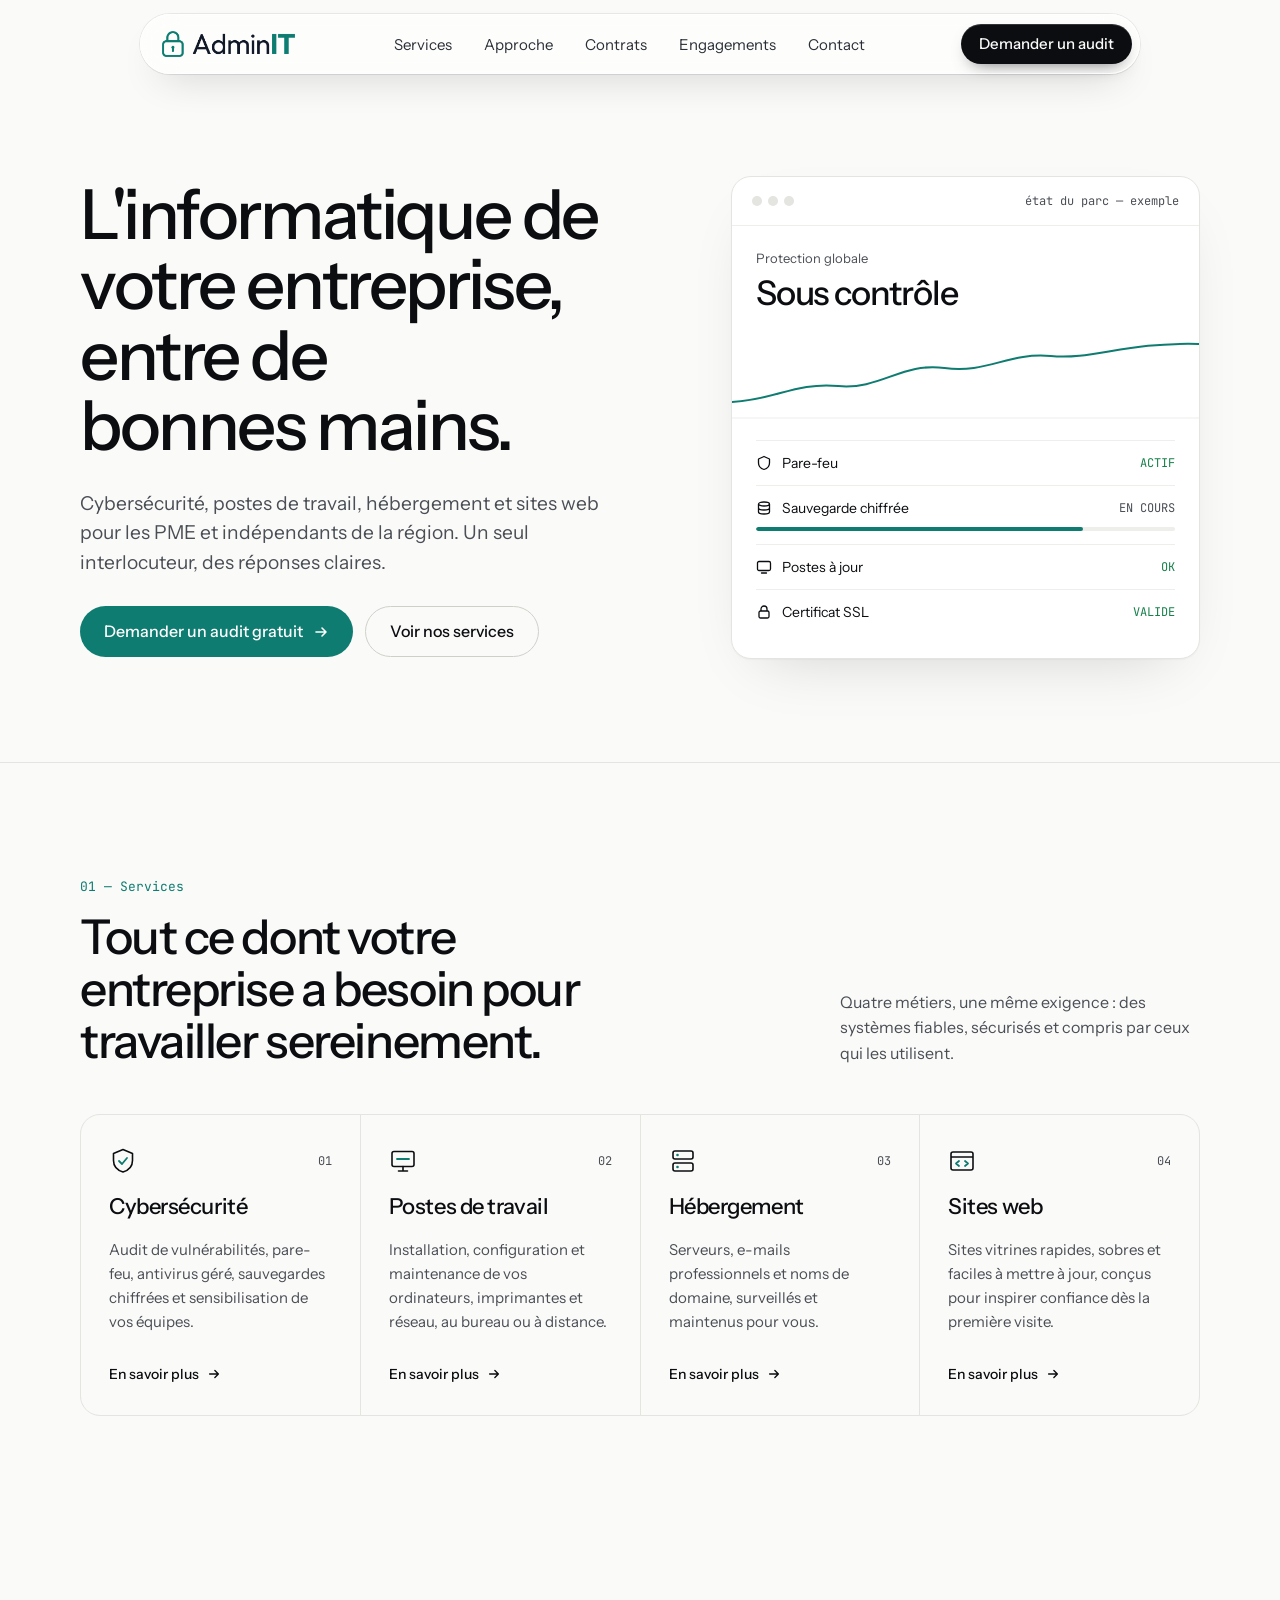
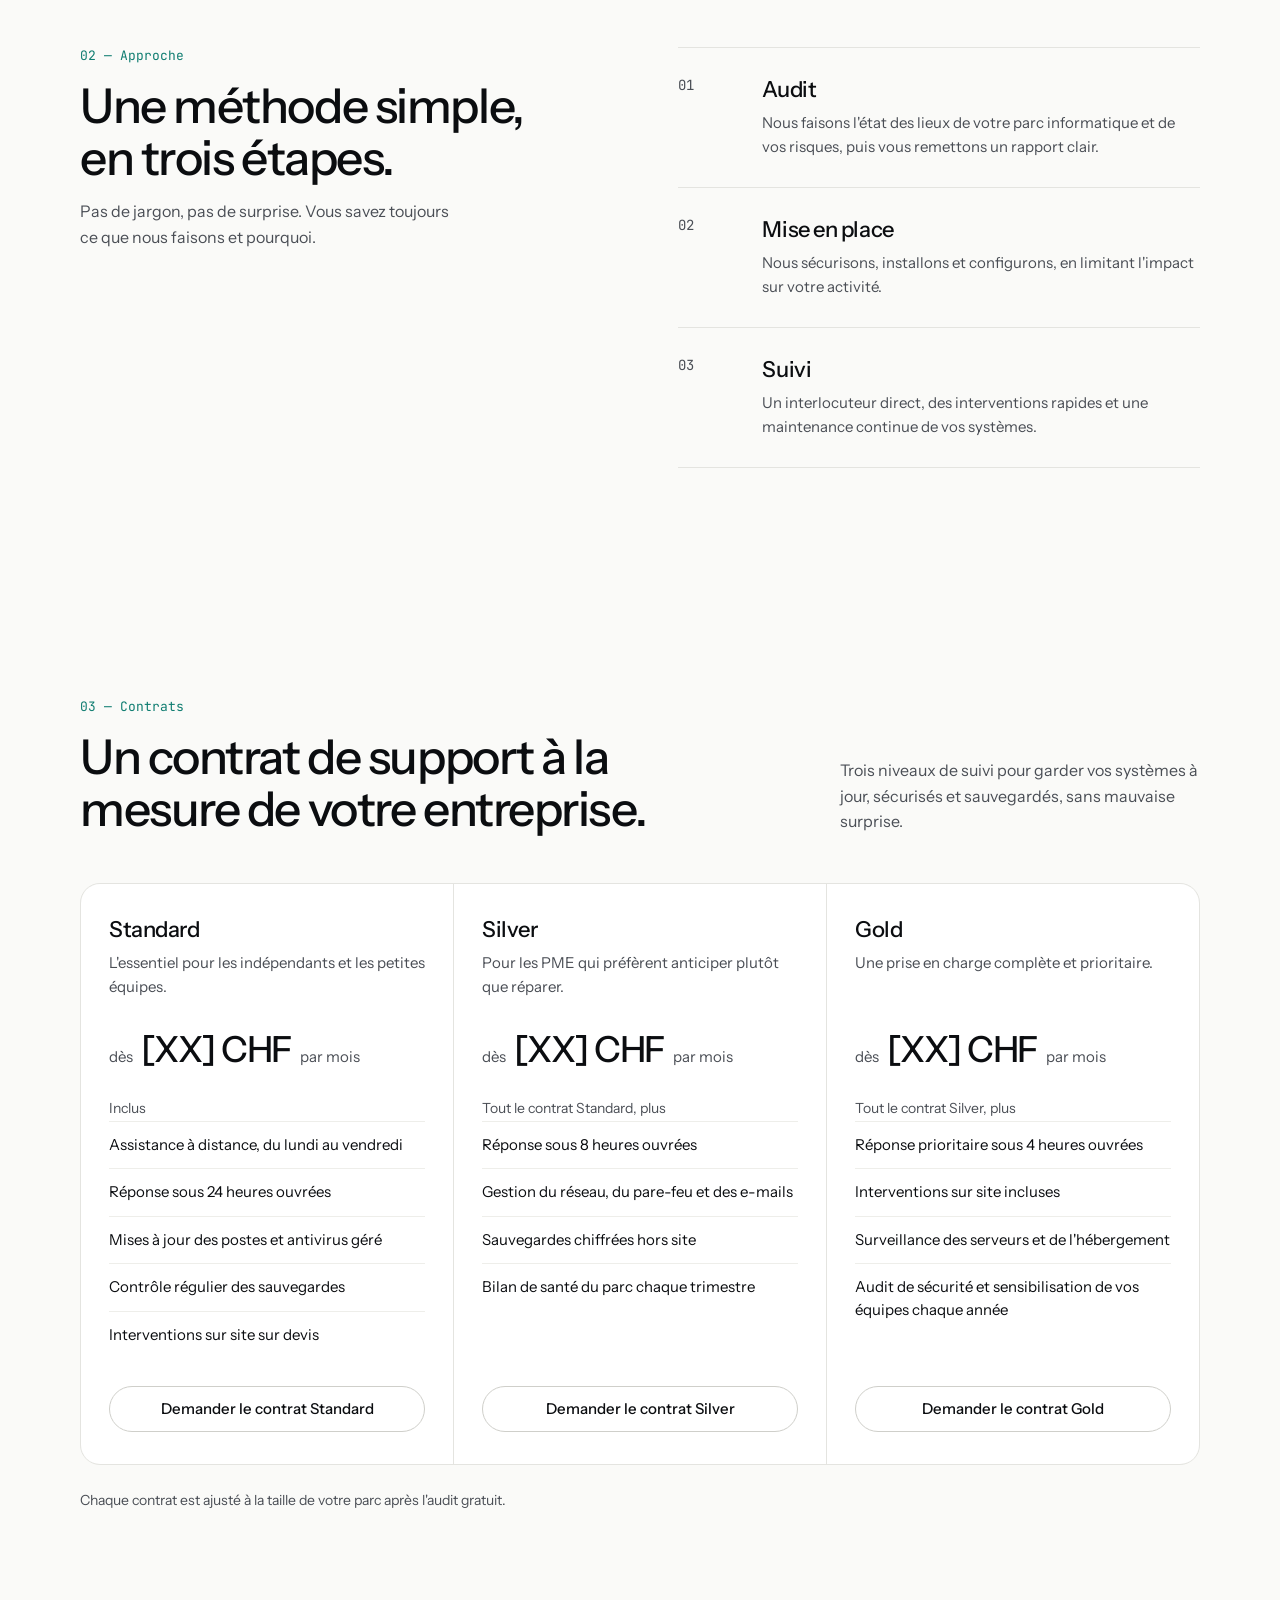
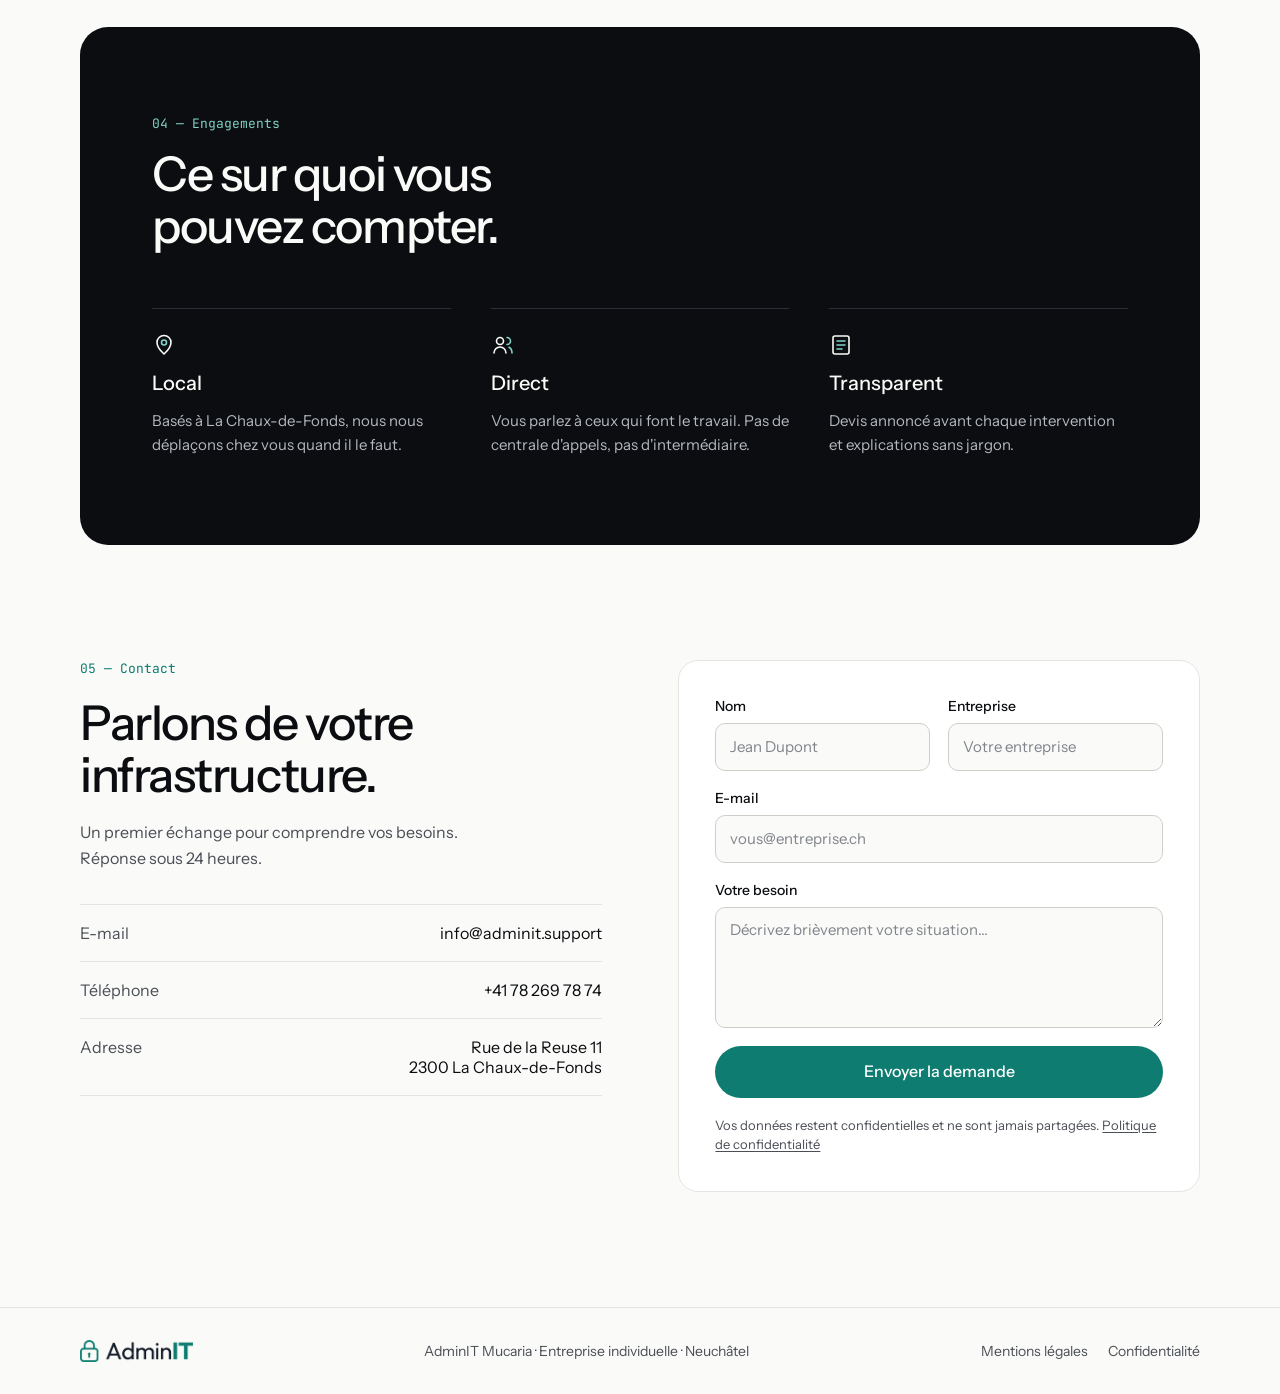
==== commit 996bc2c8: "Numéro de téléphone sur la page contact et les mentions légales Co-Authored-By: Claude Opus 5.5 <nor" ====
--- a/index.html
+++ b/index.html
@@ -41,7 +41,7 @@
   "logo": "https://adminit.support/assets/logo-adminit.png",
   "image": "https://adminit.support/assets/og-image.png",
   "email": "info@adminit.support",
-  "telephone": "[+41 XX XXX XX XX]",
+  "telephone": "+41 78 269 78 74",
   "address": {
     "@type": "PostalAddress",
     "streetAddress": "Rue de la Reuse 11",
@@ -343,7 +343,7 @@
     <p class="text-lead">Un premier échange pour comprendre vos besoins. Réponse sous 24 heures.</p>
     <div class="contact-list">
       <a class="contact-row" href="mailto:info@adminit.support"><span class="contact-row-label">E-mail</span><span class="contact-row-value">info@adminit.support</span></a>
-      <a class="contact-row" href="tel:+41000000000"><span class="contact-row-label">Téléphone</span><span class="contact-row-value">[+41 XX XXX XX XX]</span></a>
+      <a class="contact-row" href="tel:+41782697874"><span class="contact-row-label">Téléphone</span><span class="contact-row-value">+41 78 269 78 74</span></a>
       <div class="contact-row"><span class="contact-row-label">Adresse</span><address class="contact-row-value">Rue de la Reuse 11<br>2300 La Chaux-de-Fonds</address></div>
     </div>
   </div>
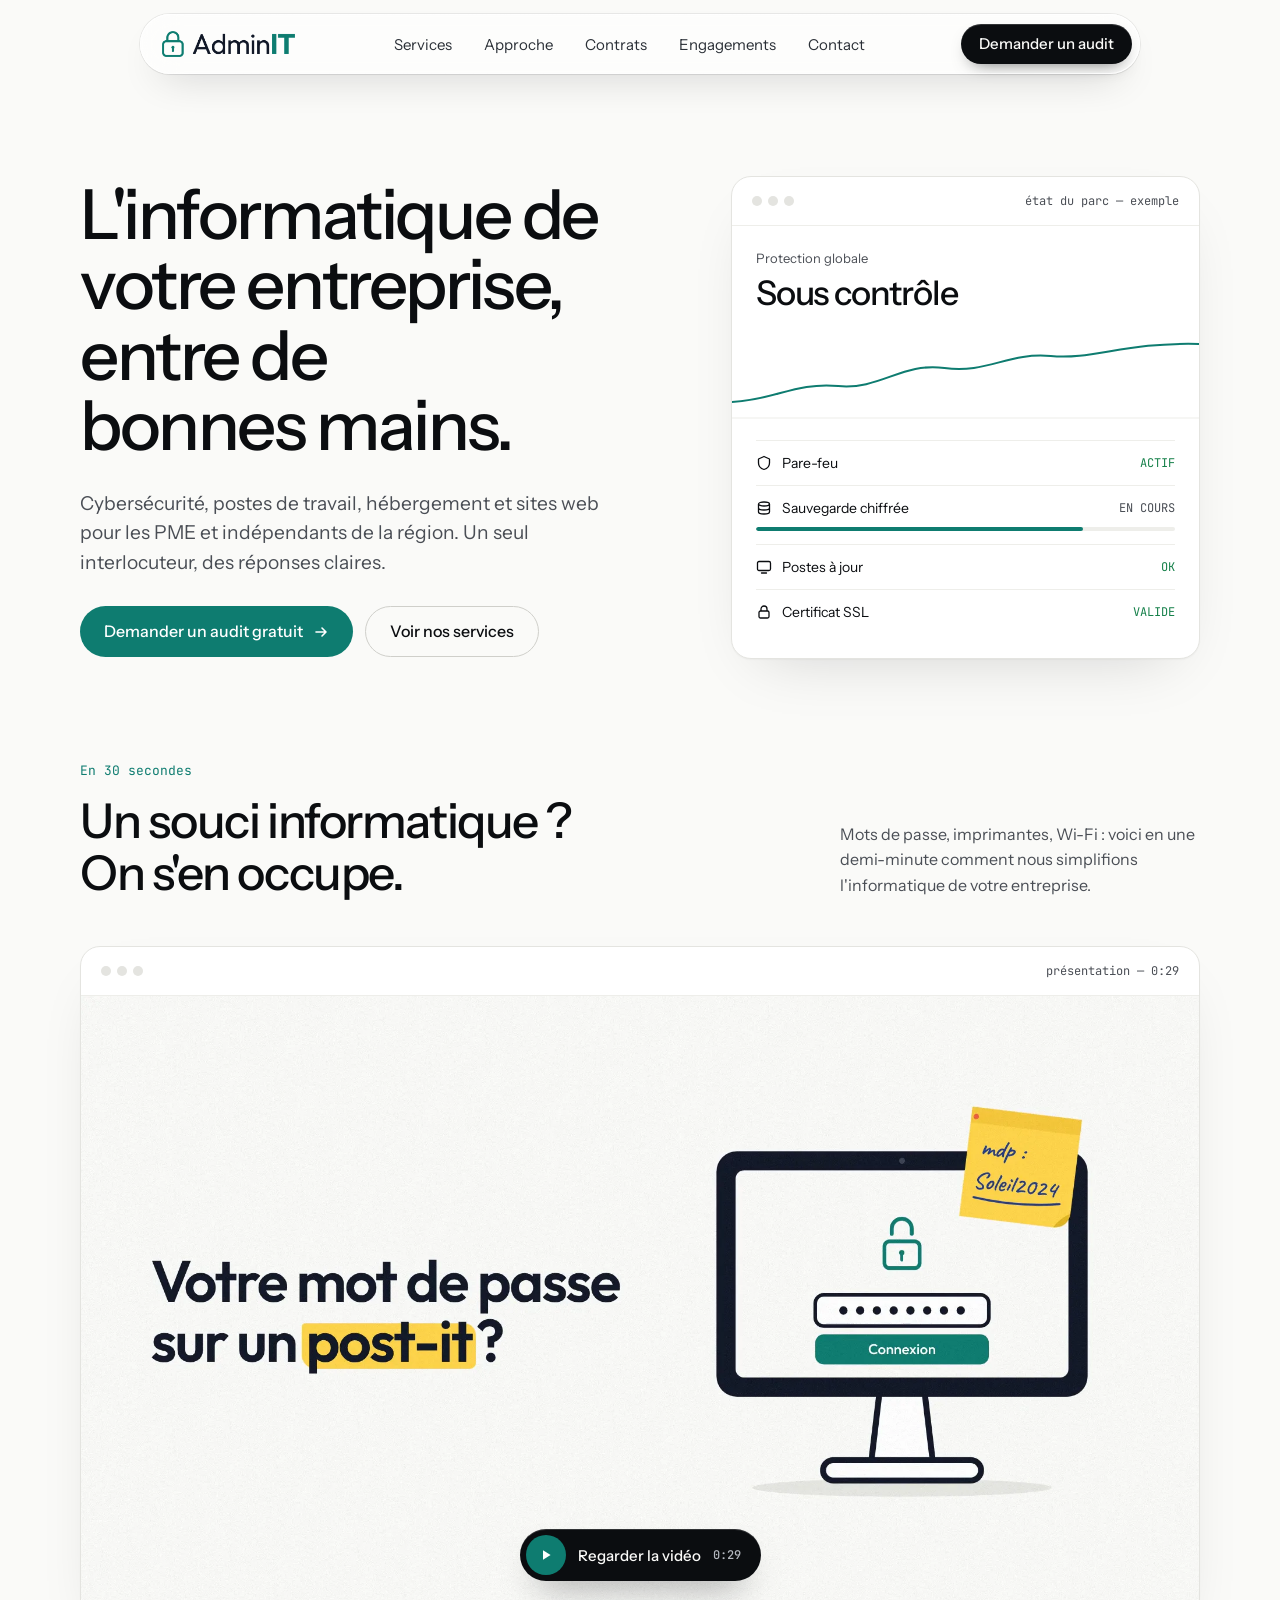
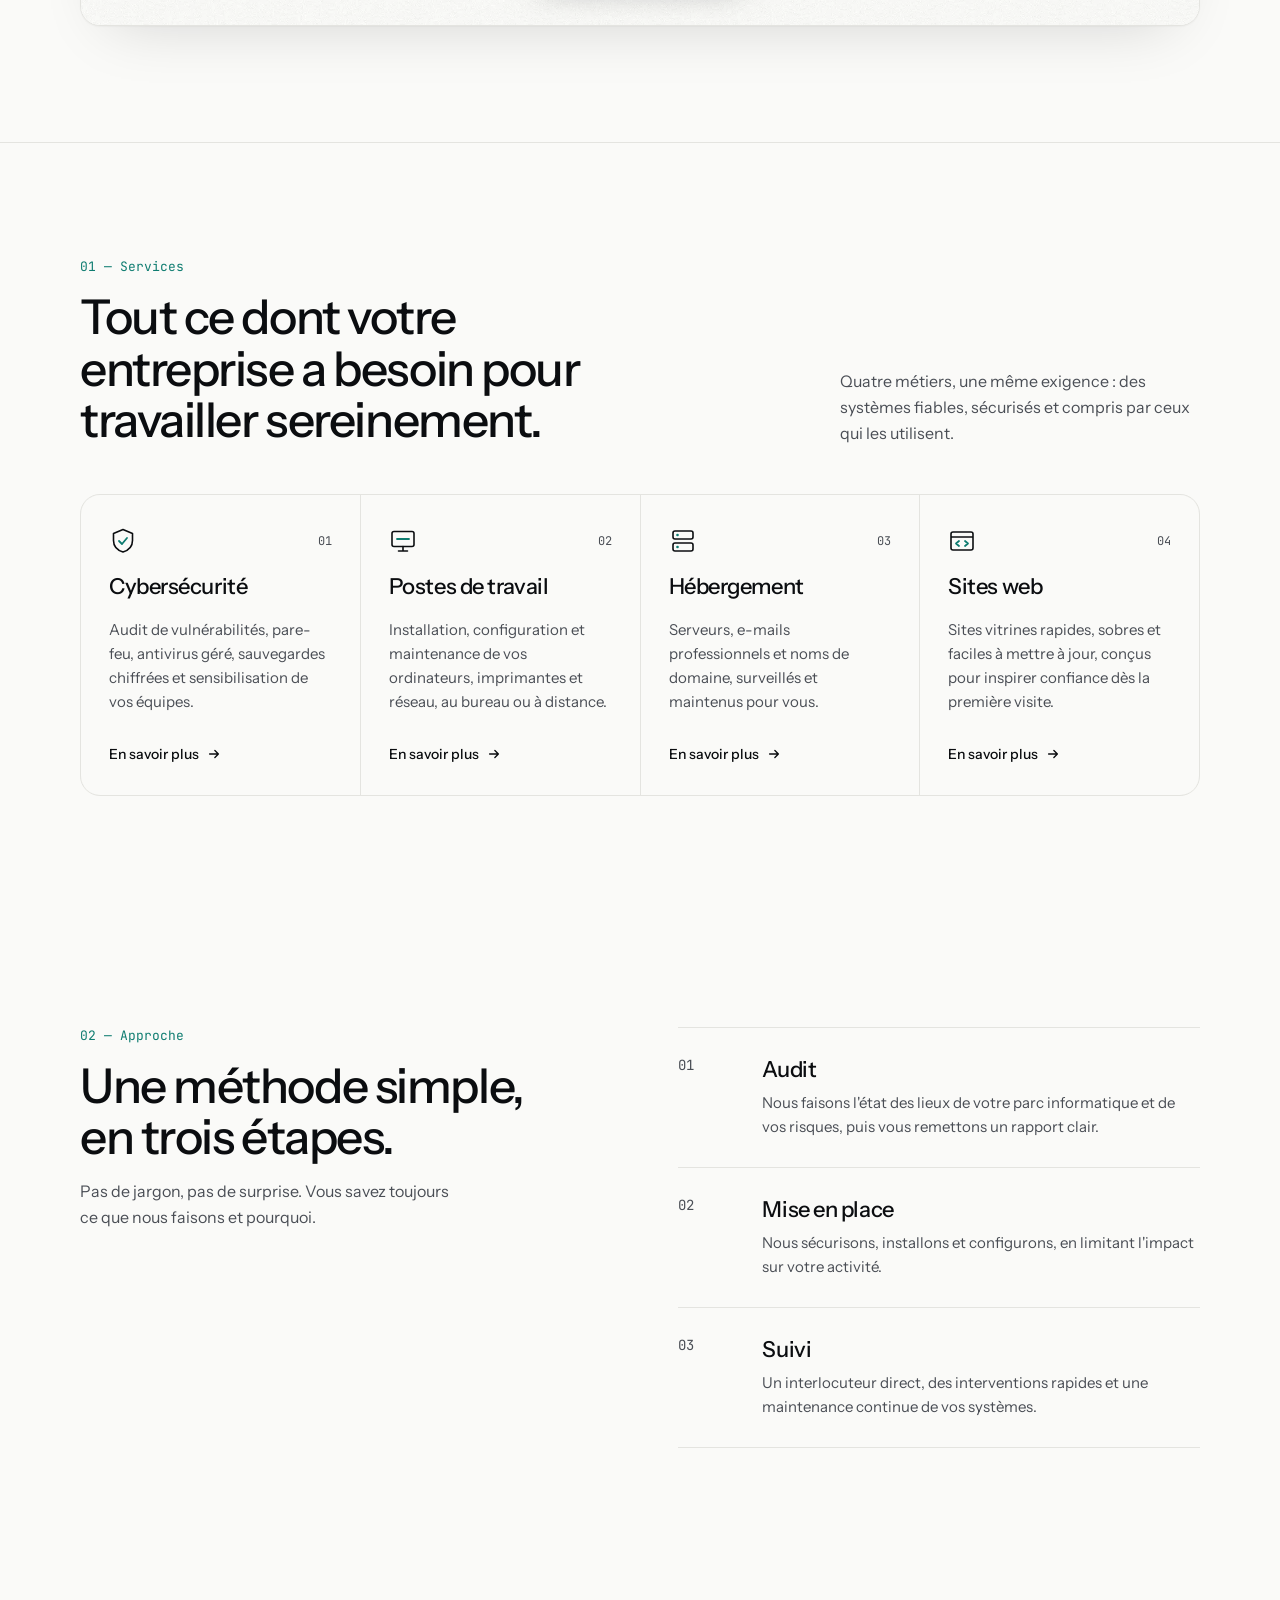
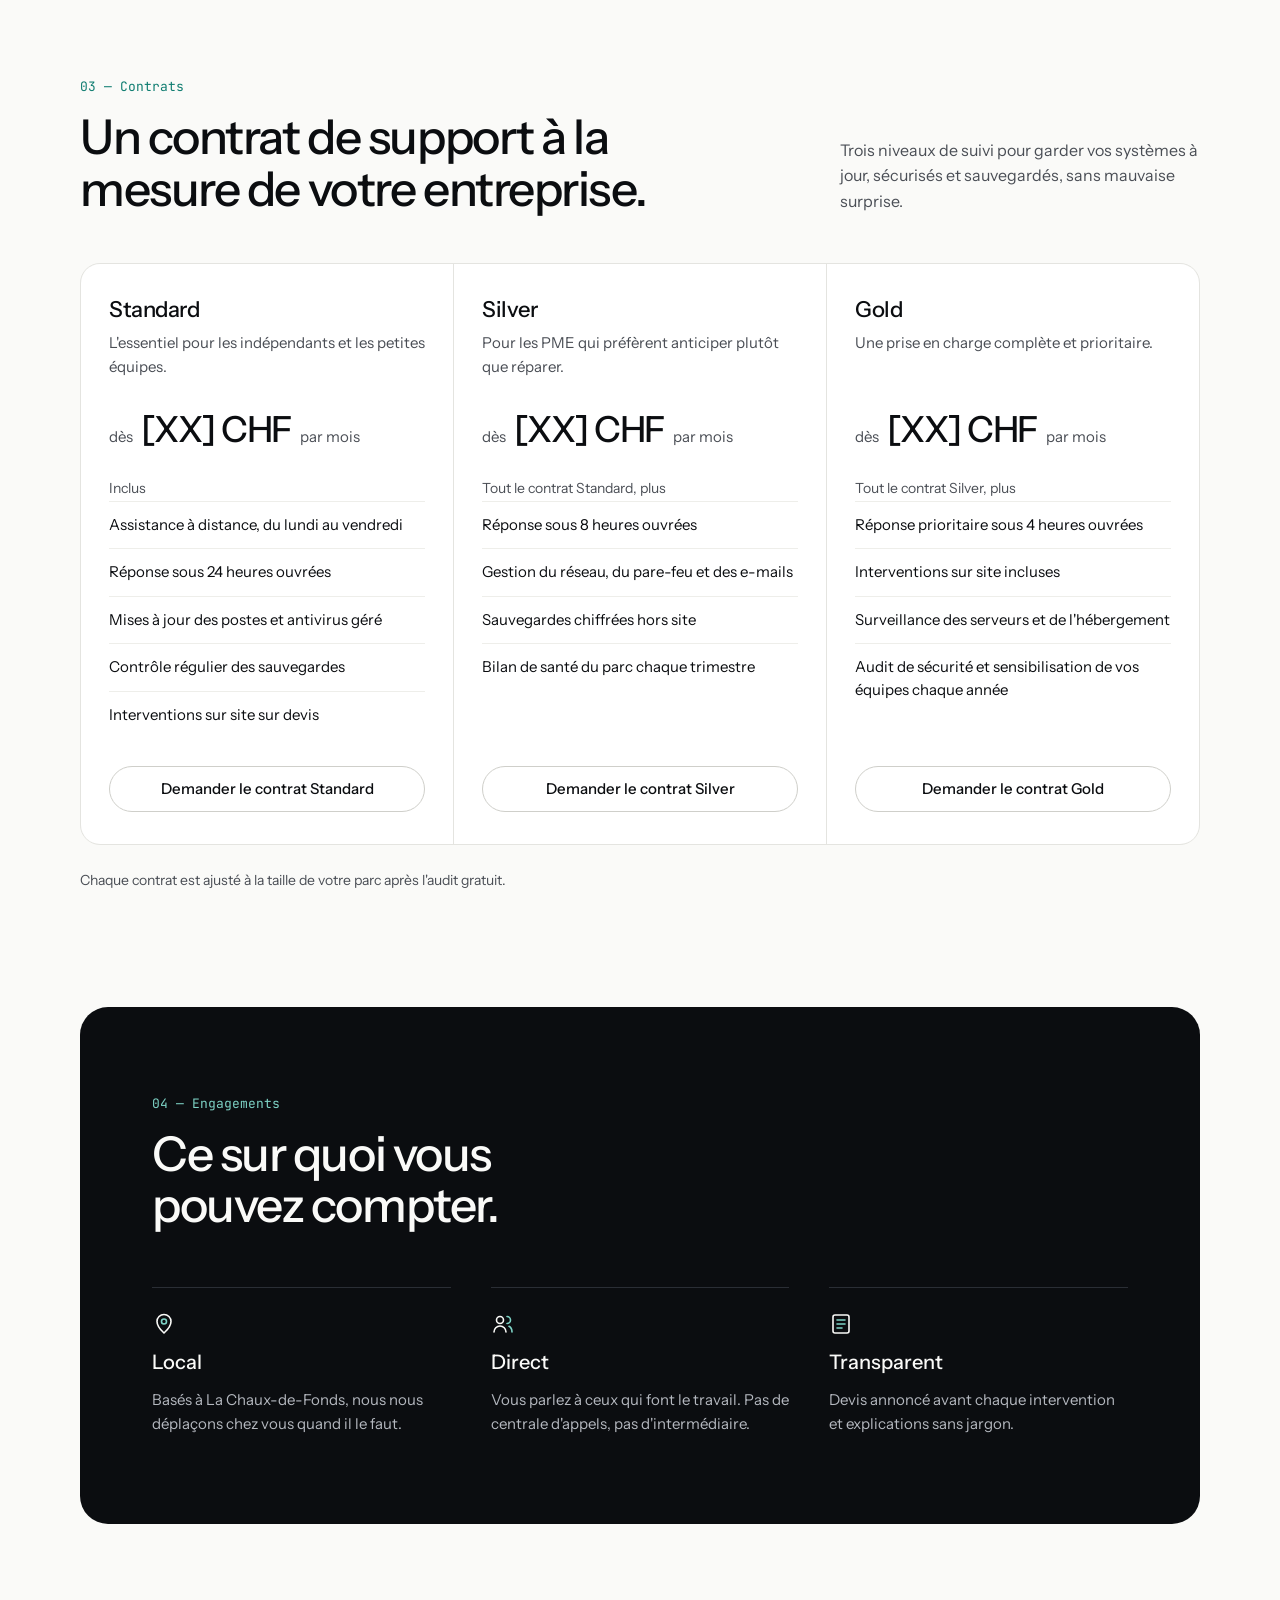
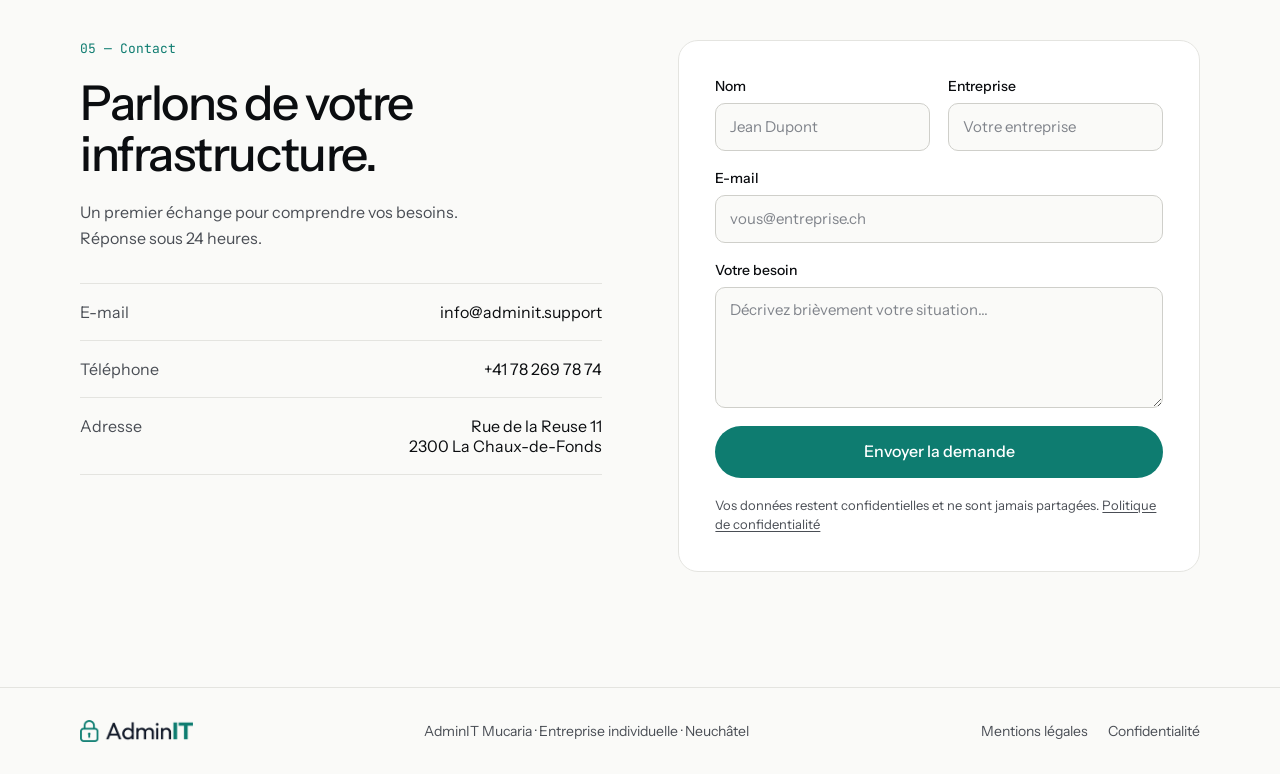
==== commit 0fbce3ad: "Vidéo de présentation en motion design sous le hero Versions 16:9 et 9:16 allégées pour le web, aper" ====
--- a/index.html
+++ b/index.html
@@ -131,6 +131,50 @@
   </figure>
 </section>
 
+<section id="presentation" class="container presentation">
+  <div class="section-head">
+    <div class="section-title reveal">
+      <span class="eyebrow">En 30 secondes</span>
+      <h2 class="h2">Un souci informatique&nbsp;? On s'en occupe.</h2>
+    </div>
+    <p class="section-intro reveal">Mots de passe, imprimantes, Wi-Fi&nbsp;: voici en une demi-minute comment nous simplifions l'informatique de votre entreprise.</p>
+  </div>
+
+  <figure class="video-card reveal">
+    <div class="status-bar">
+      <div class="status-dots" aria-hidden="true"><span></span><span></span><span></span></div>
+      <figcaption class="status-caption">présentation — 0:29</figcaption>
+    </div>
+    <!-- Les deux formats suivent le même seuil que .video-frame dans styles.css (600 px) -->
+    <div class="video-frame" data-video>
+      <video class="video-media" controls muted playsinline preload="none" poster="assets/video/adminit-presentation-16x9.webp" aria-label="Vidéo de présentation d'AdminIT, 29 secondes">
+        <source src="assets/video/adminit-presentation-16x9.mp4" type="video/mp4" media="(min-width: 600px)" data-poster="assets/video/adminit-presentation-16x9.webp">
+        <source src="assets/video/adminit-presentation-9x16.mp4" type="video/mp4" data-poster="assets/video/adminit-presentation-9x16.webp">
+      </video>
+
+      <button class="video-play" type="button" data-video-play>
+        <span class="video-play-icon" aria-hidden="true"><svg width="16" height="16" viewBox="0 0 16 16" fill="none"><path d="M5 3.2v9.6l7.6-4.8L5 3.2Z" fill="currentColor"/></svg></span>
+        <span data-video-play-label>Regarder la vidéo</span>
+        <span class="video-play-time" aria-hidden="true">0:29</span>
+      </button>
+
+      <div class="video-controls">
+        <button class="video-btn video-btn--icon" type="button" data-video-toggle aria-label="Mettre la vidéo en pause">
+          <svg class="ico-pause" width="16" height="16" viewBox="0 0 16 16" fill="none" aria-hidden="true"><path d="M5.5 3.5v9M10.5 3.5v9" stroke="currentColor" stroke-width="1.8" stroke-linecap="round"/></svg>
+          <svg class="ico-play" width="16" height="16" viewBox="0 0 16 16" fill="none" aria-hidden="true"><path d="M5 3.2v9.6l7.6-4.8L5 3.2Z" fill="currentColor"/></svg>
+        </button>
+        <button class="video-btn" type="button" data-video-sound>
+          <svg class="ico-sound-off" width="16" height="16" viewBox="0 0 16 16" fill="none" aria-hidden="true"><path d="M2 6h2.4L8 3v10l-3.6-3H2V6Z" stroke="currentColor" stroke-width="1.4" stroke-linejoin="round"/><path d="m10.5 6 3.5 4M14 6l-3.5 4" stroke="currentColor" stroke-width="1.4" stroke-linecap="round"/></svg>
+          <svg class="ico-sound-on" width="16" height="16" viewBox="0 0 16 16" fill="none" aria-hidden="true"><path d="M2 6h2.4L8 3v10l-3.6-3H2V6Z" stroke="currentColor" stroke-width="1.4" stroke-linejoin="round"/><path d="M10.6 5.8a3 3 0 0 1 0 4.4M12.7 3.8a6 6 0 0 1 0 8.4" stroke="currentColor" stroke-width="1.4" stroke-linecap="round"/></svg>
+          <span data-video-sound-label>Regarder avec le son</span>
+        </button>
+      </div>
+
+      <div class="video-progress" aria-hidden="true"><div class="video-progress-bar" data-video-progress></div></div>
+    </div>
+  </figure>
+</section>
+
 <!-- RÉFÉRENCES — masqué en attendant de vrais logos clients.
      Pour l'afficher : supprimer cette ligne et la ligne « FIN RÉFÉRENCES » plus bas,
      puis remplacer chaque [Logo client] par <img src="assets/clients/nom.png" alt="Nom du client">.
--- a/styles.css
+++ b/styles.css
@@ -529,6 +529,173 @@
 }
 
 /* --------------------------------------------------------------------------
+   Présentation vidéo
+   -------------------------------------------------------------------------- */
+
+.presentation { padding-bottom: var(--section-y); }
+
+/* La carte reste entièrement visible à l'écran, même sur un écran bas */
+.video-card {
+  margin: 0 auto;
+  max-width: max(320px, calc((100vh - 150px) * 16 / 9));
+  max-width: max(320px, calc((100svh - 150px) * 16 / 9));
+  background: var(--surface);
+  border: 1px solid var(--line);
+  border-radius: var(--radius-lg);
+  overflow: hidden;
+  box-shadow: var(--shadow-card);
+}
+
+.video-frame {
+  position: relative;
+  aspect-ratio: 16 / 9;
+  background: #F7F7F5;   /* fond des vidéos */
+}
+
+/* Sur téléphone : version verticale (même seuil que l'attribut media des <source>) */
+@media (max-width: 599px) {
+  .video-card {
+    max-width: max(240px, calc((100vh - 150px) * 9 / 16));
+    max-width: max(240px, calc((100svh - 150px) * 9 / 16));
+  }
+  .video-frame { aspect-ratio: 9 / 16; }
+}
+
+.video-media {
+  display: block;
+  width: 100%;
+  height: 100%;
+  object-fit: cover;
+}
+.js .video-media { cursor: pointer; }
+
+/* Sans JavaScript, la vidéo garde les commandes du navigateur */
+html:not(.js) .video-play,
+html:not(.js) .video-controls,
+html:not(.js) .video-progress { display: none; }
+
+/* Bouton « Regarder la vidéo », visible avant la lecture et à la fin */
+.video-play {
+  position: absolute;
+  inset-inline: 0;
+  bottom: clamp(16px, 7%, 44px);
+  display: flex;
+  align-items: center;
+  gap: 12px;
+  width: max-content;
+  margin-inline: auto;
+  padding: 6px 20px 6px 6px;
+  border: 0;
+  border-radius: var(--radius-pill);
+  background: var(--ink);
+  color: var(--bg);
+  font-size: 15px;
+  font-weight: 500;
+  cursor: pointer;
+  box-shadow: inset 0 1px 0 rgba(255, 255, 255, 0.16), 0 18px 36px -18px rgba(var(--ink-rgb), 0.6);
+  transition: opacity .3s ease, transform .3s var(--ease-out), visibility 0s;
+}
+.video-play:hover { transform: translateY(-1px); }
+
+.video-play-icon {
+  display: grid;
+  place-items: center;
+  width: 40px;
+  height: 40px;
+  border-radius: 50%;
+  background: var(--accent);
+  color: #FFFFFF;
+  transition: transform .3s var(--ease-out);
+}
+.video-play:hover .video-play-icon { transform: scale(1.06); }
+
+.video-play-time {
+  font-family: var(--font-mono);
+  font-size: 12px;
+  color: var(--dark-muted);
+}
+
+.video-frame.is-started .video-play {
+  opacity: 0;
+  visibility: hidden;
+  transform: translateY(6px);
+  transition: opacity .3s ease, transform .3s var(--ease-out), visibility 0s linear .3s;
+}
+
+/* Commandes pendant la lecture */
+.video-controls {
+  position: absolute;
+  left: 0;
+  right: 0;
+  bottom: 0;
+  display: flex;
+  justify-content: space-between;
+  align-items: flex-end;
+  gap: 8px;
+  padding: 14px 14px 17px;
+  pointer-events: none;
+  opacity: 0;
+  visibility: hidden;
+  transition: opacity .3s ease, visibility 0s linear .3s;
+}
+
+.video-frame.is-started .video-controls {
+  opacity: 1;
+  visibility: visible;
+  transition: opacity .3s ease, visibility 0s;
+}
+
+/* Avec le son, les commandes s'effacent tant que la souris est ailleurs
+   (elles restent visibles pendant la navigation au clavier) */
+@media (hover: hover) {
+  .video-frame.is-started.is-playing:not(.is-muted):not(:hover):not(:has(:focus-visible)) .video-controls { opacity: 0; }
+}
+
+.video-btn {
+  display: inline-flex;
+  align-items: center;
+  justify-content: center;
+  gap: 8px;
+  height: 40px;
+  padding: 0 16px 0 14px;
+  border: 0;
+  border-radius: var(--radius-pill);
+  background: rgba(var(--ink-rgb), 0.78);
+  color: #FFFFFF;
+  font-size: 14px;
+  font-weight: 500;
+  cursor: pointer;
+  pointer-events: auto;
+  transition: background-color .25s ease;
+}
+.video-btn:hover { background: var(--ink); }
+.video-btn--icon { width: 40px; padding: 0; }
+
+.video-frame.is-playing .ico-play,
+.video-frame:not(.is-playing) .ico-pause,
+.video-frame.is-muted .ico-sound-on,
+.video-frame:not(.is-muted) .ico-sound-off { display: none; }
+
+.video-progress {
+  position: absolute;
+  left: 0;
+  right: 0;
+  bottom: 0;
+  height: 3px;
+  background: rgba(var(--ink-rgb), 0.08);
+  opacity: 0;
+  transition: opacity .3s ease;
+}
+.video-frame.is-started .video-progress { opacity: 1; }
+
+.video-progress-bar {
+  height: 100%;
+  background: var(--accent);
+  transform: scaleX(0);
+  transform-origin: left center;
+}
+
+/* --------------------------------------------------------------------------
    Références
    -------------------------------------------------------------------------- */
 
@@ -1160,6 +1327,10 @@
   .btn:hover .arr,
   .svc:hover .arr { transform: none; }
 
+  .video-play:hover,
+  .video-frame.is-started .video-play,
+  .video-play:hover .video-play-icon { transform: none; }
+
   .js .site-nav,
   .nav-shell,
   .nav-indicator,
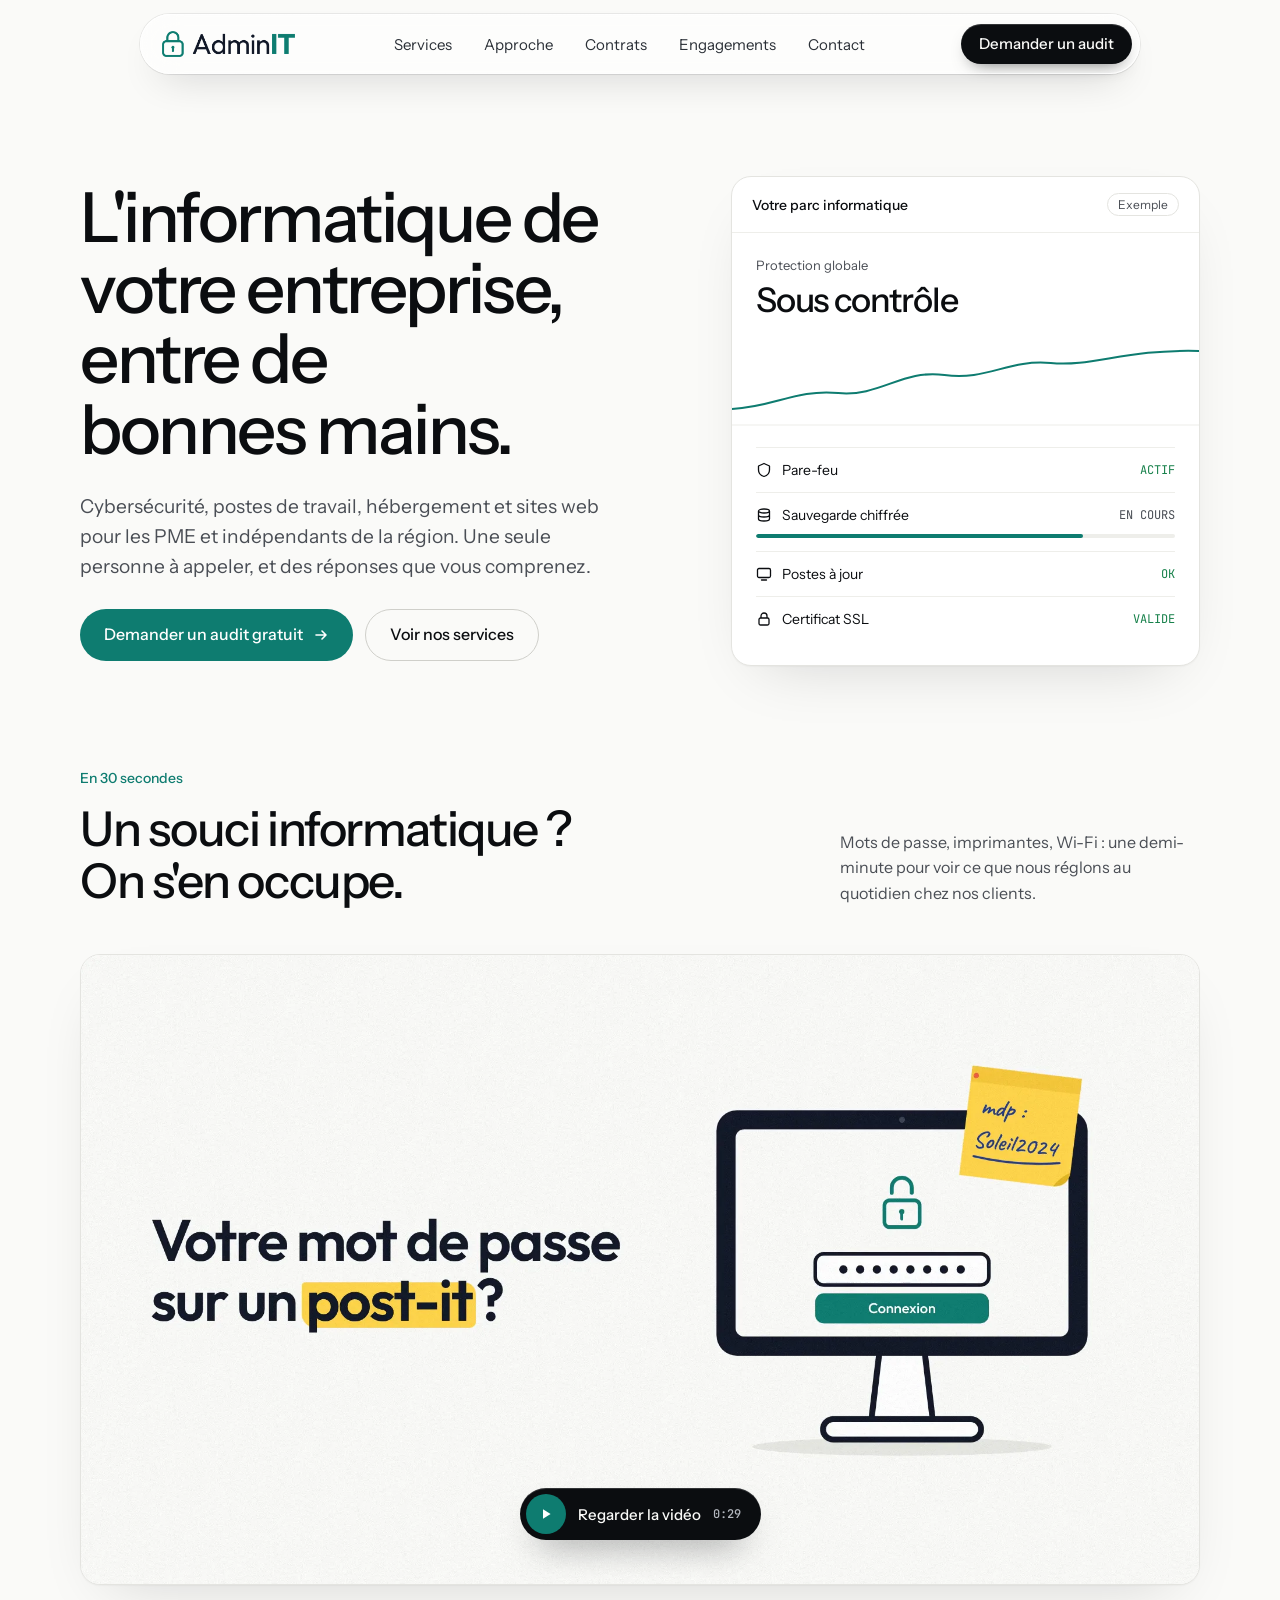
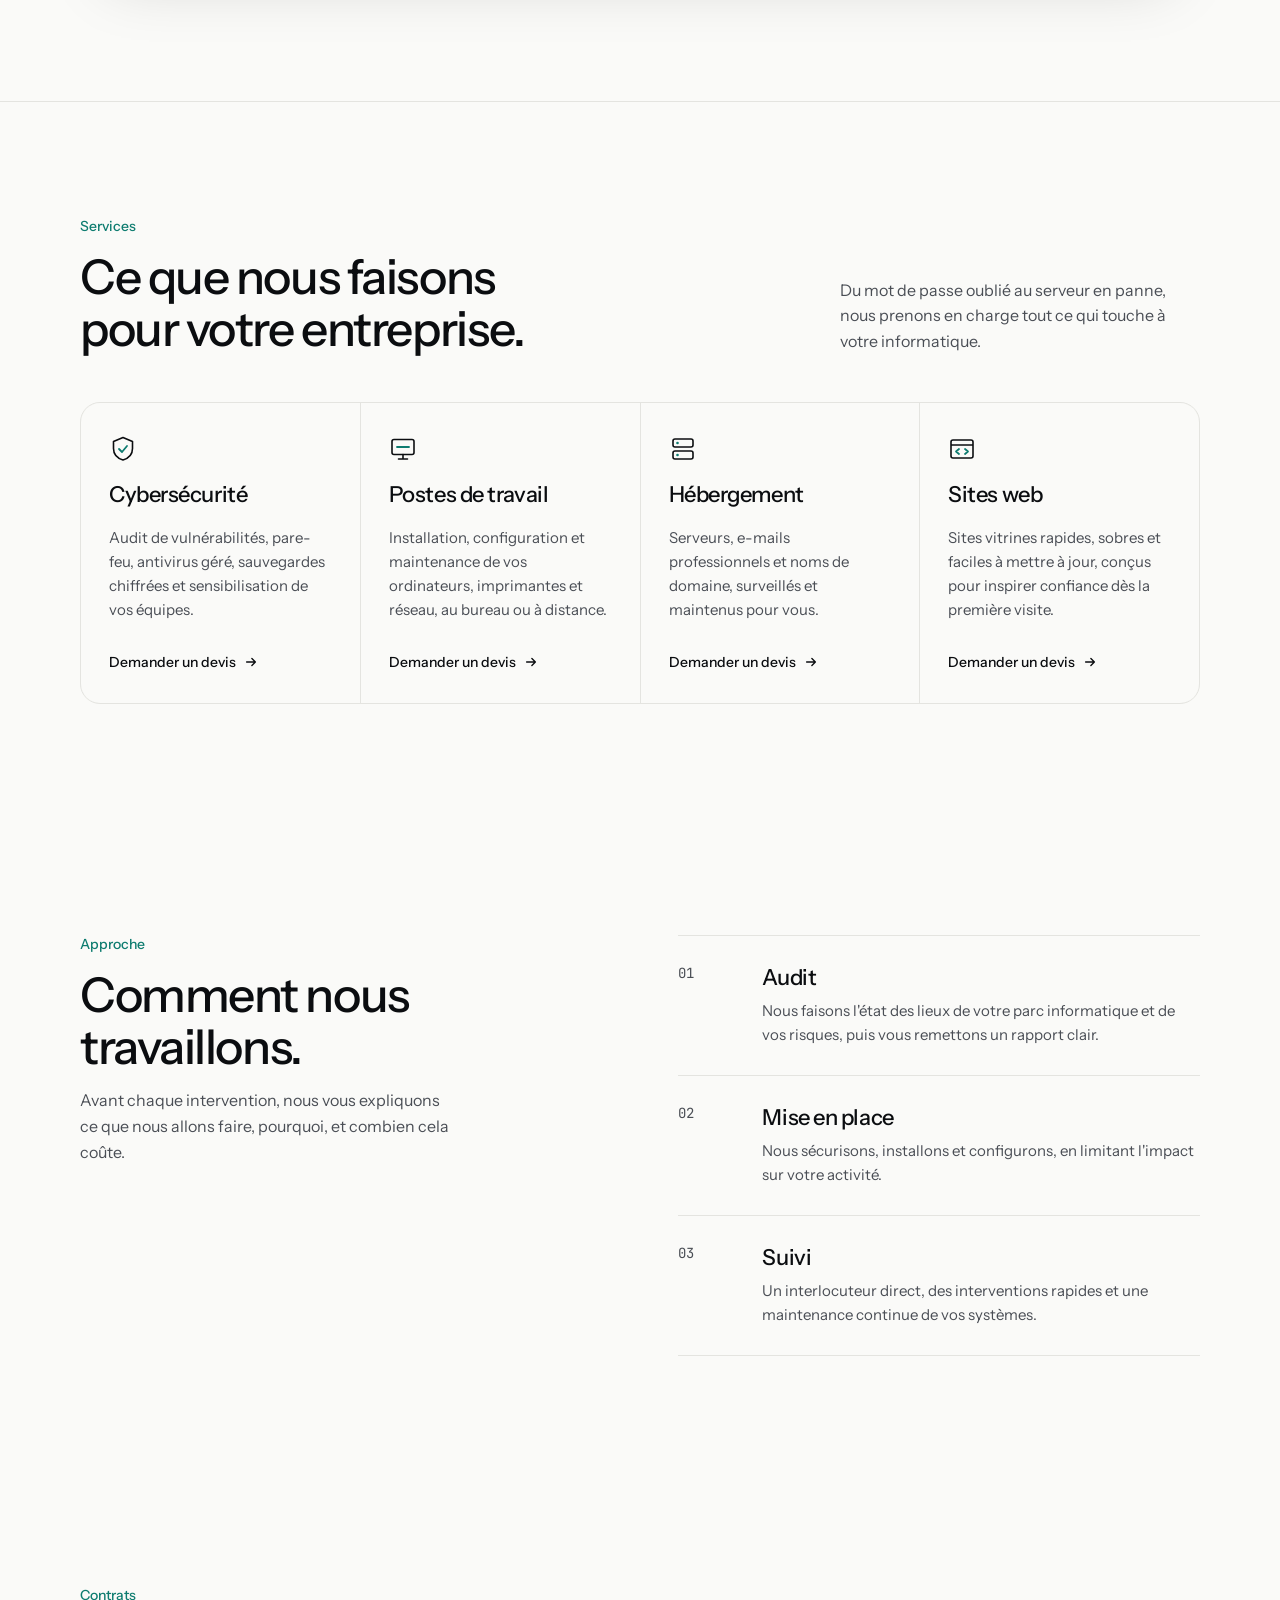
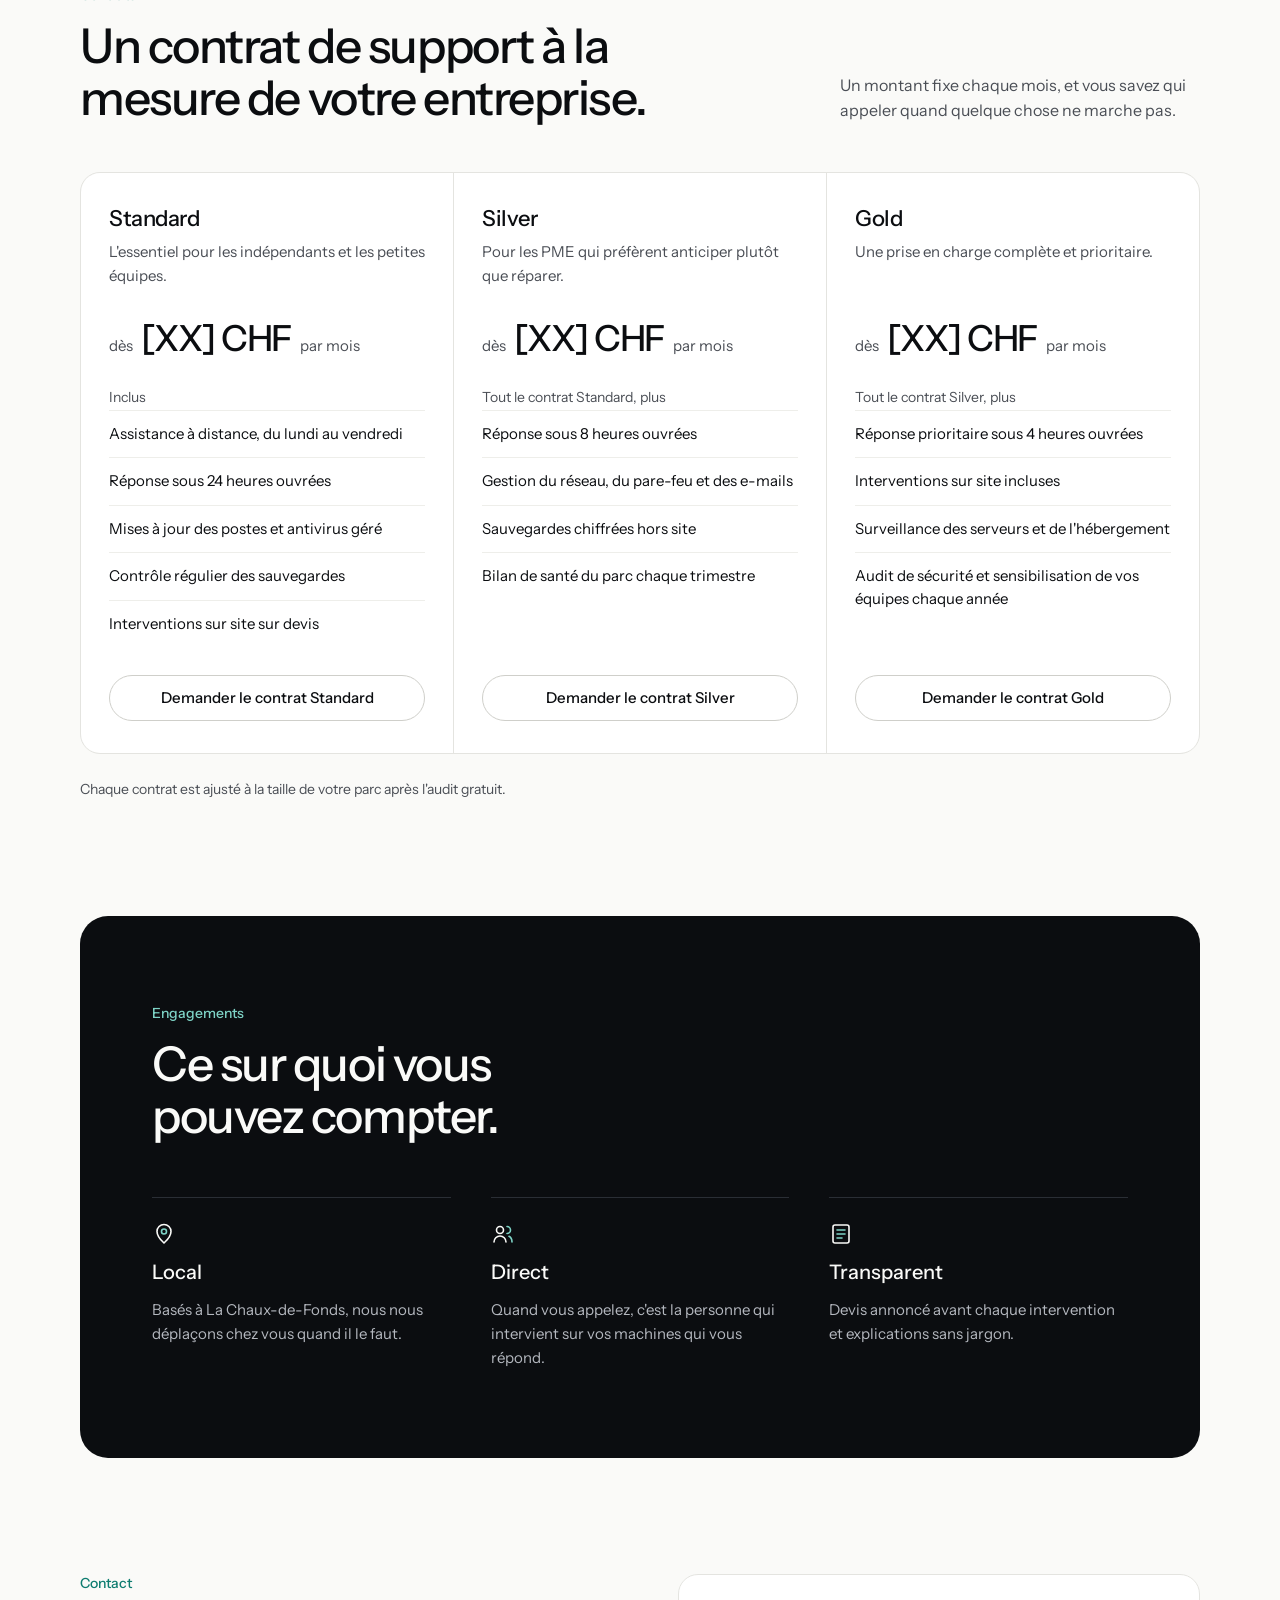
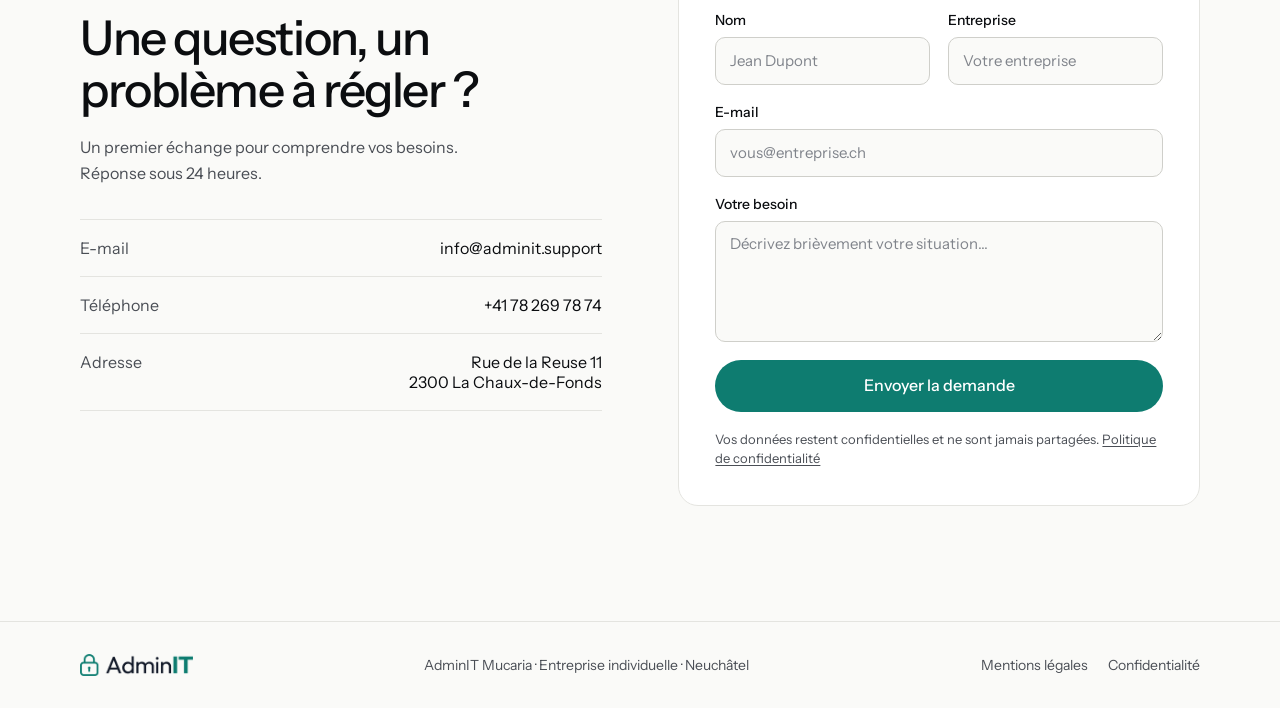
==== commit b66b4192: "Site moins « généré » : design et textes plus naturels Retrait des fausses fenêtres (points gris, lé" ====
--- a/index.html
+++ b/index.html
@@ -85,7 +85,7 @@
 <section id="top" class="container hero">
   <div class="hero-copy">
     <h1 class="hero-title reveal d1">L'informatique de votre entreprise, entre de bonnes mains.</h1>
-    <p class="hero-lead reveal d2">Cybersécurité, postes de travail, hébergement et sites web pour les PME et indépendants de la région. Un seul interlocuteur, des réponses claires.</p>
+    <p class="hero-lead reveal d2">Cybersécurité, postes de travail, hébergement et sites web pour les PME et indépendants de la région. Une seule personne à appeler, et des réponses que vous comprenez.</p>
     <div class="hero-actions reveal d3">
       <a class="btn btn-accent btn-lg" href="#contact">Demander un audit gratuit
         <svg class="arr" width="16" height="16" viewBox="0 0 16 16" fill="none" aria-hidden="true"><path d="M3 8h10M9 4l4 4-4 4" stroke="currentColor" stroke-width="1.6" stroke-linecap="round" stroke-linejoin="round"/></svg>
@@ -96,8 +96,8 @@
 
   <figure class="status-card reveal d4" aria-label="Exemple d'état d'un parc informatique">
     <div class="status-bar">
-      <div class="status-dots" aria-hidden="true"><span></span><span></span><span></span></div>
-      <figcaption class="status-caption">état du parc — exemple</figcaption>
+      <figcaption class="status-title">Votre parc informatique</figcaption>
+      <span class="status-tag">Exemple</span>
     </div>
     <div class="status-summary">
       <span class="status-summary-label">Protection globale</span>
@@ -137,14 +137,10 @@
       <span class="eyebrow">En 30 secondes</span>
       <h2 class="h2">Un souci informatique&nbsp;? On s'en occupe.</h2>
     </div>
-    <p class="section-intro reveal">Mots de passe, imprimantes, Wi-Fi&nbsp;: voici en une demi-minute comment nous simplifions l'informatique de votre entreprise.</p>
-  </div>
-
-  <figure class="video-card reveal">
-    <div class="status-bar">
-      <div class="status-dots" aria-hidden="true"><span></span><span></span><span></span></div>
-      <figcaption class="status-caption">présentation — 0:29</figcaption>
-    </div>
+    <p class="section-intro reveal">Mots de passe, imprimantes, Wi-Fi&nbsp;: une demi-minute pour voir ce que nous réglons au quotidien chez nos clients.</p>
+  </div>
+
+  <div class="video-card reveal">
     <!-- Les deux formats suivent le même seuil que .video-frame dans styles.css (600 px) -->
     <div class="video-frame" data-video>
       <video class="video-media" controls muted playsinline preload="none" poster="assets/video/adminit-presentation-16x9.webp" aria-label="Vidéo de présentation d'AdminIT, 29 secondes">
@@ -172,7 +168,7 @@
 
       <div class="video-progress" aria-hidden="true"><div class="video-progress-bar" data-video-progress></div></div>
     </div>
-  </figure>
+  </div>
 </section>
 
 <!-- RÉFÉRENCES — masqué en attendant de vrais logos clients.
@@ -196,51 +192,47 @@
 <section id="services" class="container section">
   <div class="section-head">
     <div class="section-title reveal">
-      <span class="eyebrow">01 — Services</span>
-      <h2 class="h2">Tout ce dont votre entreprise a besoin pour travailler sereinement.</h2>
-    </div>
-    <p class="section-intro reveal">Quatre métiers, une même exigence : des systèmes fiables, sécurisés et compris par ceux qui les utilisent.</p>
+      <span class="eyebrow">Services</span>
+      <h2 class="h2">Ce que nous faisons pour votre entreprise.</h2>
+    </div>
+    <p class="section-intro reveal">Du mot de passe oublié au serveur en panne, nous prenons en charge tout ce qui touche à votre informatique.</p>
   </div>
 
   <div class="services-grid reveal">
     <a class="svc" href="#contact">
       <div class="svc-top">
         <svg width="28" height="28" viewBox="0 0 28 28" fill="none" aria-hidden="true"><path d="M14 2.5 4.5 6.5v7c0 5.6 4 9.8 9.5 11.5 5.5-1.7 9.5-5.9 9.5-11.5v-7L14 2.5Z" stroke="currentColor" stroke-width="1.6" stroke-linejoin="round"/><path class="ico-accent" d="m10 14 3 3 5-6" stroke-width="1.8" stroke-linecap="round" stroke-linejoin="round"/></svg>
-        <span class="svc-num">01</span>
       </div>
       <h3 class="svc-title">Cybersécurité</h3>
       <p class="svc-text">Audit de vulnérabilités, pare-feu, antivirus géré, sauvegardes chiffrées et sensibilisation de vos équipes.</p>
-      <span class="svc-more">En savoir plus <svg class="arr" width="14" height="14" viewBox="0 0 16 16" fill="none" aria-hidden="true"><path d="M3 8h10M9 4l4 4-4 4" stroke="currentColor" stroke-width="1.6" stroke-linecap="round" stroke-linejoin="round"/></svg></span>
+      <span class="svc-more">Demander un devis <svg class="arr" width="14" height="14" viewBox="0 0 16 16" fill="none" aria-hidden="true"><path d="M3 8h10M9 4l4 4-4 4" stroke="currentColor" stroke-width="1.6" stroke-linecap="round" stroke-linejoin="round"/></svg></span>
     </a>
 
     <a class="svc" href="#contact">
       <div class="svc-top">
         <svg width="28" height="28" viewBox="0 0 28 28" fill="none" aria-hidden="true"><rect x="3" y="4.5" width="22" height="15" rx="2" stroke="currentColor" stroke-width="1.6"/><path d="M9.5 24h9M14 19.5V24" stroke="currentColor" stroke-width="1.6" stroke-linecap="round"/><path class="ico-accent" d="M8 12h12" stroke-width="1.8" stroke-linecap="round"/></svg>
-        <span class="svc-num">02</span>
       </div>
       <h3 class="svc-title">Postes de travail</h3>
       <p class="svc-text">Installation, configuration et maintenance de vos ordinateurs, imprimantes et réseau, au bureau ou à distance.</p>
-      <span class="svc-more">En savoir plus <svg class="arr" width="14" height="14" viewBox="0 0 16 16" fill="none" aria-hidden="true"><path d="M3 8h10M9 4l4 4-4 4" stroke="currentColor" stroke-width="1.6" stroke-linecap="round" stroke-linejoin="round"/></svg></span>
+      <span class="svc-more">Demander un devis <svg class="arr" width="14" height="14" viewBox="0 0 16 16" fill="none" aria-hidden="true"><path d="M3 8h10M9 4l4 4-4 4" stroke="currentColor" stroke-width="1.6" stroke-linecap="round" stroke-linejoin="round"/></svg></span>
     </a>
 
     <a class="svc" href="#contact">
       <div class="svc-top">
         <svg width="28" height="28" viewBox="0 0 28 28" fill="none" aria-hidden="true"><rect x="4" y="4" width="20" height="8" rx="2" stroke="currentColor" stroke-width="1.6"/><rect x="4" y="16" width="20" height="8" rx="2" stroke="currentColor" stroke-width="1.6"/><circle class="ico-accent-fill" cx="8.5" cy="8" r="1.3"/><circle class="ico-accent-fill" cx="8.5" cy="20" r="1.3"/></svg>
-        <span class="svc-num">03</span>
       </div>
       <h3 class="svc-title">Hébergement</h3>
       <p class="svc-text">Serveurs, e-mails professionnels et noms de domaine, surveillés et maintenus pour vous.</p>
-      <span class="svc-more">En savoir plus <svg class="arr" width="14" height="14" viewBox="0 0 16 16" fill="none" aria-hidden="true"><path d="M3 8h10M9 4l4 4-4 4" stroke="currentColor" stroke-width="1.6" stroke-linecap="round" stroke-linejoin="round"/></svg></span>
+      <span class="svc-more">Demander un devis <svg class="arr" width="14" height="14" viewBox="0 0 16 16" fill="none" aria-hidden="true"><path d="M3 8h10M9 4l4 4-4 4" stroke="currentColor" stroke-width="1.6" stroke-linecap="round" stroke-linejoin="round"/></svg></span>
     </a>
 
     <a class="svc" href="#contact">
       <div class="svc-top">
         <svg width="28" height="28" viewBox="0 0 28 28" fill="none" aria-hidden="true"><rect x="3" y="5" width="22" height="18" rx="2" stroke="currentColor" stroke-width="1.6"/><path d="M3 10h22" stroke="currentColor" stroke-width="1.6"/><path class="ico-accent" d="m11 14-3 2.5 3 2.5M17 14l3 2.5-3 2.5" stroke-width="1.8" stroke-linecap="round" stroke-linejoin="round"/></svg>
-        <span class="svc-num">04</span>
       </div>
       <h3 class="svc-title">Sites web</h3>
       <p class="svc-text">Sites vitrines rapides, sobres et faciles à mettre à jour, conçus pour inspirer confiance dès la première visite.</p>
-      <span class="svc-more">En savoir plus <svg class="arr" width="14" height="14" viewBox="0 0 16 16" fill="none" aria-hidden="true"><path d="M3 8h10M9 4l4 4-4 4" stroke="currentColor" stroke-width="1.6" stroke-linecap="round" stroke-linejoin="round"/></svg></span>
+      <span class="svc-more">Demander un devis <svg class="arr" width="14" height="14" viewBox="0 0 16 16" fill="none" aria-hidden="true"><path d="M3 8h10M9 4l4 4-4 4" stroke="currentColor" stroke-width="1.6" stroke-linecap="round" stroke-linejoin="round"/></svg></span>
     </a>
   </div>
 </section>
@@ -248,9 +240,9 @@
 <section id="approche" class="approach">
   <div class="container section approach-inner">
     <div class="approach-intro reveal">
-      <span class="eyebrow">02 — Approche</span>
-      <h2 class="h2">Une méthode simple, en trois étapes.</h2>
-      <p class="text-lead">Pas de jargon, pas de surprise. Vous savez toujours ce que nous faisons et pourquoi.</p>
+      <span class="eyebrow">Approche</span>
+      <h2 class="h2">Comment nous travaillons.</h2>
+      <p class="text-lead">Avant chaque intervention, nous vous expliquons ce que nous allons faire, pourquoi, et combien cela coûte.</p>
     </div>
     <ol class="steps">
       <li class="step reveal">
@@ -283,10 +275,10 @@
 <section id="contrats" class="container section">
   <div class="section-head">
     <div class="section-title reveal">
-      <span class="eyebrow">03 — Contrats</span>
+      <span class="eyebrow">Contrats</span>
       <h2 class="h2">Un contrat de support à la mesure de votre entreprise.</h2>
     </div>
-    <p class="section-intro reveal">Trois niveaux de suivi pour garder vos systèmes à jour, sécurisés et sauvegardés, sans mauvaise surprise.</p>
+    <p class="section-intro reveal">Un montant fixe chaque mois, et vous savez qui appeler quand quelque chose ne marche pas.</p>
   </div>
 
   <ul class="plans reveal">
@@ -350,7 +342,7 @@
   <div class="container">
     <div class="engagements-panel">
       <div class="engagements-head reveal">
-        <span class="eyebrow">04 — Engagements</span>
+        <span class="eyebrow">Engagements</span>
         <h2 class="h2">Ce sur quoi vous pouvez compter.</h2>
       </div>
       <ul class="pillars">
@@ -362,7 +354,7 @@
         <li class="pillar reveal">
           <svg width="24" height="24" viewBox="0 0 24 24" fill="none" aria-hidden="true"><circle cx="9" cy="8" r="3.5" stroke="currentColor" stroke-width="1.6"/><path d="M3 20c0-3.3 2.7-6 6-6s6 2.7 6 6" stroke="currentColor" stroke-width="1.6" stroke-linecap="round"/><path class="ico-accent" d="M16 4.5a3.5 3.5 0 0 1 0 7M18 14.3c1.8.9 3 2.9 3 5.7" stroke-width="1.6" stroke-linecap="round"/></svg>
           <h3>Direct</h3>
-          <p>Vous parlez à ceux qui font le travail. Pas de centrale d'appels, pas d'intermédiaire.</p>
+          <p>Quand vous appelez, c'est la personne qui intervient sur vos machines qui vous répond.</p>
         </li>
         <li class="pillar reveal">
           <svg width="24" height="24" viewBox="0 0 24 24" fill="none" aria-hidden="true"><rect x="4" y="3" width="16" height="18" rx="2" stroke="currentColor" stroke-width="1.6"/><path class="ico-accent" d="M8 8h8M8 12h8M8 16h5" stroke-width="1.6" stroke-linecap="round"/></svg>
@@ -382,8 +374,8 @@
 
 <section id="contact" class="container section contact">
   <div class="contact-intro reveal">
-    <span class="eyebrow">05 — Contact</span>
-    <h2 class="h2">Parlons de votre infrastructure.</h2>
+    <span class="eyebrow">Contact</span>
+    <h2 class="h2">Une question, un problème à régler&nbsp;?</h2>
     <p class="text-lead">Un premier échange pour comprendre vos besoins. Réponse sous 24 heures.</p>
     <div class="contact-list">
       <a class="contact-row" href="mailto:info@adminit.support"><span class="contact-row-label">E-mail</span><span class="contact-row-value">info@adminit.support</span></a>
--- a/styles.css
+++ b/styles.css
@@ -127,8 +127,8 @@
 
 /* Typographie partagée */
 .eyebrow {
-  font-family: var(--font-mono);
-  font-size: 13px;
+  font-size: 14px;
+  font-weight: 500;
   color: var(--accent);
 }
 
@@ -450,17 +450,12 @@
   border-bottom: 1px solid var(--line-soft);
 }
 
-.status-dots { display: flex; gap: 6px; }
-.status-dots span {
-  display: inline-block;
-  width: 10px;
-  height: 10px;
-  border-radius: 50%;
-  background: var(--line);
-}
-
-.status-caption {
-  font-family: var(--font-mono);
+.status-title { font-size: 14px; font-weight: 500; }
+
+.status-tag {
+  padding: 3px 10px;
+  border: 1px solid var(--line);
+  border-radius: var(--radius-pill);
   font-size: 12px;
   color: var(--muted);
 }
@@ -537,8 +532,8 @@
 /* La carte reste entièrement visible à l'écran, même sur un écran bas */
 .video-card {
   margin: 0 auto;
-  max-width: max(320px, calc((100vh - 150px) * 16 / 9));
-  max-width: max(320px, calc((100svh - 150px) * 16 / 9));
+  max-width: max(320px, calc((100vh - 110px) * 16 / 9));
+  max-width: max(320px, calc((100svh - 110px) * 16 / 9));
   background: var(--surface);
   border: 1px solid var(--line);
   border-radius: var(--radius-lg);
@@ -555,8 +550,8 @@
 /* Sur téléphone : version verticale (même seuil que l'attribut media des <source>) */
 @media (max-width: 599px) {
   .video-card {
-    max-width: max(240px, calc((100vh - 150px) * 9 / 16));
-    max-width: max(240px, calc((100svh - 150px) * 9 / 16));
+    max-width: max(240px, calc((100vh - 110px) * 9 / 16));
+    max-width: max(240px, calc((100svh - 110px) * 9 / 16));
   }
   .video-frame { aspect-ratio: 9 / 16; }
 }
@@ -791,13 +786,7 @@
 }
 .svc:hover { background: var(--surface); color: var(--ink); }
 
-.svc-top { display: flex; justify-content: space-between; align-items: center; }
-
-.svc-num {
-  font-family: var(--font-mono);
-  font-size: 12px;
-  color: var(--muted);
-}
+.svc-top { display: flex; align-items: center; }
 
 .svc-title {
   margin: 0;
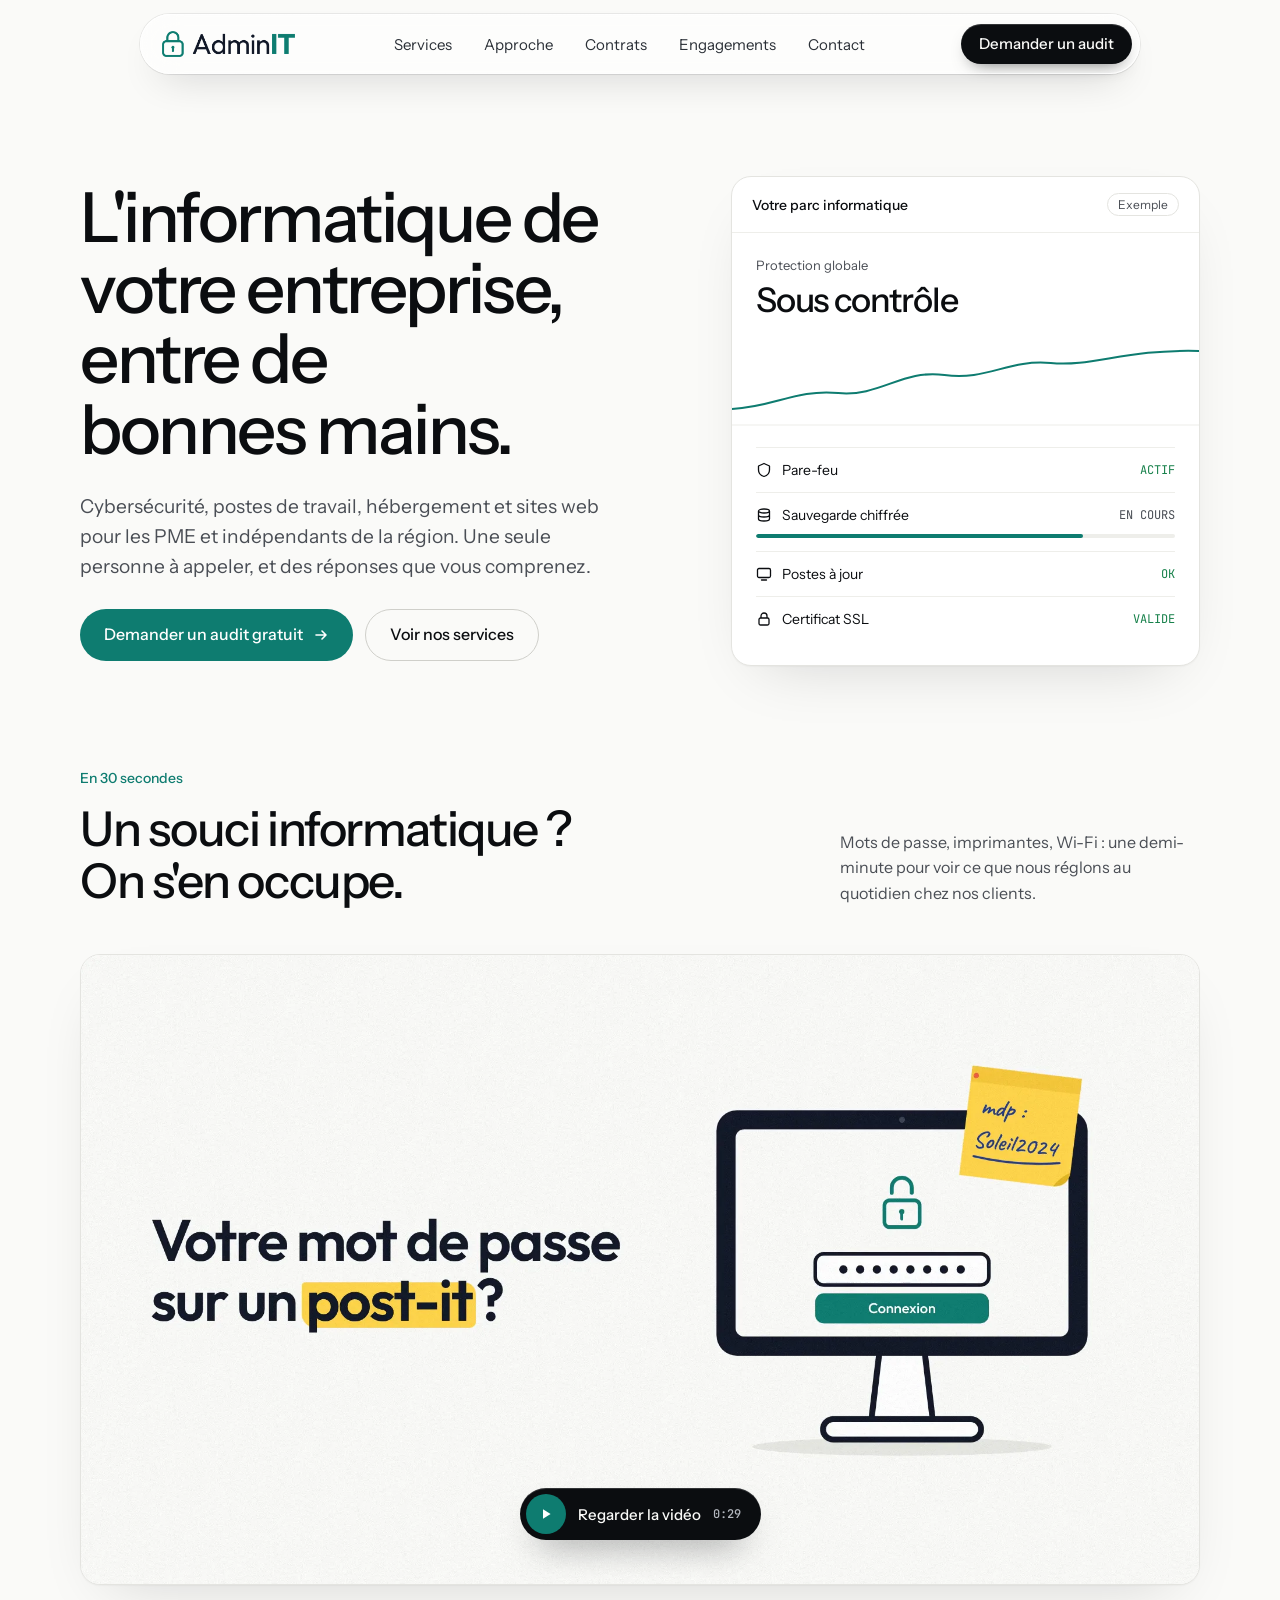
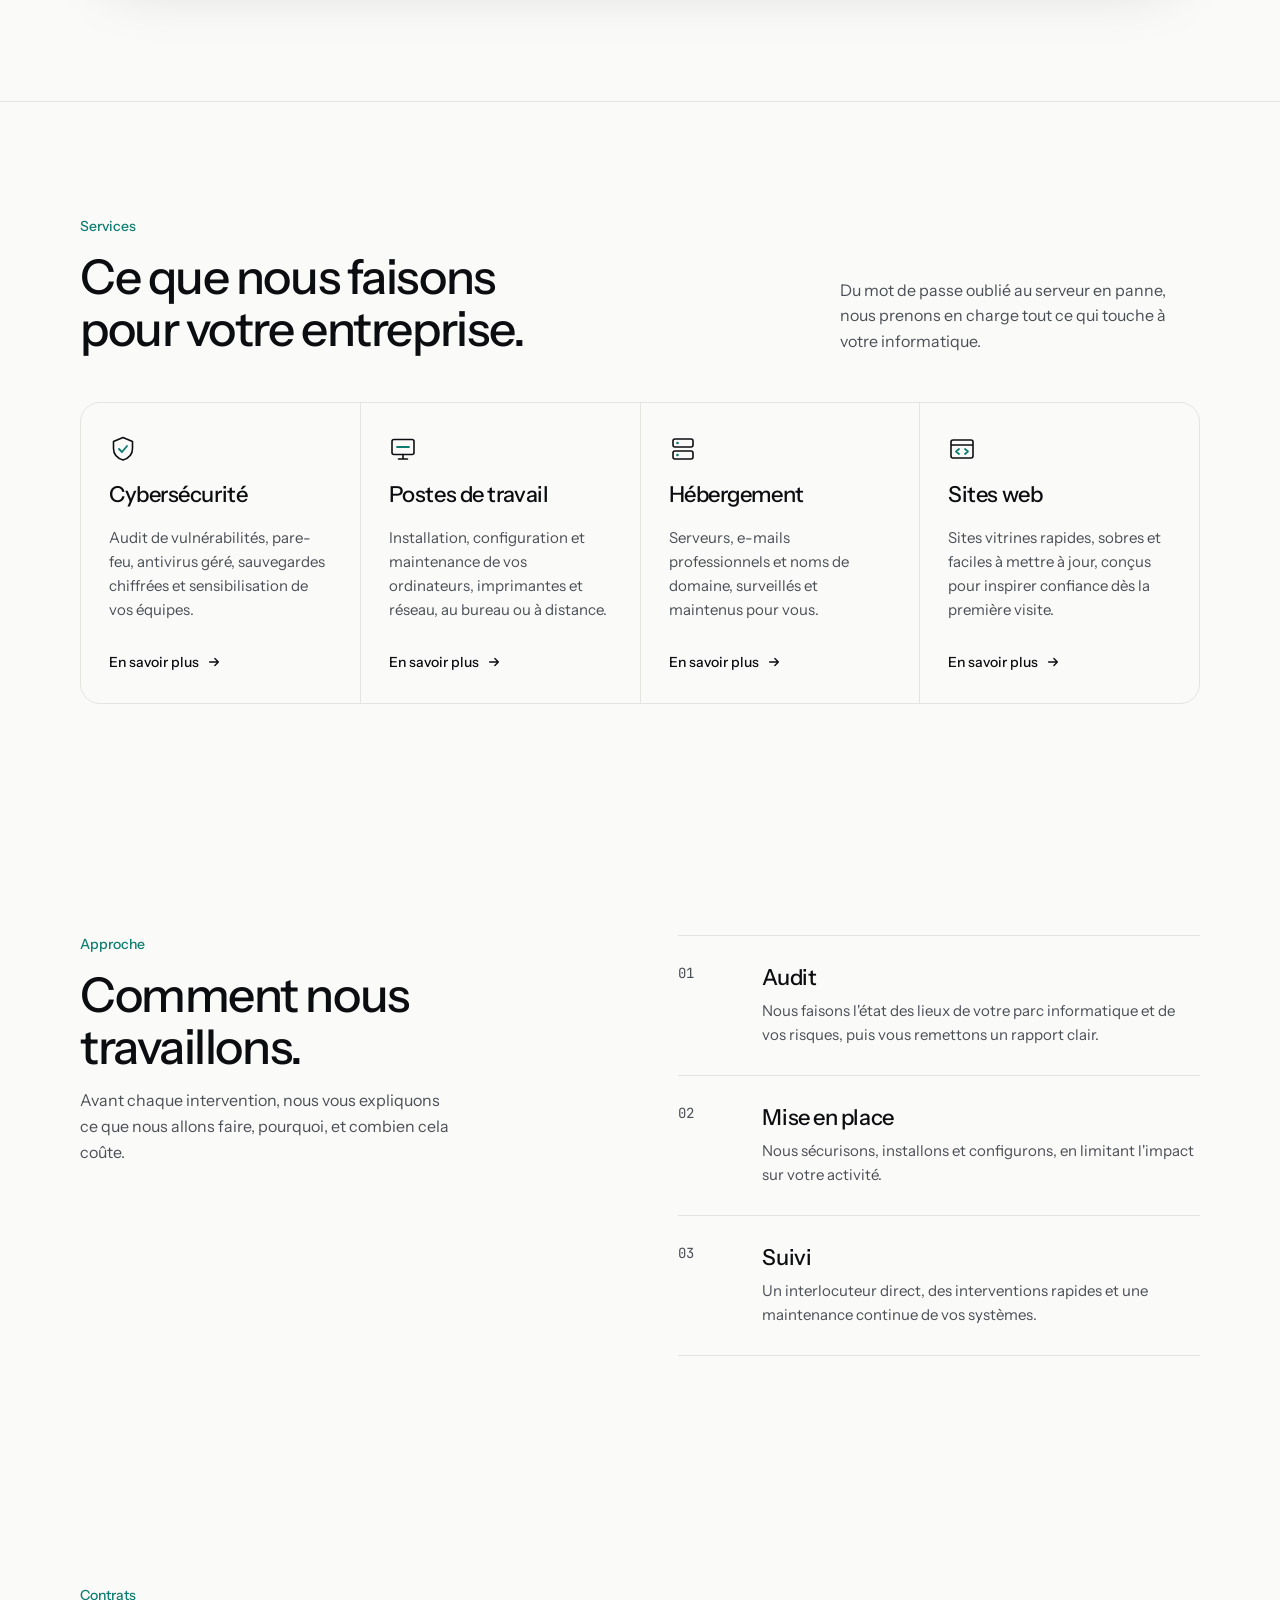
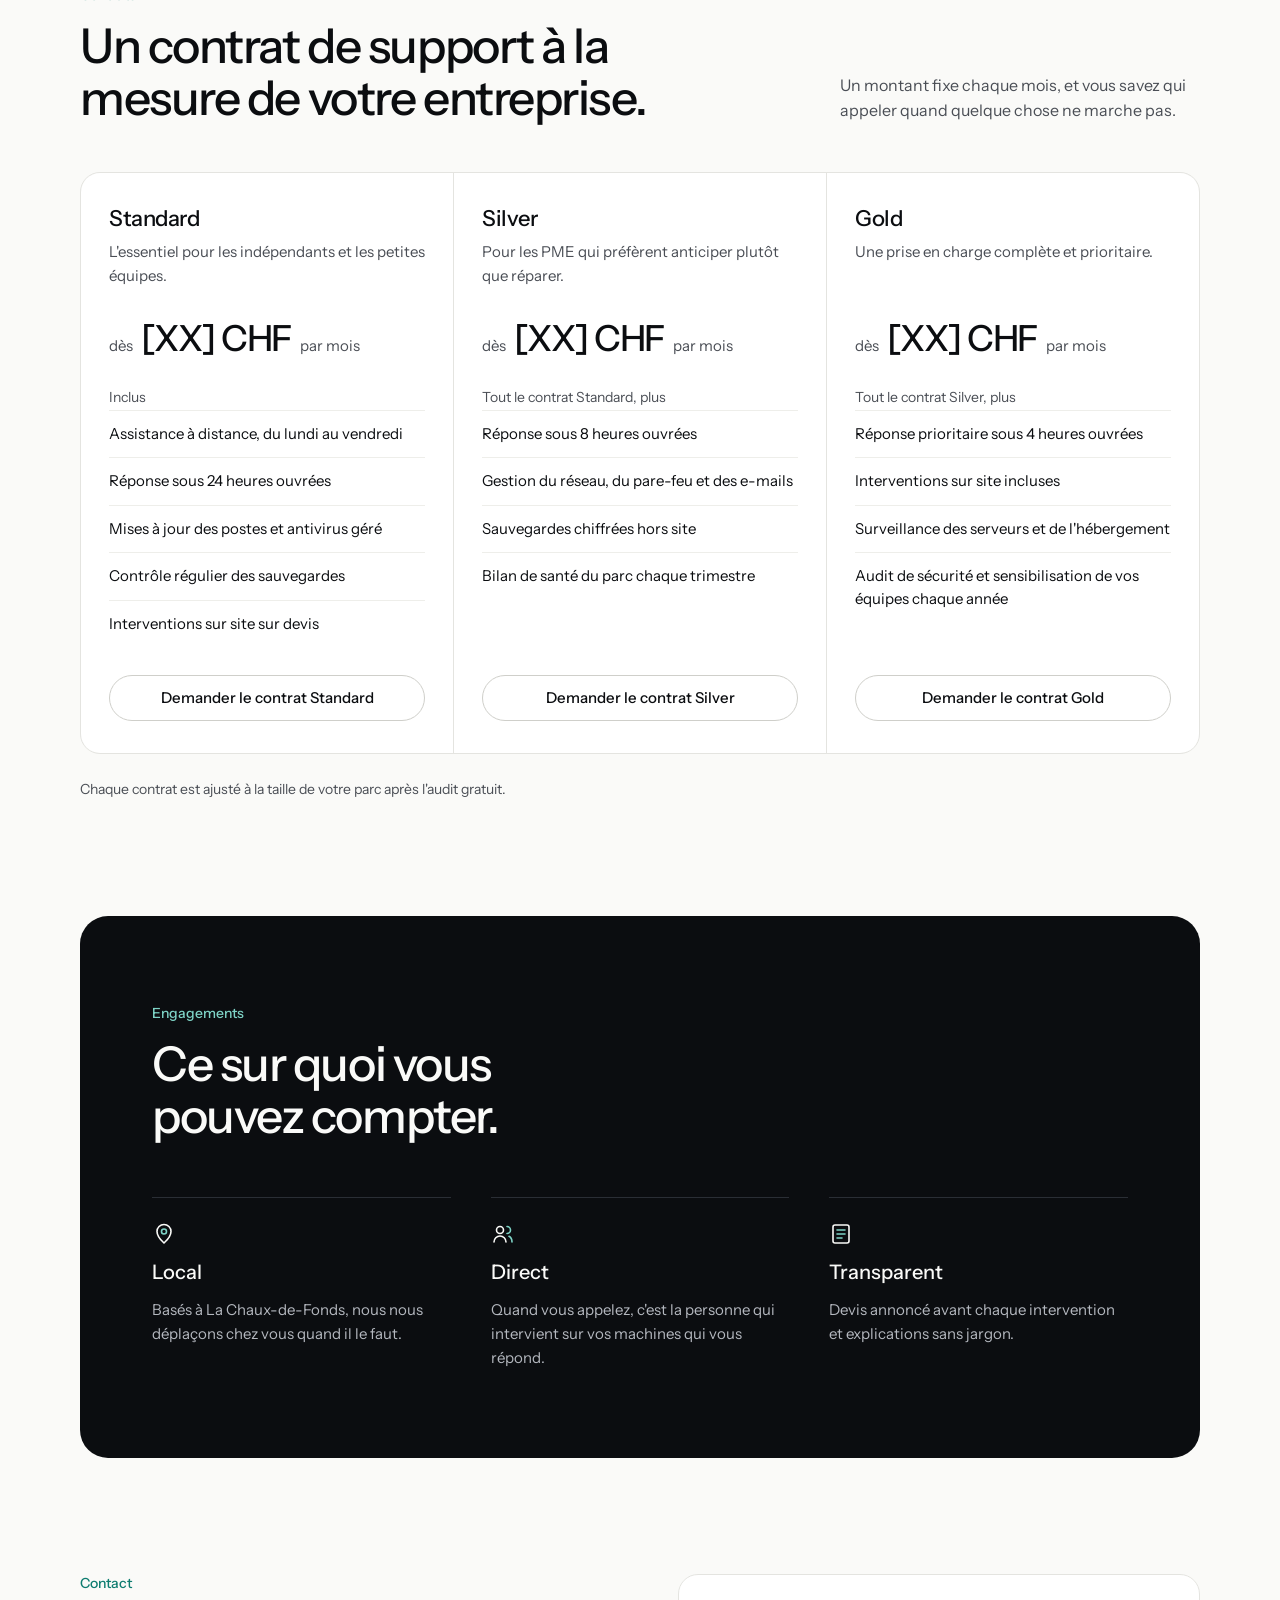
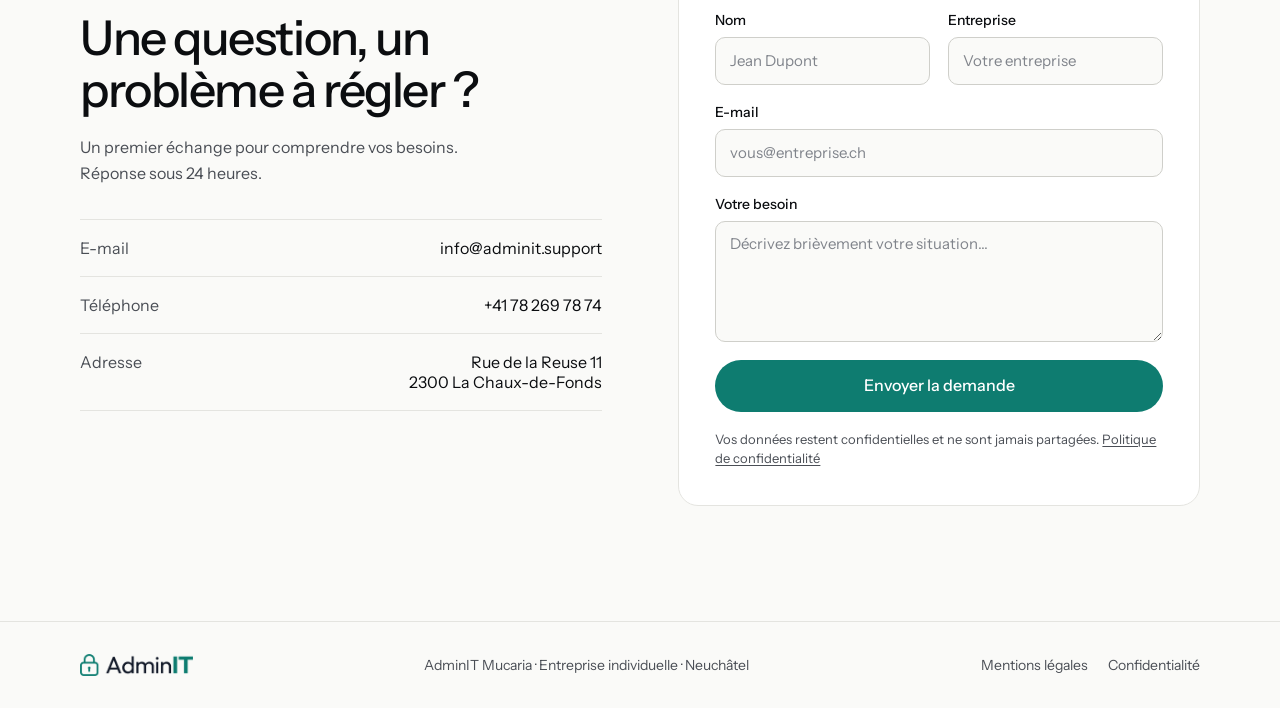
==== commit de26cd29: "Une page par service, reliée depuis les cartes de l'accueil Cybersécurité, postes de travail, héberg" ====
--- a/index.html
+++ b/index.html
@@ -199,40 +199,40 @@
   </div>
 
   <div class="services-grid reveal">
-    <a class="svc" href="#contact">
+    <a class="svc" href="cybersecurite.html">
       <div class="svc-top">
         <svg width="28" height="28" viewBox="0 0 28 28" fill="none" aria-hidden="true"><path d="M14 2.5 4.5 6.5v7c0 5.6 4 9.8 9.5 11.5 5.5-1.7 9.5-5.9 9.5-11.5v-7L14 2.5Z" stroke="currentColor" stroke-width="1.6" stroke-linejoin="round"/><path class="ico-accent" d="m10 14 3 3 5-6" stroke-width="1.8" stroke-linecap="round" stroke-linejoin="round"/></svg>
       </div>
       <h3 class="svc-title">Cybersécurité</h3>
       <p class="svc-text">Audit de vulnérabilités, pare-feu, antivirus géré, sauvegardes chiffrées et sensibilisation de vos équipes.</p>
-      <span class="svc-more">Demander un devis <svg class="arr" width="14" height="14" viewBox="0 0 16 16" fill="none" aria-hidden="true"><path d="M3 8h10M9 4l4 4-4 4" stroke="currentColor" stroke-width="1.6" stroke-linecap="round" stroke-linejoin="round"/></svg></span>
+      <span class="svc-more">En savoir plus <svg class="arr" width="14" height="14" viewBox="0 0 16 16" fill="none" aria-hidden="true"><path d="M3 8h10M9 4l4 4-4 4" stroke="currentColor" stroke-width="1.6" stroke-linecap="round" stroke-linejoin="round"/></svg></span>
     </a>
 
-    <a class="svc" href="#contact">
+    <a class="svc" href="postes-de-travail.html">
       <div class="svc-top">
         <svg width="28" height="28" viewBox="0 0 28 28" fill="none" aria-hidden="true"><rect x="3" y="4.5" width="22" height="15" rx="2" stroke="currentColor" stroke-width="1.6"/><path d="M9.5 24h9M14 19.5V24" stroke="currentColor" stroke-width="1.6" stroke-linecap="round"/><path class="ico-accent" d="M8 12h12" stroke-width="1.8" stroke-linecap="round"/></svg>
       </div>
       <h3 class="svc-title">Postes de travail</h3>
       <p class="svc-text">Installation, configuration et maintenance de vos ordinateurs, imprimantes et réseau, au bureau ou à distance.</p>
-      <span class="svc-more">Demander un devis <svg class="arr" width="14" height="14" viewBox="0 0 16 16" fill="none" aria-hidden="true"><path d="M3 8h10M9 4l4 4-4 4" stroke="currentColor" stroke-width="1.6" stroke-linecap="round" stroke-linejoin="round"/></svg></span>
+      <span class="svc-more">En savoir plus <svg class="arr" width="14" height="14" viewBox="0 0 16 16" fill="none" aria-hidden="true"><path d="M3 8h10M9 4l4 4-4 4" stroke="currentColor" stroke-width="1.6" stroke-linecap="round" stroke-linejoin="round"/></svg></span>
     </a>
 
-    <a class="svc" href="#contact">
+    <a class="svc" href="hebergement.html">
       <div class="svc-top">
         <svg width="28" height="28" viewBox="0 0 28 28" fill="none" aria-hidden="true"><rect x="4" y="4" width="20" height="8" rx="2" stroke="currentColor" stroke-width="1.6"/><rect x="4" y="16" width="20" height="8" rx="2" stroke="currentColor" stroke-width="1.6"/><circle class="ico-accent-fill" cx="8.5" cy="8" r="1.3"/><circle class="ico-accent-fill" cx="8.5" cy="20" r="1.3"/></svg>
       </div>
       <h3 class="svc-title">Hébergement</h3>
       <p class="svc-text">Serveurs, e-mails professionnels et noms de domaine, surveillés et maintenus pour vous.</p>
-      <span class="svc-more">Demander un devis <svg class="arr" width="14" height="14" viewBox="0 0 16 16" fill="none" aria-hidden="true"><path d="M3 8h10M9 4l4 4-4 4" stroke="currentColor" stroke-width="1.6" stroke-linecap="round" stroke-linejoin="round"/></svg></span>
+      <span class="svc-more">En savoir plus <svg class="arr" width="14" height="14" viewBox="0 0 16 16" fill="none" aria-hidden="true"><path d="M3 8h10M9 4l4 4-4 4" stroke="currentColor" stroke-width="1.6" stroke-linecap="round" stroke-linejoin="round"/></svg></span>
     </a>
 
-    <a class="svc" href="#contact">
+    <a class="svc" href="sites-web.html">
       <div class="svc-top">
         <svg width="28" height="28" viewBox="0 0 28 28" fill="none" aria-hidden="true"><rect x="3" y="5" width="22" height="18" rx="2" stroke="currentColor" stroke-width="1.6"/><path d="M3 10h22" stroke="currentColor" stroke-width="1.6"/><path class="ico-accent" d="m11 14-3 2.5 3 2.5M17 14l3 2.5-3 2.5" stroke-width="1.8" stroke-linecap="round" stroke-linejoin="round"/></svg>
       </div>
       <h3 class="svc-title">Sites web</h3>
       <p class="svc-text">Sites vitrines rapides, sobres et faciles à mettre à jour, conçus pour inspirer confiance dès la première visite.</p>
-      <span class="svc-more">Demander un devis <svg class="arr" width="14" height="14" viewBox="0 0 16 16" fill="none" aria-hidden="true"><path d="M3 8h10M9 4l4 4-4 4" stroke="currentColor" stroke-width="1.6" stroke-linecap="round" stroke-linejoin="round"/></svg></span>
+      <span class="svc-more">En savoir plus <svg class="arr" width="14" height="14" viewBox="0 0 16 16" fill="none" aria-hidden="true"><path d="M3 8h10M9 4l4 4-4 4" stroke="currentColor" stroke-width="1.6" stroke-linecap="round" stroke-linejoin="round"/></svg></span>
     </a>
   </div>
 </section>
--- a/styles.css
+++ b/styles.css
@@ -185,6 +185,9 @@
 .btn-outline { border: 1px solid var(--line-strong); color: var(--ink); }
 .btn-outline:hover { border-color: var(--ink); color: var(--ink); }
 
+.btn-outline-light { border: 1px solid var(--dark-line); color: var(--bg); }
+.btn-outline-light:hover { border-color: var(--bg); color: var(--bg); }
+
 .btn-lg { padding: 15px 24px; font-size: 16px; }
 
 .btn .arr { transition: transform .3s var(--ease-out); }
@@ -1157,6 +1160,146 @@
 .footer-links a[aria-current="page"] { color: var(--ink); }
 
 /* --------------------------------------------------------------------------
+   Pages de service
+   -------------------------------------------------------------------------- */
+
+.service-hero {
+  display: flex;
+  flex-direction: column;
+  align-items: flex-start;
+  gap: 24px;
+  padding-block: calc(var(--header-space) + clamp(40px, 6vw, 72px)) clamp(64px, 8vw, 104px);
+}
+
+.back-link {
+  display: inline-flex;
+  align-items: center;
+  gap: 8px;
+  font-size: 14px;
+  color: var(--muted);
+}
+.back-link:hover { color: var(--accent); }
+
+.service-icon {
+  display: grid;
+  place-items: center;
+  width: 60px;
+  height: 60px;
+  margin-top: 8px;
+  border: 1px solid var(--line);
+  border-radius: 18px;
+  background: var(--surface);
+  box-shadow: var(--shadow-card);
+}
+
+.service-hero .hero-lead { max-width: 640px; }
+.service-hero .hero-actions { margin-top: 4px; }
+
+/* Situations fréquentes : grille de cases séparées par un filet */
+.problems {
+  list-style: none;
+  margin: 0;
+  padding: 0;
+  display: grid;
+  grid-template-columns: 1fr;
+  gap: 1px;
+  background: var(--line);
+  border: 1px solid var(--line);
+  border-radius: var(--radius-lg);
+  overflow: hidden;
+}
+
+@media (min-width: 700px) { .problems { grid-template-columns: repeat(2, 1fr); } }
+
+.problem {
+  display: flex;
+  flex-direction: column;
+  gap: 10px;
+  padding: 32px 28px;
+  background: var(--surface);
+}
+
+.problem h3 {
+  margin: 0;
+  font-size: 20px;
+  font-weight: 500;
+  letter-spacing: -0.02em;
+}
+
+.problem p {
+  margin: 0;
+  font-size: 15px;
+  line-height: 1.6;
+  color: var(--muted);
+}
+
+/* Prestations : liste à filets, comme les étapes de l'approche */
+.offers {
+  list-style: none;
+  margin: 0;
+  padding: 0;
+}
+
+.offer {
+  display: flex;
+  flex-direction: column;
+  gap: 8px;
+  padding: 24px 0;
+  border-top: 1px solid var(--line);
+}
+.offer:last-child { border-bottom: 1px solid var(--line); }
+
+.text-link {
+  display: inline-flex;
+  align-items: center;
+  gap: 8px;
+  font-size: 15px;
+  font-weight: 500;
+}
+.text-link:hover .arr { transform: translateX(3px); }
+
+/* Encadré d'appel à l'action */
+.service-cta-wrap { padding-bottom: var(--section-y); }
+
+.service-cta {
+  display: flex;
+  flex-wrap: wrap;
+  justify-content: space-between;
+  align-items: flex-end;
+  gap: 32px 48px;
+  padding: clamp(36px, 6vw, 72px) clamp(24px, 6vw, 72px);
+  border-radius: var(--radius-xl);
+  background: var(--ink);
+  color: var(--bg);
+}
+
+.service-cta-text {
+  display: flex;
+  flex-direction: column;
+  gap: 16px;
+  max-width: 620px;
+}
+
+.service-cta-text p {
+  margin: 0;
+  font-size: 16px;
+  line-height: 1.6;
+  color: var(--dark-muted);
+}
+
+.service-cta-actions { display: flex; flex-wrap: wrap; gap: 12px; }
+
+@media (max-width: 480px) {
+  .service-cta-actions .btn { flex: 1 1 100%; }
+}
+
+/* Autres services : trois cartes, une seule colonne avant 900 px */
+.services-grid.services-grid--others { grid-template-columns: 1fr; }
+@media (min-width: 900px) {
+  .services-grid.services-grid--others { grid-template-columns: repeat(3, 1fr); }
+}
+
+/* --------------------------------------------------------------------------
    Pages légales
    -------------------------------------------------------------------------- */
 
@@ -1314,7 +1457,8 @@
 
   .btn:hover,
   .btn:hover .arr,
-  .svc:hover .arr { transform: none; }
+  .svc:hover .arr,
+  .text-link:hover .arr { transform: none; }
 
   .video-play:hover,
   .video-frame.is-started .video-play,
